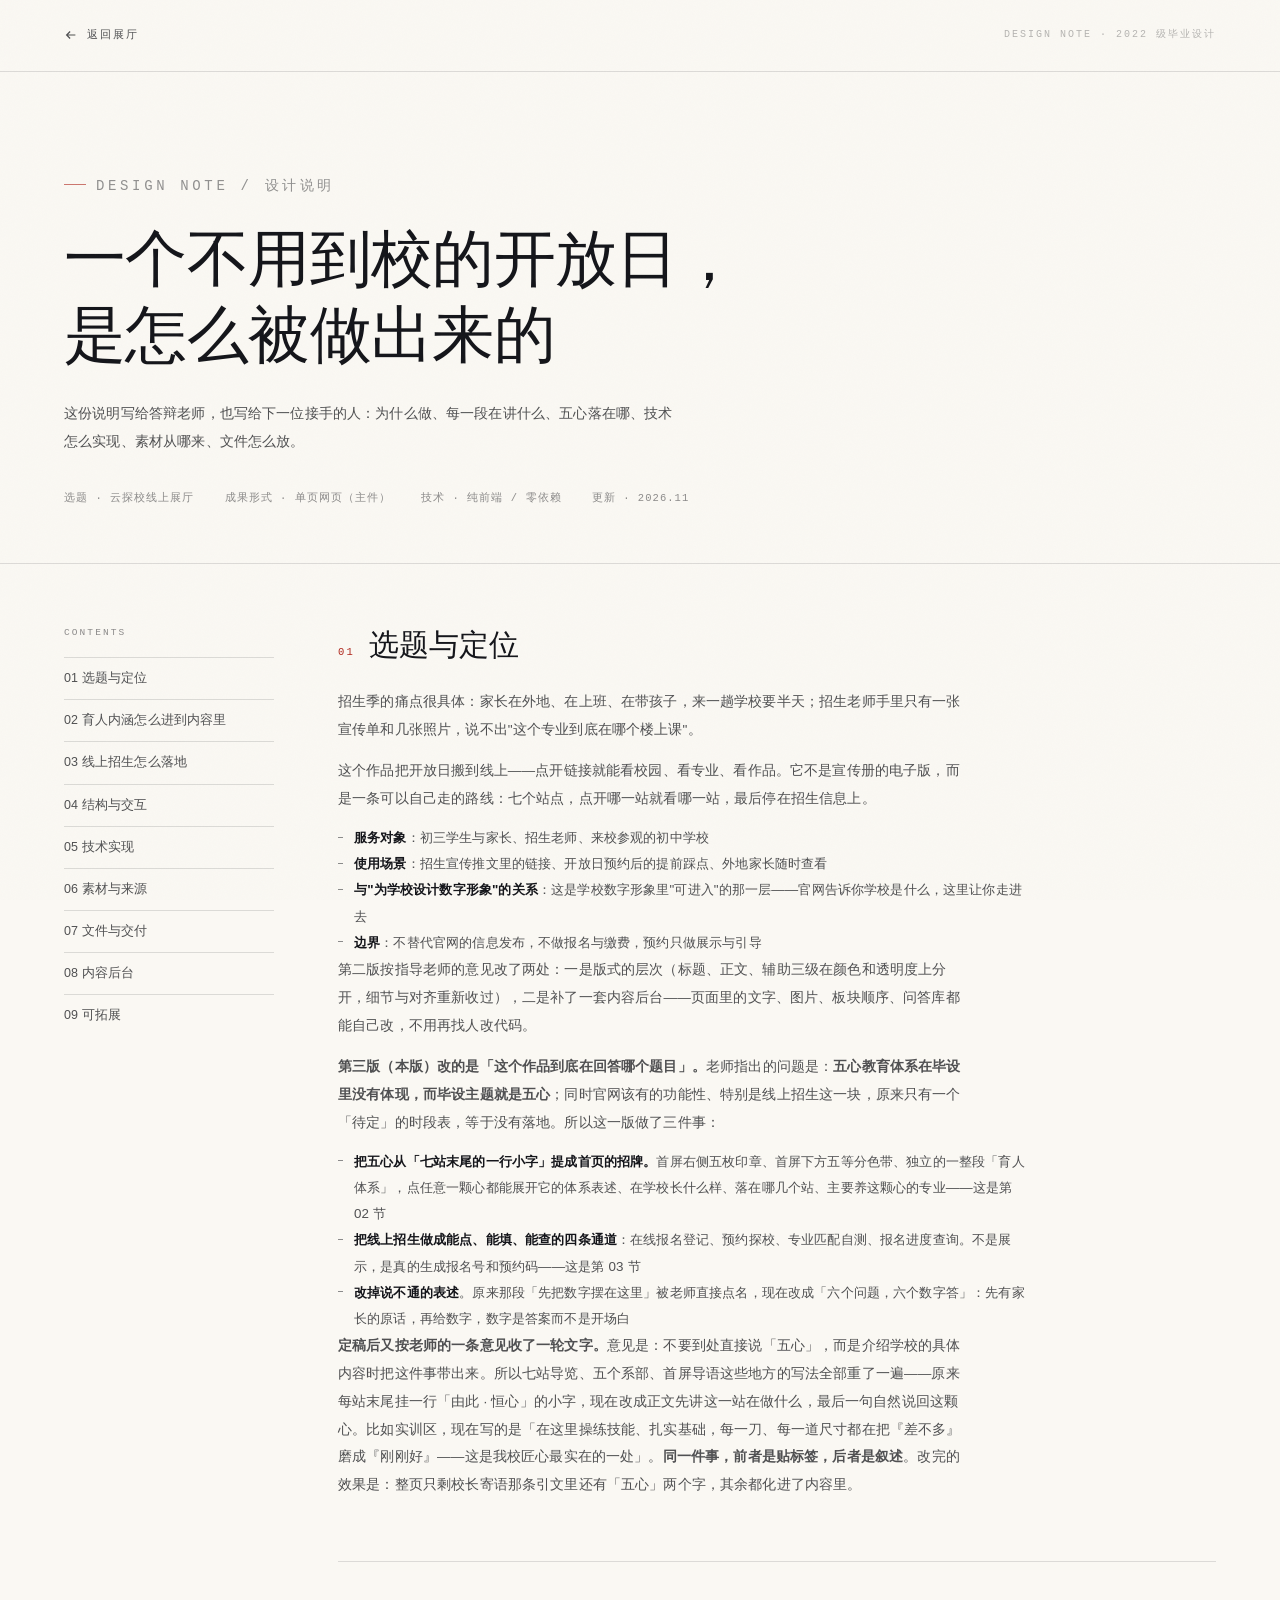
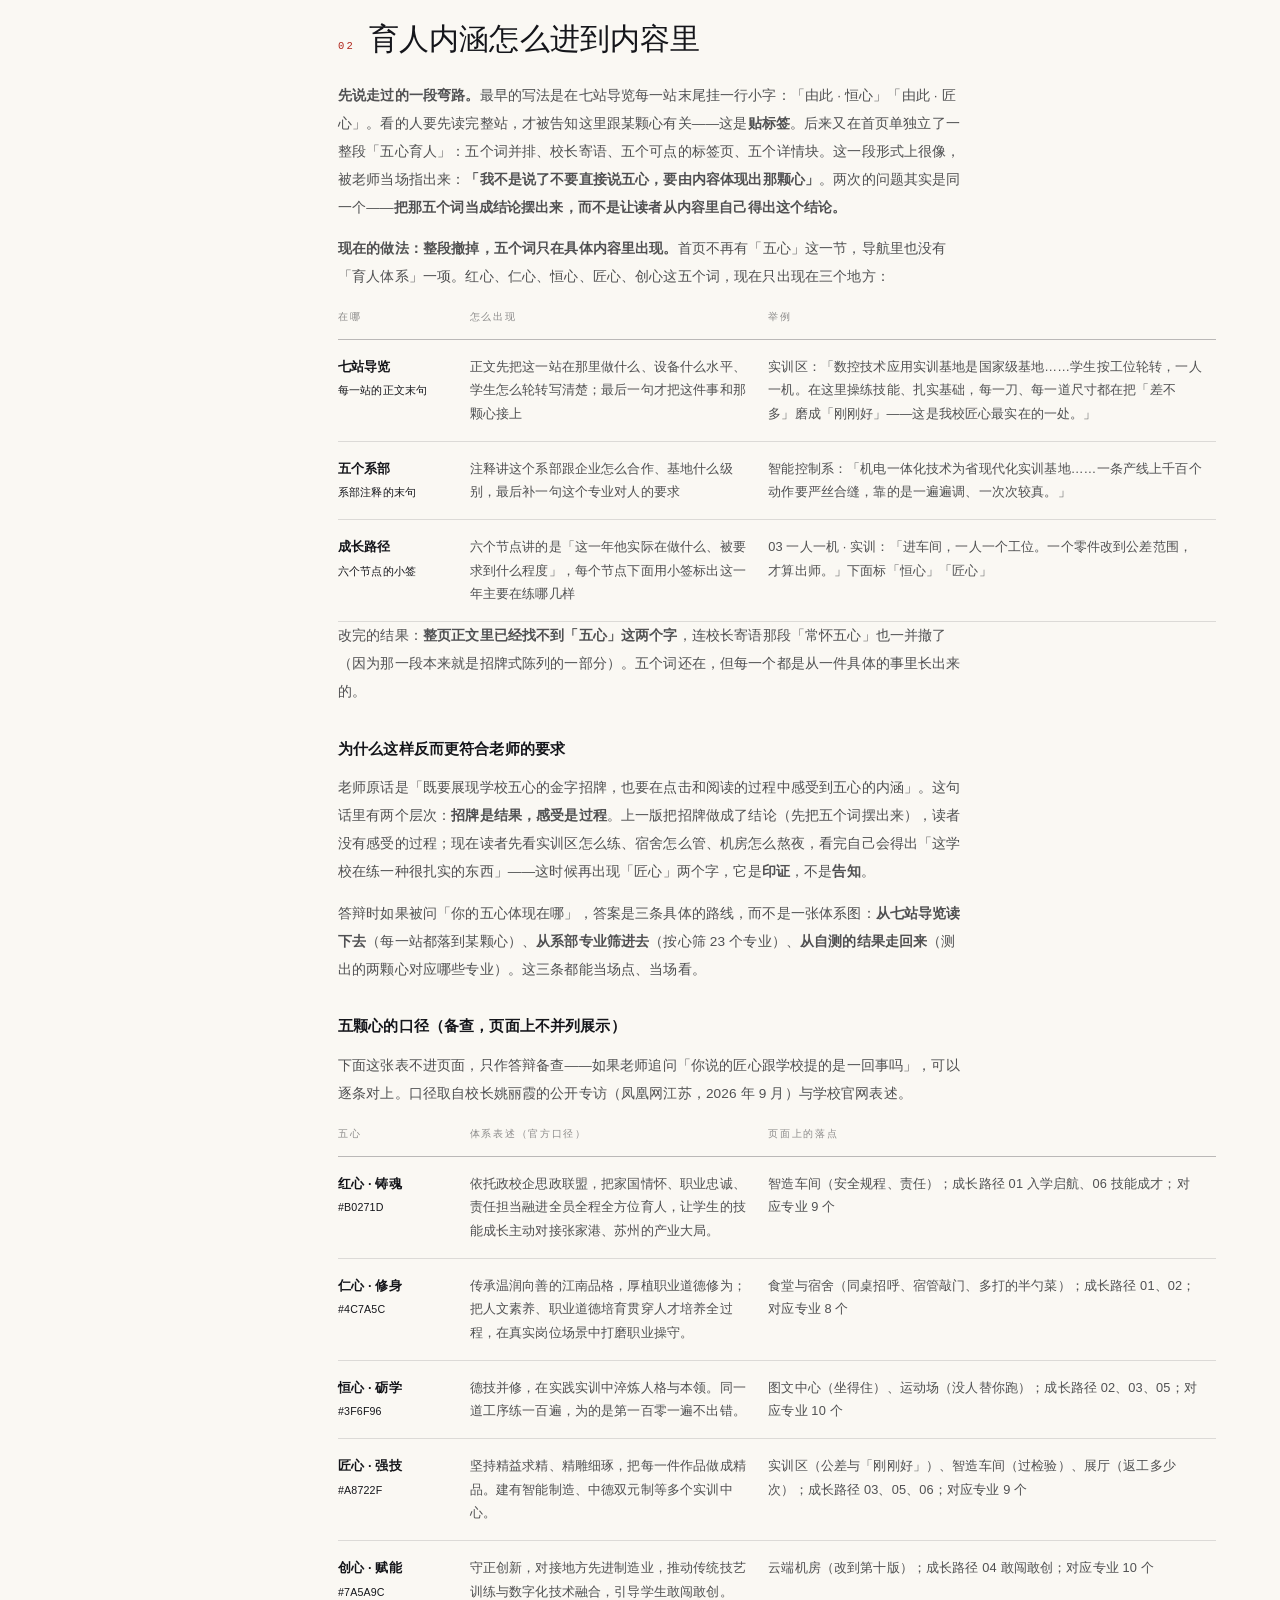
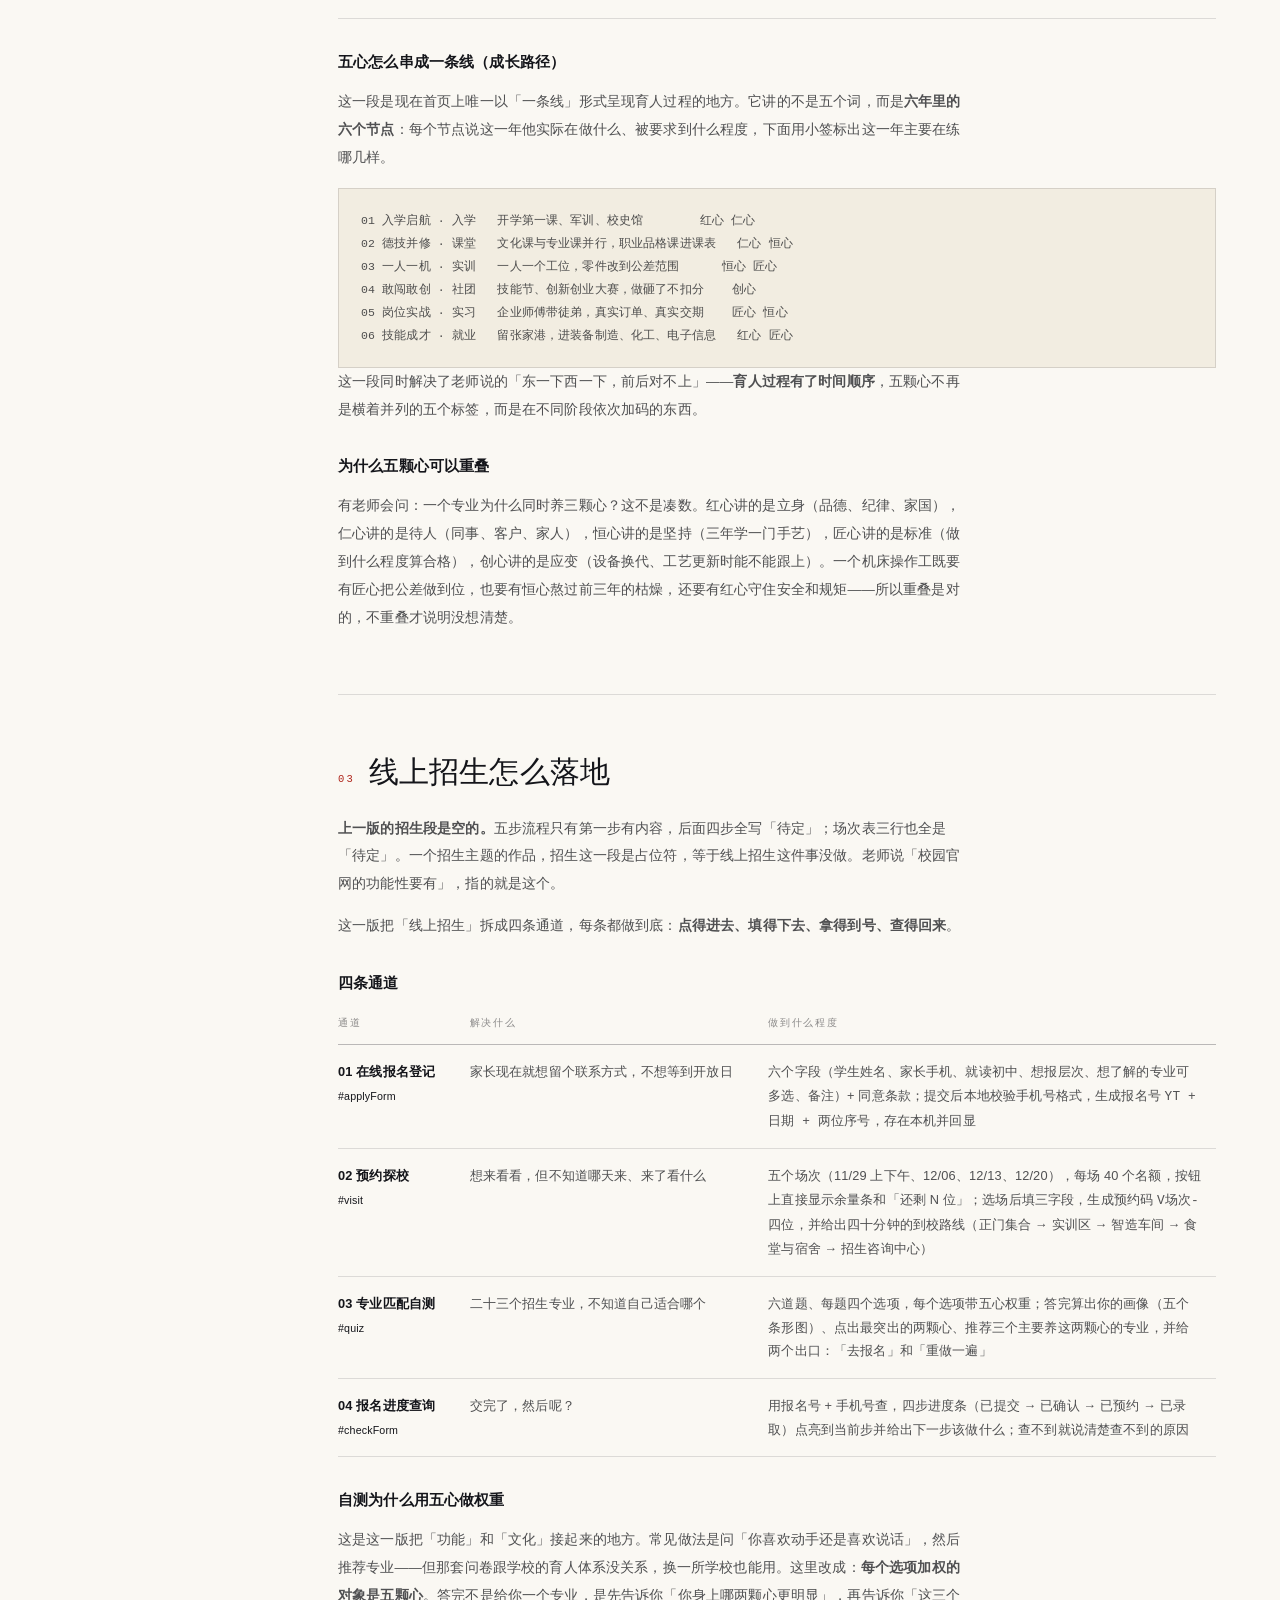
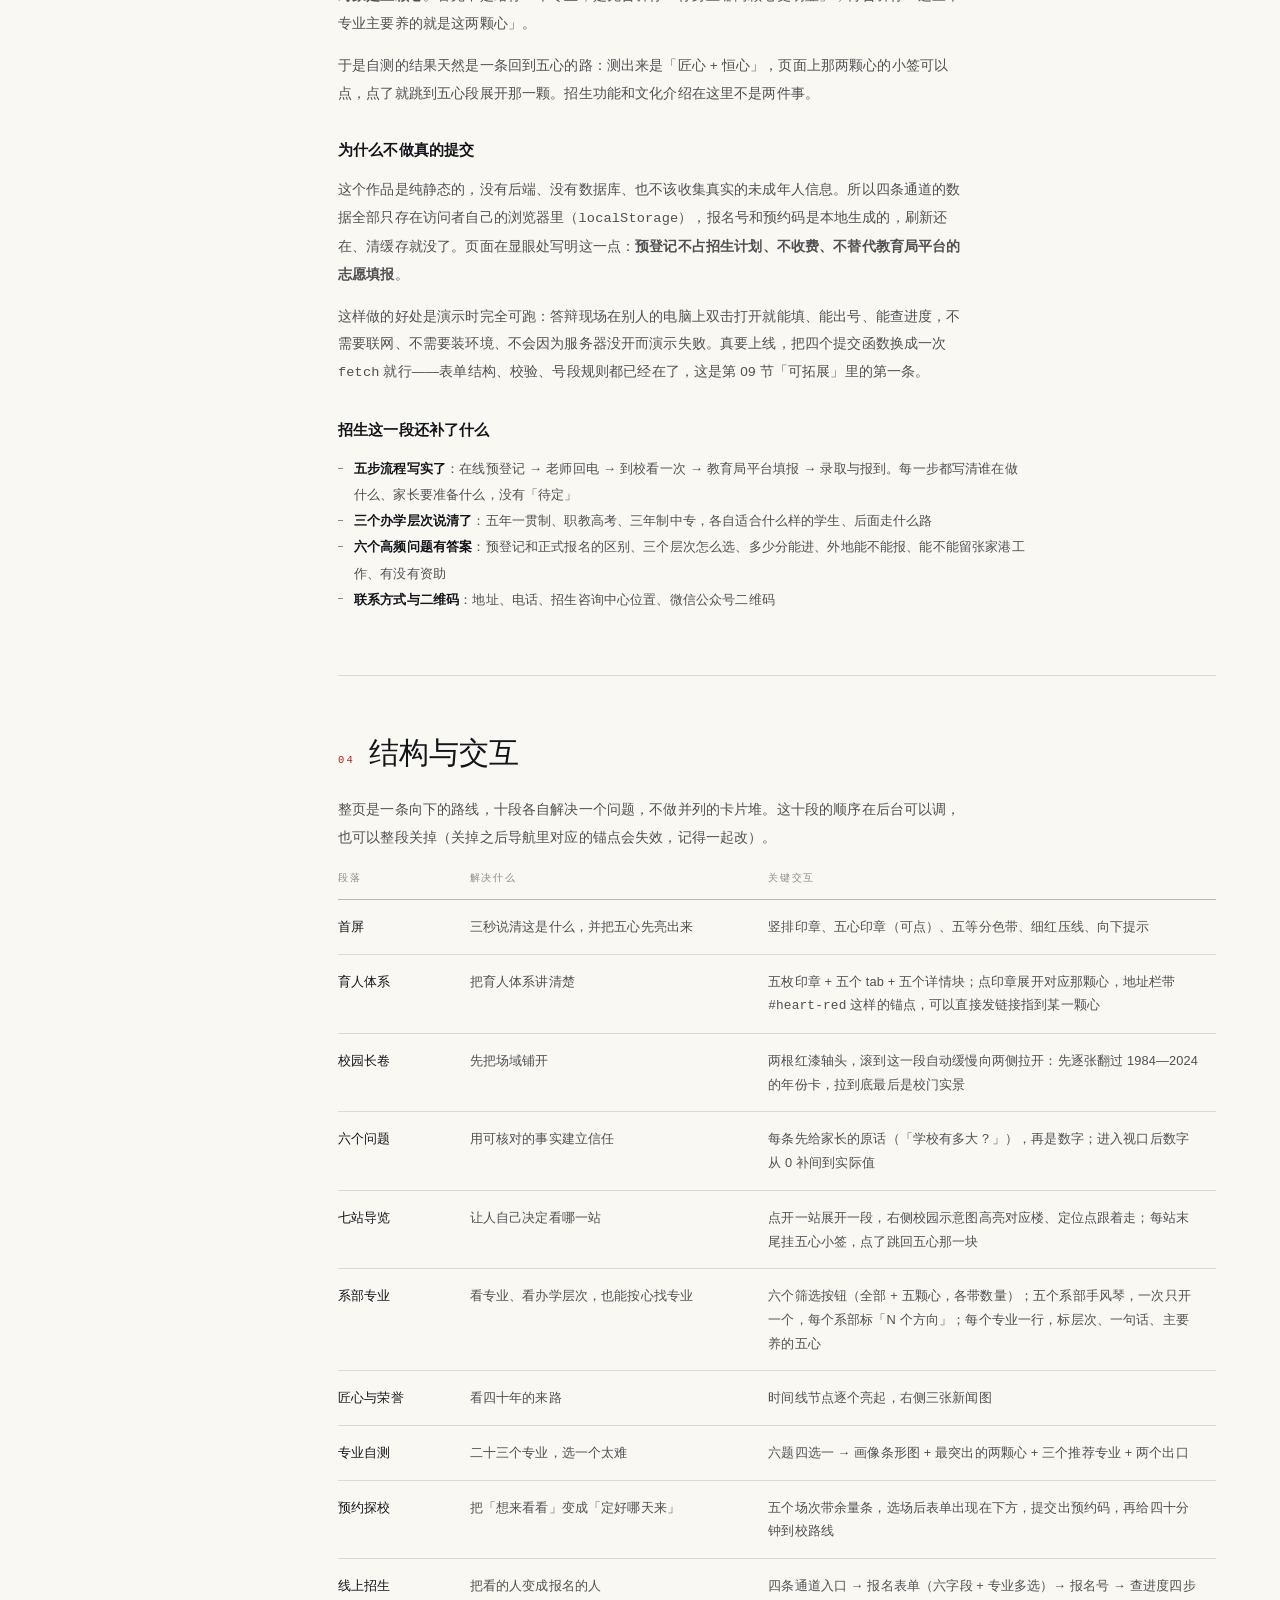
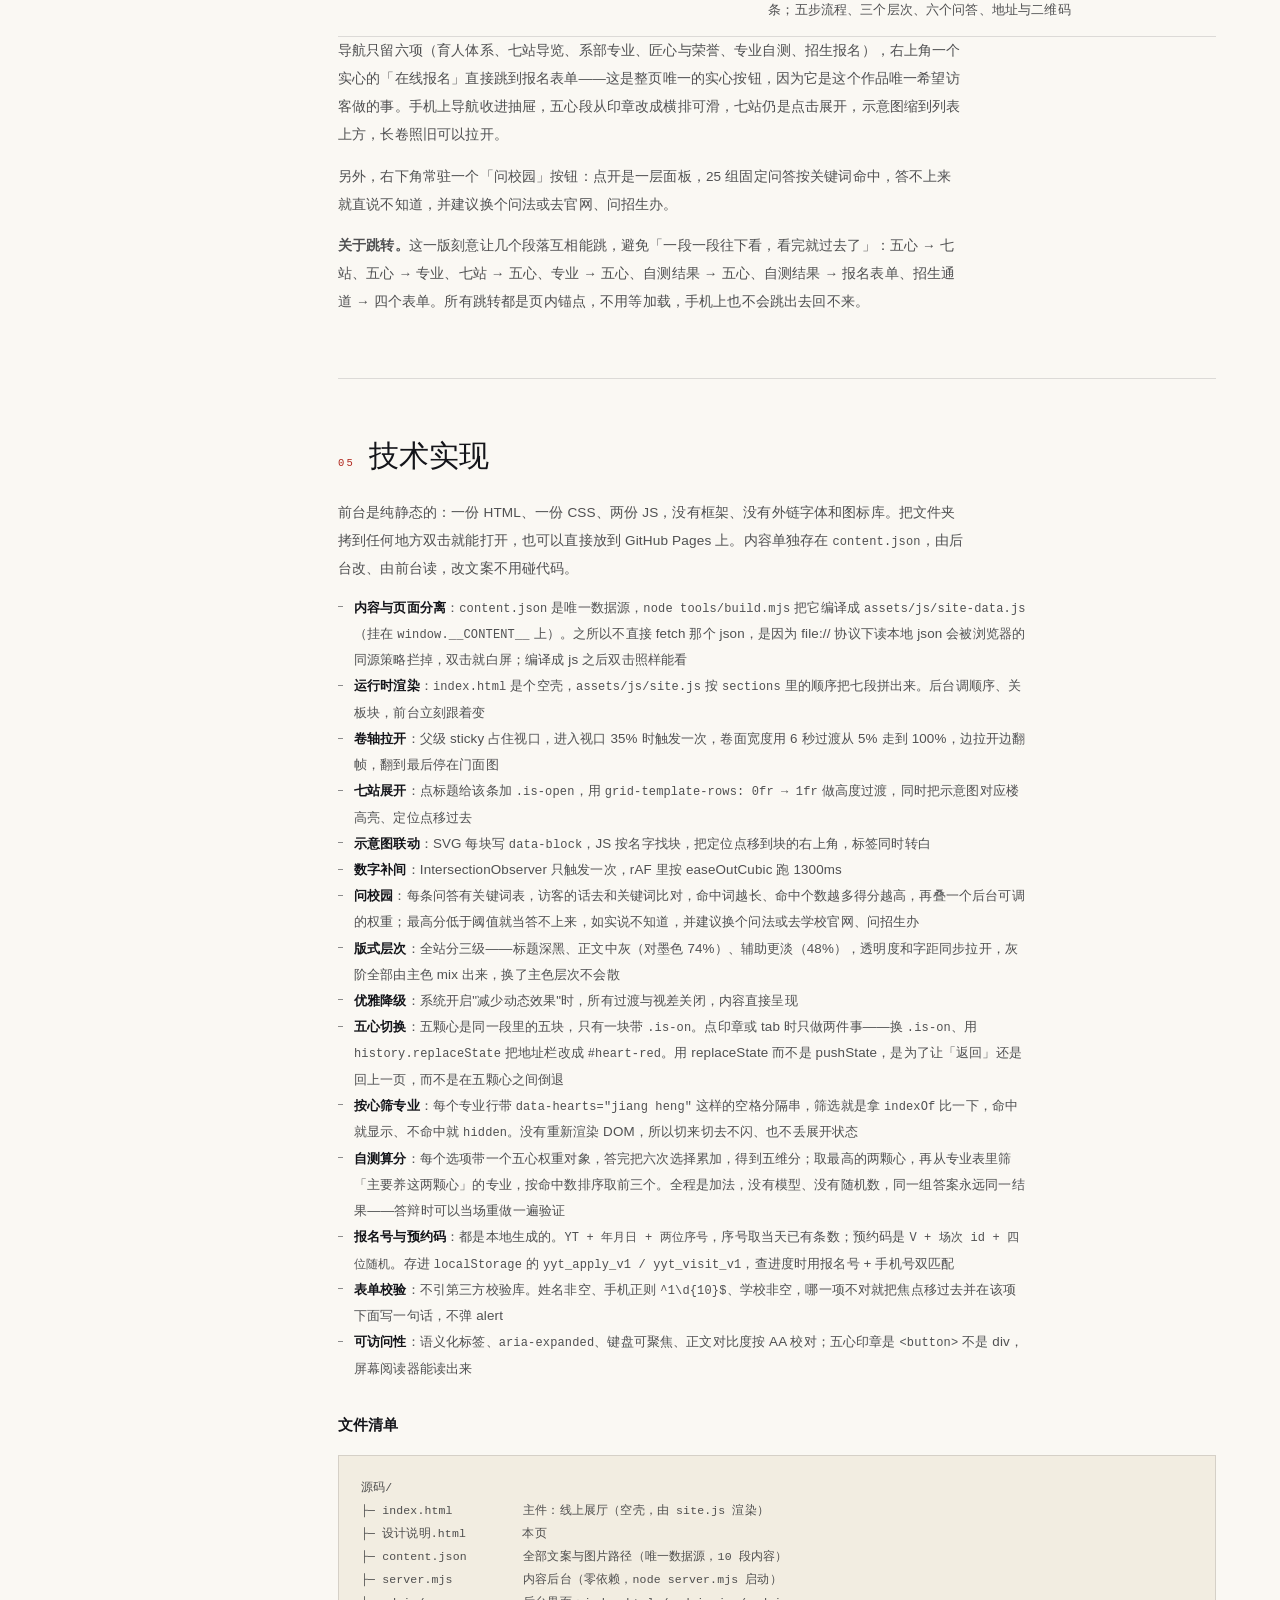
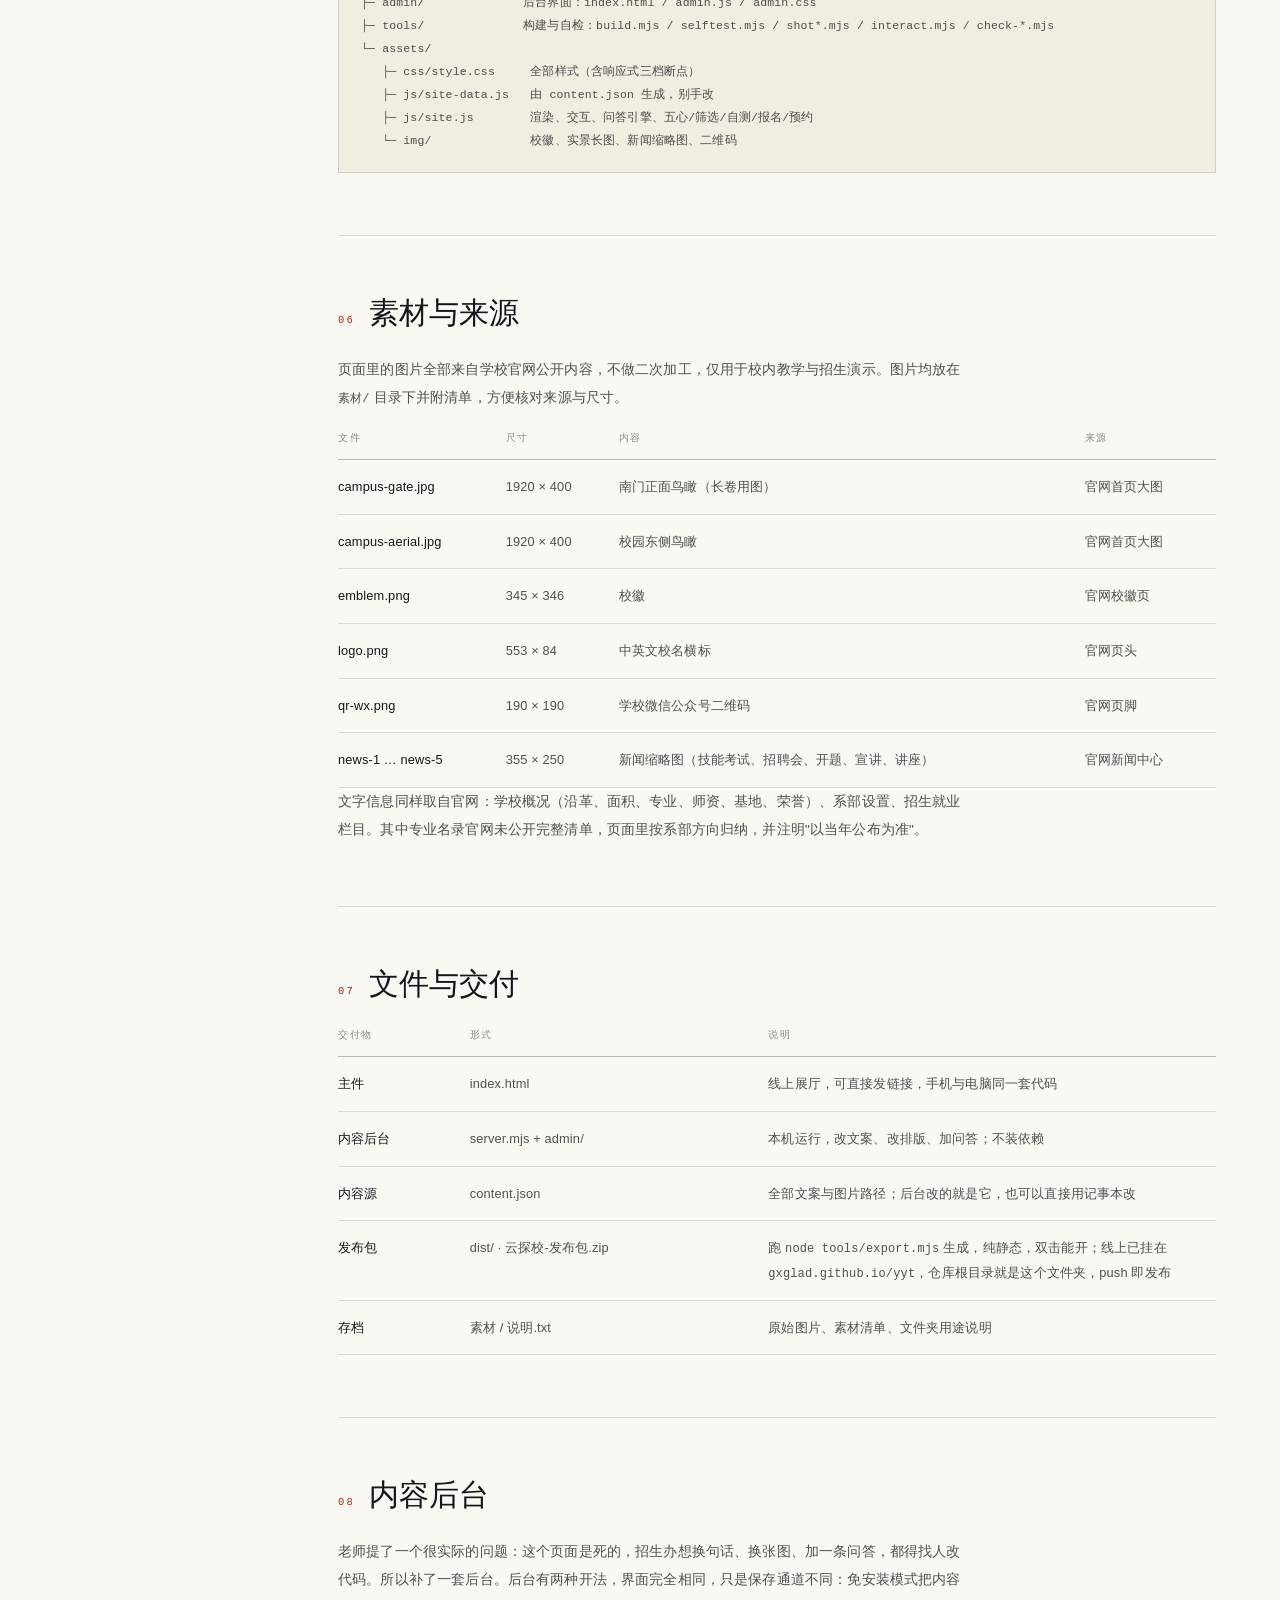
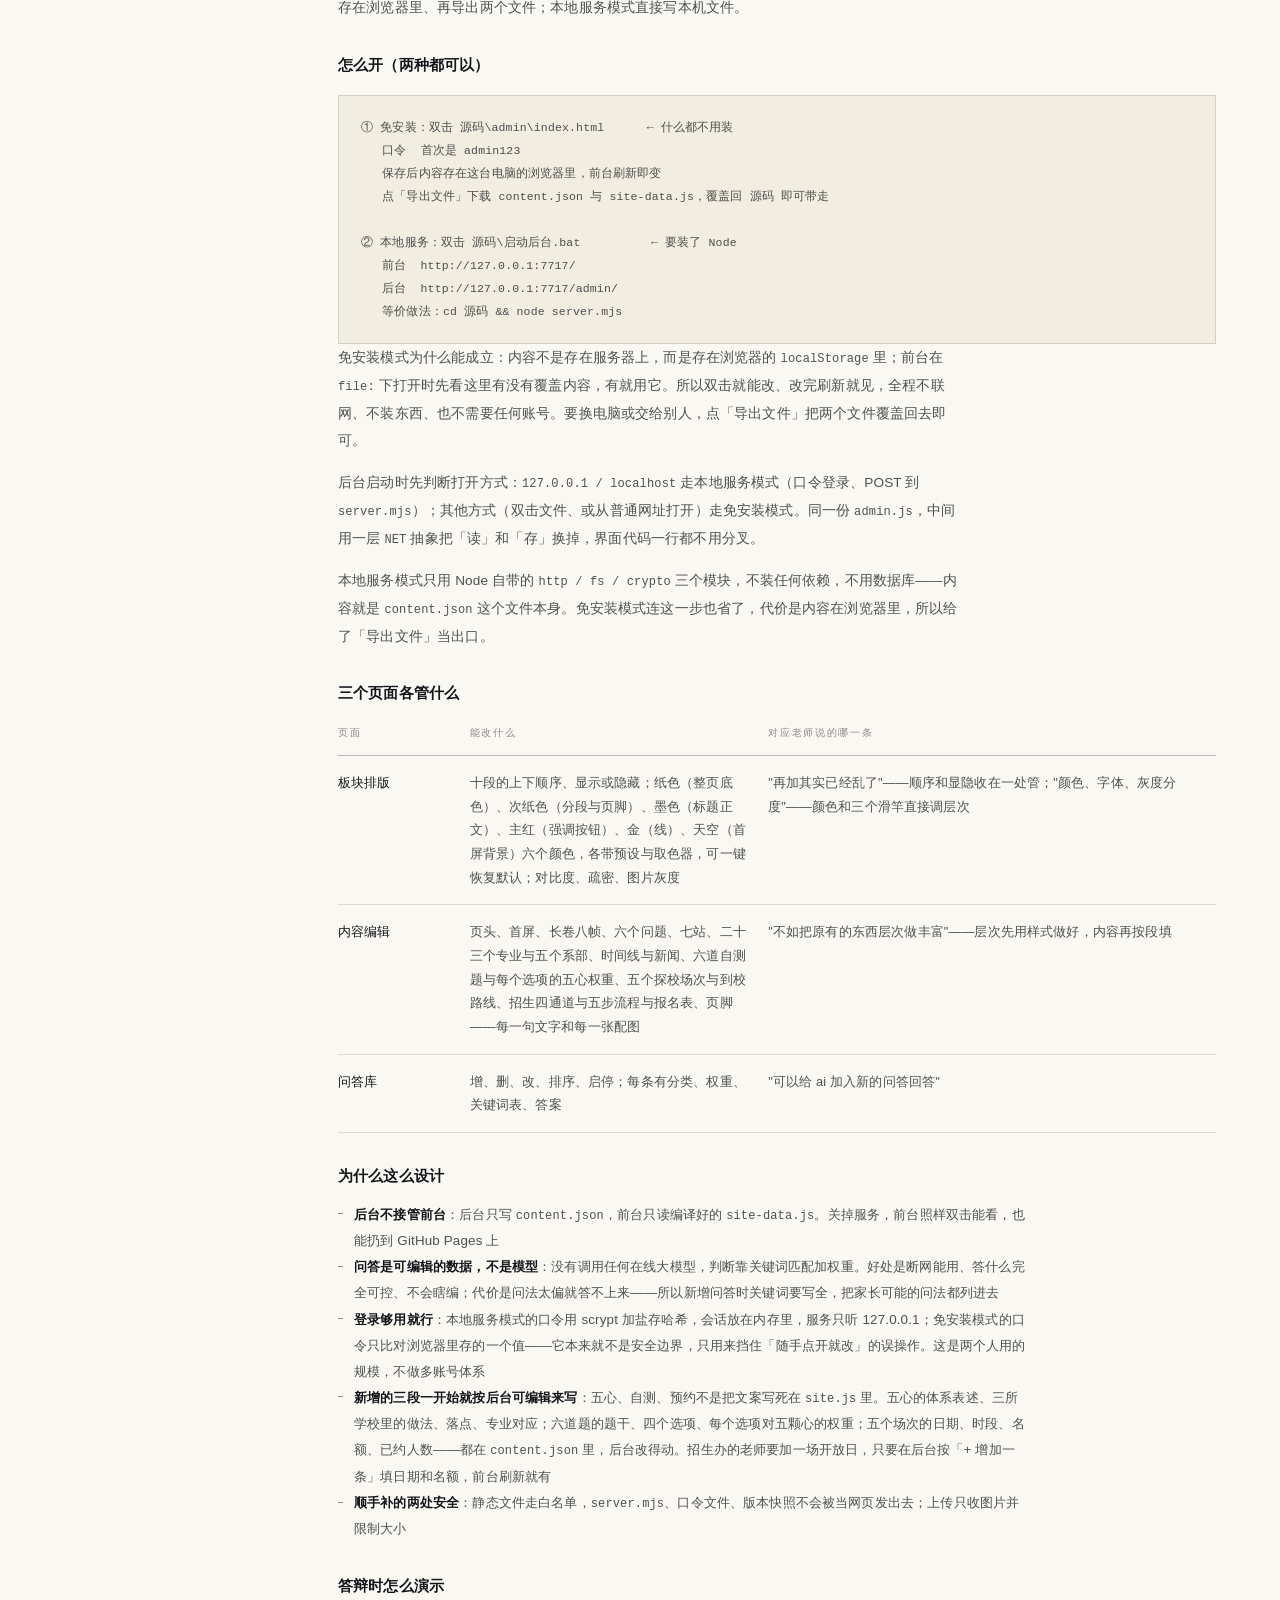
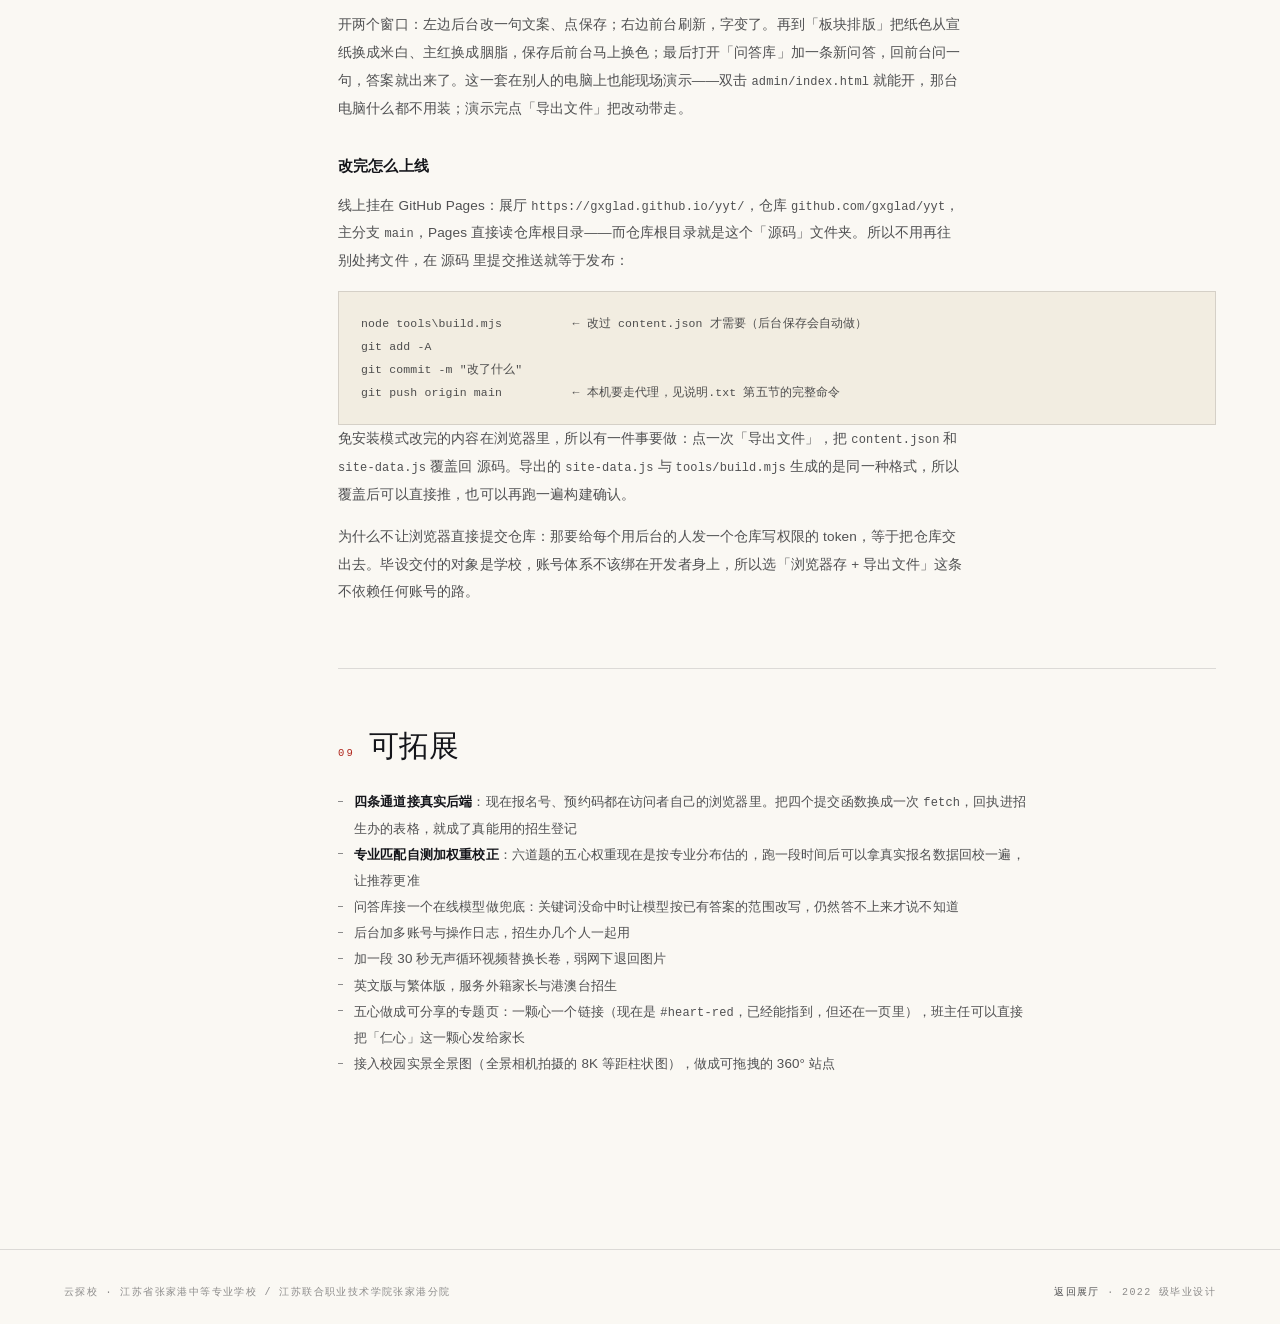
==== 设计说明.html @ 298431a3 "撤掉首页「五心」整段陈列：不再把五个词当结论摆出来，改为在七站导览、五个系部、成长路径的正文里由具体内容带出；成长路径独立成段；后台相应改为「成长路径」+「心性标注」两张卡片" ====
<!DOCTYPE html>
<html lang="zh-CN">
<head>
<meta charset="UTF-8">
<meta name="viewport" content="width=device-width, initial-scale=1, viewport-fit=cover">
<title>设计说明 · 云探校</title>
<meta name="description" content="云探校线上展厅的设计说明：选题定位、育人内涵怎么落进内容、交互与技术实现、素材来源与文件结构。">
<meta name="theme-color" content="#FAF8F3">
<link rel="icon" href="assets/img/emblem.png">
<link rel="stylesheet" href="assets/css/style.css">
</head>
<body class="doc">

<div class="doc__bar">
  <a class="doc__back" href="index.html">
    <svg viewBox="0 0 16 16" fill="none" stroke="currentColor" stroke-width="1.4"><path d="M13 8H3M7 4L3 8l4 4"/></svg>
    返回展厅
  </a>
  <span class="doc__tag">DESIGN NOTE · 2022 级毕业设计</span>
</div>

<header class="doc__hd">
  <p class="kicker">Design Note / 设计说明</p>
  <h1>一个不用到校的开放日，<br>是怎么被做出来的</h1>
  <p>这份说明写给答辩老师，也写给下一位接手的人：为什么做、每一段在讲什么、五心落在哪、技术怎么实现、素材从哪来、文件怎么放。</p>
  <div class="doc__meta">
    <span>选题 · 云探校线上展厅</span>
    <span>成果形式 · 单页网页（主件）</span>
    <span>技术 · 纯前端 / 零依赖</span>
    <span>更新 · 2026.11</span>
  </div>
</header>

<div class="doc__wrap">
  <aside class="doc__toc">
    <p>CONTENTS</p>
    <a href="#s1">01 选题与定位</a>
    <a href="#s2">02 育人内涵怎么进到内容里</a>
    <a href="#s3">03 线上招生怎么落地</a>
    <a href="#s4">04 结构与交互</a>
    <a href="#s5">05 技术实现</a>
    <a href="#s6">06 素材与来源</a>
    <a href="#s7">07 文件与交付</a>
    <a href="#s8">08 内容后台</a>
    <a href="#s9">09 可拓展</a>
  </aside>

  <div class="doc__body">

    <section class="doc__sec" id="s1">
      <h2><i>01</i>选题与定位</h2>
      <p>招生季的痛点很具体：家长在外地、在上班、在带孩子，来一趟学校要半天；招生老师手里只有一张宣传单和几张照片，说不出"这个专业到底在哪个楼上课"。</p>
      <p>这个作品把开放日搬到线上——点开链接就能看校园、看专业、看作品。它不是宣传册的电子版，而是一条可以自己走的路线：七个站点，点开哪一站就看哪一站，最后停在招生信息上。</p>
      <ul>
        <li><b>服务对象</b>：初三学生与家长、招生老师、来校参观的初中学校</li>
        <li><b>使用场景</b>：招生宣传推文里的链接、开放日预约后的提前踩点、外地家长随时查看</li>
        <li><b>与"为学校设计数字形象"的关系</b>：这是学校数字形象里"可进入"的那一层——官网告诉你学校是什么，这里让你走进去</li>
        <li><b>边界</b>：不替代官网的信息发布，不做报名与缴费，预约只做展示与引导</li>
      </ul>
      <p>第二版按指导老师的意见改了两处：一是版式的层次（标题、正文、辅助三级在颜色和透明度上分开，细节与对齐重新收过），二是补了一套内容后台——页面里的文字、图片、板块顺序、问答库都能自己改，不用再找人改代码。</p>
      <p><b>第三版（本版）改的是「这个作品到底在回答哪个题目」。</b>老师指出的问题是：<b>五心教育体系在毕设里没有体现，而毕设主题就是五心</b>；同时官网该有的功能性、特别是线上招生这一块，原来只有一个「待定」的时段表，等于没有落地。所以这一版做了三件事：</p>
      <ul>
        <li><b>把五心从「七站末尾的一行小字」提成首页的招牌。</b>首屏右侧五枚印章、首屏下方五等分色带、独立的一整段「育人体系」，点任意一颗心都能展开它的体系表述、在学校长什么样、落在哪几个站、主要养这颗心的专业——这是第 02 节</li>
        <li><b>把线上招生做成能点、能填、能查的四条通道</b>：在线报名登记、预约探校、专业匹配自测、报名进度查询。不是展示，是真的生成报名号和预约码——这是第 03 节</li>
        <li><b>改掉说不通的表述</b>。原来那段「先把数字摆在这里」被老师直接点名，现在改成「六个问题，六个数字答」：先有家长的原话，再给数字，数字是答案而不是开场白</li>
      </ul>
      <p><b>定稿后又按老师的一条意见收了一轮文字。</b>意见是：不要到处直接说「五心」，而是介绍学校的具体内容时把这件事带出来。所以七站导览、五个系部、首屏导语这些地方的写法全部重了一遍——原来每站末尾挂一行「由此 · 恒心」的小字，现在改成正文先讲这一站在做什么，最后一句自然说回这颗心。比如实训区，现在写的是「在这里操练技能、扎实基础，每一刀、每一道尺寸都在把『差不多』磨成『刚刚好』——这是我校匠心最实在的一处」。<b>同一件事，前者是贴标签，后者是叙述</b>。改完的效果是：整页只剩校长寄语那条引文里还有「五心」两个字，其余都化进了内容里。</p>
    </section>

    <section class="doc__sec" id="s2">
      <h2><i>02</i>育人内涵怎么进到内容里</h2>
      <p><b>先说走过的一段弯路。</b>最早的写法是在七站导览每一站末尾挂一行小字：「由此 · 恒心」「由此 · 匠心」。看的人要先读完整站，才被告知这里跟某颗心有关——这是<b>贴标签</b>。后来又在首页单独立了一整段「五心育人」：五个词并排、校长寄语、五个可点的标签页、五个详情块。这一段形式上很像，被老师当场指出来：<b>「我不是说了不要直接说五心，要由内容体现出那颗心」</b>。两次的问题其实是同一个——<b>把那五个词当成结论摆出来，而不是让读者从内容里自己得出这个结论。</b></p>
      <p><b>现在的做法：整段撤掉，五个词只在具体内容里出现。</b>首页不再有「五心」这一节，导航里也没有「育人体系」一项。红心、仁心、恒心、匠心、创心这五个词，现在只出现在三个地方：</p>
      <table class="doc__tb doc__tb--3">
        <thead><tr><th>在哪</th><th>怎么出现</th><th>举例</th></tr></thead>
        <tbody>
          <tr>
            <td><b>七站导览</b><br><small>每一站的正文末句</small></td>
            <td>正文先把这一站在那里做什么、设备什么水平、学生怎么轮转写清楚；最后一句才把这件事和那颗心接上</td>
            <td>实训区：「数控技术应用实训基地是国家级基地……学生按工位轮转，一人一机。在这里操练技能、扎实基础，每一刀、每一道尺寸都在把「差不多」磨成「刚刚好」——这是我校匠心最实在的一处。」</td>
          </tr>
          <tr>
            <td><b>五个系部</b><br><small>系部注释的末句</small></td>
            <td>注释讲这个系部跟企业怎么合作、基地什么级别，最后补一句这个专业对人的要求</td>
            <td>智能控制系：「机电一体化技术为省现代化实训基地……一条产线上千百个动作要严丝合缝，靠的是一遍遍调、一次次较真。」</td>
          </tr>
          <tr>
            <td><b>成长路径</b><br><small>六个节点的小签</small></td>
            <td>六个节点讲的是「这一年他实际在做什么、被要求到什么程度」，每个节点下面用小签标出这一年主要在练哪几样</td>
            <td>03 一人一机 · 实训：「进车间，一人一个工位。一个零件改到公差范围，才算出师。」下面标「恒心」「匠心」</td>
          </tr>
        </tbody>
      </table>
      <p>改完的结果：<b>整页正文里已经找不到「五心」这两个字</b>，连校长寄语那段「常怀五心」也一并撤了（因为那一段本来就是招牌式陈列的一部分）。五个词还在，但每一个都是从一件具体的事里长出来的。</p>

      <h3>为什么这样反而更符合老师的要求</h3>
      <p>老师原话是「既要展现学校五心的金字招牌，也要在点击和阅读的过程中感受到五心的内涵」。这句话里有两个层次：<b>招牌是结果，感受是过程</b>。上一版把招牌做成了结论（先把五个词摆出来），读者没有感受的过程；现在读者先看实训区怎么练、宿舍怎么管、机房怎么熬夜，看完自己会得出「这学校在练一种很扎实的东西」——这时候再出现「匠心」两个字，它是<b>印证</b>，不是<b>告知</b>。</p>
      <p>答辩时如果被问「你的五心体现在哪」，答案是三条具体的路线，而不是一张体系图：<b>从七站导览读下去</b>（每一站都落到某颗心）、<b>从系部专业筛进去</b>（按心筛 23 个专业）、<b>从自测的结果走回来</b>（测出的两颗心对应哪些专业）。这三条都能当场点、当场看。</p>

      <h3>五颗心的口径（备查，页面上不并列展示）</h3>
      <p>下面这张表不进页面，只作答辩备查——如果老师追问「你说的匠心跟学校提的是一回事吗」，可以逐条对上。口径取自校长姚丽霞的公开专访（凤凰网江苏，2026 年 9 月）与学校官网表述。</p>
      <table class="doc__tb doc__tb--3">
        <thead><tr><th>五心</th><th>体系表述（官方口径）</th><th>页面上的落点</th></tr></thead>
        <tbody>
          <tr>
            <td><b>红心 · 铸魂</b><br><small>#B0271D</small></td>
            <td>依托政校企思政联盟，把家国情怀、职业忠诚、责任担当融进全员全程全方位育人，让学生的技能成长主动对接张家港、苏州的产业大局。</td>
            <td>智造车间（安全规程、责任）；成长路径 01 入学启航、06 技能成才；对应专业 9 个</td>
          </tr>
          <tr>
            <td><b>仁心 · 修身</b><br><small>#4C7A5C</small></td>
            <td>传承温润向善的江南品格，厚植职业道德修为；把人文素养、职业道德培育贯穿人才培养全过程，在真实岗位场景中打磨职业操守。</td>
            <td>食堂与宿舍（同桌招呼、宿管敲门、多打的半勺菜）；成长路径 01、02；对应专业 8 个</td>
          </tr>
          <tr>
            <td><b>恒心 · 砺学</b><br><small>#3F6F96</small></td>
            <td>德技并修，在实践实训中淬炼人格与本领。同一道工序练一百遍，为的是第一百零一遍不出错。</td>
            <td>图文中心（坐得住）、运动场（没人替你跑）；成长路径 02、03、05；对应专业 10 个</td>
          </tr>
          <tr>
            <td><b>匠心 · 强技</b><br><small>#A8722F</small></td>
            <td>坚持精益求精、精雕细琢，把每一件作品做成精品。建有智能制造、中德双元制等多个实训中心。</td>
            <td>实训区（公差与「刚刚好」）、智造车间（过检验）、展厅（返工多少次）；成长路径 03、05、06；对应专业 9 个</td>
          </tr>
          <tr>
            <td><b>创心 · 赋能</b><br><small>#7A5A9C</small></td>
            <td>守正创新，对接地方先进制造业，推动传统技艺训练与数字化技术融合，引导学生敢闯敢创。</td>
            <td>云端机房（改到第十版）；成长路径 04 敢闯敢创；对应专业 10 个</td>
          </tr>
        </tbody>
      </table>

      <h3>五心怎么串成一条线（成长路径）</h3>
      <p>这一段是现在首页上唯一以「一条线」形式呈现育人过程的地方。它讲的不是五个词，而是<b>六年里的六个节点</b>：每个节点说这一年他实际在做什么、被要求到什么程度，下面用小签标出这一年主要在练哪几样。</p>
      <div class="doc__code">01 入学启航 · 入学   开学第一课、军训、校史馆        红心 仁心
02 德技并修 · 课堂   文化课与专业课并行，职业品格课进课表   仁心 恒心
03 一人一机 · 实训   一人一个工位，零件改到公差范围      恒心 匠心
04 敢闯敢创 · 社团   技能节、创新创业大赛，做砸了不扣分    创心
05 岗位实战 · 实习   企业师傅带徒弟，真实订单、真实交期    匠心 恒心
06 技能成才 · 就业   留张家港，进装备制造、化工、电子信息   红心 匠心</div>
      <p>这一段同时解决了老师说的「东一下西一下，前后对不上」——<b>育人过程有了时间顺序</b>，五颗心不再是横着并列的五个标签，而是在不同阶段依次加码的东西。</p>

      <h3>为什么五颗心可以重叠</h3>
      <p>有老师会问：一个专业为什么同时养三颗心？这不是凑数。红心讲的是立身（品德、纪律、家国），仁心讲的是待人（同事、客户、家人），恒心讲的是坚持（三年学一门手艺），匠心讲的是标准（做到什么程度算合格），创心讲的是应变（设备换代、工艺更新时能不能跟上）。一个机床操作工既要有匠心把公差做到位，也要有恒心熬过前三年的枯燥，还要有红心守住安全和规矩——所以重叠是对的，不重叠才说明没想清楚。</p>
    </section>

    <section class="doc__sec" id="s3">
      <h2><i>03</i>线上招生怎么落地</h2>
      <p><b>上一版的招生段是空的。</b>五步流程只有第一步有内容，后面四步全写「待定」；场次表三行也全是「待定」。一个招生主题的作品，招生这一段是占位符，等于线上招生这件事没做。老师说「校园官网的功能性要有」，指的就是这个。</p>
      <p>这一版把「线上招生」拆成四条通道，每条都做到底：<b>点得进去、填得下去、拿得到号、查得回来</b>。</p>

      <h3>四条通道</h3>
      <table class="doc__tb doc__tb--3">
        <thead><tr><th>通道</th><th>解决什么</th><th>做到什么程度</th></tr></thead>
        <tbody>
          <tr>
            <td><b>01 在线报名登记</b><br><small>#applyForm</small></td>
            <td>家长现在就想留个联系方式，不想等到开放日</td>
            <td>六个字段（学生姓名、家长手机、就读初中、想报层次、想了解的专业可多选、备注）+ 同意条款；提交后本地校验手机号格式，生成报名号 <code>YT + 日期 + 两位序号</code>，存在本机并回显</td>
          </tr>
          <tr>
            <td><b>02 预约探校</b><br><small>#visit</small></td>
            <td>想来看看，但不知道哪天来、来了看什么</td>
            <td>五个场次（11/29 上下午、12/06、12/13、12/20），每场 40 个名额，按钮上直接显示余量条和「还剩 N 位」；选场后填三字段，生成预约码 <code>V场次-四位</code>，并给出四十分钟的到校路线（正门集合 → 实训区 → 智造车间 → 食堂与宿舍 → 招生咨询中心）</td>
          </tr>
          <tr>
            <td><b>03 专业匹配自测</b><br><small>#quiz</small></td>
            <td>二十三个招生专业，不知道自己适合哪个</td>
            <td>六道题、每题四个选项，每个选项带五心权重；答完算出你的画像（五个条形图）、点出最突出的两颗心、推荐三个主要养这两颗心的专业，并给两个出口：「去报名」和「重做一遍」</td>
          </tr>
          <tr>
            <td><b>04 报名进度查询</b><br><small>#checkForm</small></td>
            <td>交完了，然后呢？</td>
            <td>用报名号 + 手机号查，四步进度条（已提交 → 已确认 → 已预约 → 已录取）点亮到当前步并给出下一步该做什么；查不到就说清楚查不到的原因</td>
          </tr>
        </tbody>
      </table>

      <h3>自测为什么用五心做权重</h3>
      <p>这是这一版把「功能」和「文化」接起来的地方。常见做法是问「你喜欢动手还是喜欢说话」，然后推荐专业——但那套问卷跟学校的育人体系没关系，换一所学校也能用。这里改成：<b>每个选项加权的对象是五颗心</b>。答完不是给你一个专业，是先告诉你「你身上哪两颗心更明显」，再告诉你「这三个专业主要养的就是这两颗心」。</p>
      <p>于是自测的结果天然是一条回到五心的路：测出来是「匠心 + 恒心」，页面上那两颗心的小签可以点，点了就跳到五心段展开那一颗。招生功能和文化介绍在这里不是两件事。</p>

      <h3>为什么不做真的提交</h3>
      <p>这个作品是纯静态的，没有后端、没有数据库、也不该收集真实的未成年人信息。所以四条通道的数据全部只存在访问者自己的浏览器里（<code>localStorage</code>），报名号和预约码是本地生成的，刷新还在、清缓存就没了。页面在显眼处写明这一点：<b>预登记不占招生计划、不收费、不替代教育局平台的志愿填报</b>。</p>
      <p>这样做的好处是演示时完全可跑：答辩现场在别人的电脑上双击打开就能填、能出号、能查进度，不需要联网、不需要装环境、不会因为服务器没开而演示失败。真要上线，把四个提交函数换成一次 <code>fetch</code> 就行——表单结构、校验、号段规则都已经在了，这是第 09 节「可拓展」里的第一条。</p>

      <h3>招生这一段还补了什么</h3>
      <ul>
        <li><b>五步流程写实了</b>：在线预登记 → 老师回电 → 到校看一次 → 教育局平台填报 → 录取与报到。每一步都写清谁在做什么、家长要准备什么，没有「待定」</li>
        <li><b>三个办学层次说清了</b>：五年一贯制、职教高考、三年制中专，各自适合什么样的学生、后面走什么路</li>
        <li><b>六个高频问题有答案</b>：预登记和正式报名的区别、三个层次怎么选、多少分能进、外地能不能报、能不能留张家港工作、有没有资助</li>
        <li><b>联系方式与二维码</b>：地址、电话、招生咨询中心位置、微信公众号二维码</li>
      </ul>
    </section>

    <section class="doc__sec" id="s4">
      <h2><i>04</i>结构与交互</h2>
      <p>整页是一条向下的路线，十段各自解决一个问题，不做并列的卡片堆。这十段的顺序在后台可以调，也可以整段关掉（关掉之后导航里对应的锚点会失效，记得一起改）。</p>
      <table class="doc__tb doc__tb--3">
        <thead>
          <tr><th>段落</th><th>解决什么</th><th>关键交互</th></tr>
        </thead>
        <tbody>
          <tr><td>首屏</td><td>三秒说清这是什么，并把五心先亮出来</td><td>竖排印章、五心印章（可点）、五等分色带、细红压线、向下提示</td></tr>
          <tr><td>育人体系</td><td>把育人体系讲清楚</td><td>五枚印章 + 五个 tab + 五个详情块；点印章展开对应那颗心，地址栏带 <code>#heart-red</code> 这样的锚点，可以直接发链接指到某一颗心</td></tr>
          <tr><td>校园长卷</td><td>先把场域铺开</td><td>两根红漆轴头，滚到这一段自动缓慢向两侧拉开：先逐张翻过 1984—2024 的年份卡，拉到底最后是校门实景</td></tr>
          <tr><td>六个问题</td><td>用可核对的事实建立信任</td><td>每条先给家长的原话（「学校有多大？」），再是数字；进入视口后数字从 0 补间到实际值</td></tr>
          <tr><td>七站导览</td><td>让人自己决定看哪一站</td><td>点开一站展开一段，右侧校园示意图高亮对应楼、定位点跟着走；每站末尾挂五心小签，点了跳回五心那一块</td></tr>
          <tr><td>系部专业</td><td>看专业、看办学层次，也能按心找专业</td><td>六个筛选按钮（全部 + 五颗心，各带数量）；五个系部手风琴，一次只开一个，每个系部标「N 个方向」；每个专业一行，标层次、一句话、主要养的五心</td></tr>
          <tr><td>匠心与荣誉</td><td>看四十年的来路</td><td>时间线节点逐个亮起，右侧三张新闻图</td></tr>
          <tr><td>专业自测</td><td>二十三个专业，选一个太难</td><td>六题四选一 → 画像条形图 + 最突出的两颗心 + 三个推荐专业 + 两个出口</td></tr>
          <tr><td>预约探校</td><td>把「想来看看」变成「定好哪天来」</td><td>五个场次带余量条，选场后表单出现在下方，提交出预约码，再给四十分钟到校路线</td></tr>
          <tr><td>线上招生</td><td>把看的人变成报名的人</td><td>四条通道入口 → 报名表单（六字段 + 专业多选）→ 报名号 → 查进度四步条；五步流程、三个层次、六个问答、地址与二维码</td></tr>
        </tbody>
      </table>
      <p>导航只留六项（育人体系、七站导览、系部专业、匠心与荣誉、专业自测、招生报名），右上角一个实心的「在线报名」直接跳到报名表单——这是整页唯一的实心按钮，因为它是这个作品唯一希望访客做的事。手机上导航收进抽屉，五心段从印章改成横排可滑，七站仍是点击展开，示意图缩到列表上方，长卷照旧可以拉开。</p>
      <p>另外，右下角常驻一个「问校园」按钮：点开是一层面板，25 组固定问答按关键词命中，答不上来就直说不知道，并建议换个问法或去官网、问招生办。</p>
      <p><b>关于跳转。</b>这一版刻意让几个段落互相能跳，避免「一段一段往下看，看完就过去了」：五心 → 七站、五心 → 专业、七站 → 五心、专业 → 五心、自测结果 → 五心、自测结果 → 报名表单、招生通道 → 四个表单。所有跳转都是页内锚点，不用等加载，手机上也不会跳出去回不来。</p>
    </section>

    <section class="doc__sec" id="s5">
      <h2><i>05</i>技术实现</h2>
      <p>前台是纯静态的：一份 HTML、一份 CSS、两份 JS，没有框架、没有外链字体和图标库。把文件夹拷到任何地方双击就能打开，也可以直接放到 GitHub Pages 上。内容单独存在 <span style="font-family:var(--mono);font-size:12px">content.json</span>，由后台改、由前台读，改文案不用碰代码。</p>
      <ul>
        <li><b>内容与页面分离</b>：<span style="font-family:var(--mono);font-size:12px">content.json</span> 是唯一数据源，<span style="font-family:var(--mono);font-size:12px">node tools/build.mjs</span> 把它编译成 <span style="font-family:var(--mono);font-size:12px">assets/js/site-data.js</span>（挂在 <span style="font-family:var(--mono);font-size:12px">window.__CONTENT__</span> 上）。之所以不直接 fetch 那个 json，是因为 file:// 协议下读本地 json 会被浏览器的同源策略拦掉，双击就白屏；编译成 js 之后双击照样能看</li>
        <li><b>运行时渲染</b>：<span style="font-family:var(--mono);font-size:12px">index.html</span> 是个空壳，<span style="font-family:var(--mono);font-size:12px">assets/js/site.js</span> 按 <span style="font-family:var(--mono);font-size:12px">sections</span> 里的顺序把七段拼出来。后台调顺序、关板块，前台立刻跟着变</li>
        <li><b>卷轴拉开</b>：父级 sticky 占住视口，进入视口 35% 时触发一次，卷面宽度用 6 秒过渡从 5% 走到 100%，边拉开边翻帧，翻到最后停在门面图</li>
        <li><b>七站展开</b>：点标题给该条加 <span style="font-family:var(--mono);font-size:12px">.is-open</span>，用 <span style="font-family:var(--mono);font-size:12px">grid-template-rows: 0fr → 1fr</span> 做高度过渡，同时把示意图对应楼高亮、定位点移过去</li>
        <li><b>示意图联动</b>：SVG 每块写 <span style="font-family:var(--mono);font-size:12px">data-block</span>，JS 按名字找块，把定位点移到块的右上角，标签同时转白</li>
        <li><b>数字补间</b>：IntersectionObserver 只触发一次，rAF 里按 easeOutCubic 跑 1300ms</li>
        <li><b>问校园</b>：每条问答有关键词表，访客的话去和关键词比对，命中词越长、命中个数越多得分越高，再叠一个后台可调的权重；最高分低于阈值就当答不上来，如实说不知道，并建议换个问法或去学校官网、问招生办</li>
        <li><b>版式层次</b>：全站分三级——标题深黑、正文中灰（对墨色 74%）、辅助更淡（48%），透明度和字距同步拉开，灰阶全部由主色 mix 出来，换了主色层次不会散</li>
        <li><b>优雅降级</b>：系统开启"减少动态效果"时，所有过渡与视差关闭，内容直接呈现</li>
        <li><b>五心切换</b>：五颗心是同一段里的五块，只有一块带 <span style="font-family:var(--mono);font-size:12px">.is-on</span>。点印章或 tab 时只做两件事——换 <span style="font-family:var(--mono);font-size:12px">.is-on</span>、用 <span style="font-family:var(--mono);font-size:12px">history.replaceState</span> 把地址栏改成 <span style="font-family:var(--mono);font-size:12px">#heart-red</span>。用 replaceState 而不是 pushState，是为了让「返回」还是回上一页，而不是在五颗心之间倒退</li>
        <li><b>按心筛专业</b>：每个专业行带 <span style="font-family:var(--mono);font-size:12px">data-hearts="jiang heng"</span> 这样的空格分隔串，筛选就是拿 <span style="font-family:var(--mono);font-size:12px">indexOf</span> 比一下，命中就显示、不命中就 <span style="font-family:var(--mono);font-size:12px">hidden</span>。没有重新渲染 DOM，所以切来切去不闪、也不丢展开状态</li>
        <li><b>自测算分</b>：每个选项带一个五心权重对象，答完把六次选择累加，得到五维分；取最高的两颗心，再从专业表里筛「主要养这两颗心」的专业，按命中数排序取前三个。全程是加法，没有模型、没有随机数，同一组答案永远同一结果——答辩时可以当场重做一遍验证</li>
        <li><b>报名号与预约码</b>：都是本地生成的。<span style="font-family:var(--mono);font-size:12px">YT + 年月日 + 两位序号</span>，序号取当天已有条数；预约码是 <span style="font-family:var(--mono);font-size:12px">V + 场次 id + 四位随机</span>。存进 <span style="font-family:var(--mono);font-size:12px">localStorage</span> 的 <span style="font-family:var(--mono);font-size:12px">yyt_apply_v1 / yyt_visit_v1</span>，查进度时用报名号 + 手机号双匹配</li>
        <li><b>表单校验</b>：不引第三方校验库。姓名非空、手机正则 <span style="font-family:var(--mono);font-size:12px">^1\d{10}$</span>、学校非空，哪一项不对就把焦点移过去并在该项下面写一句话，不弹 alert</li>
        <li><b>可访问性</b>：语义化标签、<span style="font-family:var(--mono);font-size:12px">aria-expanded</span>、键盘可聚焦、正文对比度按 AA 校对；五心印章是 <span style="font-family:var(--mono);font-size:12px">&lt;button&gt;</span> 不是 div，屏幕阅读器能读出来</li>
      </ul>
      <h3>文件清单</h3>
      <div class="doc__code">源码/
├─ index.html          主件：线上展厅（空壳，由 site.js 渲染）
├─ 设计说明.html        本页
├─ content.json        全部文案与图片路径（唯一数据源，10 段内容）
├─ server.mjs          内容后台（零依赖，node server.mjs 启动）
├─ admin/              后台界面：index.html / admin.js / admin.css
├─ tools/              构建与自检：build.mjs / selftest.mjs / shot*.mjs / interact.mjs / check-*.mjs
└─ assets/
   ├─ css/style.css     全部样式（含响应式三档断点）
   ├─ js/site-data.js   由 content.json 生成，别手改
   ├─ js/site.js        渲染、交互、问答引擎、五心/筛选/自测/报名/预约
   └─ img/              校徽、实景长图、新闻缩略图、二维码</div>
    </section>

    <section class="doc__sec" id="s6">
      <h2><i>06</i>素材与来源</h2>
      <p>页面里的图片全部来自学校官网公开内容，不做二次加工，仅用于校内教学与招生演示。图片均放在 <span style="font-family:var(--mono);font-size:12px">素材/</span> 目录下并附清单，方便核对来源与尺寸。</p>
      <table class="doc__tb">
        <thead>
          <tr><th>文件</th><th>尺寸</th><th>内容</th><th>来源</th></tr>
        </thead>
        <tbody>
          <tr><td>campus-gate.jpg</td><td>1920 × 400</td><td>南门正面鸟瞰（长卷用图）</td><td>官网首页大图</td></tr>
          <tr><td>campus-aerial.jpg</td><td>1920 × 400</td><td>校园东侧鸟瞰</td><td>官网首页大图</td></tr>
          <tr><td>emblem.png</td><td>345 × 346</td><td>校徽</td><td>官网校徽页</td></tr>
          <tr><td>logo.png</td><td>553 × 84</td><td>中英文校名横标</td><td>官网页头</td></tr>
          <tr><td>qr-wx.png</td><td>190 × 190</td><td>学校微信公众号二维码</td><td>官网页脚</td></tr>
          <tr><td>news-1 … news-5</td><td>355 × 250</td><td>新闻缩略图（技能考试、招聘会、开题、宣讲、讲座）</td><td>官网新闻中心</td></tr>
        </tbody>
      </table>
      <p>文字信息同样取自官网：学校概况（沿革、面积、专业、师资、基地、荣誉）、系部设置、招生就业栏目。其中专业名录官网未公开完整清单，页面里按系部方向归纳，并注明"以当年公布为准"。</p>
    </section>

    <section class="doc__sec" id="s7">
      <h2><i>07</i>文件与交付</h2>
      <table class="doc__tb doc__tb--3">
        <thead>
          <tr><th>交付物</th><th>形式</th><th>说明</th></tr>
        </thead>
        <tbody>
          <tr><td>主件</td><td>index.html</td><td>线上展厅，可直接发链接，手机与电脑同一套代码</td></tr>
          <tr><td>内容后台</td><td>server.mjs + admin/</td><td>本机运行，改文案、改排版、加问答；不装依赖</td></tr>
          <tr><td>内容源</td><td>content.json</td><td>全部文案与图片路径；后台改的就是它，也可以直接用记事本改</td></tr>
          <tr><td>发布包</td><td>dist/ · 云探校-发布包.zip</td><td>跑 <span style="font-family:var(--mono);font-size:12px">node tools/export.mjs</span> 生成，纯静态，双击能开；线上已挂在 <span style="font-family:var(--mono);font-size:12px">gxglad.github.io/yyt</span>，仓库根目录就是这个文件夹，push 即发布</td></tr>
          <tr><td>存档</td><td>素材 / 说明.txt</td><td>原始图片、素材清单、文件夹用途说明</td></tr>
        </tbody>
      </table>
    </section>

    <section class="doc__sec" id="s8">
      <h2><i>08</i>内容后台</h2>
      <p>老师提了一个很实际的问题：这个页面是死的，招生办想换句话、换张图、加一条问答，都得找人改代码。所以补了一套后台。后台有两种开法，界面完全相同，只是保存通道不同：免安装模式把内容存在浏览器里、再导出两个文件；本地服务模式直接写本机文件。</p>
      <h3>怎么开（两种都可以）</h3>
      <div class="doc__code">① 免安装：双击 源码\admin\index.html      ← 什么都不用装
   口令  首次是 admin123
   保存后内容存在这台电脑的浏览器里，前台刷新即变
   点「导出文件」下载 content.json 与 site-data.js，覆盖回 源码 即可带走

② 本地服务：双击 源码\启动后台.bat          ← 要装了 Node
   前台  http://127.0.0.1:7717/
   后台  http://127.0.0.1:7717/admin/
   等价做法：cd 源码 && node server.mjs</div>
      <p>免安装模式为什么能成立：内容不是存在服务器上，而是存在浏览器的 <span style="font-family:var(--mono);font-size:12px">localStorage</span> 里；前台在 <span style="font-family:var(--mono);font-size:12px">file:</span> 下打开时先看这里有没有覆盖内容，有就用它。所以双击就能改、改完刷新就见，全程不联网、不装东西、也不需要任何账号。要换电脑或交给别人，点「导出文件」把两个文件覆盖回去即可。</p>
      <p>后台启动时先判断打开方式：<span style="font-family:var(--mono);font-size:12px">127.0.0.1 / localhost</span> 走本地服务模式（口令登录、POST 到 <span style="font-family:var(--mono);font-size:12px">server.mjs</span>）；其他方式（双击文件、或从普通网址打开）走免安装模式。同一份 <span style="font-family:var(--mono);font-size:12px">admin.js</span>，中间用一层 <span style="font-family:var(--mono);font-size:12px">NET</span> 抽象把「读」和「存」换掉，界面代码一行都不用分叉。</p>
      <p>本地服务模式只用 Node 自带的 <span style="font-family:var(--mono);font-size:12px">http / fs / crypto</span> 三个模块，不装任何依赖，不用数据库——内容就是 <span style="font-family:var(--mono);font-size:12px">content.json</span> 这个文件本身。免安装模式连这一步也省了，代价是内容在浏览器里，所以给了「导出文件」当出口。</p>
      <h3>三个页面各管什么</h3>
      <table class="doc__tb doc__tb--3">
        <thead>
          <tr><th>页面</th><th>能改什么</th><th>对应老师说的哪一条</th></tr>
        </thead>
        <tbody>
          <tr><td>板块排版</td><td>十段的上下顺序、显示或隐藏；纸色（整页底色）、次纸色（分段与页脚）、墨色（标题正文）、主红（强调按钮）、金（线）、天空（首屏背景）六个颜色，各带预设与取色器，可一键恢复默认；对比度、疏密、图片灰度</td><td>"再加其实已经乱了"——顺序和显隐收在一处管；"颜色、字体、灰度分度"——颜色和三个滑竿直接调层次</td></tr>
          <tr><td>内容编辑</td><td>页头、首屏、长卷八帧、六个问题、七站、二十三个专业与五个系部、时间线与新闻、六道自测题与每个选项的五心权重、五个探校场次与到校路线、招生四通道与五步流程与报名表、页脚——每一句文字和每一张配图</td><td>"不如把原有的东西层次做丰富"——层次先用样式做好，内容再按段填</td></tr>
          <tr><td>问答库</td><td>增、删、改、排序、启停；每条有分类、权重、关键词表、答案</td><td>"可以给 ai 加入新的问答回答"</td></tr>
        </tbody>
      </table>
      <h3>为什么这么设计</h3>
      <ul>
        <li><b>后台不接管前台</b>：后台只写 <span style="font-family:var(--mono);font-size:12px">content.json</span>，前台只读编译好的 <span style="font-family:var(--mono);font-size:12px">site-data.js</span>。关掉服务，前台照样双击能看，也能扔到 GitHub Pages 上</li>
        <li><b>问答是可编辑的数据，不是模型</b>：没有调用任何在线大模型，判断靠关键词匹配加权重。好处是断网能用、答什么完全可控、不会瞎编；代价是问法太偏就答不上来——所以新增问答时关键词要写全，把家长可能的问法都列进去</li>
        <li><b>登录够用就行</b>：本地服务模式的口令用 scrypt 加盐存哈希，会话放在内存里，服务只听 127.0.0.1；免安装模式的口令只比对浏览器里存的一个值——它本来就不是安全边界，只用来挡住「随手点开就改」的误操作。这是两个人用的规模，不做多账号体系</li>
        <li><b>新增的三段一开始就按后台可编辑来写</b>：五心、自测、预约不是把文案写死在 <span style="font-family:var(--mono);font-size:12px">site.js</span> 里。五心的体系表述、三所学校里的做法、落点、专业对应；六道题的题干、四个选项、每个选项对五颗心的权重；五个场次的日期、时段、名额、已约人数——都在 <span style="font-family:var(--mono);font-size:12px">content.json</span> 里，后台改得动。招生办的老师要加一场开放日，只要在后台按「+ 增加一条」填日期和名额，前台刷新就有</li>
        <li><b>顺手补的两处安全</b>：静态文件走白名单，<span style="font-family:var(--mono);font-size:12px">server.mjs</span>、口令文件、版本快照不会被当网页发出去；上传只收图片并限制大小</li>
      </ul>
      <h3>答辩时怎么演示</h3>
      <p>开两个窗口：左边后台改一句文案、点保存；右边前台刷新，字变了。再到「板块排版」把纸色从宣纸换成米白、主红换成胭脂，保存后前台马上换色；最后打开「问答库」加一条新问答，回前台问一句，答案就出来了。这一套在别人的电脑上也能现场演示——双击 <span style="font-family:var(--mono);font-size:12px">admin/index.html</span> 就能开，那台电脑什么都不用装；演示完点「导出文件」把改动带走。</p>
      <h3>改完怎么上线</h3>
      <p>线上挂在 GitHub Pages：展厅 <span style="font-family:var(--mono);font-size:12px">https://gxglad.github.io/yyt/</span>，仓库 <span style="font-family:var(--mono);font-size:12px">github.com/gxglad/yyt</span>，主分支 <span style="font-family:var(--mono);font-size:12px">main</span>，Pages 直接读仓库根目录——而仓库根目录就是这个「源码」文件夹。所以不用再往别处拷文件，在 源码 里提交推送就等于发布：</p>
      <div class="doc__code">node tools\build.mjs          ← 改过 content.json 才需要（后台保存会自动做）
git add -A
git commit -m "改了什么"
git push origin main          ← 本机要走代理，见说明.txt 第五节的完整命令</div>
      <p>免安装模式改完的内容在浏览器里，所以有一件事要做：点一次「导出文件」，把 <span style="font-family:var(--mono);font-size:12px">content.json</span> 和 <span style="font-family:var(--mono);font-size:12px">site-data.js</span> 覆盖回 源码。导出的 <span style="font-family:var(--mono);font-size:12px">site-data.js</span> 与 <span style="font-family:var(--mono);font-size:12px">tools/build.mjs</span> 生成的是同一种格式，所以覆盖后可以直接推，也可以再跑一遍构建确认。</p>
      <p>为什么不让浏览器直接提交仓库：那要给每个用后台的人发一个仓库写权限的 token，等于把仓库交出去。毕设交付的对象是学校，账号体系不该绑在开发者身上，所以选「浏览器存 + 导出文件」这条不依赖任何账号的路。</p>
    </section>

    <section class="doc__sec" id="s9">
      <h2><i>09</i>可拓展</h2>
      <ul>
        <li><b>四条通道接真实后端</b>：现在报名号、预约码都在访问者自己的浏览器里。把四个提交函数换成一次 <span style="font-family:var(--mono);font-size:12px">fetch</span>，回执进招生办的表格，就成了真能用的招生登记</li>
        <li><b>专业匹配自测加权重校正</b>：六道题的五心权重现在是按专业分布估的，跑一段时间后可以拿真实报名数据回校一遍，让推荐更准</li>
        <li>问答库接一个在线模型做兜底：关键词没命中时让模型按已有答案的范围改写，仍然答不上来才说不知道</li>
        <li>后台加多账号与操作日志，招生办几个人一起用</li>
        <li>加一段 30 秒无声循环视频替换长卷，弱网下退回图片</li>
        <li>英文版与繁体版，服务外籍家长与港澳台招生</li>
        <li>五心做成可分享的专题页：一颗心一个链接（现在是 <span style="font-family:var(--mono);font-size:12px">#heart-red</span>，已经能指到，但还在一页里），班主任可以直接把「仁心」这一颗心发给家长</li>
        <li>接入校园实景全景图（全景相机拍摄的 8K 等距柱状图），做成可拖拽的 360° 站点</li>
      </ul>
    </section>

  </div>
</div>

<footer class="doc__ft">
  <span>云探校 · 江苏省张家港中等专业学校 / 江苏联合职业技术学院张家港分院</span>
  <span><a href="index.html">返回展厅</a> · 2022 级毕业设计</span>
</footer>

</body>
</html>
---- assets/css/style.css ----
:root{
  --paper:      #FAF8F3;
  --paper-2:    #F2EDE1;
  --paper-3:    #E9E2D1;
  --ink:        #14151A;
  --ink-2:      #4C4D55;
  --ink-3:      #8A8B92;
  --line:       rgba(20,21,26,.14);
  --line-2:     rgba(20,21,26,.30);
  --red:        #B0271D;
  --red-2:      #8E1A12;
  --gold:       #B08A4E;
  --sky:        #BBD7EC;

  /* 由主色派生的可调背景（后台换色时跟着走） */
  --paper-soft: color-mix(in srgb, var(--paper) 66%, transparent);
  --paper-veil: color-mix(in srgb, var(--paper) 88%, transparent);
  --paper-solid: color-mix(in srgb, var(--paper) 97%, transparent);
  --band:       color-mix(in srgb, var(--paper-2) 62%, transparent);

  --serif: "Noto Serif SC","Source Han Serif SC","Songti SC","STSong","SimSun",serif;
  --sans: -apple-system,BlinkMacSystemFont,"PingFang SC","Hiragino Sans GB","Microsoft YaHei",sans-serif;
  --mono: "SF Mono","JetBrains Mono","Roboto Mono",ui-monospace,Menlo,Consolas,monospace;

  --pad: clamp(20px, 5vw, 88px);
  --nav-h: 72px;
  --max: 1320px;

  /* 层次系统：老师说的"标题和正文要分颜色、透明度"
     L1 标题 / L2 正文 / L3 辅助 —— 三档在字号、字重、颜色、透明度上都拉开 */
  --t1-size: clamp(32px, 4.6vw, 62px);
  --t1-weight: 500;
  --t1-ink: var(--ink);
  --t1-track: -.018em;

  --t2-size: 14.5px;
  --t2-weight: 400;
  --t2-ink: var(--ink-2);
  --t2-track: .012em;

  --t3-size: 11.5px;
  --t3-weight: 400;
  --t3-ink: var(--ink-3);
  --t3-track: .06em;

  /* 灰度与透明度分度（老师提的"灰度分度"） */
  --a1: 1;      /* 主信息不透明 */
  --a2: .82;    /* 次信息 */
  --a3: .62;    /* 辅助信息 */

  /* 后台可调 */
  --contrast: 1;
  --density: 1;
  --img-gray: .12;
}

*,*::before,*::after{ box-sizing:border-box; }
html{ -webkit-text-size-adjust:100%; scroll-behavior:smooth; background:var(--paper); }
body{
  margin:0;
  background:transparent;
  color:var(--ink);
  font-family:var(--sans);
  font-size:15px;
  line-height:1.85;
  letter-spacing:.01em;
  -webkit-font-smoothing:antialiased;
  text-rendering:optimizeLegibility;
  overflow-x:hidden;
}

.sky{
  position:fixed; inset:0;
  z-index:-1;
  pointer-events:none;
  overflow:hidden;
  background:
    linear-gradient(180deg,
      var(--sky) 0%,
      color-mix(in srgb, var(--sky) 76%, #fff) 22%,
      color-mix(in srgb, var(--sky) 46%, #fff) 48%,
      color-mix(in srgb, var(--paper) 72%, var(--sky)) 74%,
      var(--paper) 100%);
}
.sky::after{
  content:"";
  position:absolute; left:0; right:0; bottom:0; height:30%;
  background:linear-gradient(180deg, color-mix(in srgb, var(--paper) 0%, transparent) 0%, color-mix(in srgb, var(--paper) 90%, transparent) 82%);
}
.sky__c{
  position:absolute;
  display:block;
  width:58vw; height:24vw;
  margin-left:-29vw;
  background-repeat:no-repeat;
  background-size:100% 100%;
  background-image:url("data:image/svg+xml,%3Csvg xmlns='http://www.w3.org/2000/svg' viewBox='0 0 320 130'%3E%3Cg fill='%23ffffff'%3E%3Cellipse cx='78' cy='86' rx='62' ry='32'/%3E%3Cellipse cx='148' cy='64' rx='62' ry='44'/%3E%3Cellipse cx='222' cy='82' rx='58' ry='32'/%3E%3Cellipse cx='156' cy='98' rx='104' ry='24'/%3E%3C/g%3E%3C/svg%3E");
  filter:blur(7px);
  will-change:transform;
  animation:skyDrift linear infinite;
}
.sky__c--1{ top:4vh;  animation-duration:150s; animation-delay:-10s;  opacity:.92; --s:1.15; }
.sky__c--2{ top:16vh; animation-duration:210s; animation-delay:-80s;  opacity:.8;  --s:.85; }
.sky__c--3{ top:30vh; animation-duration:190s; animation-delay:-140s; opacity:.7;  --s:1.3; }
.sky__c--4{ top:-3vh; animation-duration:260s; animation-delay:-200s; opacity:.66; --s:.7; }
.sky__c--5{ top:40vh; animation-duration:230s; animation-delay:-45s;  opacity:.55; --s:1.6; }
@keyframes skyDrift{
  from{ transform:translateX(-32vw) scale(var(--s,1)); }
  to  { transform:translateX(132vw) scale(var(--s,1)); }
}
body::after{  content:"";
  position:fixed; inset:0;
  pointer-events:none;
  z-index:9999;
  opacity:.022;
  background-image:url("data:image/svg+xml,%3Csvg xmlns='http://www.w3.org/2000/svg' width='180' height='180'%3E%3Cfilter id='n'%3E%3CfeTurbulence type='fractalNoise' baseFrequency='.78' numOctaves='3'/%3E%3C/filter%3E%3Crect width='180' height='180' filter='url(%23n)'/%3E%3C/svg%3E");
}
img{ max-width:100%; display:block; }
a{ color:inherit; text-decoration:none; }
p{ margin:0; }
h1,h2,h3,h4,h5{ margin:0; font-weight:500; }
ul,ol,dl,dd{ margin:0; padding:0; list-style:none; }
button{ font:inherit; color:inherit; background:none; border:0; padding:0; cursor:pointer; }
::selection{ background:var(--red); color:#fff; }

.wrap{ width:100%; max-width:var(--max); margin-inline:auto; padding-inline:var(--pad); }

.kicker{
  font-family:var(--mono);
  font-size:10.5px;
  letter-spacing:.26em;
  text-transform:uppercase;
  color:var(--ink-3);
}
.kicker::before{
  content:"";
  display:inline-block;
  width:22px; height:1px;
  background:var(--red);
  vertical-align:middle;
  margin-right:10px;
  transform:translateY(-2px);
}

.btn{
  display:inline-flex; align-items:center; gap:10px;
  height:46px; padding:0 22px;
  font-size:13px; letter-spacing:.06em;
  border:1px solid var(--ink);
  transition:.35s ease;
  white-space:nowrap;
}
.btn svg{ width:14px; height:14px; flex:none; }
.btn--solid{ background:var(--ink); color:var(--paper); }
.btn--solid:hover{ background:var(--red); border-color:var(--red); }
.btn--ghost{ color:var(--ink); }
.btn--ghost:hover{ background:var(--ink); color:var(--paper); }

.nav{
  position:fixed; inset:0 0 auto 0; z-index:120;
  height:var(--nav-h);
  display:flex; align-items:center;
  transition:background .4s ease, border-color .4s ease, backdrop-filter .4s;
  border-bottom:1px solid transparent;
}
.nav.is-stuck{
  background:var(--paper-veil);
  backdrop-filter:blur(14px) saturate(140%);
  -webkit-backdrop-filter:blur(14px) saturate(140%);
  border-bottom-color:var(--line);
}
.nav__inner{
  width:100%; max-width:var(--max); margin-inline:auto;
  padding-inline:var(--pad);
  display:flex; align-items:center; gap:clamp(16px,3vw,44px);
}
.brand{ display:flex; align-items:center; gap:11px; flex:none; }
.brand img{ width:26px; height:26px; object-fit:contain; }
.brand__txt{ display:flex; flex-direction:column; line-height:1.2; }
.brand__cn{ font-family:var(--serif); font-size:15px; letter-spacing:.16em; }
.brand__en{
  font-family:var(--mono); font-size:8.5px;
  letter-spacing:.2em; text-transform:uppercase; color:var(--ink-3);
  margin-top:3px;
}
.nav__links{ display:flex; align-items:center; gap:clamp(14px,2.2vw,30px); margin-left:auto; }
.nav__links a{
  font-size:12.5px; color:var(--ink-2);
  position:relative; padding:4px 0;
  white-space:nowrap;
}
.nav__links a::after{
  content:""; position:absolute; left:0; bottom:0;
  width:100%; height:1px; background:var(--ink);
  transform:scaleX(0); transform-origin:left;
  transition:transform .45s cubic-bezier(.22,.61,.36,1);
}
.nav__links a:hover{ color:var(--ink); }
.nav__links a:hover::after{ transform:scaleX(1); }
.nav__cta{
  display:inline-flex; align-items:center; gap:8px;
  font-size:12.5px; letter-spacing:.04em;
  border:1px solid var(--line-2);
  padding:9px 16px; flex:none; white-space:nowrap;
  transition:.35s ease;
}
.nav__cta svg{ width:14px; height:14px; flex:none; }
.nav__cta:hover{ border-color:var(--ink); background:var(--ink); color:var(--paper); }
.nav__burger{ display:none; margin-left:auto; }

.drawer{
  position:fixed; inset:0; z-index:200;
  background:var(--paper-solid);
  backdrop-filter:blur(6px);
  padding:24px var(--pad);
  display:flex; flex-direction:column;
  transform:translateY(-100%);
  transition:transform .55s cubic-bezier(.22,.61,.36,1);
}
.drawer.is-open{ transform:none; }
.drawer__hd{
  display:flex; align-items:center; justify-content:space-between;
  font-family:var(--mono); font-size:11px; letter-spacing:.24em;
  color:var(--ink-3); padding-bottom:20px; border-bottom:1px solid var(--line);
}
.drawer__hd svg{ width:20px; height:20px; }
.drawer__nav{ display:flex; flex-direction:column; margin-top:26px; }
.drawer__nav a{
  font-family:var(--serif); font-size:26px; letter-spacing:.06em;
  padding:17px 0; border-bottom:1px solid var(--line);
  display:flex; align-items:center; justify-content:space-between;
}
.drawer__nav a::after{
  content:"→"; font-family:var(--sans); font-size:14px; color:var(--ink-3);
}
.drawer__ft{
  margin-top:auto; font-size:12px; color:var(--ink-3); line-height:1.9;
}

.hero{
  position:relative;
  min-height:92vh;
  padding-top:calc(var(--nav-h) + 46px);
  padding-bottom:34px;
  display:flex; flex-direction:column;
  overflow:hidden;
}
.hero__bg{ display:none; }
.hero__veil{ display:none; }
.hero__grid{
  display:none;
  position:absolute; inset:0;
  pointer-events:none;
  opacity:.5;
  background-image:
    linear-gradient(90deg, var(--line) 0 1px, transparent 1px);
  background-size:25% 100%;
  mask-image:linear-gradient(180deg, transparent, #000 22%, #000 72%, transparent);
  -webkit-mask-image:linear-gradient(180deg, transparent, #000 22%, #000 72%, transparent);
}
.hero__inner{ position:relative; z-index:2; flex:1; display:flex; flex-direction:column; }
.hero__seal{
  position:absolute; right:var(--pad); top:38%; z-index:2;
  border:1.5px solid var(--red);
  padding:15px 10px;
  opacity:.92;
}
.hero__seal span{
  writing-mode:vertical-rl;
  font-family:var(--serif);
  font-size:17px; line-height:1;
  letter-spacing:.36em;
  color:var(--red);
}
.hero__tag{
  font-family:var(--mono); font-size:10.5px;
  letter-spacing:.16em; text-transform:uppercase; color:var(--ink-3);
  display:flex; flex-wrap:wrap; align-items:center; gap:10px;
}
.hero__tag b{ color:var(--red); font-weight:500; }
.hero__dot{
  width:3px; height:3px; border-radius:50%;
  background:var(--line-2); display:inline-block;
}
.hero__title{
  font-family:var(--serif);
  font-size:clamp(64px, 13vw, 176px);
  line-height:.9;
  letter-spacing:-.03em;
  margin:clamp(28px,5vh,60px) 0 0;
  font-weight:400;
}
.hero__title > span{ position:relative; display:inline-block; }
.hero__title > span::after{
  content:"";
  position:absolute; left:4%; right:4%; bottom:-.02em;
  height:.022em;
  background:var(--red);
  opacity:.9;
  transform:skewY(-.7deg);
}
.hero__row{
  margin-top:auto;
  padding-top:clamp(28px,6vh,64px);
  display:flex; align-items:flex-end; justify-content:space-between;
  gap:clamp(24px,6vw,80px);
}
.hero__sub{
  font-family:var(--serif); font-size:clamp(17px,2vw,22px);
  letter-spacing:.12em; margin-bottom:14px;
}
.hero__lead{ max-width:38em; color:var(--ink-2); font-size:14.5px; line-height:1.95; }
.hero__acts{ display:flex; gap:12px; flex:none; }
.hero__meta{
  position:relative; z-index:2;
  margin-top:clamp(30px,5vh,58px);
  display:grid; grid-template-columns:repeat(4,1fr);
  border-top:1px solid var(--line);
}
.hero__meta > div{ padding:16px 20px 0 0; }
.hero__meta > div + div{ padding-left:20px; border-left:1px solid var(--line); }
.hero__meta dt{
  font-family:var(--mono); font-size:9.5px;
  letter-spacing:.24em; text-transform:uppercase; color:var(--ink-3);
}
.hero__meta dd{ font-size:13px; margin-top:7px; color:var(--ink); }
.hero__scroll{
  position:absolute; right:var(--pad); bottom:34px;
  display:flex; align-items:center; gap:10px;
  font-family:var(--mono); font-size:9.5px;
  letter-spacing:.3em; color:var(--ink-3);
  writing-mode:vertical-rl;
}
.hero__scroll i{
  display:block; width:1px; height:54px;
  background:linear-gradient(180deg, var(--line-2), transparent);
  position:relative; overflow:hidden;
}
.hero__scroll i::after{
  content:""; position:absolute; inset:0;
  background:var(--red);
  animation:drip 2.6s cubic-bezier(.7,0,.3,1) infinite;
}
@keyframes drip{
  0%{ transform:translateY(-100%); }
  60%,100%{ transform:translateY(100%); }
}

.unroll{
  position:relative;
  height:150vh;
  background:transparent;
}
.unroll__sticky{
  position:sticky; top:0;
  height:100vh;
  display:flex; flex-direction:column; justify-content:center;
  padding-top:var(--nav-h);
  overflow:hidden;
}
.unroll__head{
  position:relative; z-index:6;
  width:100%; max-width:var(--max); margin:0 auto;
  padding:0 var(--pad) clamp(16px,2.6vh,34px);
}
.unroll__head h2{
  font-family:var(--serif); font-weight:400;
  font-size:clamp(38px, 6.6vw, 96px);
  line-height:1.02; letter-spacing:-.035em;
}
.unroll__head h2 em{ font-style:normal; color:var(--red); }
.unroll__head::before{  content:"";
  position:absolute; left:var(--pad); bottom:0;
  height:2px; width:calc(100% - var(--pad) * 2);
  background:color-mix(in srgb, var(--red) 13%, transparent);
}
.unroll.is-open .unroll__head::after{ width:calc(100% - var(--pad) * 2); }
.unroll__head::after{  content:"";
  position:absolute; left:var(--pad); bottom:0;
  height:2px; width:calc(var(--p,0) * (100% - var(--pad) * 2));
  background:var(--red);
  transform:skewY(-.6deg);
  opacity:.92;
}

.unroll__stage{
  position:relative;
  width:100vw; margin-left:calc(50% - 50vw);
  height:clamp(300px, 56vh, 620px);
  display:flex; align-items:center; justify-content:center;
  z-index:2;
}
.unroll__band{
  position:relative;
  height:100%; width:5%;
  max-width:100vw;
  will-change:width;
  transition:width 6s cubic-bezier(.25,.7,.3,1);
}
.unroll__frame{  position:absolute; inset:0;
  overflow:hidden;
  background:var(--ink);
}
.unroll.is-open .unroll__frame::after{ opacity:0; }
.unroll__frame::after{  content:"";
  position:absolute; inset:0; z-index:4;
  background:color-mix(in srgb, var(--ink) 66%, transparent);
  opacity:.66;
  transition:opacity 4s ease;
  pointer-events:none;
}

.unroll__img{
  position:absolute; top:0; bottom:0;
  left:50%; width:100vw;
  transform:translateX(-50%) scale(calc(var(--zoom,1.28) * var(--k,1)));
  background-position:center 55%;
  background-size:cover;
  background-repeat:no-repeat;
  opacity:0;
  transition:opacity .34s cubic-bezier(.22,.7,.3,1);
  will-change:transform, opacity;
}
.unroll__img.is-on{ opacity:1; }
.unroll__img::after{
  content:""; position:absolute; inset:0;
  background:
    linear-gradient(180deg, color-mix(in srgb, var(--ink) 28%, transparent), transparent 22%, transparent 74%, color-mix(in srgb, var(--ink) 42%, transparent)),
    linear-gradient(90deg, color-mix(in srgb, var(--ink) 22%, transparent), transparent 10%, transparent 90%, color-mix(in srgb, var(--ink) 22%, transparent));
}

.unroll__card{
  position:absolute; inset:0;
  display:grid; place-items:center;
  background:radial-gradient(130% 96% at 50% 0%, color-mix(in srgb, var(--paper) 92%, #fff), var(--paper-3) 82%);
  opacity:0;
  transition:opacity .34s cubic-bezier(.22,.7,.3,1);
}
.unroll__card.is-on{ opacity:1; }
.unroll__cin{ width:min(880px, 86vw); text-align:center; }
.unroll__yr{
  display:block; font-family:var(--serif);
  font-size:clamp(56px, 9.2vw, 130px);
  line-height:.84; letter-spacing:-.05em;
  color:var(--red);
}
.unroll__ev{
  font-family:var(--serif); font-size:clamp(17px, 2.2vw, 28px);
  line-height:1.5; margin-top:clamp(10px, 2.2vh, 22px);
}
.unroll__tx{
  position:relative; margin:clamp(12px, 2vh, 20px) auto 0;
  max-width:24em; font-size:clamp(12px, 1.05vw, 13.5px);
  line-height:2; color:var(--ink-2);
  padding-top:clamp(12px, 2vh, 18px);
}
.unroll__tx::before{
  content:""; position:absolute; top:0; left:50%;
  width:34px; height:1px; background:var(--gold);
  transform:translateX(-50%);
}

.roller{
  position:absolute; top:-4%; bottom:-4%;
  width:22px; z-index:5;
  background:linear-gradient(90deg,
    color-mix(in srgb, var(--red) 46%, #000) 0%,
    color-mix(in srgb, var(--red) 78%, #000) 22%,
    var(--red) 46%,
    color-mix(in srgb, var(--red) 62%, #fff) 56%,
    color-mix(in srgb, var(--red) 78%, #000) 80%,
    color-mix(in srgb, var(--red) 46%, #000) 100%);
  box-shadow:
    0 22px 50px color-mix(in srgb, var(--ink) 34%, transparent),
    0 0 0 1px color-mix(in srgb, var(--paper) 50%, transparent),
    inset 0 0 0 1px rgba(255,255,255,.26);
  border-radius:3px;
}
.roller::before,.roller::after{
  content:""; position:absolute; left:-7px; right:-7px; height:13px;
  background:linear-gradient(180deg,
    color-mix(in srgb, var(--gold) 62%, #fff),
    var(--gold) 42%,
    color-mix(in srgb, var(--gold) 62%, #000));
  border-radius:2px;
  box-shadow:0 2px 8px color-mix(in srgb, var(--ink) 22%, transparent);
}
.roller::before{ top:-8px; }
.roller::after{ bottom:-8px; }
.roller--l{ left:0; }
.roller--r{ right:0; }

.unroll__foot{
  position:relative; z-index:6;
  max-width:var(--max); width:100%; margin:0 auto;
  padding:clamp(16px,2.8vh,30px) var(--pad) 0;
  display:flex; align-items:flex-end; justify-content:space-between; gap:24px;
}
.unroll__cap{
  font-family:var(--serif);
  font-size:clamp(17px,2.1vw,28px);
  line-height:1.3; letter-spacing:.01em;
  transition:opacity .45s ease;
}
.unroll__mark{
  font-family:var(--mono); font-size:9.5px;
  letter-spacing:.2em; color:var(--ink-3); flex:none;
}

.sec{ position:relative; padding:clamp(72px,11vh,140px) 0; }
.sec--paper{ background:var(--band); }
.sec__head{
  display:grid; grid-template-columns:minmax(0,1.15fr) minmax(0,.85fr);
  gap:clamp(24px,5vw,72px);
  align-items:end;
  padding-bottom:clamp(30px,5vh,54px);
  border-bottom:1px solid var(--line);
  margin-bottom:clamp(34px,6vh,62px);
}
.sec__h{
  font-family:var(--serif);
  font-size:clamp(32px, 4.6vw, 62px);
  line-height:1.16; letter-spacing:-.015em;
  margin-top:16px; font-weight:400;
}
.sec__lead{ color:var(--ink-2); font-size:14.5px; line-height:1.95; max-width:34em; }

.stats{
  display:grid;
  grid-template-columns:repeat(4,minmax(0,1fr));
}
.stat{
  padding:26px 22px 30px 0;
  border-bottom:1px solid var(--line);
  border-top:1px solid var(--line);
  margin-top:-1px;
}
.stat:not(:nth-child(4n+1)){ padding-left:24px; border-left:1px solid var(--line); }
.stat__n{
  font-family:var(--serif);
  font-size:clamp(38px,4.4vw,58px);
  line-height:1;
  letter-spacing:-.03em;
  display:flex; align-items:baseline; gap:6px;
}
.stat__n i{
  font-style:normal; font-family:var(--sans);
  font-size:12px; letter-spacing:.06em; color:var(--red);
}
.stat__t{ margin-top:14px; font-size:13.5px; letter-spacing:.02em; }
.stat__d{ margin-top:8px; font-size:12px; color:var(--ink-3); line-height:1.75; }

.walk{ padding:clamp(64px,10vh,132px) 0 clamp(56px,9vh,110px); }
.walk__grid{
  display:grid;
  grid-template-columns:minmax(0,1.32fr) minmax(0,.68fr);
  gap:clamp(28px,5vw,80px);
  align-items:start;
}

.walk__list{ border-top:1px solid var(--line-2); }
.walk__it{ border-bottom:1px solid var(--line); }
.walk__hd{
  width:100%;
  display:grid;
  grid-template-columns:58px minmax(0,1fr) auto 16px;
  gap:clamp(10px,1.6vw,24px);
  align-items:center;
  text-align:left;
  padding:clamp(20px,2.6vh,32px) 0;
}
.walk__no{
  font-family:var(--mono); font-size:10.5px;
  letter-spacing:.22em; color:var(--ink-3);
  transition:color .35s ease;
}
.walk__nm{
  font-family:var(--serif); font-weight:400;
  font-size:clamp(24px,3.1vw,42px);
  line-height:1.1; letter-spacing:-.015em;
  transition:color .35s ease, transform .55s cubic-bezier(.22,.61,.36,1);
}
.walk__hd:hover .walk__nm{ color:var(--red); transform:translateX(4px); }
.walk__en{
  font-family:var(--mono); font-size:9.5px;
  letter-spacing:.24em; color:var(--ink-3);
  justify-self:end; white-space:nowrap;
  transition:color .35s ease;
}
.walk__it.is-open .walk__nm,
.walk__it.is-open .walk__no,
.walk__it.is-open .walk__en{ color:var(--red); }

.walk__ic{ position:relative; width:12px; height:12px; justify-self:end; }
.walk__ic::before,.walk__ic::after{
  content:""; position:absolute; background:var(--ink-2);
  transition:transform .5s cubic-bezier(.22,.61,.36,1), background .3s;
}
.walk__ic::before{ left:0; right:0; top:5.5px; height:1px; }
.walk__ic::after{ top:0; bottom:0; left:5.5px; width:1px; }
.walk__it.is-open .walk__ic::after{ transform:scaleY(0); }
.walk__it.is-open .walk__ic::before{ background:var(--red); }

.walk__bd{
  display:grid; grid-template-rows:0fr;
  transition:grid-template-rows .6s cubic-bezier(.4,0,.2,1);
}
.walk__it.is-open .walk__bd{ grid-template-rows:1fr; }
.walk__in{ overflow:hidden; }
.walk__body{
  padding:0 0 clamp(24px,3.4vh,38px) clamp(0px,5.6vw,82px);
  max-width:42em;
}
.walk__desc{ color:var(--ink-2); font-size:13.4px; line-height:2.05; }
.walk__tags{ display:flex; flex-wrap:wrap; gap:8px; margin-top:18px; }
.walk__tags li{
  font-size:11.5px; color:var(--ink-2);
  border:1px solid var(--line-2);
  padding:5px 11px; letter-spacing:.02em;
}
.walk__heart{
  margin-top:16px; padding-top:14px;
  border-top:1px solid var(--line);
  font-size:13px; line-height:1.95; color:var(--ink-2);
}
.walk__hs{ display:flex; gap:7px; flex-wrap:wrap; margin-top:10px; }
.walk__hs .hchip{ font-size:11px; padding:3px 9px; }

.walk__side{ position:sticky; top:calc(var(--nav-h) + 42px); }
.walk__num{
  display:flex; align-items:baseline; gap:12px;
  margin-bottom:clamp(14px,2.2vh,24px);
  padding-bottom:12px; border-bottom:1px solid var(--line);
}
.walk__num span{
  font-family:var(--mono); font-size:10.5px;
  letter-spacing:.2em; color:var(--red);
}
.walk__num b{
  font-family:var(--serif); font-weight:400;
  font-size:clamp(17px,1.9vw,24px); letter-spacing:.02em;
}

.plan{ width:100%; }
.plan svg{ width:100%; height:auto; display:block; overflow:visible; }
.plan__frame{ fill:none; stroke:var(--line); stroke-width:.8; }
.plan__road{ fill:none; stroke:var(--line); stroke-width:.8; stroke-dasharray:3 4; }
.plan__b{
  fill:color-mix(in srgb, var(--ink) 4%, transparent);
  stroke:color-mix(in srgb, var(--ink) 20%, transparent);
  stroke-width:.9;
  transition:fill .5s ease, stroke .5s ease;
}
.plan__l{
  font-family:var(--sans); font-size:9px;
  fill:var(--ink-2); letter-spacing:.02em;
  transition:fill .5s ease;
  text-anchor:middle;
}
.plan__b.is-on{ fill:var(--red); stroke:var(--red); }
.plan__b.is-on + .plan__l{ fill:#fff; }
.plan__dot{
  fill:var(--paper); stroke:var(--red); stroke-width:1.4;
  transition:cx .6s cubic-bezier(.22,.61,.36,1), cy .6s cubic-bezier(.22,.61,.36,1);
}
.plan__hint{
  font-family:var(--mono); font-size:9px;
  letter-spacing:.2em; color:var(--ink-3);
  text-align:right; margin-top:12px;
}

.majors__top{
  display:flex; flex-wrap:wrap; gap:10px 34px;
  margin-bottom:26px;
  font-size:12.5px; color:var(--ink-2);
}
.majors__top b{ font-family:var(--serif); font-size:15px; margin:0 2px; color:var(--red); }
.majors__list{ border-top:1px solid var(--line); }
.dept{ border-bottom:1px solid var(--line); }
.dept__hd{
  width:100%;
  display:grid;
  grid-template-columns:52px minmax(0,.9fr) minmax(0,1.1fr) auto 22px;
  gap:clamp(10px,2vw,26px);
  align-items:center;
  padding:24px 0;
  text-align:left;
  transition:color .3s ease;
}
.dept__hd:hover .dept__nm{ color:var(--red); }
.dept__no{
  font-family:var(--mono); font-size:10.5px;
  letter-spacing:.2em; color:var(--ink-3);
}
.dept__nm{
  font-family:var(--serif); font-size:clamp(18px,2.2vw,25px);
  letter-spacing:.03em; transition:color .3s ease;
}
.dept__sm{ font-size:12.2px; color:var(--ink-3); line-height:1.7; }
.dept__ic{ position:relative; width:13px; height:13px; justify-self:end; }
.dept__ic::before,.dept__ic::after{
  content:""; position:absolute; background:var(--ink);
  transition:transform .45s cubic-bezier(.22,.61,.36,1), background .3s;
}
.dept__ic::before{ left:0; right:0; top:6px; height:1px; }
.dept__ic::after{ top:0; bottom:0; left:6px; width:1px; }
.dept.is-open .dept__ic::after{ transform:scaleY(0); }
.dept.is-open .dept__ic::before{ background:var(--red); }
.dept__bd{
  display:grid; grid-template-rows:0fr;
  transition:grid-template-rows .55s cubic-bezier(.4,0,.2,1);
}
.dept.is-open .dept__bd{ grid-template-rows:1fr; }
.dept__in{ overflow:hidden; }
.dept__in > div{ padding:0 0 30px clamp(0px,4vw,66px); }
.chips{ display:flex; flex-wrap:wrap; gap:8px; }
.chips li{
  font-size:12.2px; color:var(--ink-2);
  border:1px solid var(--line-2);
  padding:6px 13px;
}
.dept__note{
  margin-top:16px; font-size:12.2px;
  color:var(--ink-3); line-height:1.85; max-width:48em;
}
.levels{
  display:grid; grid-template-columns:repeat(3,minmax(0,1fr));
  gap:0; margin-top:clamp(34px,5vh,54px);
  border-top:1px solid var(--line);
}
.level{
  padding:22px 22px 4px 0;
  border-bottom:1px solid var(--line);
}
.level + .level{ padding-left:22px; border-left:1px solid var(--line); }
.level b{
  display:block; font-family:var(--serif);
  font-size:16px; font-weight:500; margin-bottom:9px;
}
.level span{ font-size:12px; color:var(--ink-3); line-height:1.8; display:block; }

.craft{
  display:grid;
  grid-template-columns:minmax(0,1.05fr) minmax(0,.95fr);
  gap:clamp(34px,6vw,84px);
}
.craft__big{
  display:grid; grid-template-columns:repeat(3,1fr);
  border-top:1px solid var(--line);
  border-bottom:1px solid var(--line);
  padding:22px 0 26px;
}
.craft__big > div + div{ border-left:1px solid var(--line); padding-left:20px; }
.craft__big b{
  font-family:var(--serif); font-weight:400;
  font-size:clamp(30px,3.4vw,46px); line-height:1;
  display:flex; align-items:baseline; gap:4px;
}
.craft__big i{
  font-style:normal; font-size:12px; font-family:var(--sans);
  color:var(--red); letter-spacing:.04em;
}
.craft__big span{
  display:block; margin-top:12px;
  font-size:11.5px; color:var(--ink-3); letter-spacing:.04em;
}
.tl{ margin-top:clamp(26px,4vh,42px); }
.tl li{
  position:relative;
  padding:0 0 20px 26px;
  border-left:1px solid var(--line);
  opacity:.42;
  transition:opacity .6s ease;
}
.tl li:last-child{ border-left-color:transparent; padding-bottom:0; }
.tl li.is-on{ opacity:1; }
.tl li::before{
  content:""; position:absolute; left:-4px; top:9px;
  width:7px; height:7px;
  background:var(--paper); border:1px solid var(--ink-2);
  transform:rotate(45deg);
  transition:background .5s ease, border-color .5s ease;
}
.tl li.is-on::before{ background:var(--red); border-color:var(--red); }
.tl b{
  font-family:var(--mono); font-size:11px;
  letter-spacing:.14em; display:block;
  margin-bottom:3px; color:var(--ink);
}
.tl p{ font-size:12.8px; color:var(--ink-2); line-height:1.8; }
.intl{
  display:flex; flex-wrap:wrap; gap:7px;
  margin-top:clamp(26px,4vh,40px);
  padding-top:20px; border-top:1px solid var(--line);
}
.intl li{
  font-size:11.5px; color:var(--ink-2);
  padding:5px 10px; border:1px solid var(--line);
}
.news{
  display:grid; grid-template-columns:1fr; gap:18px;
}
.news figure{ margin:0; }
.news img{
  width:100%; aspect-ratio:16/10; object-fit:cover;
  filter:grayscale(.12) contrast(1.02);
  transition:filter .5s ease;
}
.news figure:hover img{ filter:none; }
.news figcaption{
  margin-top:9px; font-size:11.5px; color:var(--ink-3);
  line-height:1.7; letter-spacing:.01em;
}

.admit{
  display:grid;
  grid-template-columns:minmax(0,1.05fr) minmax(0,.95fr);
  gap:clamp(34px,6vw,84px);
}
.flow li{
  display:grid; grid-template-columns:52px 1fr;
  gap:18px; padding:20px 0;
  border-bottom:1px solid var(--line);
}
.flow li:first-child{ border-top:1px solid var(--line); }
.flow b{
  font-family:var(--mono); font-size:11px;
  letter-spacing:.16em; color:var(--red);
  padding-top:3px;
}
.flow h4{
  font-family:var(--serif); font-size:17px;
  letter-spacing:.04em; font-weight:500; margin-bottom:7px;
}
.flow p{ font-size:12.8px; color:var(--ink-2); line-height:1.85; }
.slot{ border:1px solid var(--line); padding:24px 24px 20px; }
.slot h4{
  font-family:var(--serif); font-size:16px; font-weight:500;
  letter-spacing:.06em; margin-bottom:16px;
}
.slot table{ width:100%; border-collapse:collapse; }
.slot th,.slot td{
  text-align:left; vertical-align:top;
  padding:11px 0; border-top:1px solid var(--line);
  font-size:12.2px; line-height:1.8;
}
.slot th{
  width:76px; font-weight:400;
  font-family:var(--mono); font-size:10px;
  letter-spacing:.14em; color:var(--ink-3);
  padding-right:14px;
}
.slot td{ color:var(--ink-2); }
.slot__note{
  margin-top:14px; font-size:11px; color:var(--ink-3); line-height:1.75;
}
.contact{
  display:flex; gap:20px; align-items:flex-start;
  margin-top:22px; padding-top:22px; border-top:1px solid var(--line);
}
.contact img{
  width:80px; height:80px; object-fit:contain; flex:none;
  filter:grayscale(1) contrast(1.15);
  opacity:.85;
}
.contact dl{ display:grid; grid-template-columns:auto 1fr; gap:2px 14px; align-content:start; }
.contact dt{
  font-family:var(--mono); font-size:9px;
  letter-spacing:.18em; color:var(--ink-3);
  padding-top:4px;
}
.contact dd{ font-size:12.2px; color:var(--ink-2); line-height:1.7; }

.kit{
  display:grid; grid-template-columns:repeat(3,minmax(0,1fr));
  border-top:1px solid var(--line);
  border-left:1px solid var(--line);
}
.kit__c{
  padding:26px 26px 30px;
  border-right:1px solid var(--line);
  border-bottom:1px solid var(--line);
  display:flex; flex-direction:column;
}
.kit__n{
  font-family:var(--mono); font-size:9.5px;
  letter-spacing:.22em; color:var(--red);
}
.kit__c h4{
  font-family:var(--serif); font-size:19px;
  letter-spacing:.04em; font-weight:500;
  margin:14px 0 10px;
}
.kit__c > p{ font-size:12.5px; color:var(--ink-2); line-height:1.85; }
.kit__c ul{ margin-top:16px; padding-top:14px; border-top:1px solid var(--line); }
.kit__c li{
  font-size:11.8px; color:var(--ink-3); line-height:1.9;
  position:relative; padding-left:14px;
}
.kit__c li::before{
  content:""; position:absolute; left:0; top:.82em;
  width:5px; height:1px; background:var(--line-2);
}

.foot{ background:color-mix(in srgb, var(--paper-2) 48%, transparent); border-top:1px solid var(--line); padding:clamp(48px,7vh,76px) 0 26px; }
.foot__top{
  display:grid; grid-template-columns:minmax(0,1.6fr) repeat(3,minmax(0,.6fr));
  gap:clamp(24px,4vw,56px);
  padding-bottom:clamp(30px,5vh,48px);
  border-bottom:1px solid var(--line);
}
.foot__brand{ display:flex; gap:16px; align-items:flex-start; }
.foot__brand img{ width:40px; height:40px; object-fit:contain; flex:none; }
.foot__brand b{
  font-family:var(--serif); font-weight:500;
  font-size:14px; line-height:1.7; letter-spacing:.02em;
}
.foot__brand span{
  display:block; margin-top:9px; font-size:11.5px;
  color:var(--ink-3); line-height:1.8;
}
.foot h5{
  font-family:var(--mono); font-size:9.5px;
  letter-spacing:.22em; color:var(--ink-3);
  text-transform:uppercase; margin-bottom:14px;
}
.foot li{ margin-bottom:9px; }
.foot li a{ font-size:12.5px; color:var(--ink-2); transition:color .3s; }
.foot li a:hover{ color:var(--red); }
.foot__bot{
  display:flex; justify-content:space-between; gap:24px;
  padding-top:18px; font-size:11px; color:var(--ink-3); line-height:1.8;
}

.reveal{
  opacity:0; transform:translateY(22px);
  transition:opacity .9s cubic-bezier(.22,.61,.36,1), transform .9s cubic-bezier(.22,.61,.36,1);
}
.reveal.is-in{ opacity:1; transform:none; }
.reveal[data-d="1"]{ transition-delay:.1s; }
.reveal[data-d="2"]{ transition-delay:.2s; }
.reveal[data-d="3"]{ transition-delay:.3s; }
.reveal[data-d="4"]{ transition-delay:.4s; }

/* =====================================================================
   版式层次与对齐（对应评审意见：标题/正文要分颜色、透明度、灰度、
   字号、字重；细节与对齐要能细看；不靠多加内容，而把原有层次做丰富）
   三档：L1 标题 / L2 正文 / L3 辅助
   ===================================================================== */

/* --- 二级灰：从主色 ink 派生，跟随后台换色 --- */
:root{
  --ink-2:#4C4D55;
  --ink-3:#8A8B92;
  --ink-2: color-mix(in srgb, var(--ink) calc(74% * var(--contrast)), transparent);
  --ink-3: color-mix(in srgb, var(--ink) calc(48% * var(--contrast)), transparent);
  --line:  color-mix(in srgb, var(--ink) calc(13% * var(--contrast)), transparent);
  --line-2:color-mix(in srgb, var(--ink) calc(28% * var(--contrast)), transparent);
  /* 深红与浅纸也从主色派生，换色后各处不会残留旧色 */
  --red-2: color-mix(in srgb, var(--red) 78%, #000);
  --red-3: color-mix(in srgb, var(--red) 18%, transparent);
  --paper-3: color-mix(in srgb, var(--paper) 88%, var(--ink) 12%);
  --paper-soft: color-mix(in srgb, var(--paper) 66%, transparent);
  --paper-veil: color-mix(in srgb, var(--paper) 88%, transparent);
  --paper-solid: color-mix(in srgb, var(--paper) 97%, transparent);
  --band: color-mix(in srgb, var(--paper-2) 62%, transparent);
}

/* --- L1 标题：深、重、紧 --- */
.sec__h{
  font-size:var(--t1-size);
  font-weight:var(--t1-weight);
  color:var(--t1-ink);
  letter-spacing:var(--t1-track);
  line-height:1.14;
}
.sec__h em{ font-style:normal; color:var(--red); }

/* --- L2 正文：中灰、松行距、限宽 --- */
.sec__lead{
  font-size:var(--t2-size);
  color:var(--t2-ink);
  line-height:1.95;
  letter-spacing:var(--t2-track);
  max-width:32em;
  align-self:end;
  padding-bottom:4px;
}

/* --- L3 辅助：小、淡、宽字距 --- */
.kicker,
.walk__en,
.walk__no,
.unroll__mark,
.plan__hint,
.dept__no,
.hero__meta dt,
.doc__tag,
.slot th,
.contact dt,
.foot h5,
.stat__d,
.dept__note,
.slot__note,
.news figcaption,
.level span,
.tl p,
.intl li,
.majors__top{
  color:var(--t3-ink);
  opacity:var(--a3);
}

/* --- 分段的垂直节奏：density 缩放 --- */
.sec{ padding:calc(clamp(72px,11vh,140px) * var(--density)) 0; }
.walk{ padding:calc(clamp(64px,10vh,132px) * var(--density)) 0 calc(clamp(56px,9vh,110px) * var(--density)); }

/* --- 图片灰度：img-gray 统一控制 --- */
.news img{ filter:grayscale(var(--img-gray)) contrast(1.02); }
.news figure:hover img{ filter:grayscale(0) contrast(1.02); }
.contact img{ filter:grayscale(calc(var(--img-gray) * 4)) contrast(1.15); }

/* --- 对齐：所有分段标题与正文贴同一条左线，右侧留白相同 --- */
.sec__head{
  grid-template-columns:minmax(0,1.18fr) minmax(0,.82fr);
  gap:clamp(26px,5vw,64px);
  align-items:end;
}
.sec__head > .reveal:first-child{ min-width:0; }

/* 数字区标题：数字与单位、标签、注释三层分开 */
.stat__t{ font-size:13.5px; color:var(--ink); letter-spacing:.02em; }
.stat__d{ font-size:11.5px; color:var(--ink-3); line-height:1.7; }
.stat__n{ color:var(--ink); }
.stat__n i{ color:var(--red); opacity:.92; }

/* 七站：站点名 L1、英文与序号 L3、正文 L2 */
.walk__nm{ color:var(--ink); }
.walk__desc{ font-size:13.4px; color:var(--ink-2); line-height:2.05; }

/* 系部：系名 L1、方向说明 L2、注释 L3 */
.dept__nm{ color:var(--ink); }
.dept__sm{ color:var(--ink-2); }
.chips li{ color:var(--ink-2); border-color:var(--line); }
.dept__note{ color:var(--ink-3); }

/* 匠心：大数字、时间线、新闻三层 */
.tl b{ color:var(--ink); }
.tl p{ color:var(--ink-2); opacity:1; }
.tl li{ opacity:.5; }
.tl li.is-on{ opacity:1; }
.craft__big b{ color:var(--ink); }
.craft__big i{ color:var(--red); }
.craft__big span{ color:var(--ink-3); }

/* 匠心左列：右列三张新闻图比时间线高，把时间线在纵向上均分撑开，
   国际合作贴到底，左右两列底边对齐，不留一块空白 */
.craft > .reveal:first-child{
  display:flex; flex-direction:column;
}
.craft > .reveal:first-child .tl{
  flex:1 1 auto;
  display:flex; flex-direction:column;
  justify-content:space-between;
}
.craft > .reveal:first-child .intl{
  margin-top:clamp(26px,4vh,40px);
}
.craft > .reveal + .reveal .news{
  height:100%;
  align-content:space-between;
}

/* 招生：流程步骤三层 */
.flow h4{ color:var(--ink); }
.flow p{ color:var(--ink-2); }
.flow b{ color:var(--red); }
.slot td{ color:var(--ink-2); }
.slot th{ color:var(--ink-3); }
.contact dd{ color:var(--ink-2); }

/* 页脚 */
.foot__brand b{ color:var(--ink); }
.foot li a{ color:var(--ink-2); }
.foot__bot{ color:var(--ink-3); }

/* 长卷：年份 L1、事件 L1、说明 L2 */
.unroll__head h2{ color:var(--ink); }
.unroll__head h2 em{ color:var(--red); }
.unroll__ev{ color:var(--ink); }
.unroll__tx{ color:var(--ink-2); }
.unroll__cap{ color:var(--ink); }

/* 首屏：标题、副题、正文、注释四层 */
.hero__title{ color:var(--ink); }
.hero__sub{ color:var(--ink); }
.hero__lead{ color:var(--ink-2); }
.hero__meta dd{ color:var(--ink); }
.hero__tag{ color:var(--ink-3); }

/* 细分隔线更淡，避免"细看全是线" */
.tl li{ border-left-color:var(--line); }
.walk__it,.dept,.stat,.level,.flow li,.intl{ border-color:var(--line); }

@media (max-width:1180px){
  .nav__links{ display:none; }
  .nav__burger{ display:block; margin-left:0; }
  .nav__cta{ margin-left:auto; }
  .stats{ grid-template-columns:repeat(2,minmax(0,1fr)); }
  .stat:nth-child(odd){ padding-left:0; border-left:0; }
  .stat:nth-child(even){ padding-left:24px; border-left:1px solid var(--line); }
  .stat:nth-child(4n+1){ border-left:0; }
  .kit{ grid-template-columns:1fr; border-left:0; }
  .kit__c{ border-left:1px solid var(--line); }
}
@media (max-width:980px){
  .sec__head{ grid-template-columns:1fr; gap:18px; align-items:start; }
  .craft,.admit{ grid-template-columns:1fr; }
  .walk__grid{ grid-template-columns:1fr; }
  .walk__side{
    position:static; order:-1;
    display:flex; align-items:center; gap:clamp(18px,4vw,40px);
    margin-bottom:26px; padding-bottom:22px;
    border-bottom:1px solid var(--line);
  }
  .walk__num{ margin:0; padding:0; border:0; flex:none; flex-direction:column; align-items:flex-start; gap:4px; }
  .plan{ width:min(190px,46vw); flex:none; }
  .plan__hint{ display:none; }
  .levels{ grid-template-columns:repeat(2,minmax(0,1fr)); }
  .level:nth-child(odd){ padding-left:0; border-left:0; }
  .foot__top{ grid-template-columns:1fr 1fr; }
  .foot__brand{ grid-column:1/-1; }
}

@media (max-width:760px){
  :root{ --nav-h:62px; }
  body{ font-size:14px; }
  .hero{ min-height:88vh; padding-top:calc(var(--nav-h) + 28px); }
  .hero__grid{ background-size:50% 100%; opacity:.35; }
  .hero__title{ font-size:clamp(56px,17vw,96px); }
  .hero__row{ flex-direction:column; align-items:flex-start; gap:24px; }
  .hero__acts{ width:100%; }
  .hero__acts .btn{ flex:1; justify-content:center; }
  .hero__meta{ grid-template-columns:1fr 1fr; }
  .hero__meta > div{ padding:14px 14px 0 0; }
  .hero__meta > div:nth-child(2n){ padding-left:14px; border-left:1px solid var(--line); }
  .hero__meta > div:nth-child(2n+1){ border-left:0; }
  .hero__scroll{ display:none; }
  .hero__seal{ display:none; }

  .unroll{ height:130vh; }
  .unroll__head h2{ font-size:clamp(32px,9.6vw,50px); }
  .unroll__stage{ height:clamp(230px,40vh,330px); }
  .unroll__yr{ font-size:clamp(46px, 15vw, 72px); }
  .unroll__tx{ font-size:12px; line-height:1.95; }
  .unroll__foot{ flex-direction:column; gap:10px; align-items:flex-start; }
  .unroll__mark{ letter-spacing:.14em; }

  .sec{ padding:64px 0; }
  .stats{ grid-template-columns:1fr; }
  .stat,.stat:nth-child(even){ padding-left:0; border-left:0; }

  .walk__hd{ grid-template-columns:38px minmax(0,1fr) 14px; row-gap:6px; }
  .walk__en{ display:none; }
  .walk__body{ padding-left:0; }

  .dept__hd{ grid-template-columns:34px 1fr 22px; row-gap:4px; }
  .dept__sm{ grid-column:2/3; }
  .dept__n{ display:none; }
  .dept__in > div{ padding-left:0; }

  .levels{ grid-template-columns:1fr; }
  .level,.level:nth-child(even){ padding-left:0; border-left:0; }

  .craft__big{ grid-template-columns:1fr 1fr 1fr; }
  .craft__big > div + div{ padding-left:12px; }

  .flow li{ grid-template-columns:36px 1fr; gap:12px; }
  .contact{ flex-direction:column; }

  .foot__top{ grid-template-columns:1fr; }
  .foot__bot{ flex-direction:column; gap:8px; }
}

@media (prefers-reduced-motion:reduce){
  *{ animation-duration:.001ms !important; transition-duration:.001ms !important; }
  html{ scroll-behavior:auto; }
  .reveal{ opacity:1; transform:none; }
}

.doc{ background:var(--paper); }
.doc__bar{
  position:fixed; inset:0 0 auto; z-index:60;
  height:var(--nav-h);
  display:flex; align-items:center; justify-content:space-between;
  padding:0 var(--pad);
  background:var(--paper-veil);
  backdrop-filter:blur(14px);
  border-bottom:1px solid var(--line);
}
.doc__back{
  display:inline-flex; align-items:center; gap:9px;
  font-family:var(--mono); font-size:10.5px; letter-spacing:.18em;
  color:var(--ink-2); text-decoration:none;
}
.doc__back svg{ width:14px; height:14px; flex:none; }
.doc__back:hover{ color:var(--red); }
.doc__tag{ font-family:var(--mono); font-size:10px; letter-spacing:.2em; color:var(--ink-3); }

.doc__hd{ padding:calc(var(--nav-h) + 74px) var(--pad) 54px; border-bottom:1px solid var(--line); }
.doc__hd .kicker{ margin-bottom:22px; }
.doc__hd h1{
  font-family:var(--serif); font-weight:500;
  font-size:clamp(34px,5vw,62px); line-height:1.22; letter-spacing:-.01em;
  max-width:16em;
}
.doc__hd p{ margin-top:26px; max-width:44em; font-size:14px; line-height:2; color:var(--ink-2); }
.doc__meta{ margin-top:34px; display:flex; flex-wrap:wrap; gap:10px 30px; font-family:var(--mono); font-size:10.5px; letter-spacing:.1em; color:var(--ink-3); }

.doc__wrap{
  display:grid;
  grid-template-columns:210px minmax(0,1fr);
  gap:clamp(28px,5vw,80px);
  padding:0 var(--pad) 110px;
  max-width:var(--max); margin-inline:auto;
  align-items:start;
}

.doc__toc{ position:sticky; top:calc(var(--nav-h) + 40px); padding-top:60px; }
.doc__toc p{ font-family:var(--mono); font-size:9.5px; letter-spacing:.22em; color:var(--ink-3); margin-bottom:16px; }
.doc__toc a{
  display:block; padding:9px 0;
  font-size:12.5px; color:var(--ink-2); text-decoration:none;
  border-top:1px solid var(--line);
}
.doc__toc a:hover{ color:var(--red); }

.doc__body{ padding-top:60px; min-width:0; }
.doc__sec{ padding:0 0 62px; }
.doc__sec + .doc__sec{ border-top:1px solid var(--line); padding-top:56px; }
.doc__sec h2{
  font-family:var(--serif); font-weight:500;
  font-size:clamp(22px,2.4vw,30px); line-height:1.4; margin-bottom:22px;
  display:flex; align-items:baseline; gap:14px;
}
.doc__sec h2 i{
  font-style:normal; font-family:var(--mono);
  font-size:10.5px; letter-spacing:.2em; color:var(--red);
}
.doc__sec h3{ font-size:14.5px; font-weight:600; margin:30px 0 12px; letter-spacing:.01em; }
.doc__sec p{ font-size:13.6px; line-height:2.05; color:var(--ink-2); max-width:46em; }
.doc__sec p + p{ margin-top:14px; }
.doc__sec ul{ margin:12px 0 0; padding:0; list-style:none; max-width:46em; }
.doc__sec li{
  font-size:13.4px; line-height:1.95; color:var(--ink-2);
  padding-left:16px; position:relative;
}
.doc__sec li::before{
  content:""; position:absolute; left:0; top:.86em;
  width:5px; height:1px; background:var(--ink-3);
}
.doc__sec li b{ color:var(--ink); font-weight:600; }

.doc__tb{ width:100%; border-collapse:collapse; margin-top:18px; font-size:12.8px; }
.doc__tb th{
  text-align:left; font-weight:500; font-family:var(--mono);
  font-size:9.5px; letter-spacing:.18em; color:var(--ink-3);
  padding:0 14px 12px 0; border-bottom:1px solid var(--line-2);
  white-space:nowrap;
}
.doc__tb td{
  padding:15px 14px 15px 0; border-bottom:1px solid var(--line);
  vertical-align:top; line-height:1.85; color:var(--ink-2);
}
.doc__tb td:first-child{ color:var(--ink); white-space:nowrap; }
.doc__tb em{ font-style:normal; font-family:var(--mono); font-size:10px; letter-spacing:.1em; color:var(--red); }
/* 三列表格：第一列窄、后两列按 16/34/50 分，避免自动布局把中间列挤成一条 */
.doc__tb--3{ table-layout:fixed; }
.doc__tb--3 th:nth-child(1), .doc__tb--3 td:nth-child(1){ width:16%; }
.doc__tb--3 th:nth-child(2), .doc__tb--3 td:nth-child(2){ width:34%; }
.doc__tb--3 th:nth-child(3), .doc__tb--3 td:nth-child(3){ width:50%; }
/* 四列表格：素材来源用 */
.doc__tb--4{ table-layout:fixed; }
.doc__tb--4 th:nth-child(1), .doc__tb--4 td:nth-child(1){ width:20%; }
.doc__tb--4 th:nth-child(2), .doc__tb--4 td:nth-child(2){ width:14%; }
.doc__tb--4 th:nth-child(3), .doc__tb--4 td:nth-child(3){ width:38%; }
.doc__tb--4 th:nth-child(4), .doc__tb--4 td:nth-child(4){ width:28%; }
/* 三列表格：第一列窄、后两列均分，避免自动布局把中间列挤成一条 */
.doc__tb--3{ table-layout:fixed; }
.doc__tb--3 th:nth-child(1), .doc__tb--3 td:nth-child(1){ width:15%; }
.doc__tb--3 th:nth-child(2), .doc__tb--3 td:nth-child(2){ width:34%; }
.doc__tb--3 th:nth-child(3), .doc__tb--3 td:nth-child(3){ width:51%; }

.doc__code{
  margin-top:16px; padding:20px 22px;
  background:var(--paper-2); border:1px solid var(--line);
  font-family:var(--mono); font-size:11.5px; line-height:2;
  color:var(--ink-2); white-space:pre; overflow-x:auto;
}
.doc__ft{
  border-top:1px solid var(--line);
  padding:34px var(--pad);
  display:flex; flex-wrap:wrap; gap:14px; justify-content:space-between;
  font-family:var(--mono); font-size:10px; letter-spacing:.14em; color:var(--ink-3);
}
.doc__ft a{ color:var(--ink-2); text-decoration:none; }
.doc__ft a:hover{ color:var(--red); }

@media (max-width:980px){
  .doc__wrap{ grid-template-columns:1fr; }
  .doc__toc{ position:static; padding-top:40px; }
  .doc__toc a{ display:inline-block; margin-right:18px; border:0; padding:6px 0; }
  .doc__body{ padding-top:10px; }
  .doc__tb{ display:block; overflow-x:auto; white-space:nowrap; }
}
@media (max-width:760px){
  .doc__hd{ padding-top:calc(var(--nav-h) + 48px); }
  .doc__tb th, .doc__tb td{ padding-right:10px; }
}

.ask{
  position:fixed; right:26px; bottom:26px; z-index:80;
  display:inline-flex; align-items:center; gap:10px;
  padding:8px 18px 8px 8px;
  border:1px solid var(--line-2); border-radius:999px;
  background:color-mix(in srgb, var(--paper) 90%, transparent);
  -webkit-backdrop-filter:blur(10px); backdrop-filter:blur(10px);
  box-shadow:0 10px 28px color-mix(in srgb, var(--ink) 12%, transparent), 0 1px 0 color-mix(in srgb, #fff 90%, transparent) inset;
  color:var(--ink); font:inherit; cursor:pointer;
  transition:transform .35s cubic-bezier(.2,.7,.3,1), box-shadow .35s;
}
.ask:hover{ transform:translateY(-2px); box-shadow:0 18px 38px color-mix(in srgb, var(--ink) 16%, transparent), 0 1px 0 color-mix(in srgb, #fff 90%, transparent) inset; }
.ask__seal{
  width:32px; height:32px; flex:none; border-radius:50%;
  background:var(--red); color:#fff;
  display:grid; place-items:center;
  font-family:var(--serif); font-size:16px; line-height:1;
  letter-spacing:0;
  box-shadow:0 2px 6px color-mix(in srgb, var(--red) 35%, transparent);
}
.ask__tx{ text-align:left; line-height:1.25; }
.ask__tx b{ display:block; font-family:var(--serif); font-weight:600; font-size:13.5px; letter-spacing:.06em; }
.ask__tx span{ display:block; font-size:10px; color:var(--ink-3); letter-spacing:.14em; margin-top:3px; }

.askbox{ position:fixed; inset:0; z-index:300; display:none; }
.askbox.is-open{ display:grid; place-items:center; }
.askbox__veil{
  position:absolute; inset:0; background:rgba(150,180,210,.22);
  -webkit-backdrop-filter:blur(6px) saturate(1.1); backdrop-filter:blur(6px) saturate(1.1);
  opacity:0; transition:opacity .4s;
}
.askbox.is-in .askbox__veil{ opacity:1; }
.askbox__panel{
  position:relative;
  width:min(880px,calc(100% - 48px)); height:min(640px,calc(100% - 64px));
  display:flex; flex-direction:column;
  background:linear-gradient(180deg,
    color-mix(in srgb, var(--paper) 92%, transparent) 0%,
    color-mix(in srgb, var(--paper-2) 74%, transparent) 46%,
    color-mix(in srgb, var(--paper) 88%, transparent) 100%);
  -webkit-backdrop-filter:blur(22px) saturate(1.2); backdrop-filter:blur(22px) saturate(1.2);
  border:1px solid color-mix(in srgb, #fff 75%, transparent); border-top:2px solid var(--red);
  box-shadow:0 40px 90px color-mix(in srgb, var(--ink) 20%, transparent), 0 1px 0 color-mix(in srgb, #fff 80%, transparent) inset;
  opacity:0; transform:translateY(18px) scale(.985);
  transition:opacity .4s, transform .45s cubic-bezier(.2,.7,.3,1);
  overflow:hidden;
}
.askbox.is-in .askbox__panel{ opacity:1; transform:none; }

.askbox__hd{
  display:flex; align-items:center; justify-content:space-between; gap:16px;
  padding:18px 22px; border-bottom:1px solid var(--line);
}
.askbox__ttl b{
  display:block; font-family:var(--serif); font-size:19px; letter-spacing:.12em; font-weight:600;
}
.askbox__ttl span{
  display:block; margin-top:5px; font-size:11.5px; color:var(--ink-3); letter-spacing:.02em;
}
.askbox__x{
  flex:none; padding:7px 14px; border:1px solid var(--line-2); border-radius:999px;
  background:transparent; color:var(--ink-2); font:inherit; font-size:12px;
  letter-spacing:.08em; cursor:pointer; transition:all .25s;
}
.askbox__x:hover{ background:var(--ink); border-color:var(--ink); color:#fff; }

body.is-asking .nav, body.is-asking .ask{ opacity:0; pointer-events:none; }
.nav, .ask{ transition:opacity .3s; }
.askbox__acts{ display:flex; align-items:center; gap:8px; flex:none; }
.askbox__x--plain{ color:var(--ink-3); border-color:var(--line); }
.askbox__x--plain:hover{ background:transparent; border-color:var(--red); color:var(--red); }
.askbox__log{
  flex:1; overflow-y:auto; padding:22px 22px 6px;
  display:flex; flex-direction:column; justify-content:flex-start; gap:13px;
  scrollbar-width:thin;
}
.askbox__log > :first-child{ margin-top:auto; }
.msg{ display:flex; gap:10px; max-width:86%; }
.msg--me{ align-self:flex-end; flex-direction:row-reverse; }
.msg__av{
  width:26px; height:26px; flex:none; border-radius:50%;
  display:grid; place-items:center; font-family:var(--serif); font-size:12px;
  background:var(--red); color:#fff; margin-top:2px;
}
.msg--me .msg__av{ background:var(--ink); }
.msg__b{
  padding:12px 15px; font-size:13.5px; line-height:1.85; color:var(--ink-2);
  background:color-mix(in srgb, var(--paper) 86%, transparent); border:1px solid var(--line); border-radius:2px;
  -webkit-backdrop-filter:blur(4px); backdrop-filter:blur(4px);
}
.msg--me .msg__b{ background:color-mix(in srgb, var(--paper) 92%, transparent); border-color:color-mix(in srgb, var(--red) 26%, transparent); color:var(--ink); box-shadow:0 1px 0 color-mix(in srgb, var(--red) 8%, transparent) inset; }
.msg__b b{ color:var(--ink); font-weight:600; }
.msg__dots{ display:inline-flex; gap:4px; padding:4px 0; }
.msg__dots i{
  width:5px; height:5px; border-radius:50%; background:var(--ink-3);
  animation:askDot 1.1s infinite ease-in-out;
}
.msg__dots i:nth-child(2){ animation-delay:.15s; }
.msg__dots i:nth-child(3){ animation-delay:.3s; }
@keyframes askDot{ 0%,60%,100%{ opacity:.25; transform:translateY(0);} 30%{ opacity:1; transform:translateY(-2px);} }

.askbox__chips{
  display:flex; gap:8px; flex-wrap:wrap;
  padding:10px 22px 12px;
}
.chip{
  padding:7px 13px; border:1px solid var(--line-2); border-radius:999px;
  background:color-mix(in srgb, var(--paper) 62%, transparent); color:var(--ink-2); font:inherit; font-size:12px;
  cursor:pointer; transition:all .22s; white-space:nowrap;
}
.chip:hover{ border-color:var(--red); color:var(--red); }

.askbox__form{
  display:flex; gap:10px; padding:14px 22px 20px;
  border-top:1px solid var(--line);
}
.askbox__form input{
  flex:1; height:42px; padding:0 15px;
  border:1px solid var(--line-2); background:color-mix(in srgb, var(--paper) 82%, transparent); color:var(--ink);
  font:inherit; font-size:13.5px; outline:none; transition:border-color .25s;
}
.askbox__form input:focus{ border-color:var(--red); }
.askbox__form button{
  flex:none; height:42px; padding:0 20px; border:none;
  background:var(--red); color:#fff; font:inherit; font-size:13px;
  letter-spacing:.1em; cursor:pointer; transition:background .25s;
}
.askbox__form button:hover{ background:var(--red-2); }

@media (max-width:760px){
  .ask{ right:16px; bottom:16px; padding:7px 14px 7px 7px; gap:8px; }
  .ask__tx span{ display:none; }
  .askbox__panel{
    width:100%; height:100%; border:none;
  }
  .askbox__hd{ padding:14px 16px; }
  .askbox__log{ padding:16px 16px 4px; }
  .msg{ max-width:92%; }
  .askbox__chips{ padding:8px 16px; overflow-x:auto; flex-wrap:nowrap; }
  .askbox__form{ padding:10px 16px 16px; }
}

/* __NEW_STYLES__ */
/* 数字区：第一行不再重复画横线（上面 sec__head 已经有分隔线） */
.stats > .stat:nth-child(-n+4){ border-top:0; margin-top:0; }
/* 六条数字改成三列后，第一行只有三条 */
.stats--fit > .stat:nth-child(-n+3){ border-top:0; margin-top:0; }


/* 数字不是 4 的整数倍时改成 3 列，避免尾行留空 */
.stats--fit{ grid-template-columns:repeat(3,minmax(0,1fr)); }
.stats--fit .stat:not(:nth-child(3n+1)){ padding-left:24px; border-left:1px solid var(--line); }
.stats--fit .stat:nth-child(3n+1){ padding-left:0; border-left:0; }
@media (max-width:980px){
  .stats--fit{ grid-template-columns:repeat(2,minmax(0,1fr)); }
  .stats--fit .stat:nth-child(odd){ padding-left:0; border-left:0; }
  .stats--fit .stat:nth-child(even){ padding-left:24px; border-left:1px solid var(--line); }
}
@media (max-width:760px){
  .stats--fit{ grid-template-columns:1fr; }
  .stats--fit .stat,.stats--fit .stat:nth-child(even){ padding-left:0; border-left:0; }
}

/* ============================================================
   五心育人 / 专业自测 / 预约探校 / 线上招生
   2026.11-c 新增。沿用原有纸色、朱砂、衬线标题的语言。
   ============================================================ */

.sec--path{
  background:linear-gradient(180deg,var(--paper) 0%,var(--band) 26%,var(--band) 74%,var(--paper) 100%);
  padding-top:clamp(56px,9vh,104px);
}
.pathhead{
  display:grid; grid-template-columns:minmax(0,.9fr) minmax(0,1.1fr);
  gap:clamp(18px,4vw,64px); align-items:end; margin-bottom:clamp(30px,5vh,54px);
}
.pathhead h3{
  font-family:var(--serif); font-weight:700; letter-spacing:-.02em;
  font-size:clamp(28px,4.2vw,54px); line-height:1.14;
}
.pathhead h3 em{ font-style:normal; color:var(--red); }
.pathhead > p{ font-size:12.8px; color:var(--ink-2); line-height:1.95; }
.ppath{
  display:grid; grid-template-columns:repeat(6,minmax(0,1fr));
  list-style:none; border-top:1px solid var(--line);
}
.pstep{
  position:relative; padding:24px 16px 0 0;
  border-right:1px solid var(--line);
}
.pstep:last-child{ border-right:0; padding-right:0; }
.pstep::before{
  content:""; position:absolute; top:-3.5px; left:0;
  width:7px; height:7px; border-radius:50%; background:var(--red);
}
.pstep__top{ display:flex; align-items:baseline; gap:8px; }
.pstep__top span{ font-family:var(--mono); font-size:9px; letter-spacing:.16em; color:var(--red); }
.pstep__top b{
  font-family:var(--sans); font-size:10px; font-weight:500;
  letter-spacing:.12em; color:var(--ink-3);
}
.pstep h4{
  font-family:var(--serif); font-size:clamp(15px,1.5vw,19px);
  font-weight:700; margin:10px 0 8px; letter-spacing:-.01em;
}
.pstep p{ font-size:12px; color:var(--ink-2); line-height:1.9; padding-right:12px; }
.pstep__hs{ display:flex; flex-wrap:wrap; gap:5px; margin-top:14px; }
.pstep__hs .hchip{ height:22px; padding:0 8px; font-size:10px; }

.stat__q{
  display:flex; align-items:center; gap:8px;
  font-size:12.5px; letter-spacing:.04em; color:var(--red);
  margin-bottom:14px;
}
.stat__q::before{
  content:""; flex:0 0 auto;
  width:14px; height:1px; background:currentColor; opacity:.65;
}

/* ---------- 系部 / 专业筛选 ---------- */
.mfilter{
  display:flex; flex-wrap:wrap; gap:8px;
  margin-bottom:clamp(24px,4vh,36px);
}
.fbtn{
  display:inline-flex; align-items:center; gap:6px;
  height:34px; padding:0 13px;
  border:1px solid var(--line-2); background:none;
  font:inherit; font-size:12px; letter-spacing:.05em;
  color:var(--ink-2); cursor:pointer; transition:.3s ease;
}
.fbtn em{ width:5px; height:5px; border-radius:50%; background:var(--hc,var(--ink-3)); }
.fbtn i{
  font-style:normal; font-family:var(--mono);
  font-size:9.5px; color:var(--ink-3);
}
.fbtn:hover{ border-color:var(--ink-2); }
.fbtn.is-on{ background:var(--ink); border-color:var(--ink); color:var(--paper); }
.fbtn.is-on i{ color:color-mix(in srgb,var(--paper) 70%,transparent); }
.dept__n{
  font-family:var(--mono); font-size:9.5px;
  letter-spacing:.14em; color:var(--ink-3);
  justify-self:end; white-space:nowrap; padding-right:6px;
}
.mrows{ margin-top:18px; border-top:1px solid var(--line); }
.mrow{ padding:16px 0; border-bottom:1px solid var(--line); }
.mrow.is-hit{ background:color-mix(in srgb,var(--paper-2) 70%,transparent); }
.mrow__hd{ display:flex; align-items:baseline; gap:10px; }
.mrow__hd b{ font-family:var(--serif); font-size:15.5px; font-weight:500; letter-spacing:.03em; }
.mrow__hd span{
  font-size:10px; letter-spacing:.1em; color:var(--ink-3);
  border:1px solid var(--line); padding:1px 6px;
}
.mrow > p{ margin-top:6px; font-size:12.4px; color:var(--ink-2); line-height:1.85; }
.mrow__hs{ display:flex; flex-wrap:wrap; gap:5px; margin-top:11px; }
.mrow__hs .hchip{ height:22px; padding:0 8px; font-size:10px; }
.mempty{
  padding:26px 0; font-size:12.5px; color:var(--ink-3);
  border-bottom:1px solid var(--line);
}

/* ---------- 表单通用 ---------- */
.fd{ display:block; margin-bottom:14px; }
.fd > span{
  display:block; font-family:var(--mono);
  font-size:9px; letter-spacing:.18em; color:var(--ink-3);
  margin-bottom:7px;
}
.fd input,.fd select,.fd textarea{
  width:100%; padding:11px 12px;
  border:1px solid var(--line-2); background:var(--paper);
  font:inherit; font-size:13px; color:var(--ink);
  border-radius:0; -webkit-appearance:none; appearance:none;
  transition:border-color .25s ease,background .25s ease;
}
.fd select{
  background-image:url("data:image/svg+xml,%3Csvg xmlns='http://www.w3.org/2000/svg' viewBox='0 0 12 12'%3E%3Cpath d='M2 4.5 6 8.5 10 4.5' fill='none' stroke='%238A8B92' stroke-width='1.2'/%3E%3C/svg%3E");
  background-repeat:no-repeat; background-position:right 12px center; background-size:11px;
  padding-right:32px;
}
.fd textarea{ resize:vertical; line-height:1.8; }
.fd input:focus,.fd select:focus,.fd textarea:focus{
  outline:none; border-color:var(--red); background:#fff;
}
.fd input.is-bad,.fd select.is-bad{ border-color:var(--red); background:color-mix(in srgb,var(--red) 4%,var(--paper)); }
.fd--slot b{ font-size:13px; font-weight:400; color:var(--ink); line-height:1.7; }
.fd--slot b.is-set{ color:var(--red); }

/* ---------- 专业自测 ---------- */
.qz{ max-width:64em; }
.qz__meter{
  display:flex; align-items:center; gap:14px;
  margin-bottom:26px;
}
.qz__meter span{ font-family:var(--mono); font-size:9.5px; letter-spacing:.2em; color:var(--ink-3); }
.qz__bar{ position:relative; flex:1; height:2px; background:var(--line); }
.qz__bar i{
  position:absolute; inset:0 auto 0 0; background:var(--red);
  transition:width .45s cubic-bezier(.22,1,.36,1);
}
.qz__q{ font-family:var(--serif); font-size:clamp(19px,2.4vw,27px); line-height:1.6; letter-spacing:.01em; }
.qz__opts{ display:grid; gap:9px; margin-top:22px; }
.qo{
  display:grid; grid-template-columns:26px 1fr; gap:14px;
  align-items:start; text-align:left;
  padding:15px 18px; border:1px solid var(--line-2);
  background:none; font:inherit; font-size:13.5px; line-height:1.75;
  color:var(--ink); cursor:pointer; transition:.3s ease;
}
.qo em{
  font-style:normal; font-family:var(--mono);
  font-size:9.5px; letter-spacing:.1em;
  color:var(--ink-3); padding-top:4px;
}
.qo:hover{ border-color:var(--ink); background:color-mix(in srgb,var(--paper-2) 60%,transparent); }
.qo.is-pick{ border-color:var(--red); background:color-mix(in srgb,var(--red) 5%,transparent); }
.qo.is-pick em{ color:var(--red); }
.qz__back{
  margin-top:18px; font-size:12px; color:var(--ink-3);
  background:none; border:0; font-family:inherit;
  cursor:pointer; padding:0; text-decoration:underline;
}
.qz__back:hover{ color:var(--ink); }

.qz__res{ border-top:1px solid var(--line-2); padding-top:clamp(22px,3vh,32px); }
.qz__res h3{
  font-family:var(--serif); font-size:clamp(23px,3vw,34px);
  font-weight:400; letter-spacing:-.01em; line-height:1.4;
}
.qz__res h3 em{ font-style:normal; color:var(--red); }
.qz__res > p{ margin-top:12px; font-size:13px; color:var(--ink-2); line-height:1.95; max-width:40em; }
.qz__bars{ display:grid; gap:11px; margin:clamp(24px,4vh,36px) 0; max-width:40em; }
.qz__bar-row{ display:grid; grid-template-columns:66px 1fr 34px; gap:12px; align-items:center; }
.qz__bar-row b{ font-family:var(--serif); font-size:14px; font-weight:400; letter-spacing:.08em; }
.qz__bar-row .qz__bar i{ background:var(--hc); }
.qz__bar-row span{
  font-family:var(--mono); font-size:10px;
  color:var(--ink-3); text-align:right;
}
.qz__majs{ display:grid; gap:1px; background:var(--line); border:1px solid var(--line); }
.qz__maj{
  display:grid; grid-template-columns:1fr auto; gap:6px 16px;
  padding:16px 18px; background:var(--paper);
  text-align:left; border:0; font:inherit; cursor:pointer;
  transition:background .3s ease;
}
.qz__maj:hover{ background:var(--band); }
.qz__maj b{ font-family:var(--serif); font-size:16px; font-weight:500; letter-spacing:.03em; }
.qz__maj span{ font-size:11px; color:var(--ink-3); letter-spacing:.06em; }
.qz__maj p{ grid-column:1/-1; font-size:12.4px; color:var(--ink-2); line-height:1.8; }
.qz__act{ display:flex; flex-wrap:wrap; gap:11px; margin-top:clamp(22px,3vh,30px); }

/* ---------- 预约探校 ---------- */
.visit{
  display:grid; grid-template-columns:minmax(0,1.25fr) minmax(0,.75fr);
  gap:clamp(28px,5vw,72px); align-items:start;
}
.blk__h{
  font-family:var(--mono); font-weight:400;
  font-size:9.5px; letter-spacing:.22em; color:var(--ink-3);
  margin-bottom:14px;
}
.slots{
  display:grid; grid-template-columns:repeat(auto-fill,minmax(178px,1fr));
  gap:10px; margin-bottom:clamp(30px,5vh,46px);
}
.slot{
  display:flex; flex-direction:column; align-items:flex-start; gap:9px;
  padding:16px 16px 14px; text-align:left;
  border:1px solid var(--line-2); background:none;
  font:inherit; cursor:pointer; transition:.3s ease;
}
.slot:hover{ border-color:var(--ink); background:color-mix(in srgb,var(--paper-2) 60%,transparent); }
.slot.is-pick{ border-color:var(--red); background:color-mix(in srgb,var(--red) 5%,transparent); }
.slot.is-pick .slot__d{ color:var(--red); }
.slot.is-full{ opacity:.42; cursor:not-allowed; }
.slot__d{ font-family:var(--serif); font-size:16px; letter-spacing:.04em; }
.slot__d i{ font-style:normal; font-size:10.5px; color:var(--ink-3); margin-left:6px; letter-spacing:.1em; }
.slot__t{ font-family:var(--mono); font-size:11px; letter-spacing:.08em; color:var(--ink-2); }
.slot__bar{ display:block; width:100%; height:2px; background:var(--line); margin:2px 0 1px; }
.slot__bar i{ display:block; height:2px; background:var(--red); }
.slot__l{ font-size:10.5px; color:var(--ink-3); letter-spacing:.06em; }

.route{ border-top:1px solid var(--line); margin-bottom:clamp(24px,4vh,34px); }
.rt{
  display:grid; grid-template-columns:30px 1fr auto;
  gap:14px; align-items:start;
  padding:13px 0; border-bottom:1px solid var(--line);
}
.rt__no{ font-family:var(--mono); font-size:9.5px; letter-spacing:.14em; color:var(--red); padding-top:4px; }
.rt b{ font-family:var(--serif); font-size:14.5px; font-weight:500; letter-spacing:.04em; }
.rt p{ margin-top:5px; font-size:12.2px; color:var(--ink-2); line-height:1.85; }
.rt__m{ font-family:var(--mono); font-size:9.5px; letter-spacing:.1em; color:var(--ink-3); padding-top:4px; }
.tips{ display:grid; gap:7px; }
.tips li{
  position:relative; padding-left:15px;
  font-size:12px; color:var(--ink-2); line-height:1.85;
}
.tips li::before{
  content:""; position:absolute; left:0; top:.72em;
  width:4px; height:4px; border-radius:50%; background:var(--red);
}

.vform,.aform,.cform{
  border:1px solid var(--line-2); padding:clamp(20px,2.6vw,30px);
  background:var(--paper-solid);
}
.vform h4,.aform h4,.cform h4{
  font-family:var(--serif); font-size:19px; font-weight:500;
  letter-spacing:.06em; margin-bottom:8px;
}
.vform__sub,.aform__sub{
  font-size:11.5px; color:var(--ink-3); line-height:1.8;
  margin-bottom:20px; padding-bottom:16px; border-bottom:1px solid var(--line);
}
.vform__btn,.aform__btn{ width:100%; justify-content:center; margin-top:8px; }
.vform__note,.aform__note{
  margin-top:12px; font-size:10.5px; color:var(--ink-3); line-height:1.8;
}
.vform__ok,.aform__ok{
  margin-top:16px; padding:16px 18px;
  border:1px solid var(--red); background:color-mix(in srgb,var(--red) 4%,transparent);
  font-size:12.5px; line-height:1.85; color:var(--ink);
}
.vform__ok b,.aform__ok b{
  display:block; font-family:var(--mono);
  font-size:15px; letter-spacing:.12em; color:var(--red);
  margin:6px 0;
}
.place{
  margin-top:18px; padding-top:16px; border-top:1px solid var(--line);
  display:grid; gap:5px;
}
.place b{ font-family:var(--mono); font-weight:400; font-size:9px; letter-spacing:.2em; color:var(--ink-3); }
.place span{ font-size:12.2px; color:var(--ink-2); line-height:1.75; }

/* ---------- 线上招生 ---------- */
.sec--admit{ background:var(--band); }
.chns{
  display:grid; grid-template-columns:repeat(4,minmax(0,1fr));
  gap:1px; background:var(--line-2);
  border:1px solid var(--line-2);
  margin-bottom:clamp(38px,6vh,64px);
}
.chn{
  display:flex; flex-direction:column;
  padding:clamp(18px,2.4vw,26px);
  background:var(--paper); color:inherit;
  transition:background .35s ease;
}
.chn:hover{ background:var(--paper-2); }
.chn__no{
  font-family:var(--mono); font-size:9px;
  letter-spacing:.24em; color:var(--red);
}
.chn b{
  font-family:var(--serif); font-size:17.5px;
  font-weight:500; letter-spacing:.05em; margin:13px 0 8px;
}
.chn p{ font-size:11.8px; color:var(--ink-2); line-height:1.9; flex:1; }
.chn__act{
  display:inline-flex; align-items:center; gap:7px;
  margin-top:16px; padding-top:13px;
  border-top:1px solid var(--line);
  font-size:11.5px; letter-spacing:.1em; color:var(--red);
}
.chn__act svg{ width:12px; height:12px; transition:transform .35s ease; }
.chn:hover .chn__act svg{ transform:translateX(4px); }

.aform__row{ display:grid; grid-template-columns:1fr 1fr; gap:12px; }
.picks{ display:flex; flex-wrap:wrap; gap:6px; }
.pk{
  height:29px; padding:0 10px;
  border:1px solid var(--line-2); background:none;
  font:inherit; font-size:11.5px; color:var(--ink-2);
  cursor:pointer; transition:.28s ease;
}
.pk:hover{ border-color:var(--ink-2); color:var(--ink); }
.pk.is-pick{ background:var(--ink); border-color:var(--ink); color:var(--paper); }
.cform{ margin-top:18px; }
.cform__btn{ width:100%; justify-content:center; }
.cform__miss{
  margin-top:14px; font-size:11.8px; line-height:1.85;
  color:var(--ink-2); padding:14px 16px;
  border-left:2px solid var(--gold); background:color-mix(in srgb,var(--gold) 6%,transparent);
}
.track{ margin-top:18px; padding-top:16px; border-top:1px solid var(--line); }
.track__hd{ display:flex; align-items:baseline; justify-content:space-between; gap:10px; }
.track__hd b{ font-family:var(--mono); font-size:12.5px; letter-spacing:.1em; color:var(--red); }
.track__hd span{ font-size:11px; color:var(--ink-3); letter-spacing:.08em; }
.track__steps{
  display:grid; grid-template-columns:repeat(4,minmax(0,1fr));
  gap:0; margin:18px 0 14px;
}
.track__steps li{
  position:relative; padding-top:18px; padding-right:8px;
  border-top:2px solid var(--line);
}
.track__steps li.is-on{ border-top-color:var(--red); }
.track__steps li b{
  font-size:11px; font-weight:400; letter-spacing:.06em;
  color:var(--ink-3);
}
.track__steps li.is-on b{ color:var(--ink); }
.track__steps li::before{
  content:""; position:absolute; top:-5px; left:0;
  width:8px; height:8px; border-radius:50%;
  background:var(--paper); border:1px solid var(--line-2);
}
.track__steps li.is-on::before{ background:var(--red); border-color:var(--red); }
.track__d{ font-size:12px; color:var(--ink-2); line-height:1.85; }

.lv{
  display:grid; gap:4px; padding:20px 22px 16px 0;
  border-bottom:1px solid var(--line);
}
.lv b{ font-family:var(--serif); font-size:14.5px; font-weight:500; letter-spacing:.04em; }
.lv span{ font-size:11.8px; color:var(--ink-2); line-height:1.85; }
.lv + .lv{ padding-left:22px; border-left:1px solid var(--line); }

/* ---------- 悬浮提示 ---------- */
.toast{
  position:fixed; left:50%; bottom:28px; z-index:90;
  transform:translate(-50%,14px);
  padding:12px 20px; max-width:min(88vw,420px);
  background:var(--ink); color:var(--paper);
  font-size:12.5px; line-height:1.7; letter-spacing:.02em;
  opacity:0; pointer-events:none;
  transition:opacity .35s ease,transform .35s cubic-bezier(.22,1,.36,1);
}
.toast.is-on{ opacity:1; transform:translate(-50%,0); }

@media (max-width:1180px){
  .chns{ grid-template-columns:repeat(2,minmax(0,1fr)); }
  .ppath{ grid-template-columns:repeat(3,minmax(0,1fr)); }
  .pstep:nth-child(3n){ border-right:0; padding-right:0; }
  .pstep:nth-child(n+4){ border-top:1px solid var(--line); }
}
@media (max-width:980px){
  .visit{ grid-template-columns:1fr; }
  .pathhead{ grid-template-columns:1fr; align-items:start; }
  .qz__bar-row{ grid-template-columns:56px 1fr 30px; }
}
@media (max-width:760px){
  .ppath{ grid-template-columns:1fr 1fr; }
  .pstep:nth-child(3n){ border-right:1px solid var(--line); padding-right:16px; }
  .pstep:nth-child(2n){ border-right:0; padding-right:0; }
  .pstep:nth-child(n+3){ border-top:1px solid var(--line); }
  .chns{ grid-template-columns:1fr; }
  .aform__row{ grid-template-columns:1fr; }
  .slots{ grid-template-columns:1fr 1fr; }
  .track__steps{ grid-template-columns:repeat(2,minmax(0,1fr)); }
  .track__steps li{ padding-bottom:12px; }
  .qz__maj{ padding:14px; }
  .toast{ bottom:76px; width:calc(100vw - 32px); text-align:center; }
}
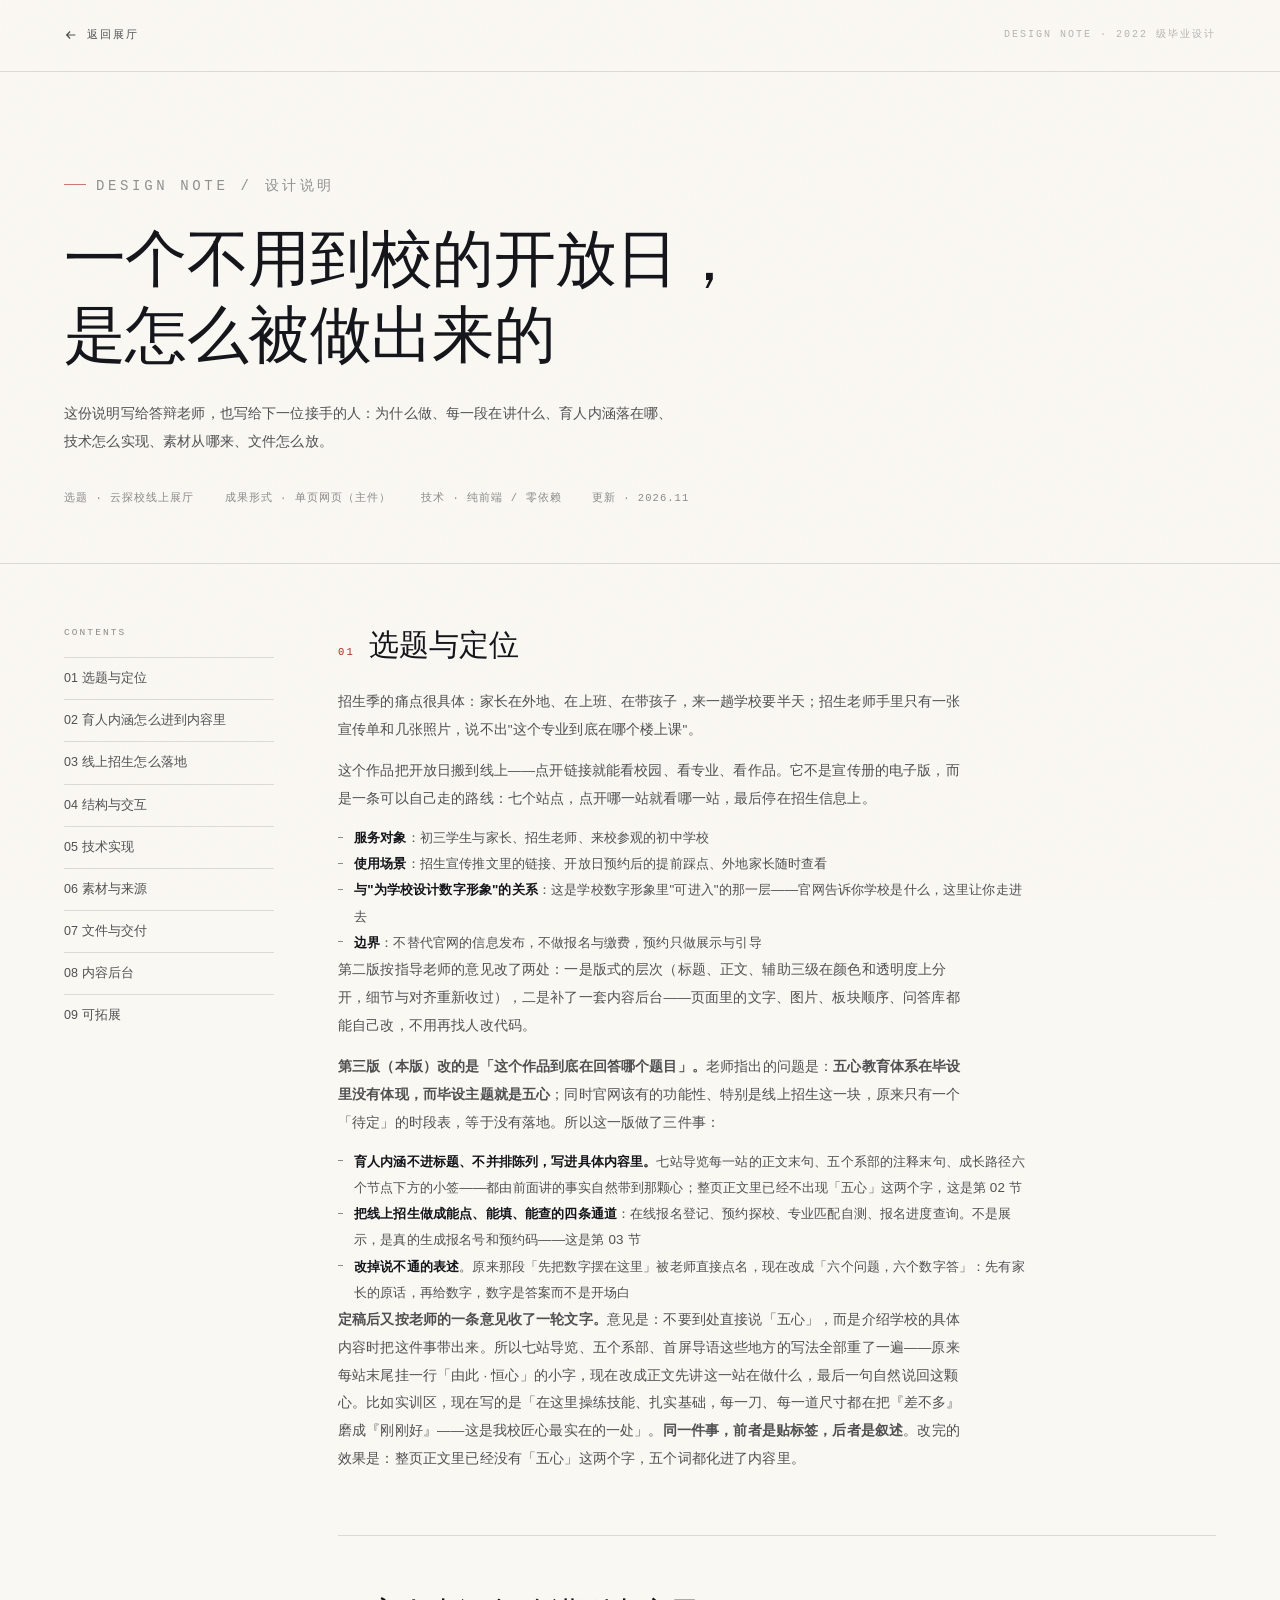
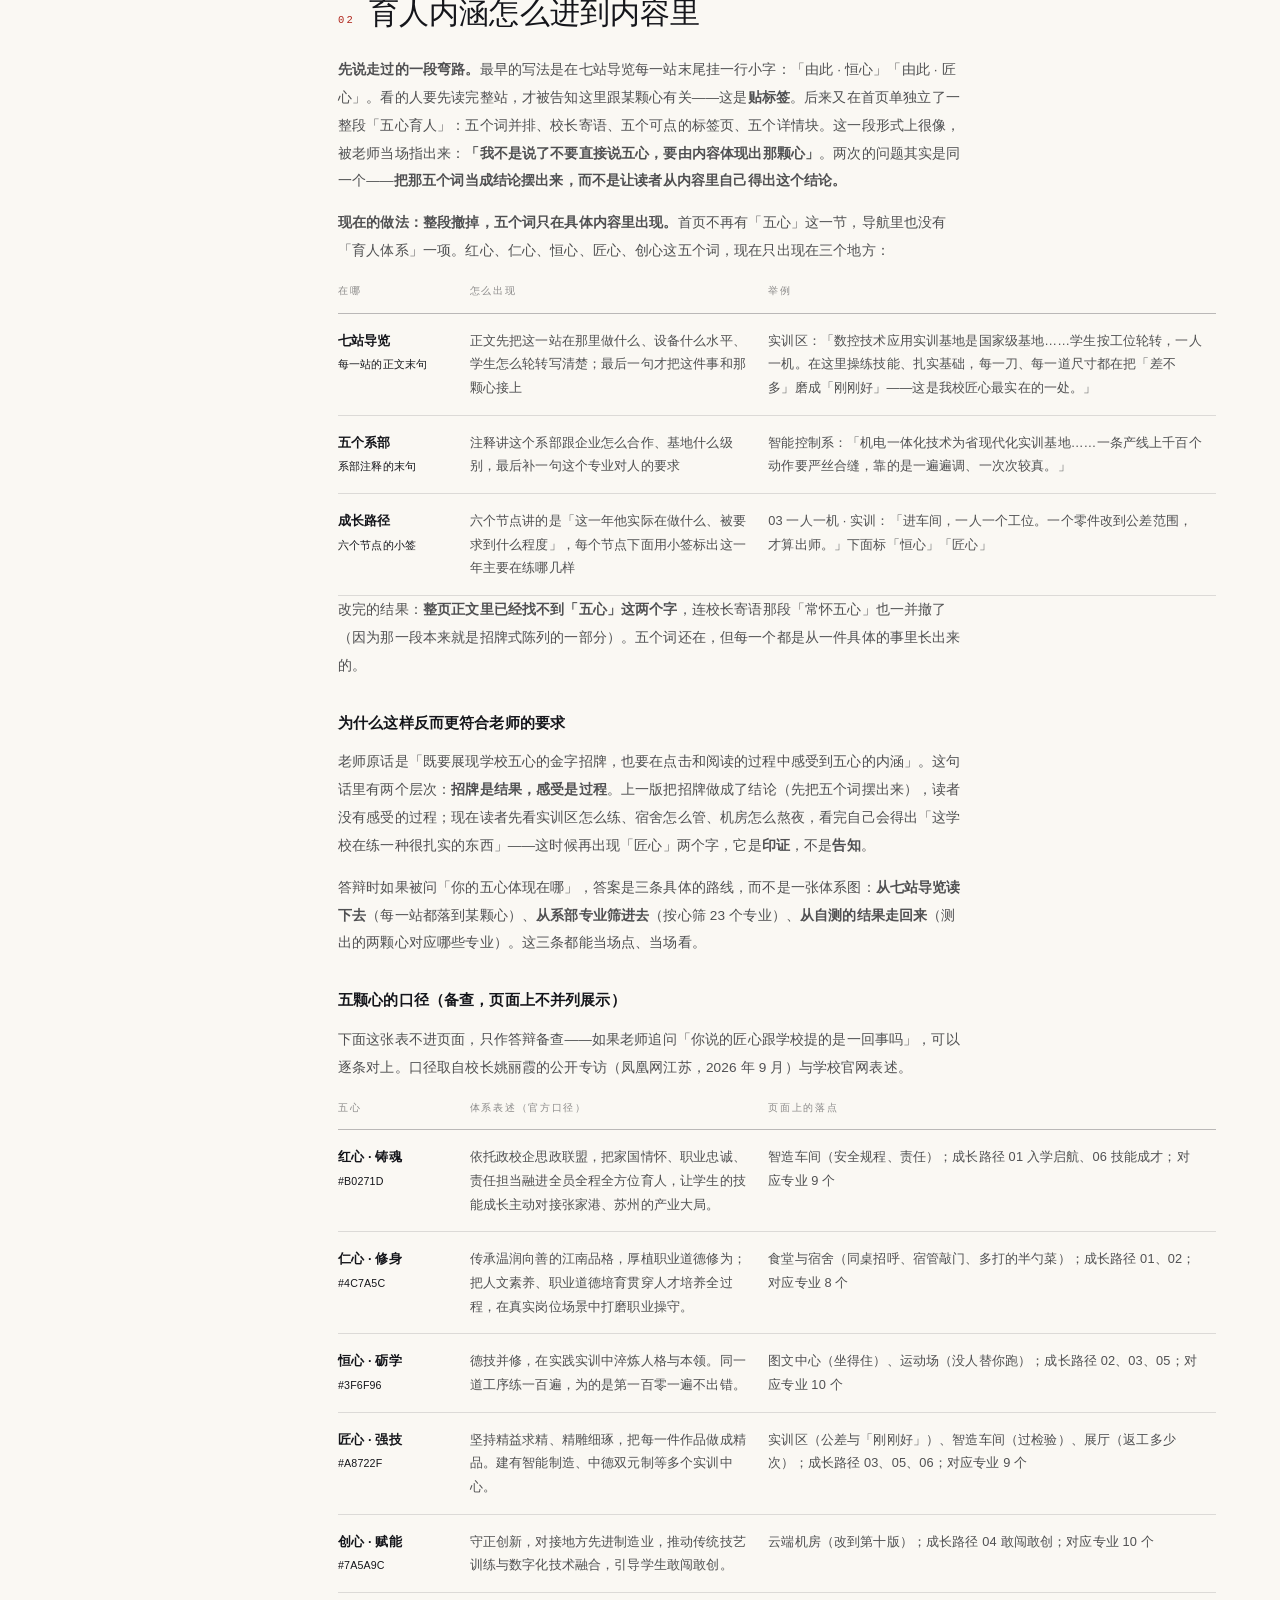
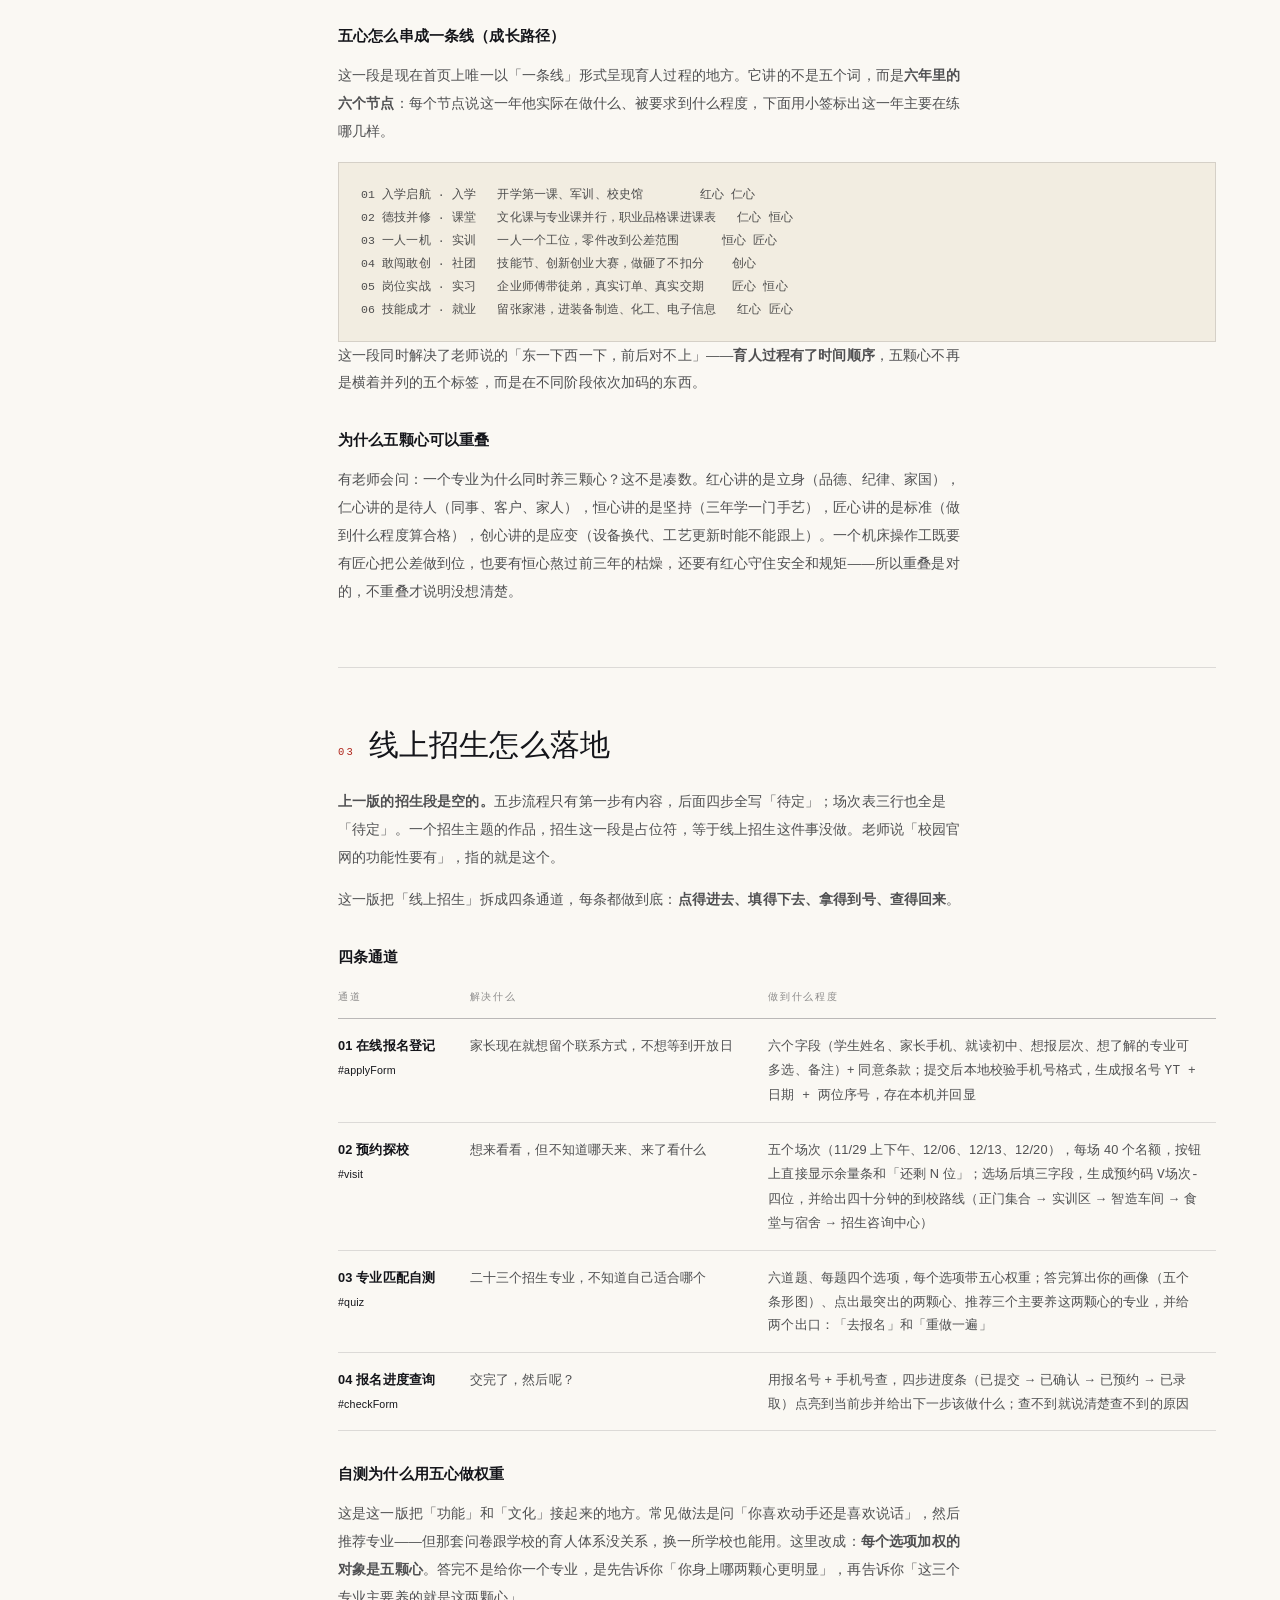
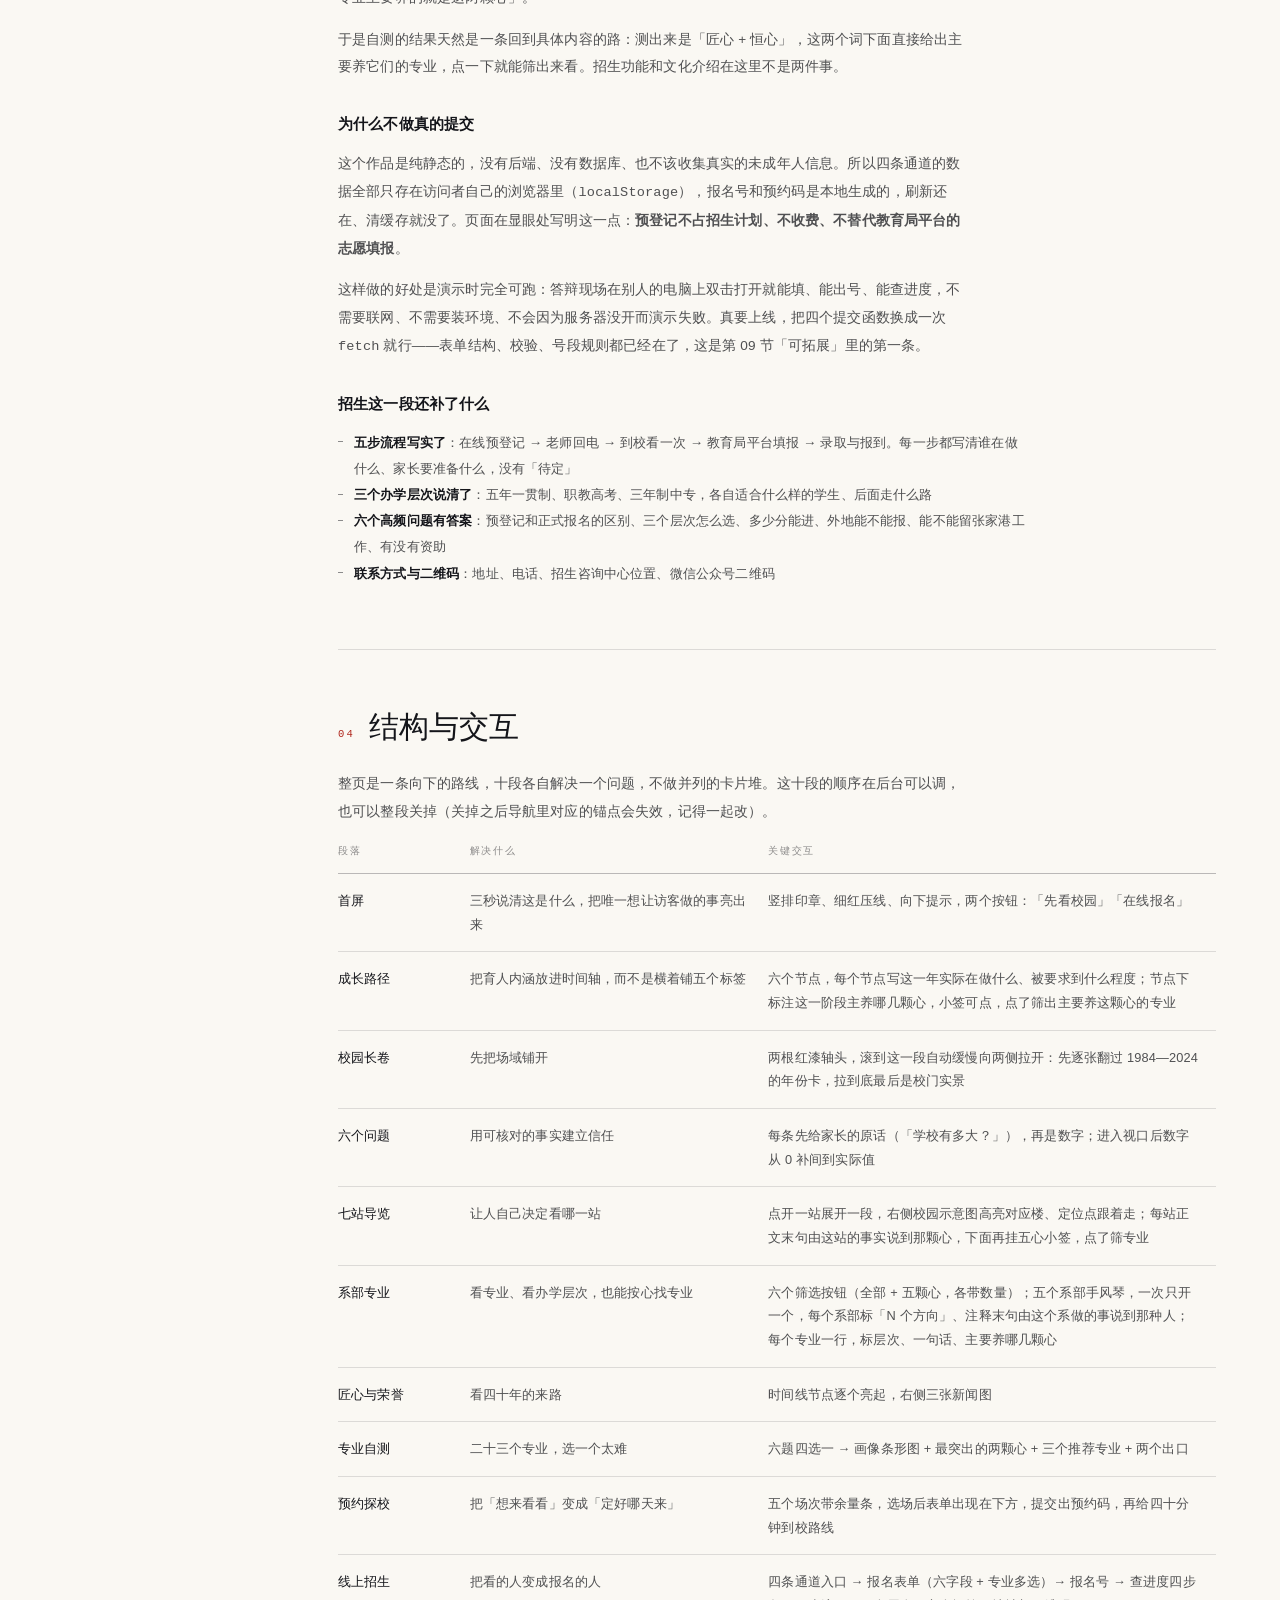
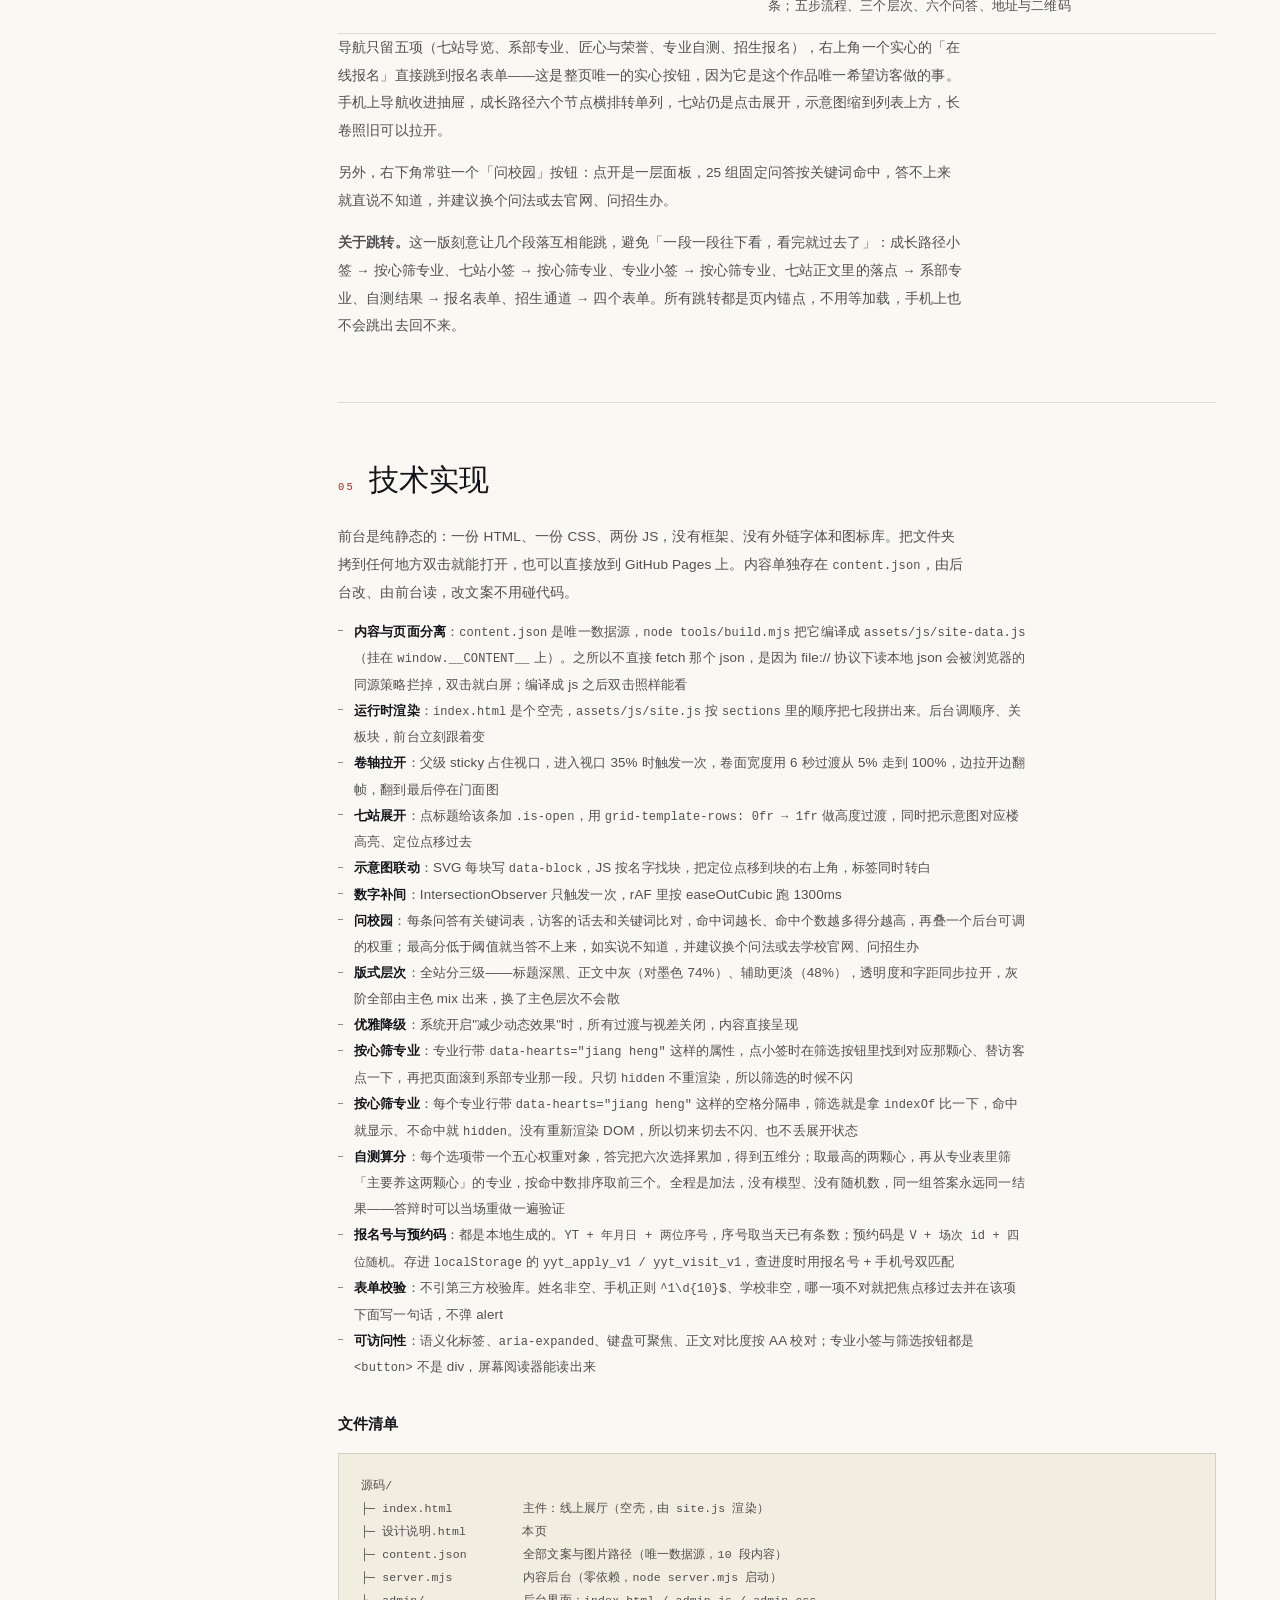
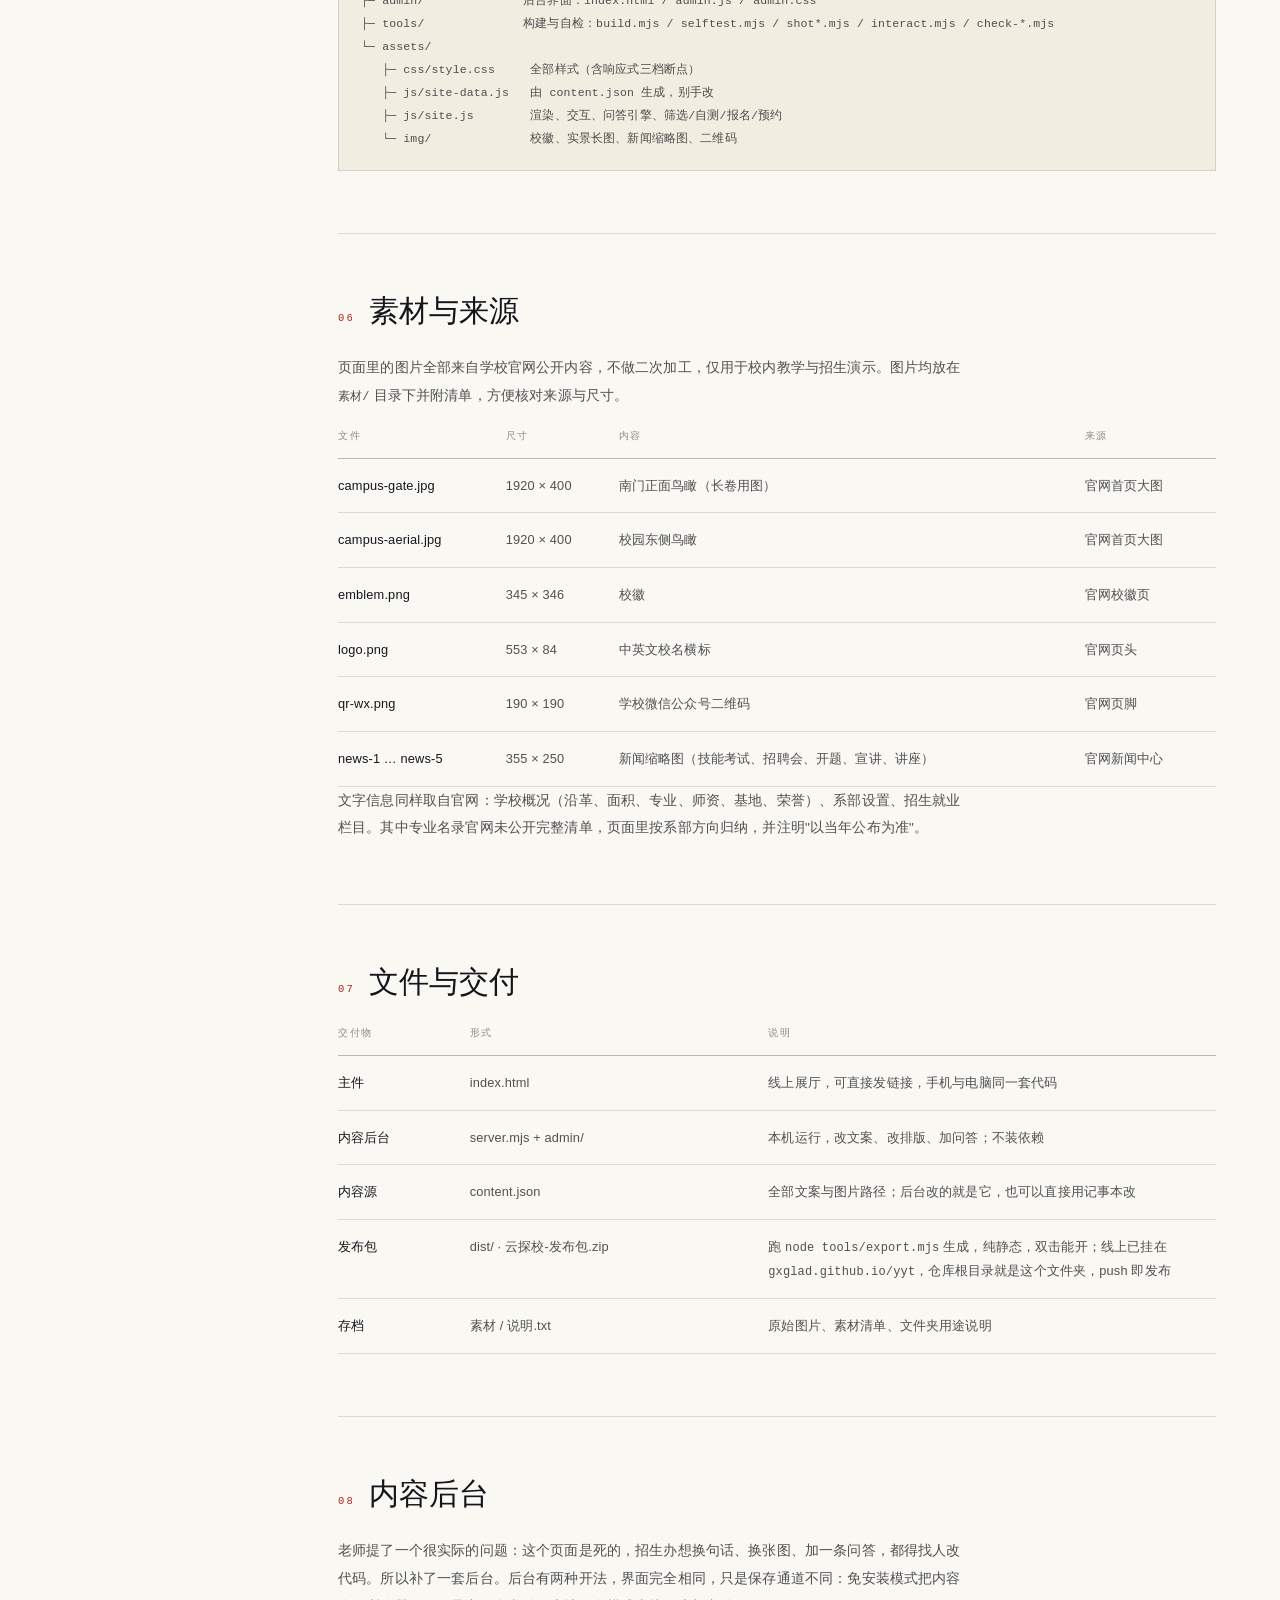
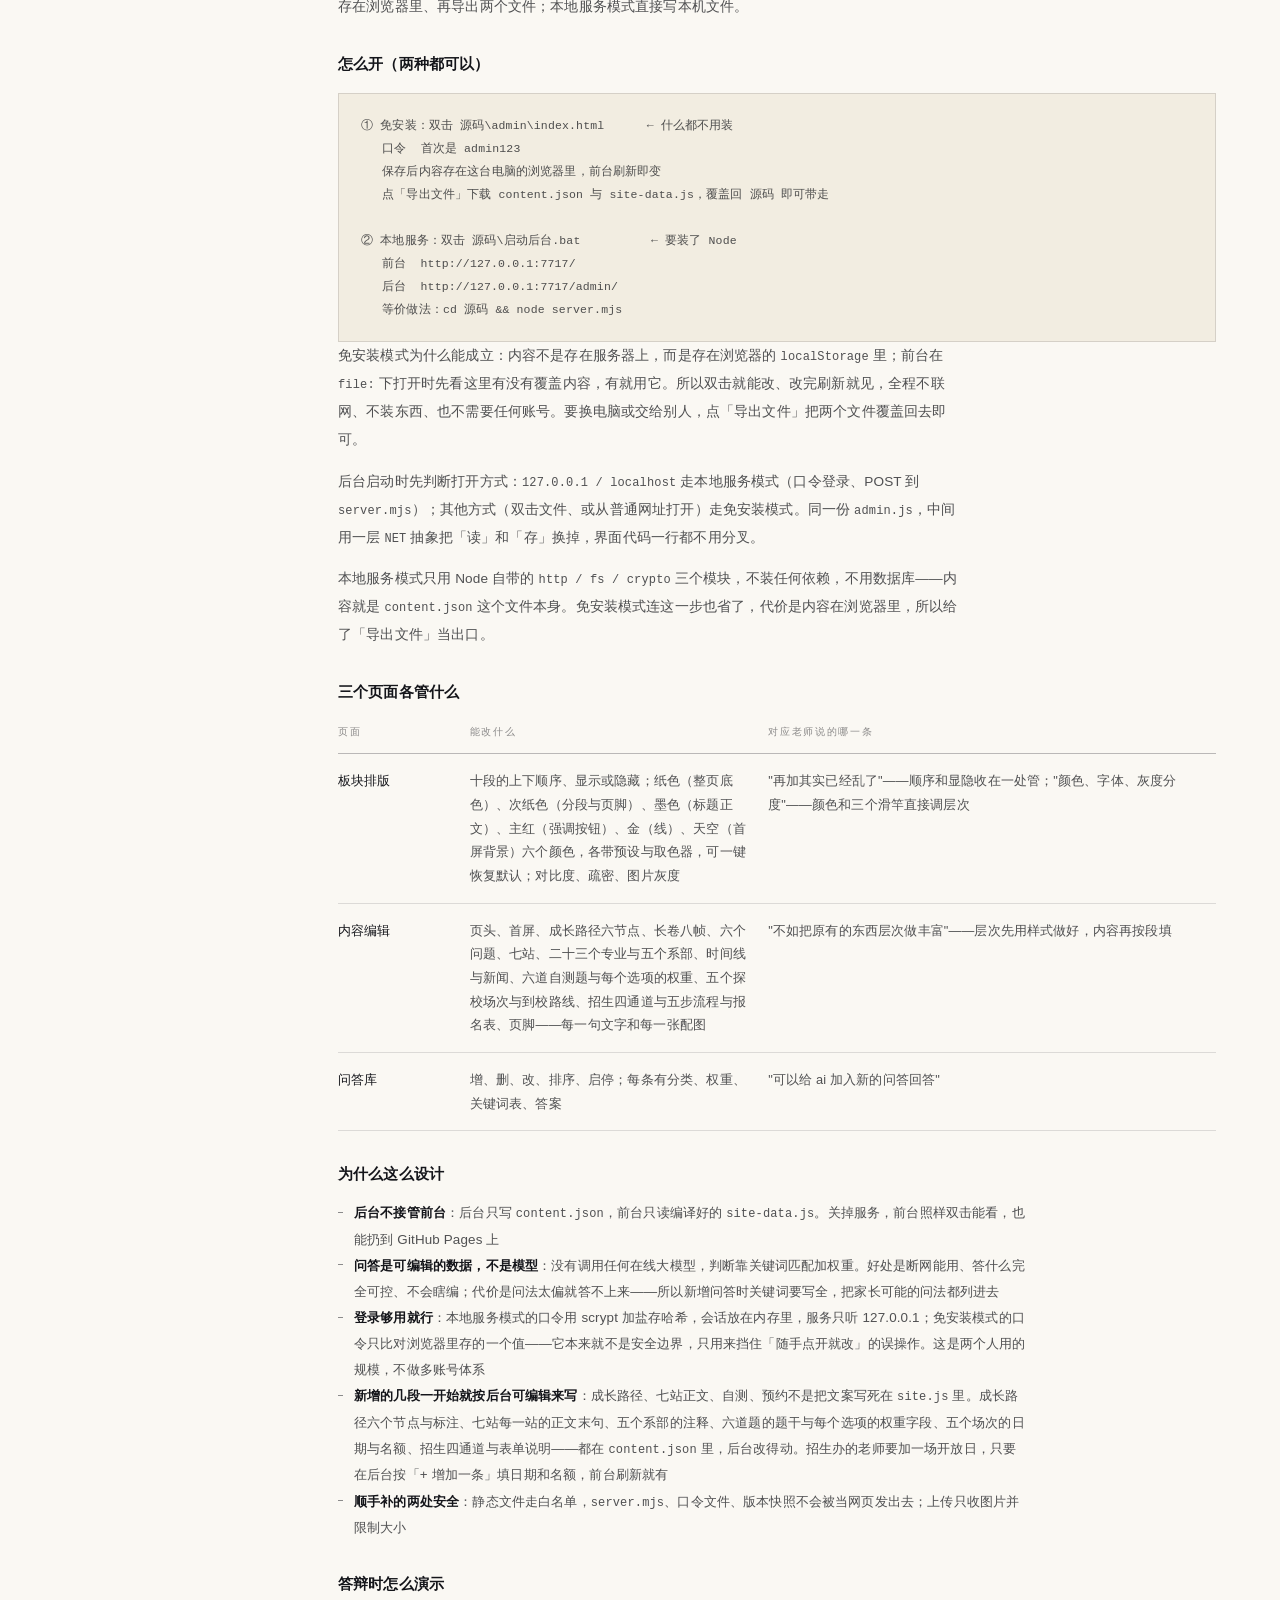
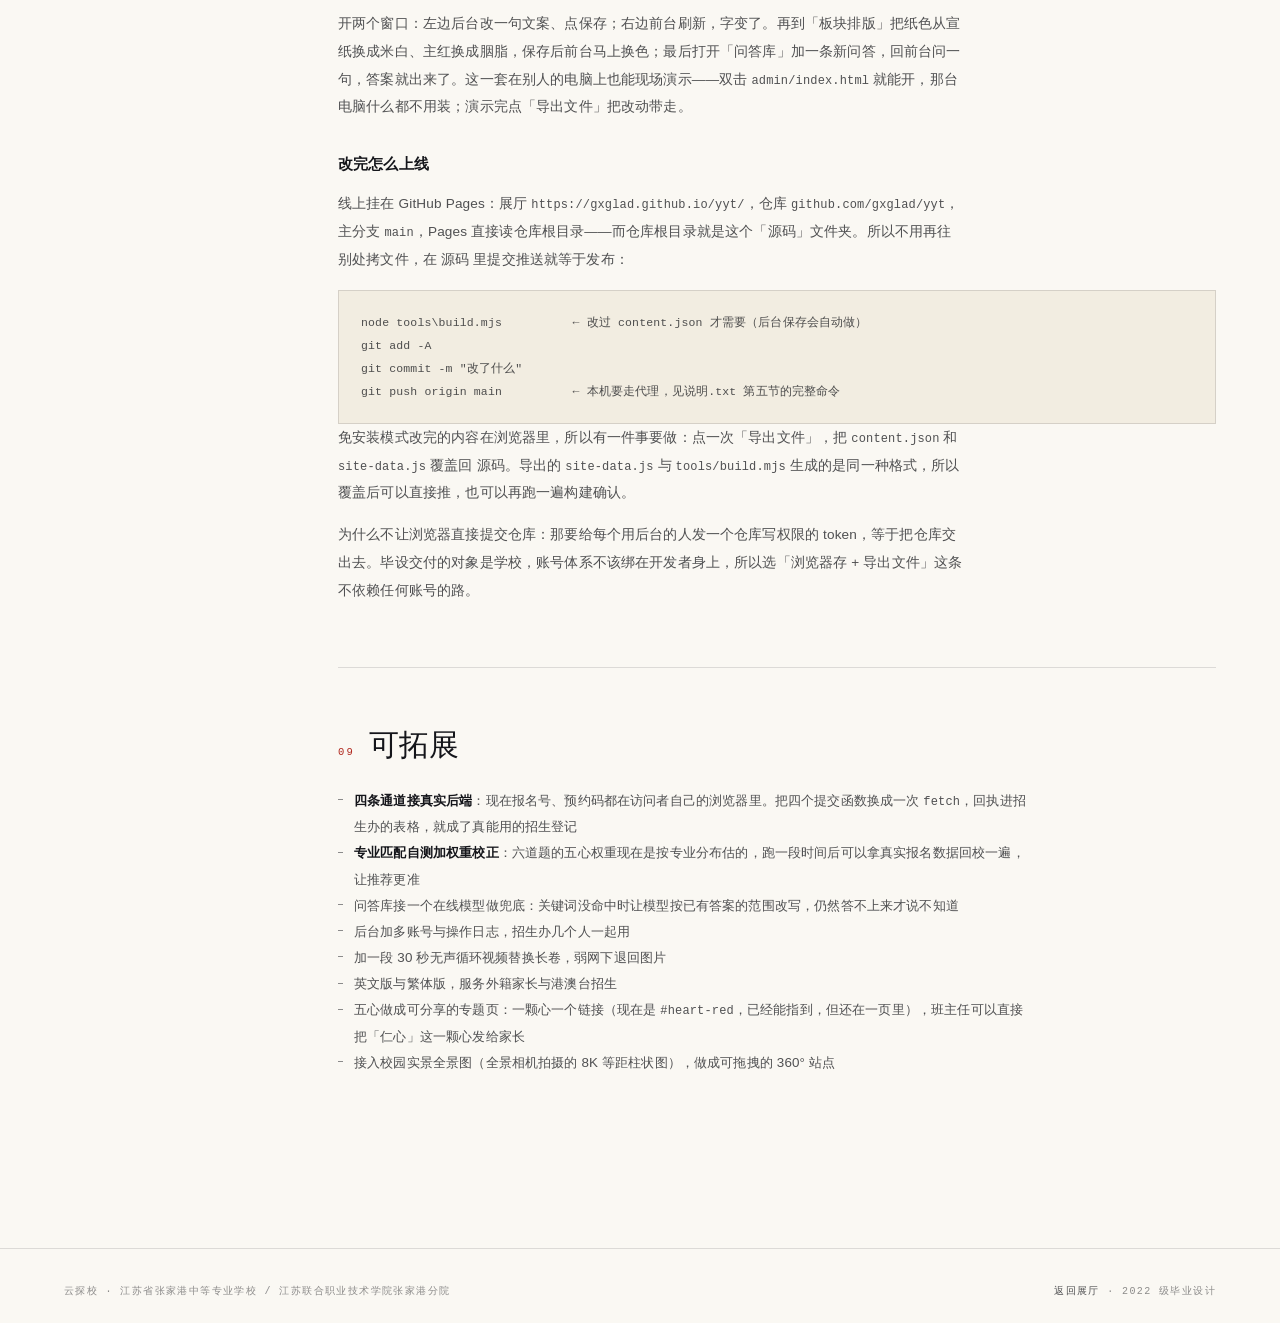
==== commit a0626773: "设计说明同步到定稿写法：结构与交互表里的「育人体系」段改为「成长路径」，导航六项改五项，跳转说明改按心筛专业" ====
--- a/设计说明.html
+++ b/设计说明.html
@@ -22,7 +22,7 @@
 <header class="doc__hd">
   <p class="kicker">Design Note / 设计说明</p>
   <h1>一个不用到校的开放日，<br>是怎么被做出来的</h1>
-  <p>这份说明写给答辩老师，也写给下一位接手的人：为什么做、每一段在讲什么、五心落在哪、技术怎么实现、素材从哪来、文件怎么放。</p>
+  <p>这份说明写给答辩老师，也写给下一位接手的人：为什么做、每一段在讲什么、育人内涵落在哪、技术怎么实现、素材从哪来、文件怎么放。</p>
   <div class="doc__meta">
     <span>选题 · 云探校线上展厅</span>
     <span>成果形式 · 单页网页（主件）</span>
@@ -60,11 +60,11 @@
       <p>第二版按指导老师的意见改了两处：一是版式的层次（标题、正文、辅助三级在颜色和透明度上分开，细节与对齐重新收过），二是补了一套内容后台——页面里的文字、图片、板块顺序、问答库都能自己改，不用再找人改代码。</p>
       <p><b>第三版（本版）改的是「这个作品到底在回答哪个题目」。</b>老师指出的问题是：<b>五心教育体系在毕设里没有体现，而毕设主题就是五心</b>；同时官网该有的功能性、特别是线上招生这一块，原来只有一个「待定」的时段表，等于没有落地。所以这一版做了三件事：</p>
       <ul>
-        <li><b>把五心从「七站末尾的一行小字」提成首页的招牌。</b>首屏右侧五枚印章、首屏下方五等分色带、独立的一整段「育人体系」，点任意一颗心都能展开它的体系表述、在学校长什么样、落在哪几个站、主要养这颗心的专业——这是第 02 节</li>
+        <li><b>育人内涵不进标题、不并排陈列，写进具体内容里。</b>七站导览每一站的正文末句、五个系部的注释末句、成长路径六个节点下方的小签——都由前面讲的事实自然带到那颗心；整页正文里已经不出现「五心」这两个字，这是第 02 节</li>
         <li><b>把线上招生做成能点、能填、能查的四条通道</b>：在线报名登记、预约探校、专业匹配自测、报名进度查询。不是展示，是真的生成报名号和预约码——这是第 03 节</li>
         <li><b>改掉说不通的表述</b>。原来那段「先把数字摆在这里」被老师直接点名，现在改成「六个问题，六个数字答」：先有家长的原话，再给数字，数字是答案而不是开场白</li>
       </ul>
-      <p><b>定稿后又按老师的一条意见收了一轮文字。</b>意见是：不要到处直接说「五心」，而是介绍学校的具体内容时把这件事带出来。所以七站导览、五个系部、首屏导语这些地方的写法全部重了一遍——原来每站末尾挂一行「由此 · 恒心」的小字，现在改成正文先讲这一站在做什么，最后一句自然说回这颗心。比如实训区，现在写的是「在这里操练技能、扎实基础，每一刀、每一道尺寸都在把『差不多』磨成『刚刚好』——这是我校匠心最实在的一处」。<b>同一件事，前者是贴标签，后者是叙述</b>。改完的效果是：整页只剩校长寄语那条引文里还有「五心」两个字，其余都化进了内容里。</p>
+      <p><b>定稿后又按老师的一条意见收了一轮文字。</b>意见是：不要到处直接说「五心」，而是介绍学校的具体内容时把这件事带出来。所以七站导览、五个系部、首屏导语这些地方的写法全部重了一遍——原来每站末尾挂一行「由此 · 恒心」的小字，现在改成正文先讲这一站在做什么，最后一句自然说回这颗心。比如实训区，现在写的是「在这里操练技能、扎实基础，每一刀、每一道尺寸都在把『差不多』磨成『刚刚好』——这是我校匠心最实在的一处」。<b>同一件事，前者是贴标签，后者是叙述</b>。改完的效果是：整页正文里已经没有「五心」这两个字，五个词都化进了内容里。</p>
     </section>
 
     <section class="doc__sec" id="s2">
@@ -178,7 +178,7 @@
 
       <h3>自测为什么用五心做权重</h3>
       <p>这是这一版把「功能」和「文化」接起来的地方。常见做法是问「你喜欢动手还是喜欢说话」，然后推荐专业——但那套问卷跟学校的育人体系没关系，换一所学校也能用。这里改成：<b>每个选项加权的对象是五颗心</b>。答完不是给你一个专业，是先告诉你「你身上哪两颗心更明显」，再告诉你「这三个专业主要养的就是这两颗心」。</p>
-      <p>于是自测的结果天然是一条回到五心的路：测出来是「匠心 + 恒心」，页面上那两颗心的小签可以点，点了就跳到五心段展开那一颗。招生功能和文化介绍在这里不是两件事。</p>
+      <p>于是自测的结果天然是一条回到具体内容的路：测出来是「匠心 + 恒心」，这两个词下面直接给出主要养它们的专业，点一下就能筛出来看。招生功能和文化介绍在这里不是两件事。</p>
 
       <h3>为什么不做真的提交</h3>
       <p>这个作品是纯静态的，没有后端、没有数据库、也不该收集真实的未成年人信息。所以四条通道的数据全部只存在访问者自己的浏览器里（<code>localStorage</code>），报名号和预约码是本地生成的，刷新还在、清缓存就没了。页面在显眼处写明这一点：<b>预登记不占招生计划、不收费、不替代教育局平台的志愿填报</b>。</p>
@@ -201,21 +201,21 @@
           <tr><th>段落</th><th>解决什么</th><th>关键交互</th></tr>
         </thead>
         <tbody>
-          <tr><td>首屏</td><td>三秒说清这是什么，并把五心先亮出来</td><td>竖排印章、五心印章（可点）、五等分色带、细红压线、向下提示</td></tr>
-          <tr><td>育人体系</td><td>把育人体系讲清楚</td><td>五枚印章 + 五个 tab + 五个详情块；点印章展开对应那颗心，地址栏带 <code>#heart-red</code> 这样的锚点，可以直接发链接指到某一颗心</td></tr>
+          <tr><td>首屏</td><td>三秒说清这是什么，把唯一想让访客做的事亮出来</td><td>竖排印章、细红压线、向下提示，两个按钮：「先看校园」「在线报名」</td></tr>
+          <tr><td>成长路径</td><td>把育人内涵放进时间轴，而不是横着铺五个标签</td><td>六个节点，每个节点写这一年实际在做什么、被要求到什么程度；节点下标注这一阶段主养哪几颗心，小签可点，点了筛出主要养这颗心的专业</td></tr>
           <tr><td>校园长卷</td><td>先把场域铺开</td><td>两根红漆轴头，滚到这一段自动缓慢向两侧拉开：先逐张翻过 1984—2024 的年份卡，拉到底最后是校门实景</td></tr>
           <tr><td>六个问题</td><td>用可核对的事实建立信任</td><td>每条先给家长的原话（「学校有多大？」），再是数字；进入视口后数字从 0 补间到实际值</td></tr>
-          <tr><td>七站导览</td><td>让人自己决定看哪一站</td><td>点开一站展开一段，右侧校园示意图高亮对应楼、定位点跟着走；每站末尾挂五心小签，点了跳回五心那一块</td></tr>
-          <tr><td>系部专业</td><td>看专业、看办学层次，也能按心找专业</td><td>六个筛选按钮（全部 + 五颗心，各带数量）；五个系部手风琴，一次只开一个，每个系部标「N 个方向」；每个专业一行，标层次、一句话、主要养的五心</td></tr>
+          <tr><td>七站导览</td><td>让人自己决定看哪一站</td><td>点开一站展开一段，右侧校园示意图高亮对应楼、定位点跟着走；每站正文末句由这站的事实说到那颗心，下面再挂五心小签，点了筛专业</td></tr>
+          <tr><td>系部专业</td><td>看专业、看办学层次，也能按心找专业</td><td>六个筛选按钮（全部 + 五颗心，各带数量）；五个系部手风琴，一次只开一个，每个系部标「N 个方向」、注释末句由这个系做的事说到那种人；每个专业一行，标层次、一句话、主要养哪几颗心</td></tr>
           <tr><td>匠心与荣誉</td><td>看四十年的来路</td><td>时间线节点逐个亮起，右侧三张新闻图</td></tr>
           <tr><td>专业自测</td><td>二十三个专业，选一个太难</td><td>六题四选一 → 画像条形图 + 最突出的两颗心 + 三个推荐专业 + 两个出口</td></tr>
           <tr><td>预约探校</td><td>把「想来看看」变成「定好哪天来」</td><td>五个场次带余量条，选场后表单出现在下方，提交出预约码，再给四十分钟到校路线</td></tr>
           <tr><td>线上招生</td><td>把看的人变成报名的人</td><td>四条通道入口 → 报名表单（六字段 + 专业多选）→ 报名号 → 查进度四步条；五步流程、三个层次、六个问答、地址与二维码</td></tr>
         </tbody>
       </table>
-      <p>导航只留六项（育人体系、七站导览、系部专业、匠心与荣誉、专业自测、招生报名），右上角一个实心的「在线报名」直接跳到报名表单——这是整页唯一的实心按钮，因为它是这个作品唯一希望访客做的事。手机上导航收进抽屉，五心段从印章改成横排可滑，七站仍是点击展开，示意图缩到列表上方，长卷照旧可以拉开。</p>
+      <p>导航只留五项（七站导览、系部专业、匠心与荣誉、专业自测、招生报名），右上角一个实心的「在线报名」直接跳到报名表单——这是整页唯一的实心按钮，因为它是这个作品唯一希望访客做的事。手机上导航收进抽屉，成长路径六个节点横排转单列，七站仍是点击展开，示意图缩到列表上方，长卷照旧可以拉开。</p>
       <p>另外，右下角常驻一个「问校园」按钮：点开是一层面板，25 组固定问答按关键词命中，答不上来就直说不知道，并建议换个问法或去官网、问招生办。</p>
-      <p><b>关于跳转。</b>这一版刻意让几个段落互相能跳，避免「一段一段往下看，看完就过去了」：五心 → 七站、五心 → 专业、七站 → 五心、专业 → 五心、自测结果 → 五心、自测结果 → 报名表单、招生通道 → 四个表单。所有跳转都是页内锚点，不用等加载，手机上也不会跳出去回不来。</p>
+      <p><b>关于跳转。</b>这一版刻意让几个段落互相能跳，避免「一段一段往下看，看完就过去了」：成长路径小签 → 按心筛专业、七站小签 → 按心筛专业、专业小签 → 按心筛专业、七站正文里的落点 → 系部专业、自测结果 → 报名表单、招生通道 → 四个表单。所有跳转都是页内锚点，不用等加载，手机上也不会跳出去回不来。</p>
     </section>
 
     <section class="doc__sec" id="s5">
@@ -231,12 +231,12 @@
         <li><b>问校园</b>：每条问答有关键词表，访客的话去和关键词比对，命中词越长、命中个数越多得分越高，再叠一个后台可调的权重；最高分低于阈值就当答不上来，如实说不知道，并建议换个问法或去学校官网、问招生办</li>
         <li><b>版式层次</b>：全站分三级——标题深黑、正文中灰（对墨色 74%）、辅助更淡（48%），透明度和字距同步拉开，灰阶全部由主色 mix 出来，换了主色层次不会散</li>
         <li><b>优雅降级</b>：系统开启"减少动态效果"时，所有过渡与视差关闭，内容直接呈现</li>
-        <li><b>五心切换</b>：五颗心是同一段里的五块，只有一块带 <span style="font-family:var(--mono);font-size:12px">.is-on</span>。点印章或 tab 时只做两件事——换 <span style="font-family:var(--mono);font-size:12px">.is-on</span>、用 <span style="font-family:var(--mono);font-size:12px">history.replaceState</span> 把地址栏改成 <span style="font-family:var(--mono);font-size:12px">#heart-red</span>。用 replaceState 而不是 pushState，是为了让「返回」还是回上一页，而不是在五颗心之间倒退</li>
+        <li><b>按心筛专业</b>：专业行带 <span style="font-family:var(--mono);font-size:12px">data-hearts="jiang heng"</span> 这样的属性，点小签时在筛选按钮里找到对应那颗心、替访客点一下，再把页面滚到系部专业那一段。只切 <span style="font-family:var(--mono);font-size:12px">hidden</span> 不重渲染，所以筛选的时候不闪</li>
         <li><b>按心筛专业</b>：每个专业行带 <span style="font-family:var(--mono);font-size:12px">data-hearts="jiang heng"</span> 这样的空格分隔串，筛选就是拿 <span style="font-family:var(--mono);font-size:12px">indexOf</span> 比一下，命中就显示、不命中就 <span style="font-family:var(--mono);font-size:12px">hidden</span>。没有重新渲染 DOM，所以切来切去不闪、也不丢展开状态</li>
         <li><b>自测算分</b>：每个选项带一个五心权重对象，答完把六次选择累加，得到五维分；取最高的两颗心，再从专业表里筛「主要养这两颗心」的专业，按命中数排序取前三个。全程是加法，没有模型、没有随机数，同一组答案永远同一结果——答辩时可以当场重做一遍验证</li>
         <li><b>报名号与预约码</b>：都是本地生成的。<span style="font-family:var(--mono);font-size:12px">YT + 年月日 + 两位序号</span>，序号取当天已有条数；预约码是 <span style="font-family:var(--mono);font-size:12px">V + 场次 id + 四位随机</span>。存进 <span style="font-family:var(--mono);font-size:12px">localStorage</span> 的 <span style="font-family:var(--mono);font-size:12px">yyt_apply_v1 / yyt_visit_v1</span>，查进度时用报名号 + 手机号双匹配</li>
         <li><b>表单校验</b>：不引第三方校验库。姓名非空、手机正则 <span style="font-family:var(--mono);font-size:12px">^1\d{10}$</span>、学校非空，哪一项不对就把焦点移过去并在该项下面写一句话，不弹 alert</li>
-        <li><b>可访问性</b>：语义化标签、<span style="font-family:var(--mono);font-size:12px">aria-expanded</span>、键盘可聚焦、正文对比度按 AA 校对；五心印章是 <span style="font-family:var(--mono);font-size:12px">&lt;button&gt;</span> 不是 div，屏幕阅读器能读出来</li>
+        <li><b>可访问性</b>：语义化标签、<span style="font-family:var(--mono);font-size:12px">aria-expanded</span>、键盘可聚焦、正文对比度按 AA 校对；专业小签与筛选按钮都是 <span style="font-family:var(--mono);font-size:12px">&lt;button&gt;</span> 不是 div，屏幕阅读器能读出来</li>
       </ul>
       <h3>文件清单</h3>
       <div class="doc__code">源码/
@@ -249,7 +249,7 @@
 └─ assets/
    ├─ css/style.css     全部样式（含响应式三档断点）
    ├─ js/site-data.js   由 content.json 生成，别手改
-   ├─ js/site.js        渲染、交互、问答引擎、五心/筛选/自测/报名/预约
+   ├─ js/site.js        渲染、交互、问答引擎、筛选/自测/报名/预约
    └─ img/              校徽、实景长图、新闻缩略图、二维码</div>
     </section>
 
@@ -311,7 +311,7 @@
         </thead>
         <tbody>
           <tr><td>板块排版</td><td>十段的上下顺序、显示或隐藏；纸色（整页底色）、次纸色（分段与页脚）、墨色（标题正文）、主红（强调按钮）、金（线）、天空（首屏背景）六个颜色，各带预设与取色器，可一键恢复默认；对比度、疏密、图片灰度</td><td>"再加其实已经乱了"——顺序和显隐收在一处管；"颜色、字体、灰度分度"——颜色和三个滑竿直接调层次</td></tr>
-          <tr><td>内容编辑</td><td>页头、首屏、长卷八帧、六个问题、七站、二十三个专业与五个系部、时间线与新闻、六道自测题与每个选项的五心权重、五个探校场次与到校路线、招生四通道与五步流程与报名表、页脚——每一句文字和每一张配图</td><td>"不如把原有的东西层次做丰富"——层次先用样式做好，内容再按段填</td></tr>
+          <tr><td>内容编辑</td><td>页头、首屏、成长路径六节点、长卷八帧、六个问题、七站、二十三个专业与五个系部、时间线与新闻、六道自测题与每个选项的权重、五个探校场次与到校路线、招生四通道与五步流程与报名表、页脚——每一句文字和每一张配图</td><td>"不如把原有的东西层次做丰富"——层次先用样式做好，内容再按段填</td></tr>
           <tr><td>问答库</td><td>增、删、改、排序、启停；每条有分类、权重、关键词表、答案</td><td>"可以给 ai 加入新的问答回答"</td></tr>
         </tbody>
       </table>
@@ -320,7 +320,7 @@
         <li><b>后台不接管前台</b>：后台只写 <span style="font-family:var(--mono);font-size:12px">content.json</span>，前台只读编译好的 <span style="font-family:var(--mono);font-size:12px">site-data.js</span>。关掉服务，前台照样双击能看，也能扔到 GitHub Pages 上</li>
         <li><b>问答是可编辑的数据，不是模型</b>：没有调用任何在线大模型，判断靠关键词匹配加权重。好处是断网能用、答什么完全可控、不会瞎编；代价是问法太偏就答不上来——所以新增问答时关键词要写全，把家长可能的问法都列进去</li>
         <li><b>登录够用就行</b>：本地服务模式的口令用 scrypt 加盐存哈希，会话放在内存里，服务只听 127.0.0.1；免安装模式的口令只比对浏览器里存的一个值——它本来就不是安全边界，只用来挡住「随手点开就改」的误操作。这是两个人用的规模，不做多账号体系</li>
-        <li><b>新增的三段一开始就按后台可编辑来写</b>：五心、自测、预约不是把文案写死在 <span style="font-family:var(--mono);font-size:12px">site.js</span> 里。五心的体系表述、三所学校里的做法、落点、专业对应；六道题的题干、四个选项、每个选项对五颗心的权重；五个场次的日期、时段、名额、已约人数——都在 <span style="font-family:var(--mono);font-size:12px">content.json</span> 里，后台改得动。招生办的老师要加一场开放日，只要在后台按「+ 增加一条」填日期和名额，前台刷新就有</li>
+        <li><b>新增的几段一开始就按后台可编辑来写</b>：成长路径、七站正文、自测、预约不是把文案写死在 <span style="font-family:var(--mono);font-size:12px">site.js</span> 里。成长路径六个节点与标注、七站每一站的正文末句、五个系部的注释、六道题的题干与每个选项的权重字段、五个场次的日期与名额、招生四通道与表单说明——都在 <span style="font-family:var(--mono);font-size:12px">content.json</span> 里，后台改得动。招生办的老师要加一场开放日，只要在后台按「+ 增加一条」填日期和名额，前台刷新就有</li>
         <li><b>顺手补的两处安全</b>：静态文件走白名单，<span style="font-family:var(--mono);font-size:12px">server.mjs</span>、口令文件、版本快照不会被当网页发出去；上传只收图片并限制大小</li>
       </ul>
       <h3>答辩时怎么演示</h3>
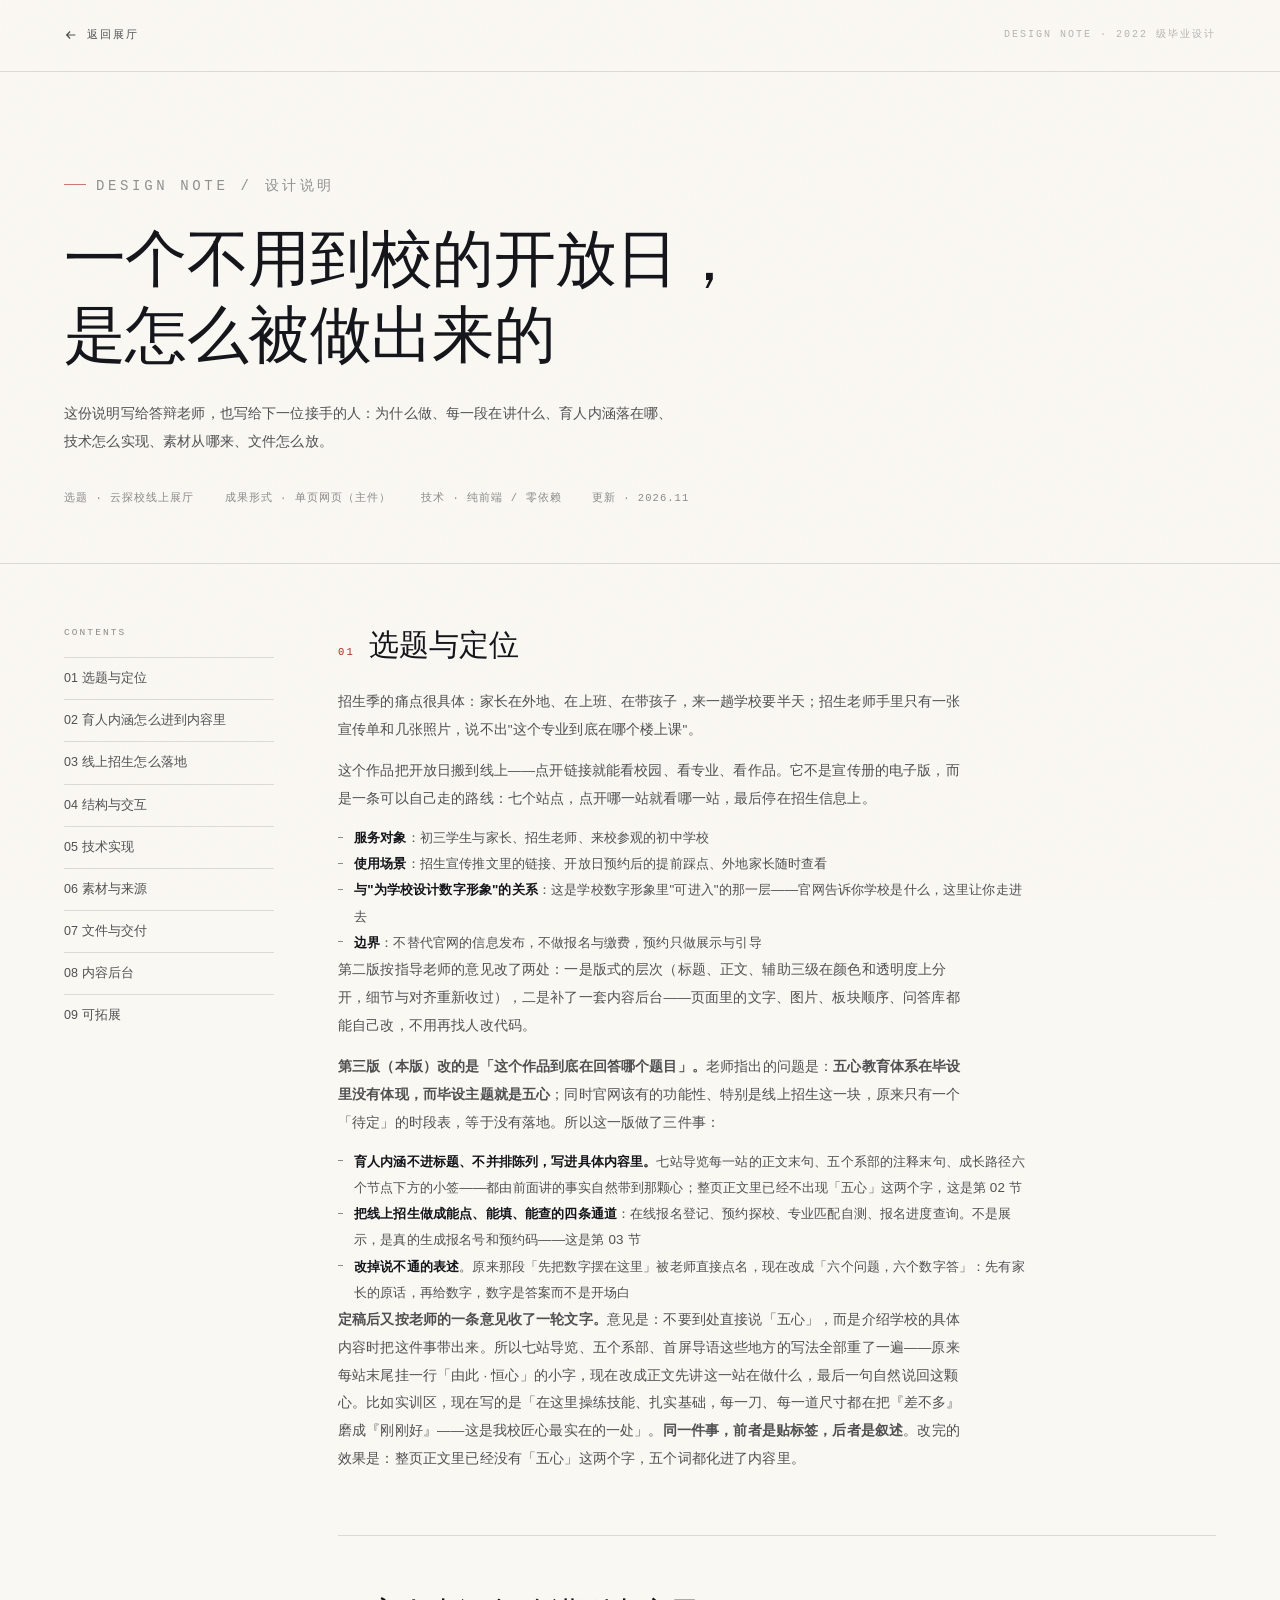
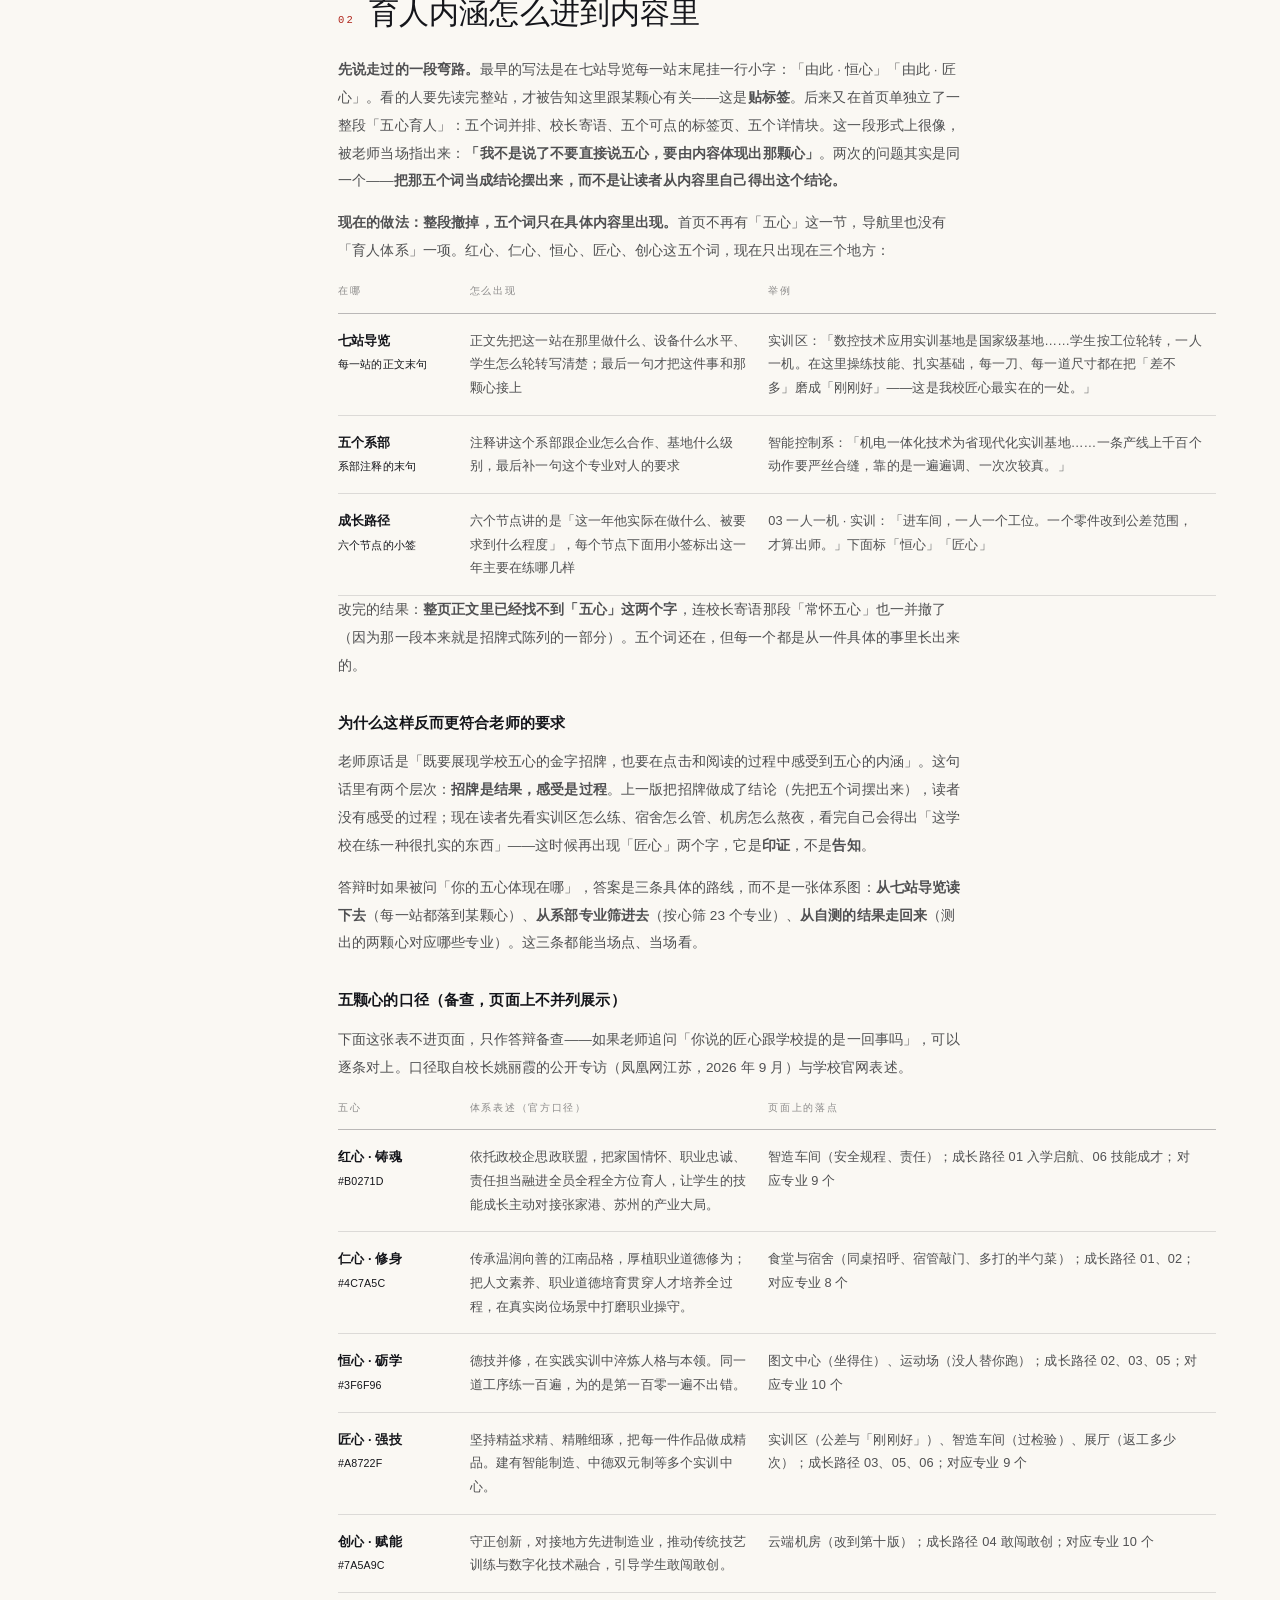
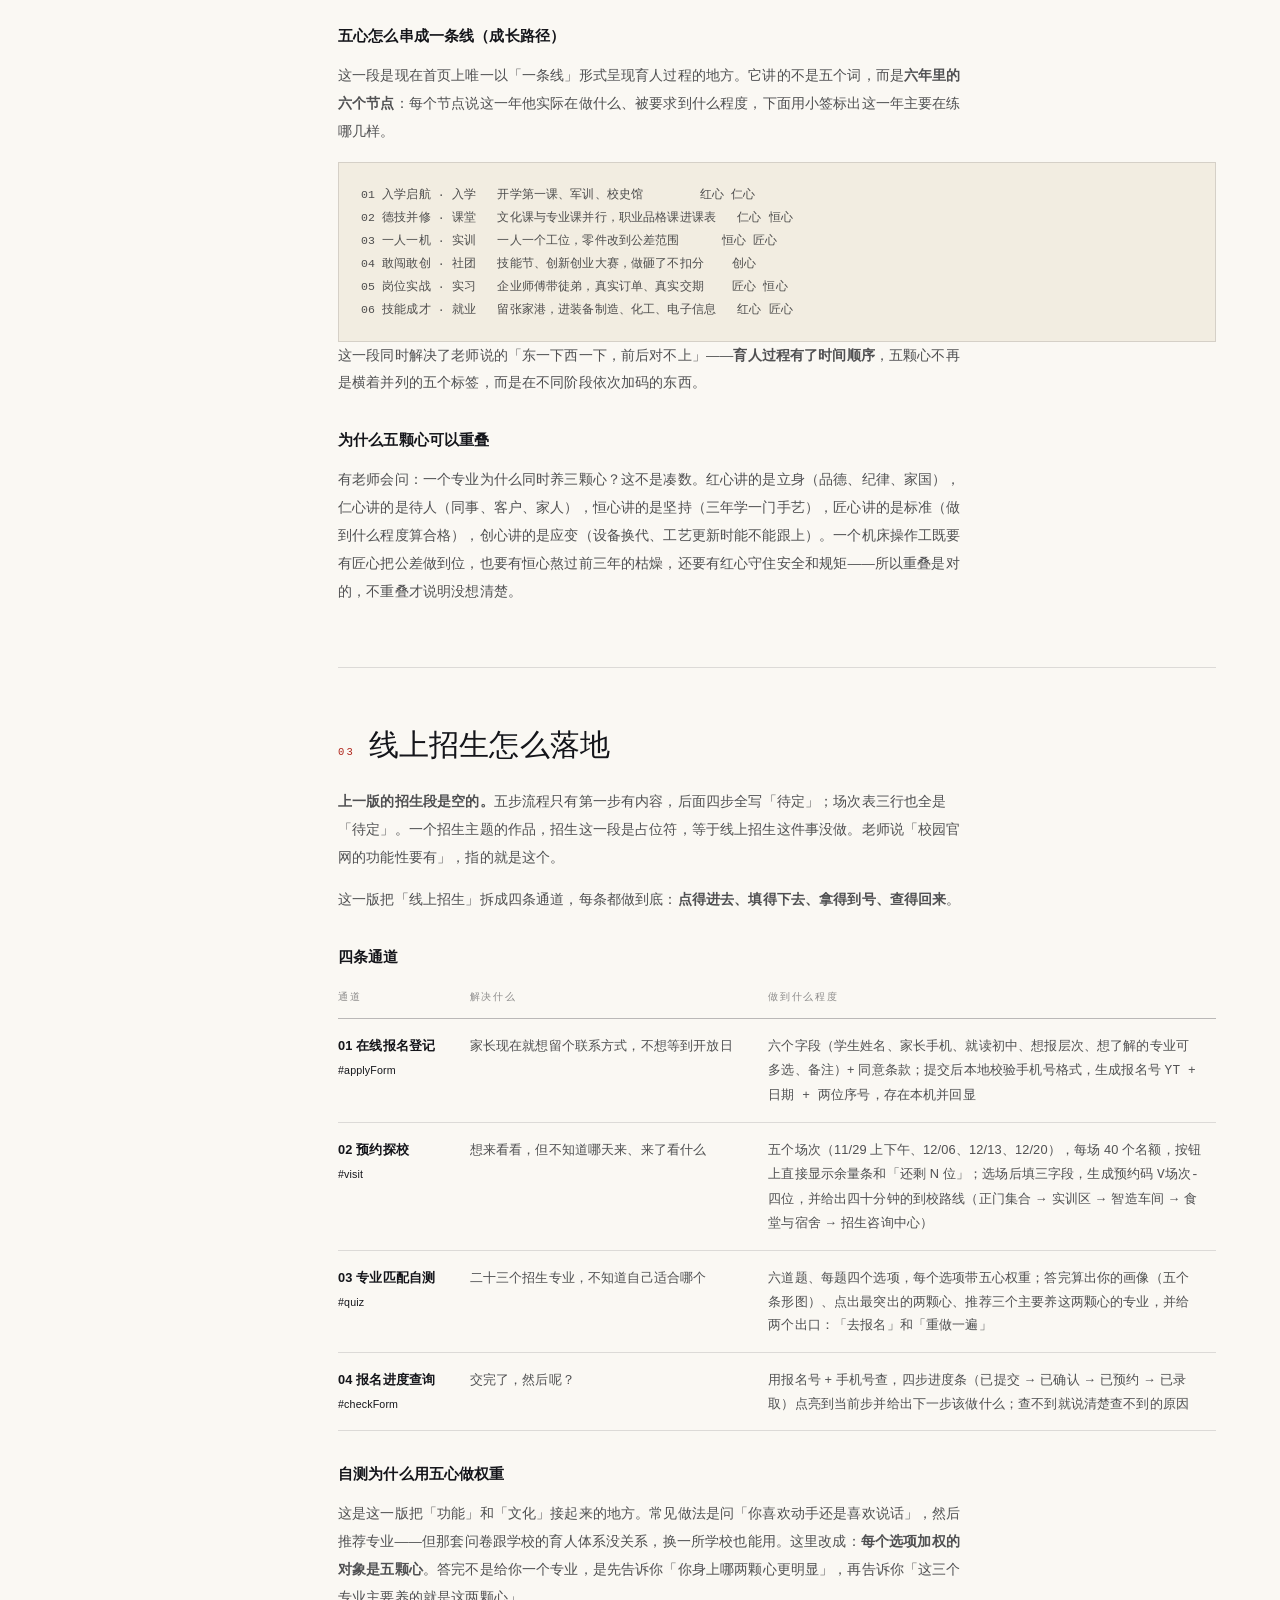
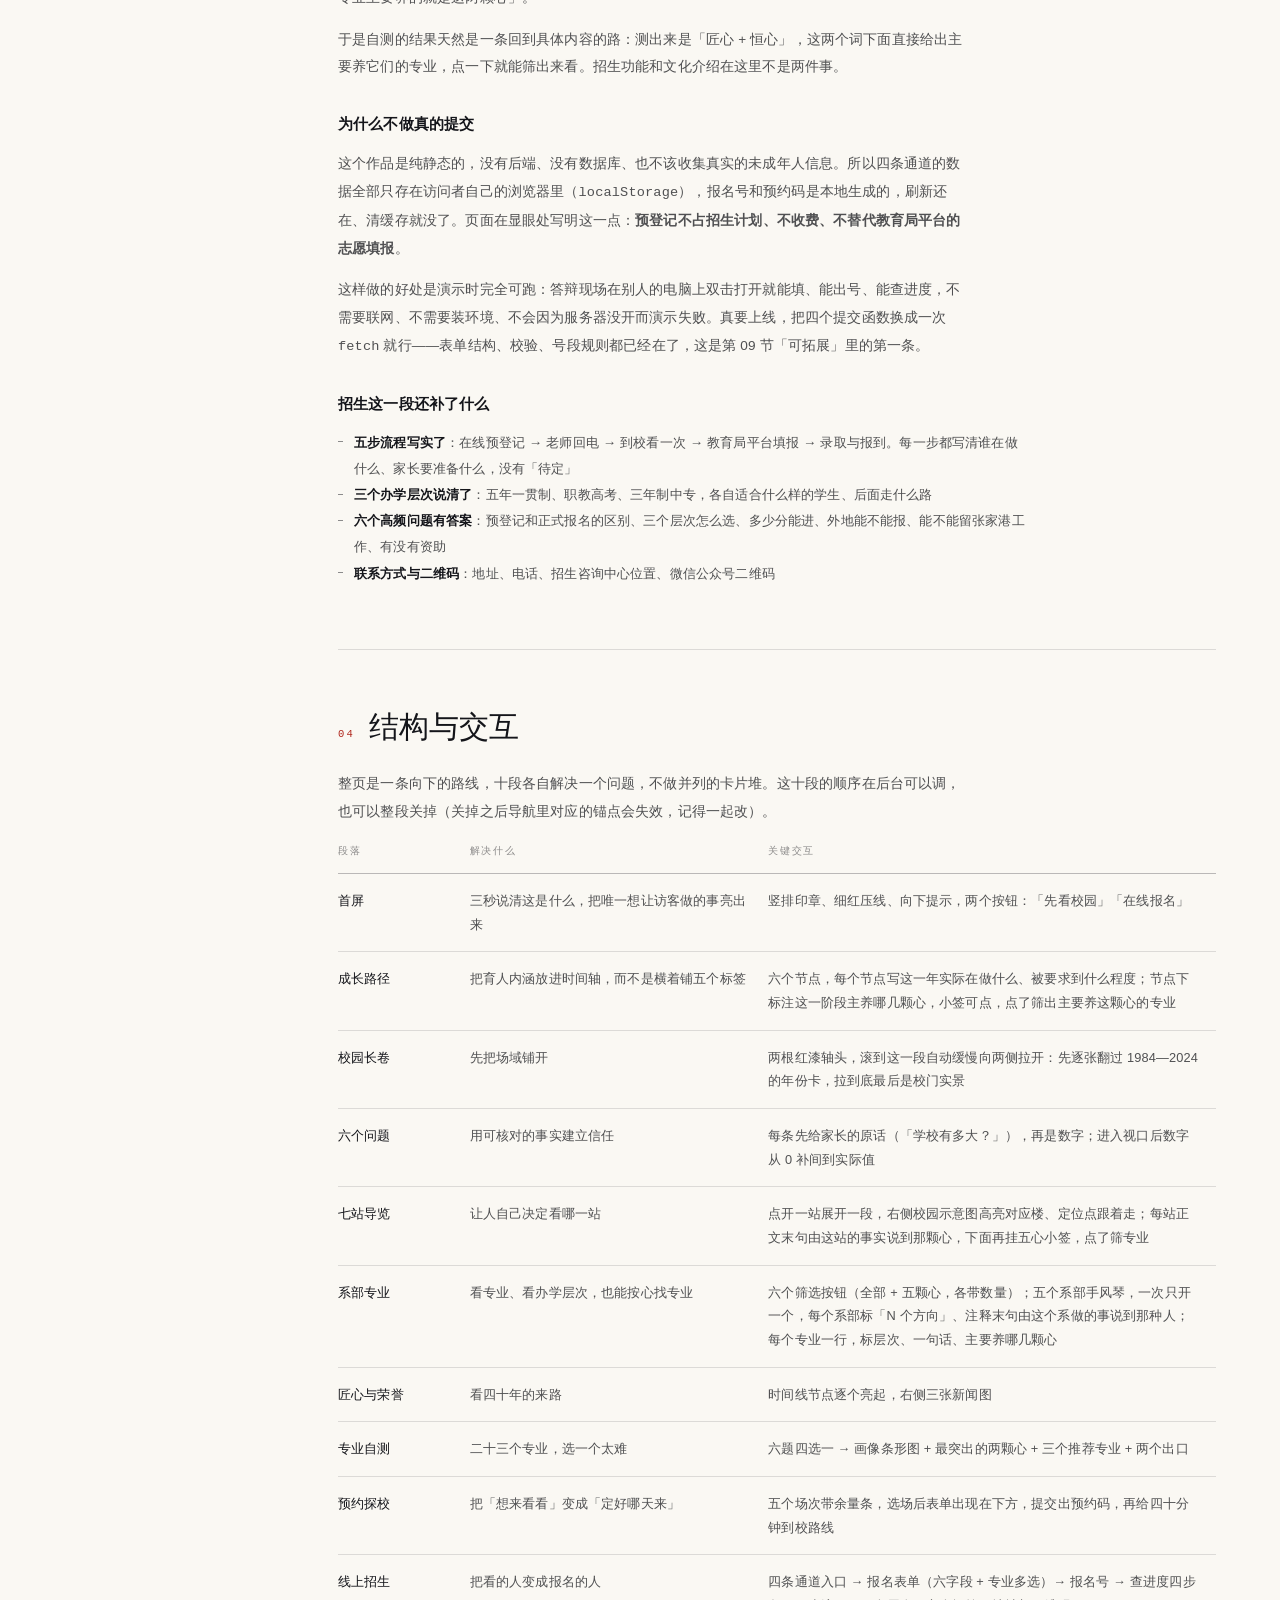
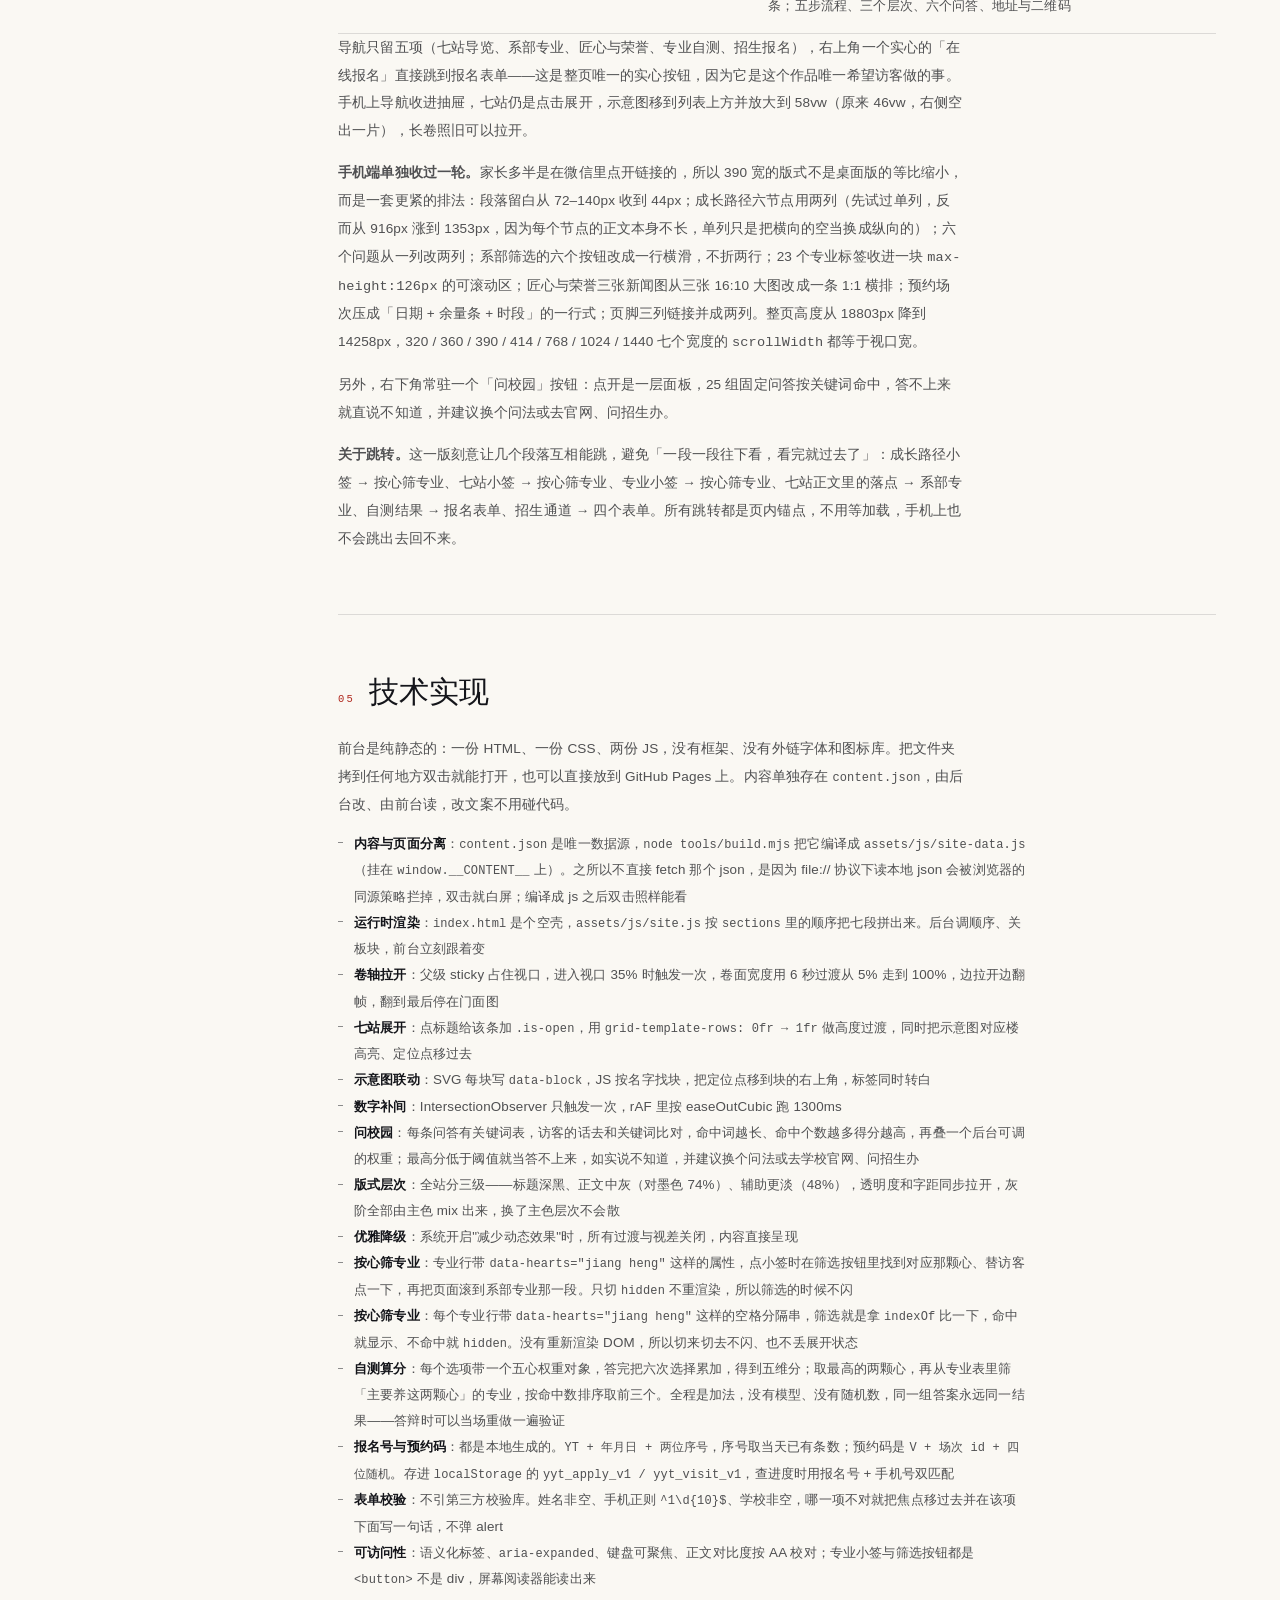
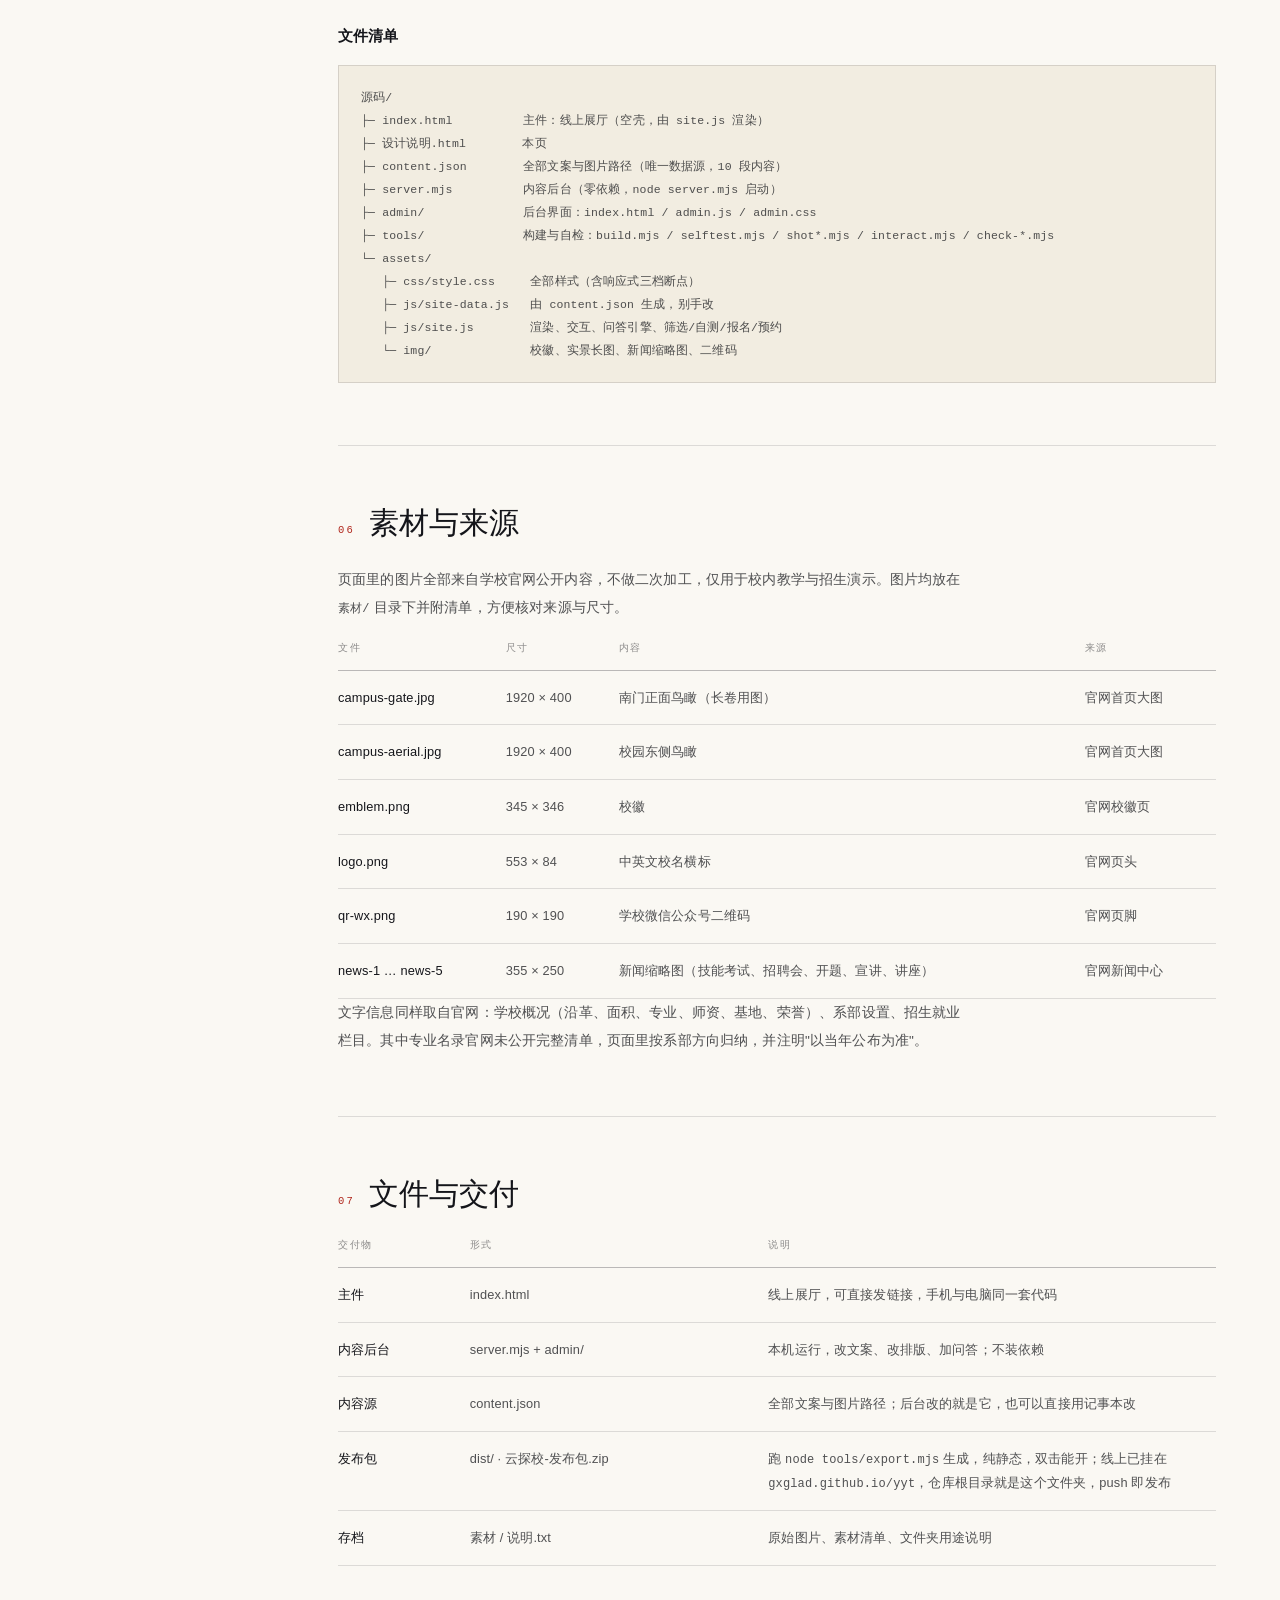
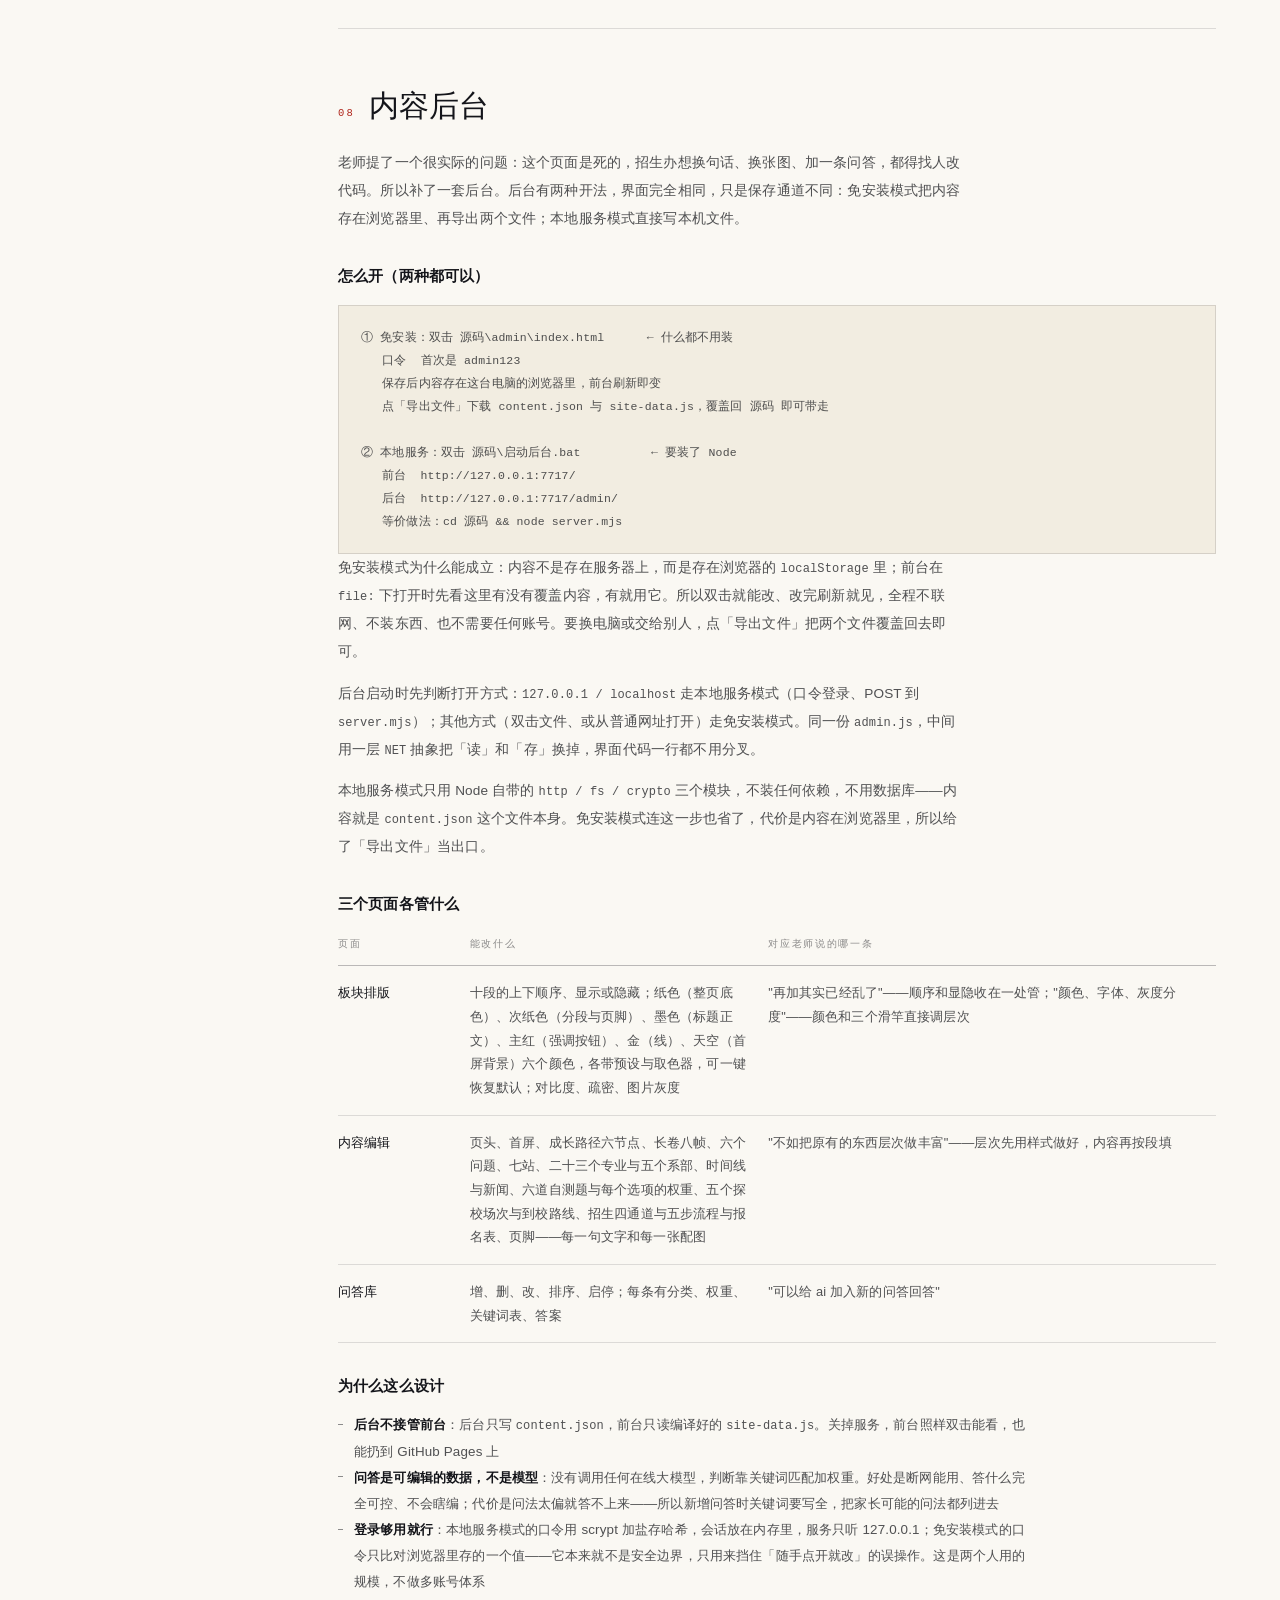
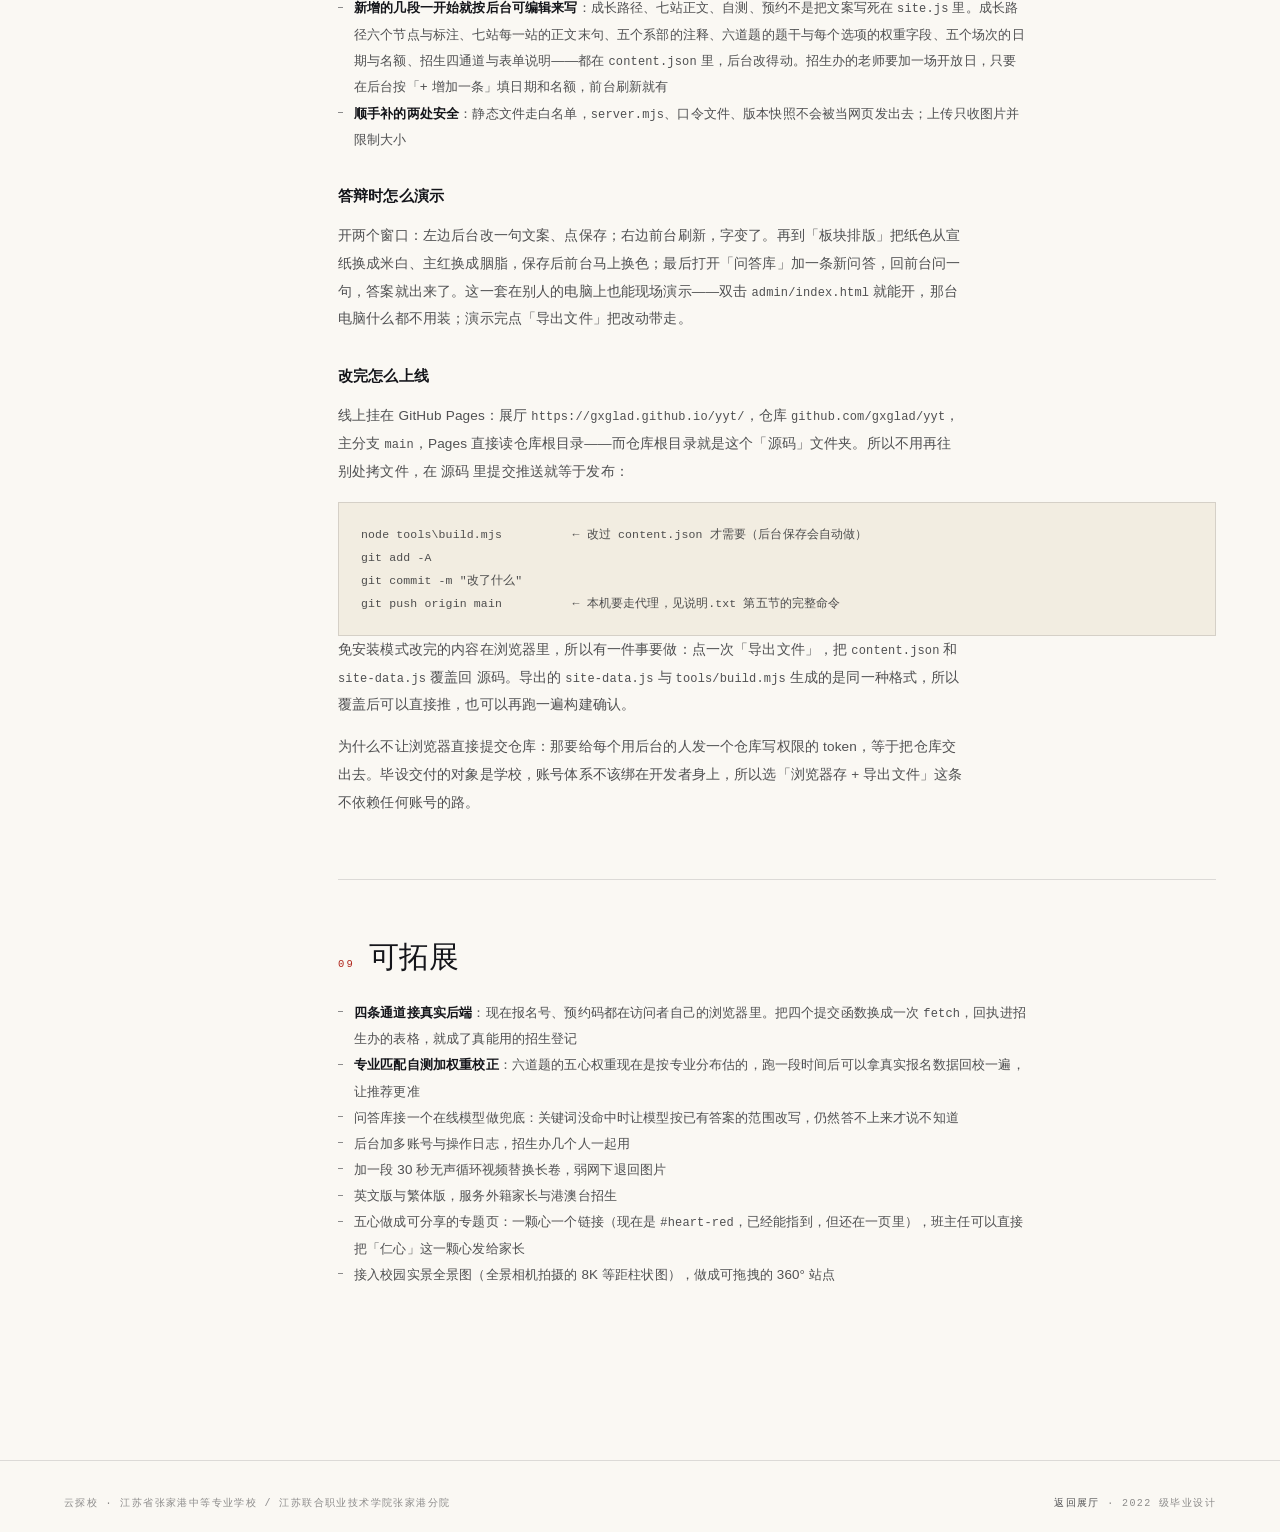
==== commit e0741e06: "设计说明补手机端收敛一节；PPT 与说明文档同步手机截图与口径" ====
--- a/设计说明.html
+++ b/设计说明.html
@@ -213,7 +213,8 @@
           <tr><td>线上招生</td><td>把看的人变成报名的人</td><td>四条通道入口 → 报名表单（六字段 + 专业多选）→ 报名号 → 查进度四步条；五步流程、三个层次、六个问答、地址与二维码</td></tr>
         </tbody>
       </table>
-      <p>导航只留五项（七站导览、系部专业、匠心与荣誉、专业自测、招生报名），右上角一个实心的「在线报名」直接跳到报名表单——这是整页唯一的实心按钮，因为它是这个作品唯一希望访客做的事。手机上导航收进抽屉，成长路径六个节点横排转单列，七站仍是点击展开，示意图缩到列表上方，长卷照旧可以拉开。</p>
+      <p>导航只留五项（七站导览、系部专业、匠心与荣誉、专业自测、招生报名），右上角一个实心的「在线报名」直接跳到报名表单——这是整页唯一的实心按钮，因为它是这个作品唯一希望访客做的事。手机上导航收进抽屉，七站仍是点击展开，示意图移到列表上方并放大到 58vw（原来 46vw，右侧空出一片），长卷照旧可以拉开。</p>
+      <p><b>手机端单独收过一轮。</b>家长多半是在微信里点开链接的，所以 390 宽的版式不是桌面版的等比缩小，而是一套更紧的排法：段落留白从 72–140px 收到 44px；成长路径六节点用两列（先试过单列，反而从 916px 涨到 1353px，因为每个节点的正文本身不长，单列只是把横向的空当换成纵向的）；六个问题从一列改两列；系部筛选的六个按钮改成一行横滑，不折两行；23 个专业标签收进一块 <code>max-height:126px</code> 的可滚动区；匠心与荣誉三张新闻图从三张 16:10 大图改成一条 1:1 横排；预约场次压成「日期 + 余量条 + 时段」的一行式；页脚三列链接并成两列。整页高度从 18803px 降到 14258px，320 / 360 / 390 / 414 / 768 / 1024 / 1440 七个宽度的 <code>scrollWidth</code> 都等于视口宽。</p>
       <p>另外，右下角常驻一个「问校园」按钮：点开是一层面板，25 组固定问答按关键词命中，答不上来就直说不知道，并建议换个问法或去官网、问招生办。</p>
       <p><b>关于跳转。</b>这一版刻意让几个段落互相能跳，避免「一段一段往下看，看完就过去了」：成长路径小签 → 按心筛专业、七站小签 → 按心筛专业、专业小签 → 按心筛专业、七站正文里的落点 → 系部专业、自测结果 → 报名表单、招生通道 → 四个表单。所有跳转都是页内锚点，不用等加载，手机上也不会跳出去回不来。</p>
     </section>
--- a/assets/css/style.css
+++ b/assets/css/style.css
@@ -1875,3 +1875,204 @@
   .qz__maj{ padding:14px; }
   .toast{ bottom:76px; width:calc(100vw - 32px); text-align:center; }
 }
+
+/* ============================================================
+   手机端收敛（2026.11-d）
+   目标：390 宽下把整页从一万八千多像素压下来，同时不牺牲可读性。
+   原则：① 段落留白统一收紧；② 每段只保留一层说明文字，删除重复的
+   引导语；③ 列表类内容改成两列或折叠，不让它一行占满整个屏幕。
+   ============================================================ */
+@media (max-width:760px){
+  /* 段落留白：桌面是 72–140px，手机上 44px 就够 */
+  .sec{ padding:44px 0; }
+  .sec__head{
+    padding-bottom:22px; margin-bottom:26px;
+    gap:12px;
+  }
+  .sec__h{ margin-top:10px; line-height:1.24; font-size:clamp(27px,8vw,34px); }
+  .sec__lead{ font-size:13.5px; line-height:1.85; }
+  .kicker{ font-size:9.5px; letter-spacing:.2em; }
+
+  /* 首屏：标题与信息条之间不再留 42px 空档 */
+  .hero{ min-height:auto; padding-top:calc(var(--nav-h) + 36px); padding-bottom:34px; }
+  .hero__title{ font-size:clamp(50px,15.5vw,76px); margin-top:20px; }
+  .hero__sub{ margin-top:10px; font-size:13px; }
+  .hero__lead{ margin-top:16px; font-size:13.5px; line-height:1.85; }
+  .hero__acts{ margin-top:24px; gap:9px; }
+  .hero__acts .btn{ height:44px; font-size:12.5px; }
+  .hero__meta{ margin-top:28px; gap:0; }
+  .hero__meta > div{ padding:12px 12px 0 0; }
+  .hero__meta > div:nth-child(2n){ padding-left:12px; }
+  .hero__meta dt{ font-size:9px; letter-spacing:.16em; }
+  .hero__meta dd{ font-size:12.5px; margin-top:4px; line-height:1.6; }
+
+  /* 成长路径：六节点从 2 列改成竖排时间轴，避免卡片宽窄不齐 */
+  .sec--path{ padding-top:44px; }
+  .pathhead{ gap:14px; margin-bottom:26px; }
+  .pathhead h3{ font-size:clamp(26px,7.6vw,32px); }
+  .pathhead > p{ font-size:12.5px; line-height:1.85; }
+  .ppath{ grid-template-columns:1fr 1fr; }
+  .pstep{ padding:14px 12px 12px 0; }
+  .pstep::before{ top:20px; }
+  .pstep p{ padding-right:0; font-size:12.2px; line-height:1.8; }
+  .pstep__hs{ margin-top:9px; }
+  .pstep__hs .hchip{ height:20px; font-size:9.5px; }
+
+  /* 长卷：手机上不占一屏半，缩到 100vh 让下一个标题能露出来 */
+  .unroll{ height:100vh; min-height:560px; }
+  .unroll__foot{ gap:6px; }
+
+  /* 六个问题：改成两列，六条从一屏半压到一屏 */
+  .stats, .stats--fit{ grid-template-columns:1fr 1fr; }
+  .stats > .stat, .stats--fit > .stat{
+    border-top:1px solid var(--line); margin-top:-1px;
+    padding:16px 12px 16px 0;
+  }
+  .stats > .stat:nth-child(-n+2), .stats--fit > .stat:nth-child(-n+2){ border-top:0; margin-top:0; }
+  .stats > .stat:nth-child(even), .stats--fit > .stat:nth-child(even){
+    padding-left:14px; padding-right:0; border-left:1px solid var(--line);
+  }
+  .stats > .stat:nth-child(odd), .stats--fit > .stat:nth-child(odd){ border-left:0; }
+  .stat{ padding:16px 12px 16px 0; }
+  .stat__q{ font-size:12px; margin-bottom:9px; }
+  .stat__n{ font-size:clamp(34px,10vw,44px); }
+  .stat__t{ margin-top:7px; font-size:13px; }
+  .stat__d{ margin-top:5px; font-size:11.5px; line-height:1.7; }
+
+  /* 七站：示意图与编号并排时不留下右侧空白，展开区也收紧 */
+  .walk{ padding:44px 0 40px; }
+  .walk__side{ gap:16px; margin-bottom:20px; padding-bottom:16px; }
+  .plan{ width:min(230px,58vw); }
+  .walk__num b{ font-size:16px; }
+  .walk__hd{ row-gap:2px; padding:14px 0; }
+  .walk__nm{ font-size:15px; }
+  .walk__body{ padding-top:12px; padding-bottom:16px; }
+  .walk__heart{ font-size:12.2px; line-height:1.8; }
+  .walk__hs{ margin-top:8px; }
+
+  /* 系部专业：筛选按钮两行变一行可横滑，系部展开区收紧 */
+  .mfilter{
+    flex-wrap:nowrap; overflow-x:auto; gap:6px;
+    margin:0 calc(var(--pad) * -1) 20px;
+    padding:0 var(--pad) 4px;
+    -webkit-overflow-scrolling:touch; scrollbar-width:none;
+  }
+  .mfilter::-webkit-scrollbar{ display:none; }
+  .fbtn{ flex:none; height:31px; padding:0 11px; font-size:11.5px; }
+  .dept__hd{ grid-template-columns:30px 1fr 18px; padding:14px 0; }
+  .dept__nm{ font-size:15.5px; }
+  .dept__sm{ font-size:11.5px; line-height:1.6; }
+  .dept__in > div{ padding-bottom:20px; }
+  .dept__in > div > .mrows{ margin-top:4px; }
+  .chips{ gap:5px; }
+  .chips li{ font-size:10.5px; padding:3px 7px; }
+  .dept__note{ font-size:11.5px; line-height:1.75; margin-top:12px; }
+  .mrow{ padding:12px 0; }
+  .mrow__hd b{ font-size:14.5px; }
+  .mrow > p{ margin-top:4px; font-size:11.8px; line-height:1.75; }
+  .mrow__hs{ margin-top:8px; }
+
+  /* 匠心与荣誉：三块大字挤成一行可读，时间线节点减重 */
+  .craft{ padding:44px 0; }
+  .craft__big > div{ padding-top:12px; }
+  .craft__big b{ font-size:24px; }
+  .craft__big span{ font-size:10.5px; line-height:1.5; }
+  .tl{ margin-top:26px; }
+  .tl li{ padding:12px 0 12px 20px; }
+  .tl b{ font-size:13.5px; }
+  .tl p{ font-size:11.8px; line-height:1.7; }
+  .intl{ gap:1px; }
+  .news{ gap:8px; }
+
+  /* 自测：题干与选项都收紧，六题一屏半内走完 */
+  .qz__q{ font-size:15.5px; line-height:1.5; }
+  .qo{ padding:11px 13px; font-size:12.5px; }
+  .qz__bar-row{ grid-template-columns:52px 1fr 26px; gap:8px; }
+  .qz__res h3{ font-size:21px; }
+  .qz__res > p{ font-size:12.2px; }
+  .qz__maj{ padding:12px; }
+  .qz__maj b{ font-size:14.5px; }
+
+  /* 预约探校：场次从 2 列改 1 列会翻倍变高，保持 2 列但压扁卡片 */
+  .blk__h{ margin-bottom:9px; }
+  .slots{ grid-template-columns:1fr 1fr; gap:7px; margin-bottom:22px; }
+  .slot{ flex-direction:row; flex-wrap:wrap; align-items:center; gap:2px 6px; padding:9px 10px 8px; }
+  .slot__d{ flex:1; font-size:13.5px; }
+  .slot__d i{ font-size:9px; margin-left:3px; }
+  .slot__t{ font-size:9.5px; flex:1 0 100%; order:3; }
+  .slot__bar{ flex:1 0 100%; order:2; margin:3px 0 0; }
+  .slot__bar i{ height:2px; }
+  .slot__l{ flex:none; order:1; font-size:9px; }
+  .route{ margin-bottom:18px; }
+  .rt{ grid-template-columns:22px 1fr; gap:10px; padding:10px 0; }
+  .rt__m{ display:none; }
+  .rt b{ font-size:13.5px; }
+  .rt p{ font-size:11.5px; line-height:1.7; }
+  .tips{ gap:5px; }
+  .tips li{ font-size:11.5px; line-height:1.7; }
+  .vform, .aform, .cform{ padding:15px; }
+  .aform__sub{ font-size:11.5px; line-height:1.7; margin-top:6px; }
+  .cform{ margin-top:14px; }
+  .fd{ margin-bottom:11px; }
+  .fd > span{ font-size:10px; letter-spacing:.14em; margin-bottom:5px; }
+  .fd input, .fd select, .fd textarea{ height:42px; font-size:13.5px; padding:0 11px; }
+  .fd textarea{ height:auto; padding:10px 11px; }
+
+  /* 线上招生：四通道 813px → 一屏内；表单与流程同步收紧 */
+  .sec--admit{ padding:44px 0; }
+  .chns{ margin-bottom:28px; }
+  .chn{ padding:14px 16px; flex-direction:row; flex-wrap:wrap; align-items:baseline; gap:0 10px; }
+  .chn__no{ width:100%; }
+  .chn b{ font-size:15.5px; margin:6px 0 0; flex:1; }
+  .chn p{ font-size:11.2px; line-height:1.7; flex:1 0 100%; margin-top:5px; }
+  .chn__act{ border-top:0; margin-top:8px; padding-top:0; flex:1 0 100%; font-size:10.5px; }
+  .flow li{ grid-template-columns:30px 1fr; gap:10px; padding:13px 0; }
+  .flow b{ font-size:11px; }
+  .flow h4{ font-size:14px; margin-top:1px; }
+  .flow p{ font-size:11.5px; line-height:1.7; margin-top:3px; }
+  .levels{ margin-top:22px; }
+  .lv{ padding:11px 0; }
+  .lv b{ font-size:13.5px; }
+  .lv span{ font-size:11.2px; line-height:1.7; }
+  .contact{ gap:12px; margin-top:22px; }
+  .contact img{ width:96px; height:96px; }
+  .contact dl{ gap:1px 10px; }
+  .contact dt{ font-size:9px; }
+  .contact dd{ font-size:11.5px; line-height:1.6; }
+  /* 23 个专业标签在手机上要占 8 行、两百多像素，改成可滚动的一块 */
+  .picks{
+    gap:5px; max-height:126px; overflow-y:auto;
+    padding:2px 6px 2px 2px; border:1px solid var(--line);
+    background:color-mix(in srgb,var(--paper) 60%,transparent);
+  }
+  .pk{ height:26px; padding:0 8px; font-size:10.5px; }
+  .track__steps li{ font-size:10px; }
+
+  /* 匠心与荣誉：三张新闻图改成一条横排小图，不再各占一张 16:10 大图 */
+  .news{ grid-template-columns:repeat(3,1fr); gap:7px; }
+  .news img{ aspect-ratio:1/1; }
+  .news figcaption{ margin-top:5px; font-size:9.5px; line-height:1.5; }
+
+  /* 页脚：品牌独占一行，三列链接并成两列 */
+  .foot{ padding-top:36px; }
+  .foot__top{
+    grid-template-columns:1fr 1fr; gap:20px 18px;
+    padding-bottom:22px;
+  }
+  .foot__brand{ grid-column:1/-1; gap:12px; }
+  .foot__brand img{ width:34px; height:34px; }
+  .foot__brand b{ font-size:13px; }
+  .foot__brand span{ margin-top:5px; font-size:11px; line-height:1.65; }
+  .foot h5{ margin-bottom:9px; font-size:9px; }
+  .foot li{ margin-bottom:5px; }
+  .foot li a{ font-size:12px; }
+  .foot__bot{ padding-top:14px; font-size:10.5px; }
+}
+
+@media (max-width:359px){
+  .foot__top{ grid-template-columns:1fr; }
+  .stats, .stats--fit{ grid-template-columns:1fr; }
+  .stats > .stat:nth-child(-n+2), .stats--fit > .stat:nth-child(-n+2){ border-top:1px solid var(--line); margin-top:-1px; }
+  .stats > .stat:nth-child(-n+1), .stats--fit > .stat:nth-child(-n+1){ border-top:0; margin-top:0; }
+  .stats > .stat, .stats--fit > .stat{ padding-left:0 !important; border-left:0 !important; }
+}
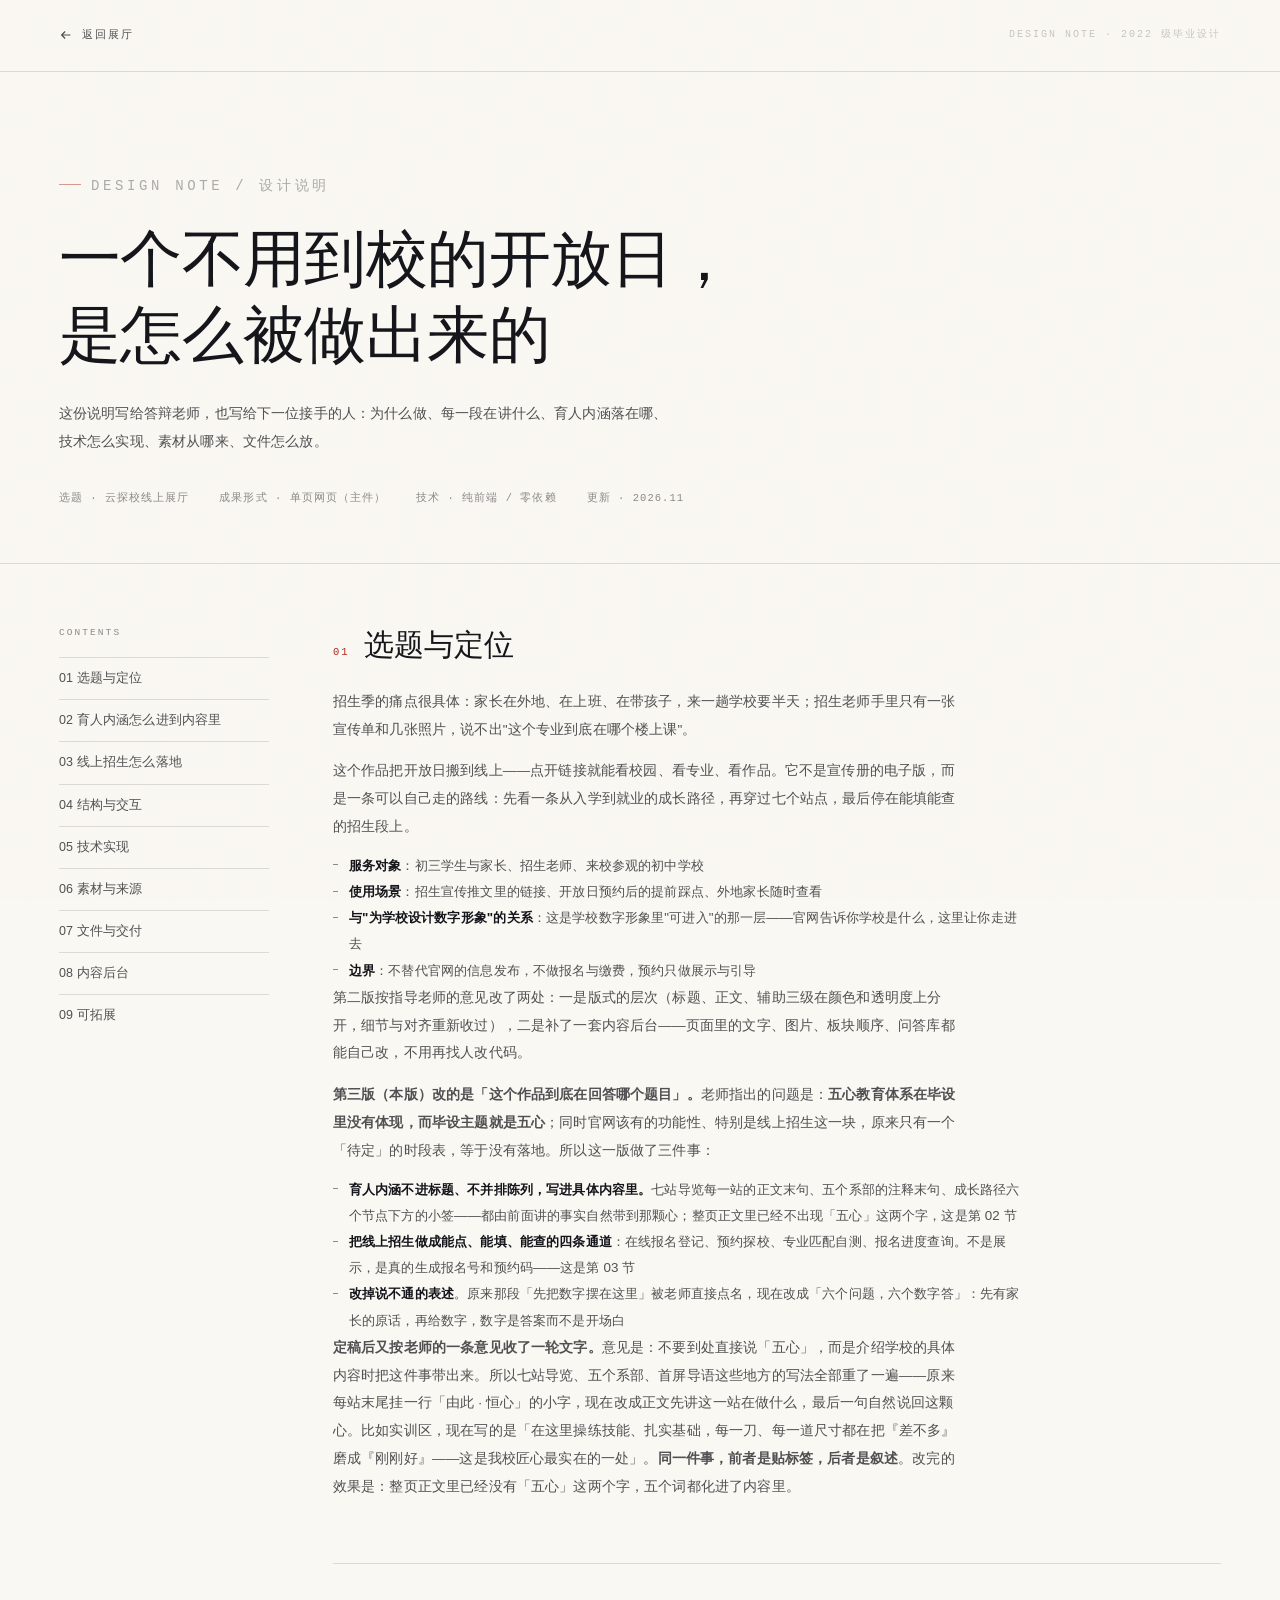
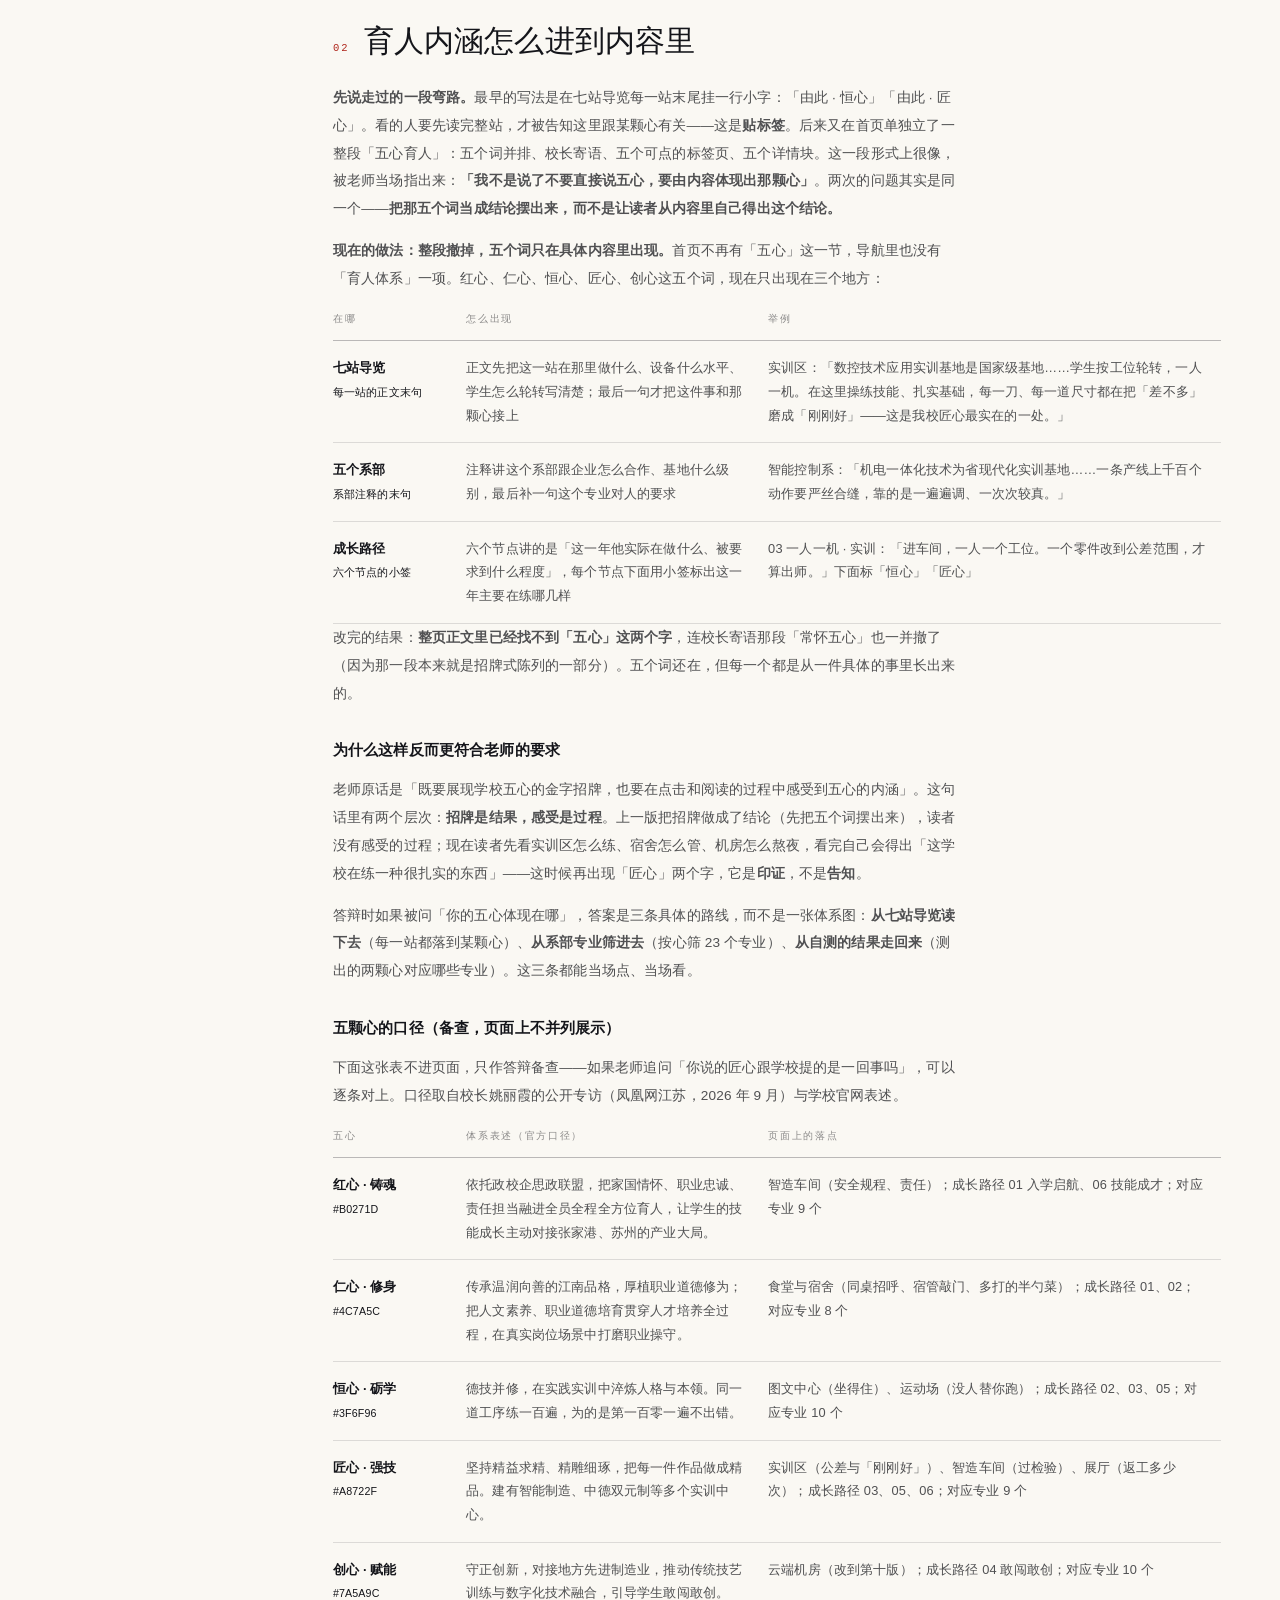
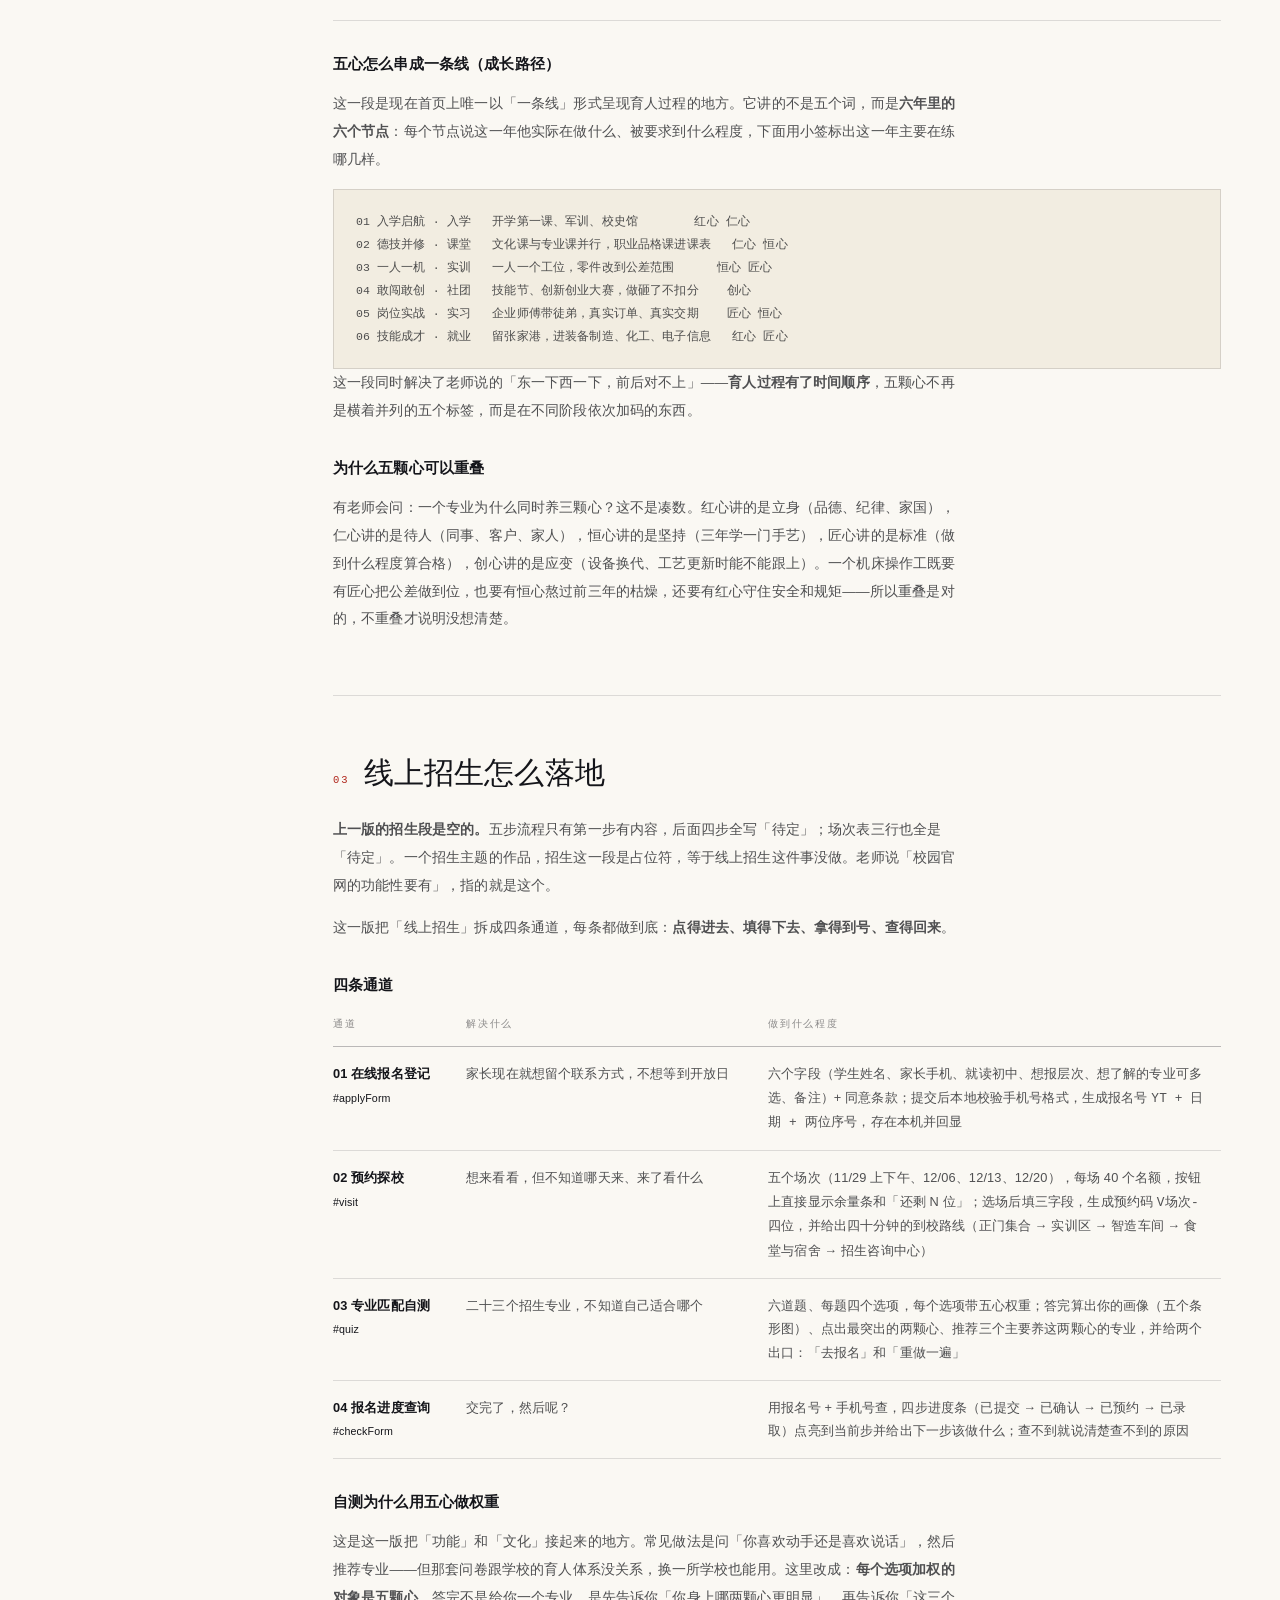
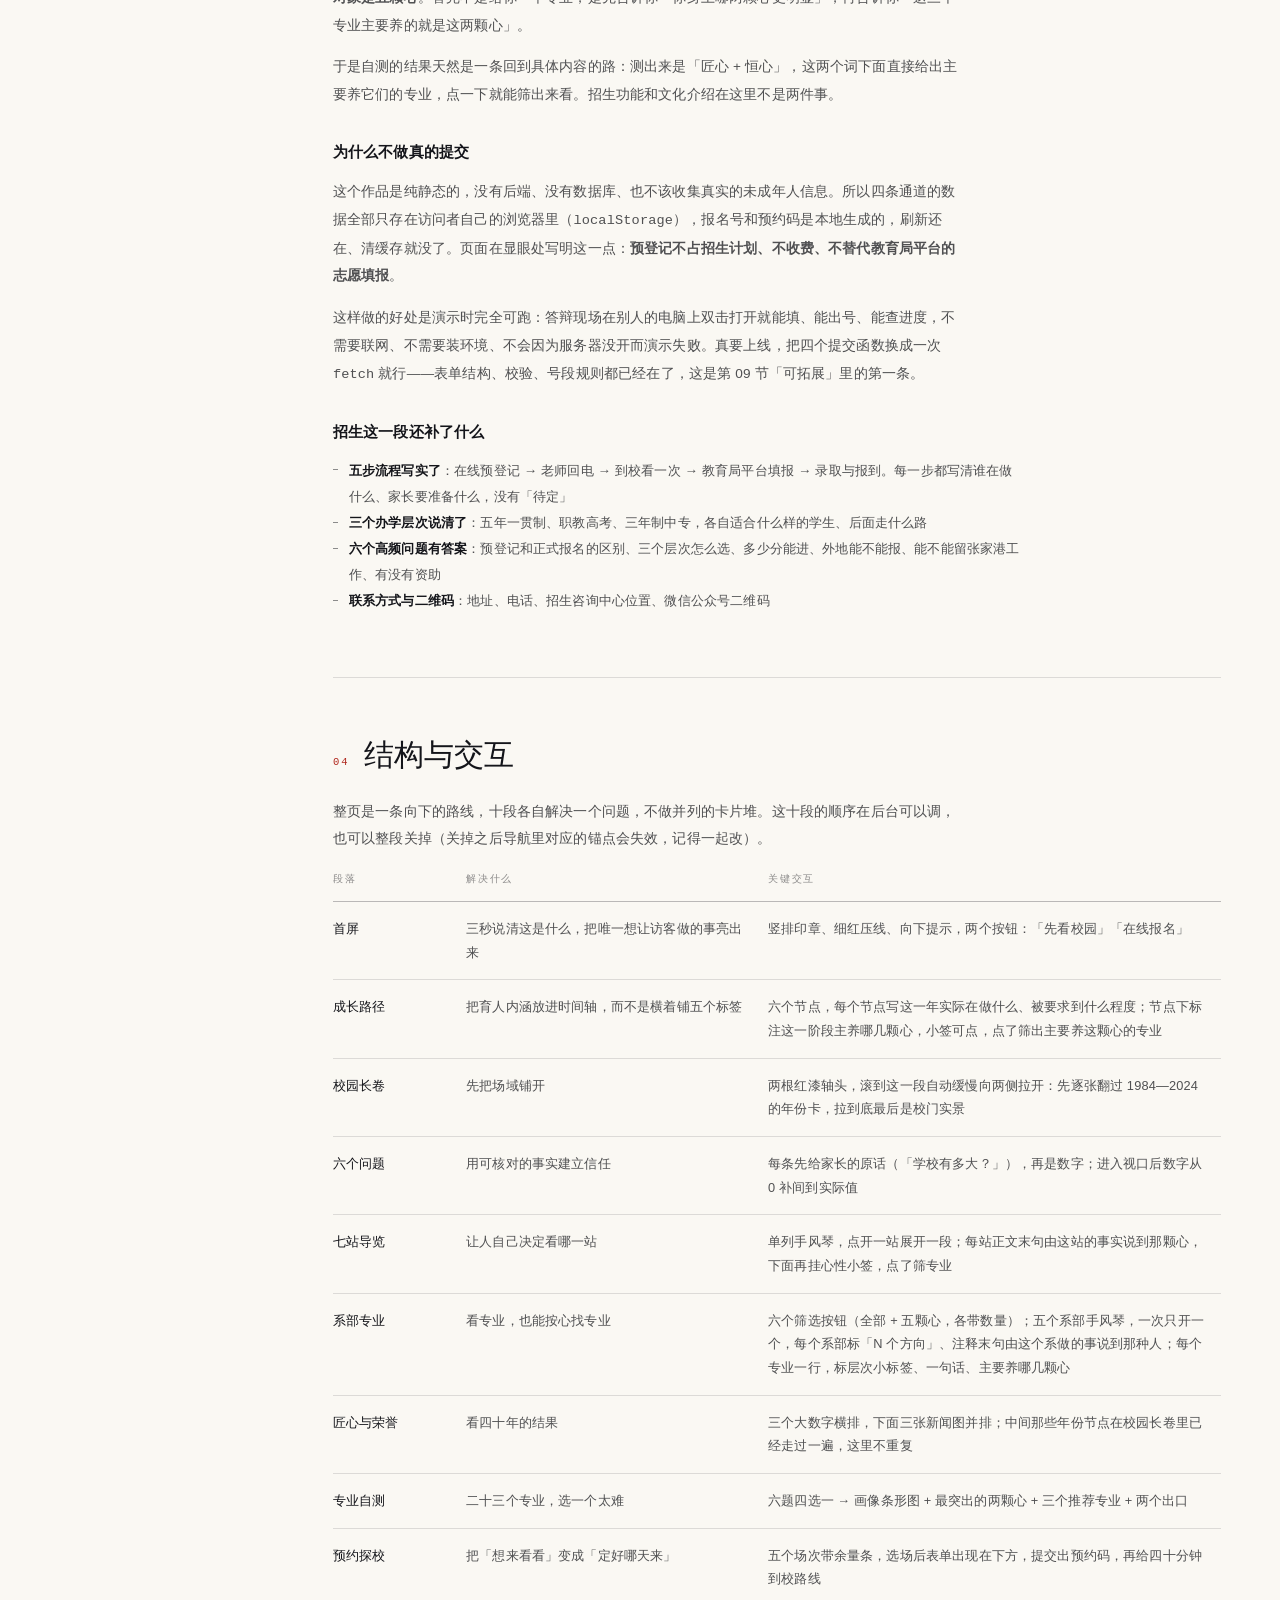
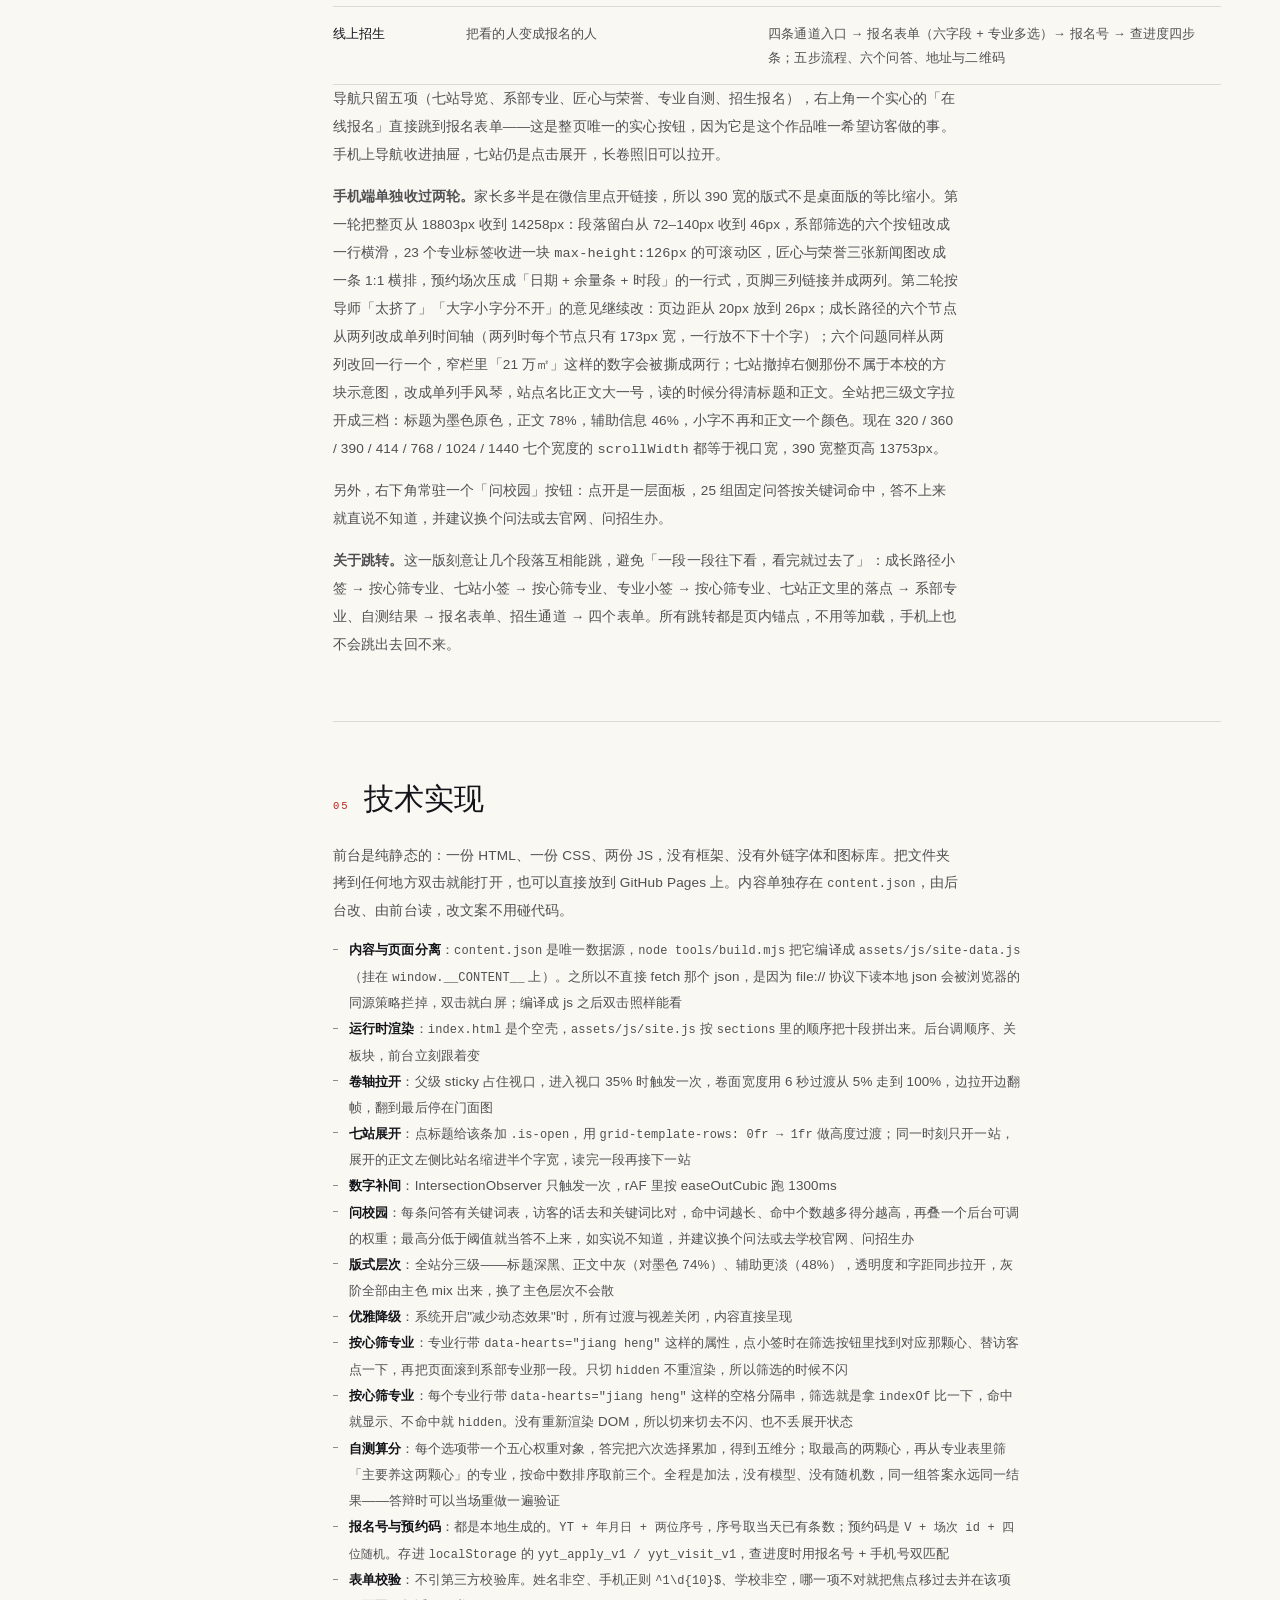
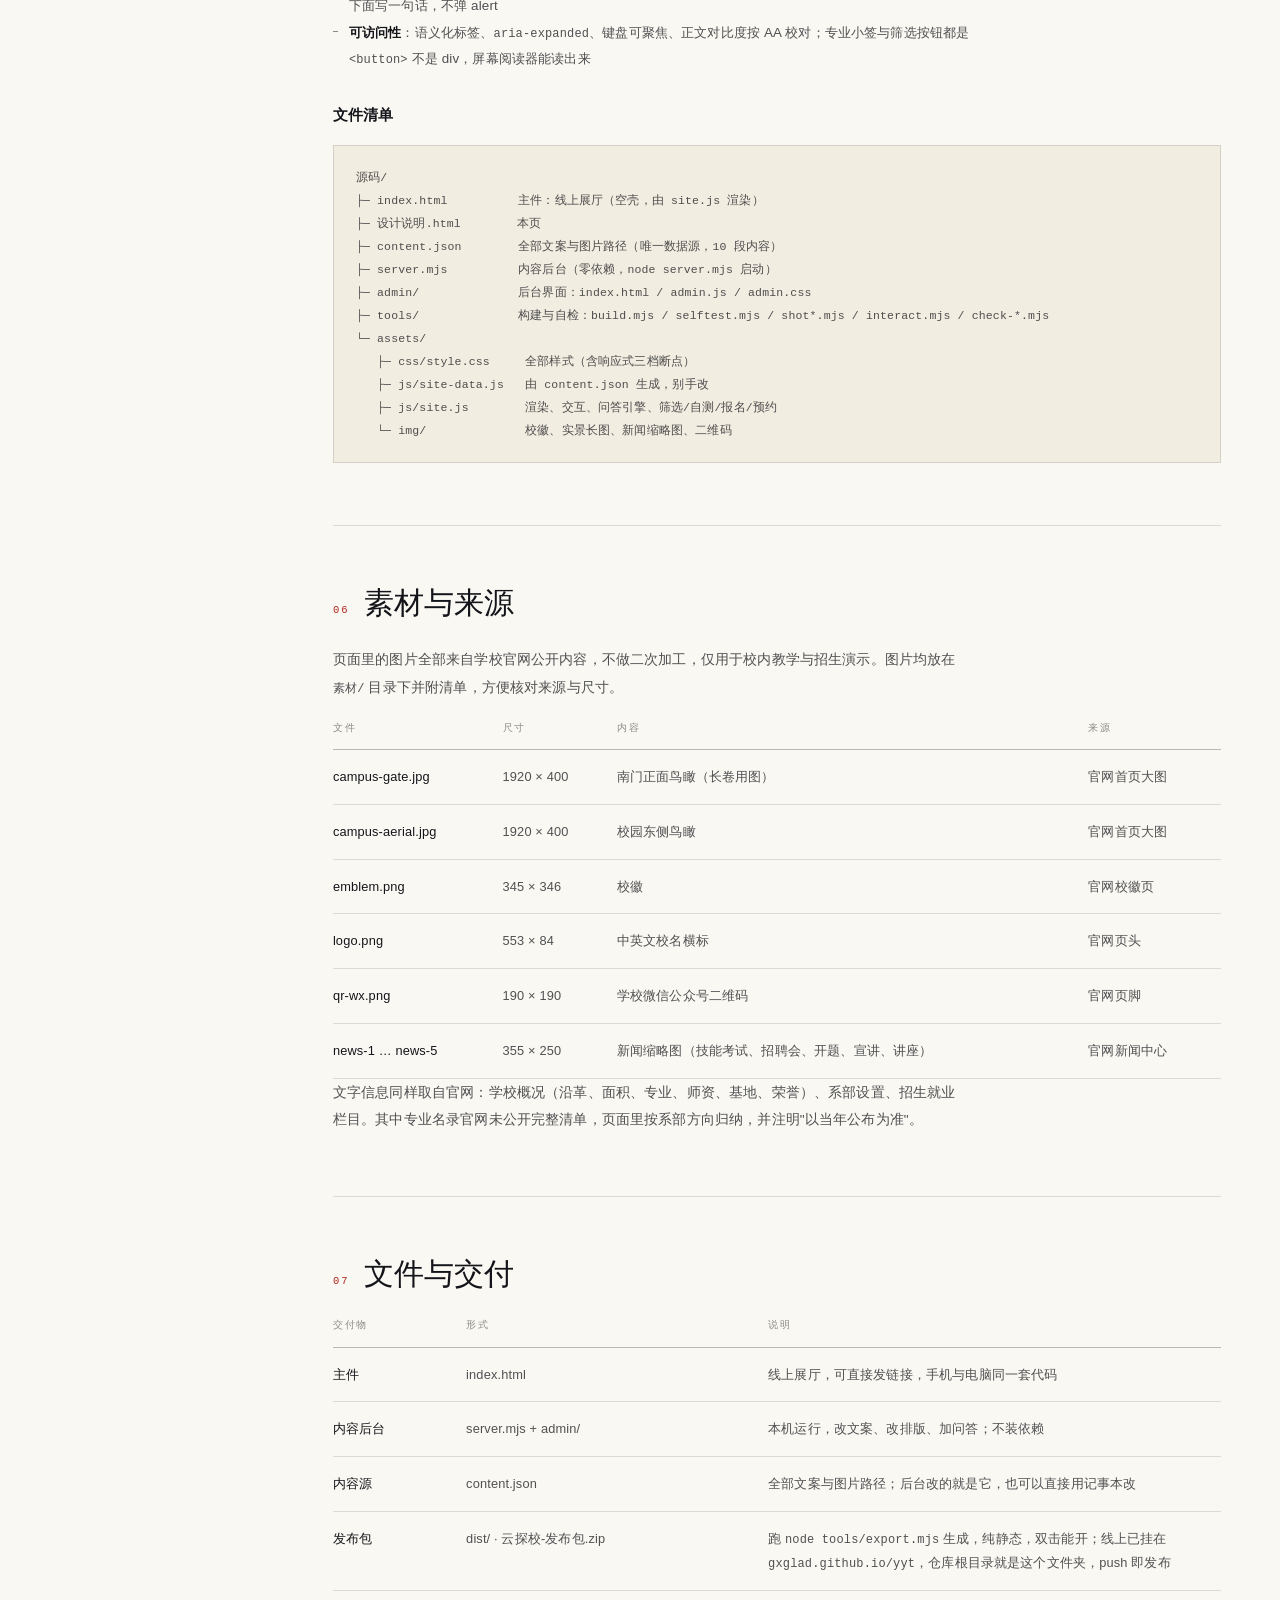
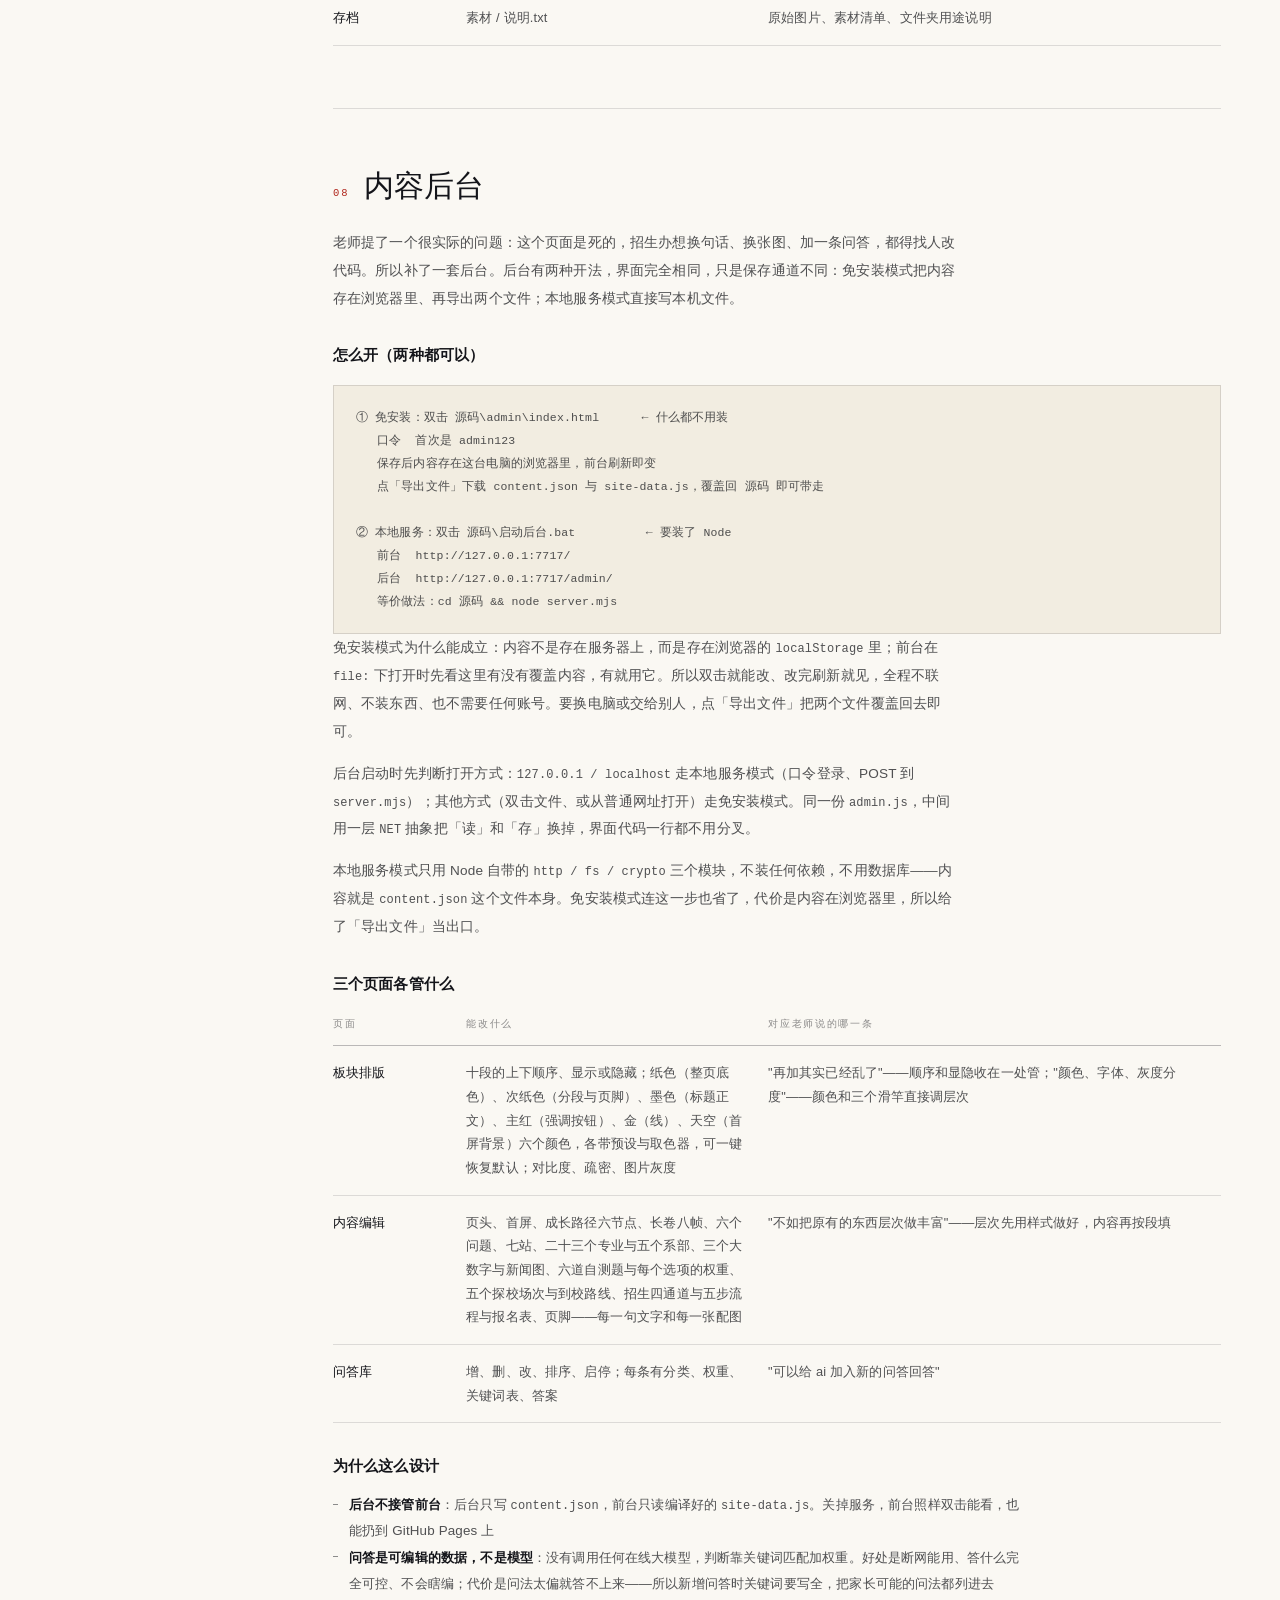
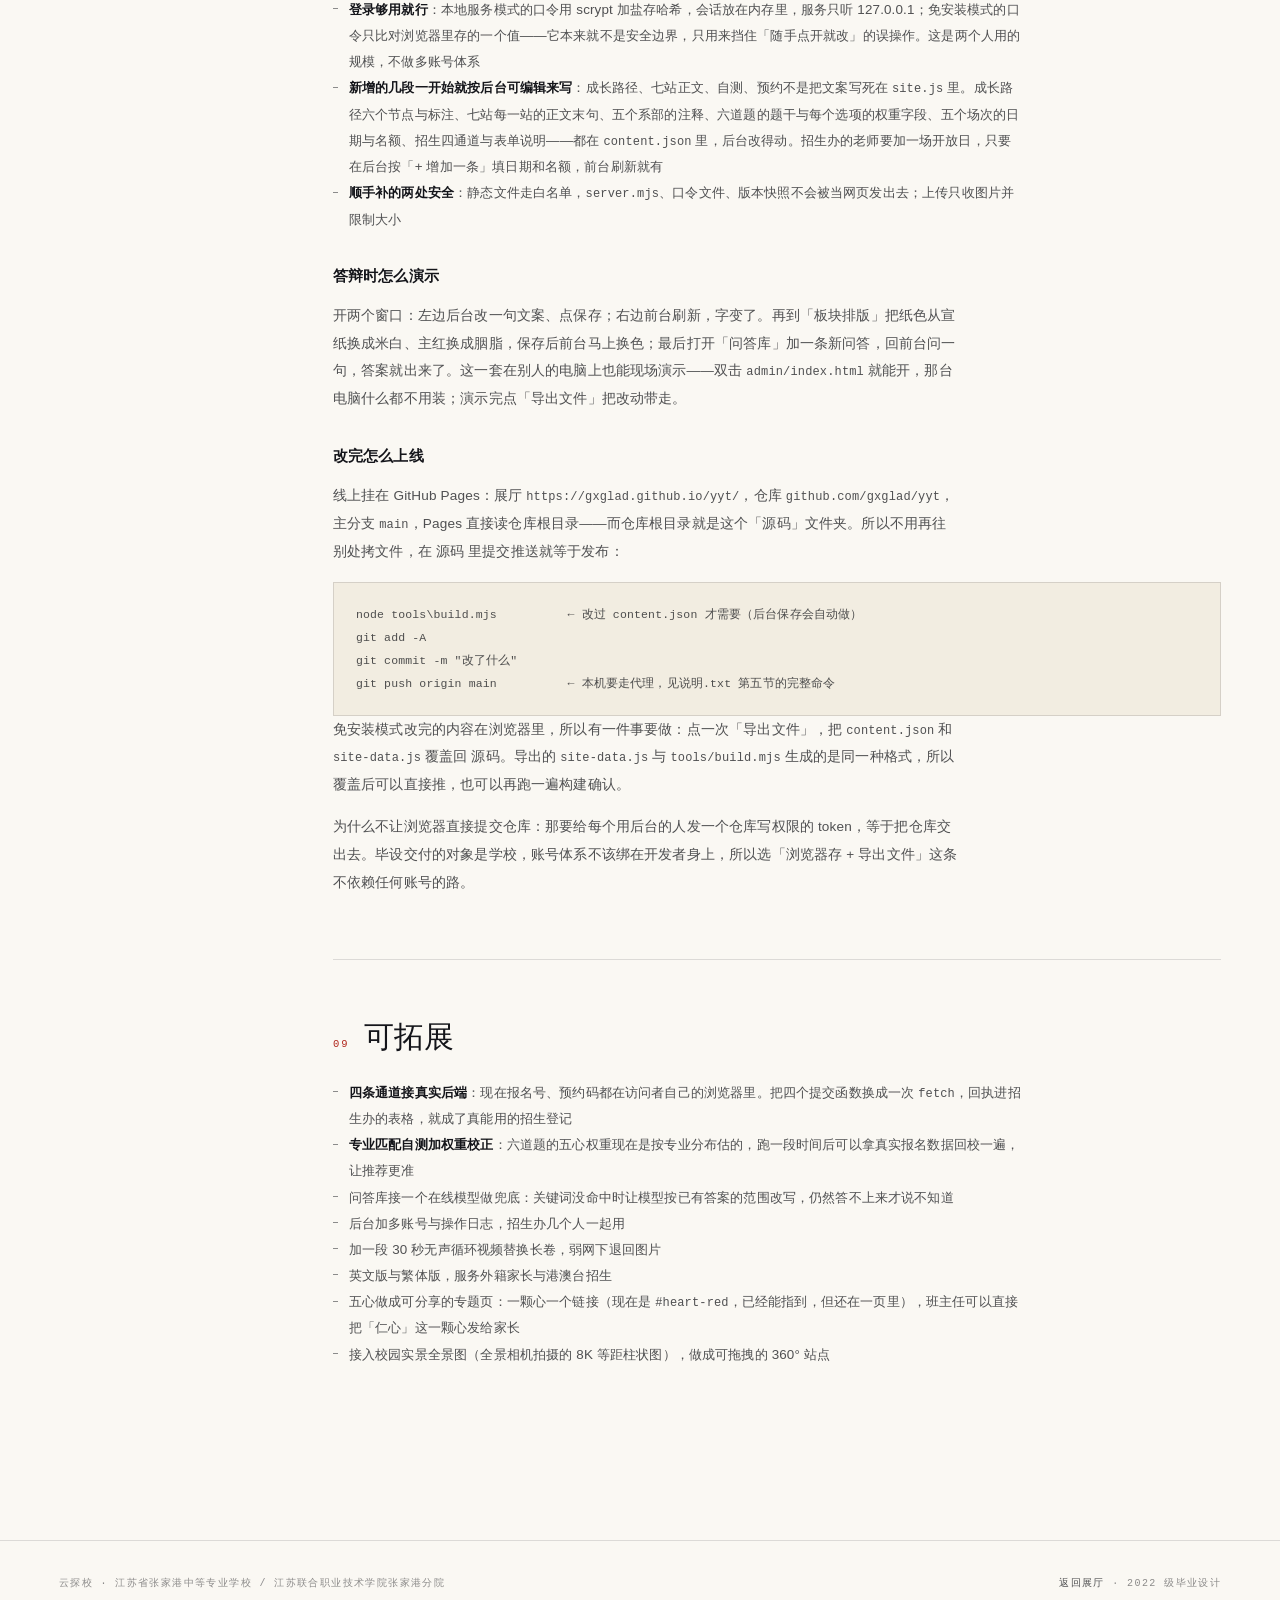
==== commit 1ad4e8f1: "设计说明、开题报告同步到减法后的结构：七站不再有示意图、匠心段不再有时间线、办学层次只在专业行上" ====
--- a/设计说明.html
+++ b/设计说明.html
@@ -50,7 +50,7 @@
     <section class="doc__sec" id="s1">
       <h2><i>01</i>选题与定位</h2>
       <p>招生季的痛点很具体：家长在外地、在上班、在带孩子，来一趟学校要半天；招生老师手里只有一张宣传单和几张照片，说不出"这个专业到底在哪个楼上课"。</p>
-      <p>这个作品把开放日搬到线上——点开链接就能看校园、看专业、看作品。它不是宣传册的电子版，而是一条可以自己走的路线：七个站点，点开哪一站就看哪一站，最后停在招生信息上。</p>
+      <p>这个作品把开放日搬到线上——点开链接就能看校园、看专业、看作品。它不是宣传册的电子版，而是一条可以自己走的路线：先看一条从入学到就业的成长路径，再穿过七个站点，最后停在能填能查的招生段上。</p>
       <ul>
         <li><b>服务对象</b>：初三学生与家长、招生老师、来校参观的初中学校</li>
         <li><b>使用场景</b>：招生宣传推文里的链接、开放日预约后的提前踩点、外地家长随时查看</li>
@@ -205,16 +205,16 @@
           <tr><td>成长路径</td><td>把育人内涵放进时间轴，而不是横着铺五个标签</td><td>六个节点，每个节点写这一年实际在做什么、被要求到什么程度；节点下标注这一阶段主养哪几颗心，小签可点，点了筛出主要养这颗心的专业</td></tr>
           <tr><td>校园长卷</td><td>先把场域铺开</td><td>两根红漆轴头，滚到这一段自动缓慢向两侧拉开：先逐张翻过 1984—2024 的年份卡，拉到底最后是校门实景</td></tr>
           <tr><td>六个问题</td><td>用可核对的事实建立信任</td><td>每条先给家长的原话（「学校有多大？」），再是数字；进入视口后数字从 0 补间到实际值</td></tr>
-          <tr><td>七站导览</td><td>让人自己决定看哪一站</td><td>点开一站展开一段，右侧校园示意图高亮对应楼、定位点跟着走；每站正文末句由这站的事实说到那颗心，下面再挂五心小签，点了筛专业</td></tr>
-          <tr><td>系部专业</td><td>看专业、看办学层次，也能按心找专业</td><td>六个筛选按钮（全部 + 五颗心，各带数量）；五个系部手风琴，一次只开一个，每个系部标「N 个方向」、注释末句由这个系做的事说到那种人；每个专业一行，标层次、一句话、主要养哪几颗心</td></tr>
-          <tr><td>匠心与荣誉</td><td>看四十年的来路</td><td>时间线节点逐个亮起，右侧三张新闻图</td></tr>
+          <tr><td>七站导览</td><td>让人自己决定看哪一站</td><td>单列手风琴，点开一站展开一段；每站正文末句由这站的事实说到那颗心，下面再挂心性小签，点了筛专业</td></tr>
+          <tr><td>系部专业</td><td>看专业，也能按心找专业</td><td>六个筛选按钮（全部 + 五颗心，各带数量）；五个系部手风琴，一次只开一个，每个系部标「N 个方向」、注释末句由这个系做的事说到那种人；每个专业一行，标层次小标签、一句话、主要养哪几颗心</td></tr>
+          <tr><td>匠心与荣誉</td><td>看四十年的结果</td><td>三个大数字横排，下面三张新闻图并排；中间那些年份节点在校园长卷里已经走过一遍，这里不重复</td></tr>
           <tr><td>专业自测</td><td>二十三个专业，选一个太难</td><td>六题四选一 → 画像条形图 + 最突出的两颗心 + 三个推荐专业 + 两个出口</td></tr>
           <tr><td>预约探校</td><td>把「想来看看」变成「定好哪天来」</td><td>五个场次带余量条，选场后表单出现在下方，提交出预约码，再给四十分钟到校路线</td></tr>
-          <tr><td>线上招生</td><td>把看的人变成报名的人</td><td>四条通道入口 → 报名表单（六字段 + 专业多选）→ 报名号 → 查进度四步条；五步流程、三个层次、六个问答、地址与二维码</td></tr>
-        </tbody>
-      </table>
-      <p>导航只留五项（七站导览、系部专业、匠心与荣誉、专业自测、招生报名），右上角一个实心的「在线报名」直接跳到报名表单——这是整页唯一的实心按钮，因为它是这个作品唯一希望访客做的事。手机上导航收进抽屉，七站仍是点击展开，示意图移到列表上方并放大到 58vw（原来 46vw，右侧空出一片），长卷照旧可以拉开。</p>
-      <p><b>手机端单独收过一轮。</b>家长多半是在微信里点开链接的，所以 390 宽的版式不是桌面版的等比缩小，而是一套更紧的排法：段落留白从 72–140px 收到 44px；成长路径六节点用两列（先试过单列，反而从 916px 涨到 1353px，因为每个节点的正文本身不长，单列只是把横向的空当换成纵向的）；六个问题从一列改两列；系部筛选的六个按钮改成一行横滑，不折两行；23 个专业标签收进一块 <code>max-height:126px</code> 的可滚动区；匠心与荣誉三张新闻图从三张 16:10 大图改成一条 1:1 横排；预约场次压成「日期 + 余量条 + 时段」的一行式；页脚三列链接并成两列。整页高度从 18803px 降到 14258px，320 / 360 / 390 / 414 / 768 / 1024 / 1440 七个宽度的 <code>scrollWidth</code> 都等于视口宽。</p>
+          <tr><td>线上招生</td><td>把看的人变成报名的人</td><td>四条通道入口 → 报名表单（六字段 + 专业多选）→ 报名号 → 查进度四步条；五步流程、六个问答、地址与二维码</td></tr>
+        </tbody>
+      </table>
+      <p>导航只留五项（七站导览、系部专业、匠心与荣誉、专业自测、招生报名），右上角一个实心的「在线报名」直接跳到报名表单——这是整页唯一的实心按钮，因为它是这个作品唯一希望访客做的事。手机上导航收进抽屉，七站仍是点击展开，长卷照旧可以拉开。</p>
+      <p><b>手机端单独收过两轮。</b>家长多半是在微信里点开链接，所以 390 宽的版式不是桌面版的等比缩小。第一轮把整页从 18803px 收到 14258px：段落留白从 72–140px 收到 46px，系部筛选的六个按钮改成一行横滑，23 个专业标签收进一块 <code>max-height:126px</code> 的可滚动区，匠心与荣誉三张新闻图改成一条 1:1 横排，预约场次压成「日期 + 余量条 + 时段」的一行式，页脚三列链接并成两列。第二轮按导师「太挤了」「大字小字分不开」的意见继续改：页边距从 20px 放到 26px；成长路径的六个节点从两列改成单列时间轴（两列时每个节点只有 173px 宽，一行放不下十个字）；六个问题同样从两列改回一行一个，窄栏里「21 万㎡」这样的数字会被撕成两行；七站撤掉右侧那份不属于本校的方块示意图，改成单列手风琴，站点名比正文大一号，读的时候分得清标题和正文。全站把三级文字拉开成三档：标题为墨色原色，正文 78%，辅助信息 46%，小字不再和正文一个颜色。现在 320 / 360 / 390 / 414 / 768 / 1024 / 1440 七个宽度的 <code>scrollWidth</code> 都等于视口宽，390 宽整页高 13753px。</p>
       <p>另外，右下角常驻一个「问校园」按钮：点开是一层面板，25 组固定问答按关键词命中，答不上来就直说不知道，并建议换个问法或去官网、问招生办。</p>
       <p><b>关于跳转。</b>这一版刻意让几个段落互相能跳，避免「一段一段往下看，看完就过去了」：成长路径小签 → 按心筛专业、七站小签 → 按心筛专业、专业小签 → 按心筛专业、七站正文里的落点 → 系部专业、自测结果 → 报名表单、招生通道 → 四个表单。所有跳转都是页内锚点，不用等加载，手机上也不会跳出去回不来。</p>
     </section>
@@ -224,10 +224,9 @@
       <p>前台是纯静态的：一份 HTML、一份 CSS、两份 JS，没有框架、没有外链字体和图标库。把文件夹拷到任何地方双击就能打开，也可以直接放到 GitHub Pages 上。内容单独存在 <span style="font-family:var(--mono);font-size:12px">content.json</span>，由后台改、由前台读，改文案不用碰代码。</p>
       <ul>
         <li><b>内容与页面分离</b>：<span style="font-family:var(--mono);font-size:12px">content.json</span> 是唯一数据源，<span style="font-family:var(--mono);font-size:12px">node tools/build.mjs</span> 把它编译成 <span style="font-family:var(--mono);font-size:12px">assets/js/site-data.js</span>（挂在 <span style="font-family:var(--mono);font-size:12px">window.__CONTENT__</span> 上）。之所以不直接 fetch 那个 json，是因为 file:// 协议下读本地 json 会被浏览器的同源策略拦掉，双击就白屏；编译成 js 之后双击照样能看</li>
-        <li><b>运行时渲染</b>：<span style="font-family:var(--mono);font-size:12px">index.html</span> 是个空壳，<span style="font-family:var(--mono);font-size:12px">assets/js/site.js</span> 按 <span style="font-family:var(--mono);font-size:12px">sections</span> 里的顺序把七段拼出来。后台调顺序、关板块，前台立刻跟着变</li>
+        <li><b>运行时渲染</b>：<span style="font-family:var(--mono);font-size:12px">index.html</span> 是个空壳，<span style="font-family:var(--mono);font-size:12px">assets/js/site.js</span> 按 <span style="font-family:var(--mono);font-size:12px">sections</span> 里的顺序把十段拼出来。后台调顺序、关板块，前台立刻跟着变</li>
         <li><b>卷轴拉开</b>：父级 sticky 占住视口，进入视口 35% 时触发一次，卷面宽度用 6 秒过渡从 5% 走到 100%，边拉开边翻帧，翻到最后停在门面图</li>
-        <li><b>七站展开</b>：点标题给该条加 <span style="font-family:var(--mono);font-size:12px">.is-open</span>，用 <span style="font-family:var(--mono);font-size:12px">grid-template-rows: 0fr → 1fr</span> 做高度过渡，同时把示意图对应楼高亮、定位点移过去</li>
-        <li><b>示意图联动</b>：SVG 每块写 <span style="font-family:var(--mono);font-size:12px">data-block</span>，JS 按名字找块，把定位点移到块的右上角，标签同时转白</li>
+        <li><b>七站展开</b>：点标题给该条加 <span style="font-family:var(--mono);font-size:12px">.is-open</span>，用 <span style="font-family:var(--mono);font-size:12px">grid-template-rows: 0fr → 1fr</span> 做高度过渡；同一时刻只开一站，展开的正文左侧比站名缩进半个字宽，读完一段再接下一站</li>
         <li><b>数字补间</b>：IntersectionObserver 只触发一次，rAF 里按 easeOutCubic 跑 1300ms</li>
         <li><b>问校园</b>：每条问答有关键词表，访客的话去和关键词比对，命中词越长、命中个数越多得分越高，再叠一个后台可调的权重；最高分低于阈值就当答不上来，如实说不知道，并建议换个问法或去学校官网、问招生办</li>
         <li><b>版式层次</b>：全站分三级——标题深黑、正文中灰（对墨色 74%）、辅助更淡（48%），透明度和字距同步拉开，灰阶全部由主色 mix 出来，换了主色层次不会散</li>
@@ -312,7 +311,7 @@
         </thead>
         <tbody>
           <tr><td>板块排版</td><td>十段的上下顺序、显示或隐藏；纸色（整页底色）、次纸色（分段与页脚）、墨色（标题正文）、主红（强调按钮）、金（线）、天空（首屏背景）六个颜色，各带预设与取色器，可一键恢复默认；对比度、疏密、图片灰度</td><td>"再加其实已经乱了"——顺序和显隐收在一处管；"颜色、字体、灰度分度"——颜色和三个滑竿直接调层次</td></tr>
-          <tr><td>内容编辑</td><td>页头、首屏、成长路径六节点、长卷八帧、六个问题、七站、二十三个专业与五个系部、时间线与新闻、六道自测题与每个选项的权重、五个探校场次与到校路线、招生四通道与五步流程与报名表、页脚——每一句文字和每一张配图</td><td>"不如把原有的东西层次做丰富"——层次先用样式做好，内容再按段填</td></tr>
+          <tr><td>内容编辑</td><td>页头、首屏、成长路径六节点、长卷八帧、六个问题、七站、二十三个专业与五个系部、三个大数字与新闻图、六道自测题与每个选项的权重、五个探校场次与到校路线、招生四通道与五步流程与报名表、页脚——每一句文字和每一张配图</td><td>"不如把原有的东西层次做丰富"——层次先用样式做好，内容再按段填</td></tr>
           <tr><td>问答库</td><td>增、删、改、排序、启停；每条有分类、权重、关键词表、答案</td><td>"可以给 ai 加入新的问答回答"</td></tr>
         </tbody>
       </table>
--- a/assets/css/style.css
+++ b/assets/css/style.css
@@ -23,31 +23,31 @@
   --sans: -apple-system,BlinkMacSystemFont,"PingFang SC","Hiragino Sans GB","Microsoft YaHei",sans-serif;
   --mono: "SF Mono","JetBrains Mono","Roboto Mono",ui-monospace,Menlo,Consolas,monospace;
 
-  --pad: clamp(20px, 5vw, 88px);
+  --pad: clamp(22px, 4.6vw, 72px);
   --nav-h: 72px;
   --max: 1320px;
 
   /* 层次系统：老师说的"标题和正文要分颜色、透明度"
      L1 标题 / L2 正文 / L3 辅助 —— 三档在字号、字重、颜色、透明度上都拉开 */
-  --t1-size: clamp(32px, 4.6vw, 62px);
+  --t1-size: clamp(30px, 4.2vw, 56px);
   --t1-weight: 500;
   --t1-ink: var(--ink);
   --t1-track: -.018em;
 
-  --t2-size: 14.5px;
+  --t2-size: 15px;
   --t2-weight: 400;
   --t2-ink: var(--ink-2);
   --t2-track: .012em;
 
-  --t3-size: 11.5px;
+  --t3-size: 11px;
   --t3-weight: 400;
   --t3-ink: var(--ink-3);
   --t3-track: .06em;
 
   /* 灰度与透明度分度（老师提的"灰度分度"） */
   --a1: 1;      /* 主信息不透明 */
-  --a2: .82;    /* 次信息 */
-  --a3: .62;    /* 辅助信息 */
+  --a2: .78;    /* 次信息 */
+  --a3: .46;    /* 辅助信息：明显淡一档 */
 
   /* 后台可调 */
   --contrast: 1;
@@ -508,30 +508,30 @@
   letter-spacing:.2em; color:var(--ink-3); flex:none;
 }
 
-.sec{ position:relative; padding:clamp(72px,11vh,140px) 0; }
+.sec{ position:relative; padding:clamp(88px,12vh,152px) 0; }
 .sec--paper{ background:var(--band); }
 .sec__head{
   display:grid; grid-template-columns:minmax(0,1.15fr) minmax(0,.85fr);
   gap:clamp(24px,5vw,72px);
   align-items:end;
-  padding-bottom:clamp(30px,5vh,54px);
+  padding-bottom:clamp(34px,5.5vh,60px);
   border-bottom:1px solid var(--line);
-  margin-bottom:clamp(34px,6vh,62px);
+  margin-bottom:clamp(46px,7.5vh,84px);
 }
 .sec__h{
   font-family:var(--serif);
   font-size:clamp(32px, 4.6vw, 62px);
   line-height:1.16; letter-spacing:-.015em;
-  margin-top:16px; font-weight:400;
-}
-.sec__lead{ color:var(--ink-2); font-size:14.5px; line-height:1.95; max-width:34em; }
+  margin-top:20px; font-weight:400;
+}
+.sec__lead{ color:var(--ink-2); font-size:15px; line-height:2.05; max-width:32em; }
 
 .stats{
   display:grid;
   grid-template-columns:repeat(4,minmax(0,1fr));
 }
 .stat{
-  padding:26px 22px 30px 0;
+  padding:38px 26px 40px 0;
   border-bottom:1px solid var(--line);
   border-top:1px solid var(--line);
   margin-top:-1px;
@@ -539,27 +539,20 @@
 .stat:not(:nth-child(4n+1)){ padding-left:24px; border-left:1px solid var(--line); }
 .stat__n{
   font-family:var(--serif);
-  font-size:clamp(38px,4.4vw,58px);
+  font-size:clamp(42px,4.6vw,64px);
   line-height:1;
-  letter-spacing:-.03em;
+  letter-spacing:-.035em;
   display:flex; align-items:baseline; gap:6px;
 }
 .stat__n i{
   font-style:normal; font-family:var(--sans);
   font-size:12px; letter-spacing:.06em; color:var(--red);
 }
-.stat__t{ margin-top:14px; font-size:13.5px; letter-spacing:.02em; }
-.stat__d{ margin-top:8px; font-size:12px; color:var(--ink-3); line-height:1.75; }
-
-.walk{ padding:clamp(64px,10vh,132px) 0 clamp(56px,9vh,110px); }
-.walk__grid{
-  display:grid;
-  grid-template-columns:minmax(0,1.32fr) minmax(0,.68fr);
-  gap:clamp(28px,5vw,80px);
-  align-items:start;
-}
-
-.walk__list{ border-top:1px solid var(--line-2); }
+.stat__t{ margin-top:20px; font-size:14px; letter-spacing:.02em; line-height:1.7; }
+
+.walk{ padding:clamp(88px,12vh,152px) 0 clamp(72px,10vh,120px); }
+
+.walk__list{ border-top:0; }
 .walk__it{ border-bottom:1px solid var(--line); }
 .walk__hd{
   width:100%;
@@ -568,7 +561,7 @@
   gap:clamp(10px,1.6vw,24px);
   align-items:center;
   text-align:left;
-  padding:clamp(20px,2.6vh,32px) 0;
+  padding:clamp(26px,3.4vh,40px) 0;
 }
 .walk__no{
   font-family:var(--mono); font-size:10.5px;
@@ -609,66 +602,41 @@
 .walk__it.is-open .walk__bd{ grid-template-rows:1fr; }
 .walk__in{ overflow:hidden; }
 .walk__body{
-  padding:0 0 clamp(24px,3.4vh,38px) clamp(0px,5.6vw,82px);
-  max-width:42em;
-}
-.walk__desc{ color:var(--ink-2); font-size:13.4px; line-height:2.05; }
-.walk__tags{ display:flex; flex-wrap:wrap; gap:8px; margin-top:18px; }
-.walk__tags li{
-  font-size:11.5px; color:var(--ink-2);
-  border:1px solid var(--line-2);
-  padding:5px 11px; letter-spacing:.02em;
-}
+  padding:0 0 clamp(30px,4vh,46px) clamp(0px,5.6vw,82px);
+  max-width:38em;
+}
+.walk__desc{ color:var(--ink-2); font-size:14.5px; line-height:2.15; }
 .walk__heart{
-  margin-top:16px; padding-top:14px;
+  margin-top:22px; padding-top:18px;
   border-top:1px solid var(--line);
-  font-size:13px; line-height:1.95; color:var(--ink-2);
+  font-size:14px; line-height:2.05; color:var(--ink-2);
+  opacity:var(--a2);
 }
 .walk__hs{ display:flex; gap:7px; flex-wrap:wrap; margin-top:10px; }
+/* ---------- 心性小签（专业 / 站点 / 成长路径通用） ---------- */
+.hchip{
+  display:inline-flex; align-items:center; gap:6px;
+  height:26px; padding:0 10px;
+  border:1px solid color-mix(in srgb,var(--hc) 34%,transparent);
+  background:color-mix(in srgb,var(--hc) 7%,transparent);
+  font:inherit; font-size:11px; letter-spacing:.06em;
+  color:color-mix(in srgb,var(--hc) 82%,var(--ink));
+  cursor:pointer; transition:.3s ease;
+}
+.hchip i{ width:5px; height:5px; border-radius:50%; background:var(--hc); flex:none; }
+.hchip:hover{ background:var(--hc); border-color:var(--hc); color:#fff; }
+.hchip:hover i{ background:#fff; }
+.hchip[tabindex="-1"]{ cursor:default; }
+.hchip[tabindex="-1"]:hover{
+  background:color-mix(in srgb,var(--hc) 7%,transparent);
+  border-color:color-mix(in srgb,var(--hc) 34%,transparent);
+  color:color-mix(in srgb,var(--hc) 82%,var(--ink));
+}
+.hchip[tabindex="-1"]:hover i{ background:var(--hc); }
+
 .walk__hs .hchip{ font-size:11px; padding:3px 9px; }
 
-.walk__side{ position:sticky; top:calc(var(--nav-h) + 42px); }
-.walk__num{
-  display:flex; align-items:baseline; gap:12px;
-  margin-bottom:clamp(14px,2.2vh,24px);
-  padding-bottom:12px; border-bottom:1px solid var(--line);
-}
-.walk__num span{
-  font-family:var(--mono); font-size:10.5px;
-  letter-spacing:.2em; color:var(--red);
-}
-.walk__num b{
-  font-family:var(--serif); font-weight:400;
-  font-size:clamp(17px,1.9vw,24px); letter-spacing:.02em;
-}
-
-.plan{ width:100%; }
-.plan svg{ width:100%; height:auto; display:block; overflow:visible; }
-.plan__frame{ fill:none; stroke:var(--line); stroke-width:.8; }
-.plan__road{ fill:none; stroke:var(--line); stroke-width:.8; stroke-dasharray:3 4; }
-.plan__b{
-  fill:color-mix(in srgb, var(--ink) 4%, transparent);
-  stroke:color-mix(in srgb, var(--ink) 20%, transparent);
-  stroke-width:.9;
-  transition:fill .5s ease, stroke .5s ease;
-}
-.plan__l{
-  font-family:var(--sans); font-size:9px;
-  fill:var(--ink-2); letter-spacing:.02em;
-  transition:fill .5s ease;
-  text-anchor:middle;
-}
-.plan__b.is-on{ fill:var(--red); stroke:var(--red); }
-.plan__b.is-on + .plan__l{ fill:#fff; }
-.plan__dot{
-  fill:var(--paper); stroke:var(--red); stroke-width:1.4;
-  transition:cx .6s cubic-bezier(.22,.61,.36,1), cy .6s cubic-bezier(.22,.61,.36,1);
-}
-.plan__hint{
-  font-family:var(--mono); font-size:9px;
-  letter-spacing:.2em; color:var(--ink-3);
-  text-align:right; margin-top:12px;
-}
+
 
 .majors__top{
   display:flex; flex-wrap:wrap; gap:10px 34px;
@@ -724,32 +692,13 @@
   margin-top:16px; font-size:12.2px;
   color:var(--ink-3); line-height:1.85; max-width:48em;
 }
-.levels{
-  display:grid; grid-template-columns:repeat(3,minmax(0,1fr));
-  gap:0; margin-top:clamp(34px,5vh,54px);
-  border-top:1px solid var(--line);
-}
-.level{
-  padding:22px 22px 4px 0;
-  border-bottom:1px solid var(--line);
-}
-.level + .level{ padding-left:22px; border-left:1px solid var(--line); }
-.level b{
-  display:block; font-family:var(--serif);
-  font-size:16px; font-weight:500; margin-bottom:9px;
-}
-.level span{ font-size:12px; color:var(--ink-3); line-height:1.8; display:block; }
-
-.craft{
-  display:grid;
-  grid-template-columns:minmax(0,1.05fr) minmax(0,.95fr);
-  gap:clamp(34px,6vw,84px);
-}
+
 .craft__big{
   display:grid; grid-template-columns:repeat(3,1fr);
   border-top:1px solid var(--line);
   border-bottom:1px solid var(--line);
-  padding:22px 0 26px;
+  padding:34px 0 38px;
+  gap:clamp(16px,3vw,48px);
 }
 .craft__big > div + div{ border-left:1px solid var(--line); padding-left:20px; }
 .craft__big b{
@@ -765,41 +714,15 @@
   display:block; margin-top:12px;
   font-size:11.5px; color:var(--ink-3); letter-spacing:.04em;
 }
-.tl{ margin-top:clamp(26px,4vh,42px); }
-.tl li{
-  position:relative;
-  padding:0 0 20px 26px;
-  border-left:1px solid var(--line);
-  opacity:.42;
-  transition:opacity .6s ease;
-}
-.tl li:last-child{ border-left-color:transparent; padding-bottom:0; }
-.tl li.is-on{ opacity:1; }
-.tl li::before{
-  content:""; position:absolute; left:-4px; top:9px;
-  width:7px; height:7px;
-  background:var(--paper); border:1px solid var(--ink-2);
-  transform:rotate(45deg);
-  transition:background .5s ease, border-color .5s ease;
-}
-.tl li.is-on::before{ background:var(--red); border-color:var(--red); }
-.tl b{
-  font-family:var(--mono); font-size:11px;
-  letter-spacing:.14em; display:block;
-  margin-bottom:3px; color:var(--ink);
-}
-.tl p{ font-size:12.8px; color:var(--ink-2); line-height:1.8; }
-.intl{
-  display:flex; flex-wrap:wrap; gap:7px;
-  margin-top:clamp(26px,4vh,40px);
-  padding-top:20px; border-top:1px solid var(--line);
-}
-.intl li{
-  font-size:11.5px; color:var(--ink-2);
-  padding:5px 10px; border:1px solid var(--line);
-}
 .news{
-  display:grid; grid-template-columns:1fr; gap:18px;
+  display:grid; grid-template-columns:repeat(3,minmax(0,1fr));
+  gap:clamp(14px,2vw,28px);
+  margin-top:clamp(30px,4.4vh,52px);
+}
+.craft__note{
+  margin-top:clamp(20px,3vh,30px);
+  font-size:12px; color:var(--ink-3); line-height:1.8;
+  opacity:var(--a2);
 }
 .news figure{ margin:0; }
 .news img{
@@ -809,8 +732,8 @@
 }
 .news figure:hover img{ filter:none; }
 .news figcaption{
-  margin-top:9px; font-size:11.5px; color:var(--ink-3);
-  line-height:1.7; letter-spacing:.01em;
+  margin-top:13px; font-size:12px; color:var(--ink-3);
+  line-height:1.8; letter-spacing:.01em; opacity:var(--a2);
 }
 
 .admit{
@@ -993,28 +916,23 @@
 .walk__en,
 .walk__no,
 .unroll__mark,
-.plan__hint,
 .dept__no,
 .hero__meta dt,
 .doc__tag,
 .slot th,
 .contact dt,
 .foot h5,
-.stat__d,
 .dept__note,
 .slot__note,
 .news figcaption,
-.level span,
-.tl p,
-.intl li,
 .majors__top{
   color:var(--t3-ink);
   opacity:var(--a3);
 }
 
 /* --- 分段的垂直节奏：density 缩放 --- */
-.sec{ padding:calc(clamp(72px,11vh,140px) * var(--density)) 0; }
-.walk{ padding:calc(clamp(64px,10vh,132px) * var(--density)) 0 calc(clamp(56px,9vh,110px) * var(--density)); }
+.sec{ padding:calc(clamp(88px,12vh,152px) * var(--density)) 0; }
+.walk{ padding:calc(clamp(88px,12vh,152px) * var(--density)) 0 calc(clamp(72px,10vh,120px) * var(--density)); }
 
 /* --- 图片灰度：img-gray 统一控制 --- */
 .news img{ filter:grayscale(var(--img-gray)) contrast(1.02); }
@@ -1024,20 +942,19 @@
 /* --- 对齐：所有分段标题与正文贴同一条左线，右侧留白相同 --- */
 .sec__head{
   grid-template-columns:minmax(0,1.18fr) minmax(0,.82fr);
-  gap:clamp(26px,5vw,64px);
+  gap:clamp(30px,5.4vw,72px);
   align-items:end;
 }
 .sec__head > .reveal:first-child{ min-width:0; }
 
 /* 数字区标题：数字与单位、标签、注释三层分开 */
 .stat__t{ font-size:13.5px; color:var(--ink); letter-spacing:.02em; }
-.stat__d{ font-size:11.5px; color:var(--ink-3); line-height:1.7; }
 .stat__n{ color:var(--ink); }
 .stat__n i{ color:var(--red); opacity:.92; }
 
 /* 七站：站点名 L1、英文与序号 L3、正文 L2 */
 .walk__nm{ color:var(--ink); }
-.walk__desc{ font-size:13.4px; color:var(--ink-2); line-height:2.05; }
+.walk__desc{ font-size:14.5px; color:var(--ink-2); line-height:2.15; }
 
 /* 系部：系名 L1、方向说明 L2、注释 L3 */
 .dept__nm{ color:var(--ink); }
@@ -1046,31 +963,11 @@
 .dept__note{ color:var(--ink-3); }
 
 /* 匠心：大数字、时间线、新闻三层 */
-.tl b{ color:var(--ink); }
-.tl p{ color:var(--ink-2); opacity:1; }
-.tl li{ opacity:.5; }
-.tl li.is-on{ opacity:1; }
 .craft__big b{ color:var(--ink); }
 .craft__big i{ color:var(--red); }
 .craft__big span{ color:var(--ink-3); }
 
 /* 匠心左列：右列三张新闻图比时间线高，把时间线在纵向上均分撑开，
-   国际合作贴到底，左右两列底边对齐，不留一块空白 */
-.craft > .reveal:first-child{
-  display:flex; flex-direction:column;
-}
-.craft > .reveal:first-child .tl{
-  flex:1 1 auto;
-  display:flex; flex-direction:column;
-  justify-content:space-between;
-}
-.craft > .reveal:first-child .intl{
-  margin-top:clamp(26px,4vh,40px);
-}
-.craft > .reveal + .reveal .news{
-  height:100%;
-  align-content:space-between;
-}
 
 /* 招生：流程步骤三层 */
 .flow h4{ color:var(--ink); }
@@ -1100,8 +997,7 @@
 .hero__tag{ color:var(--ink-3); }
 
 /* 细分隔线更淡，避免"细看全是线" */
-.tl li{ border-left-color:var(--line); }
-.walk__it,.dept,.stat,.level,.flow li,.intl{ border-color:var(--line); }
+.walk__it,.dept,.stat,.flow li{ border-color:var(--line); }
 
 @media (max-width:1180px){
   .nav__links{ display:none; }
@@ -1117,18 +1013,6 @@
 @media (max-width:980px){
   .sec__head{ grid-template-columns:1fr; gap:18px; align-items:start; }
   .craft,.admit{ grid-template-columns:1fr; }
-  .walk__grid{ grid-template-columns:1fr; }
-  .walk__side{
-    position:static; order:-1;
-    display:flex; align-items:center; gap:clamp(18px,4vw,40px);
-    margin-bottom:26px; padding-bottom:22px;
-    border-bottom:1px solid var(--line);
-  }
-  .walk__num{ margin:0; padding:0; border:0; flex:none; flex-direction:column; align-items:flex-start; gap:4px; }
-  .plan{ width:min(190px,46vw); flex:none; }
-  .plan__hint{ display:none; }
-  .levels{ grid-template-columns:repeat(2,minmax(0,1fr)); }
-  .level:nth-child(odd){ padding-left:0; border-left:0; }
   .foot__top{ grid-template-columns:1fr 1fr; }
   .foot__brand{ grid-column:1/-1; }
 }
@@ -1170,8 +1054,6 @@
   .dept__n{ display:none; }
   .dept__in > div{ padding-left:0; }
 
-  .levels{ grid-template-columns:1fr; }
-  .level,.level:nth-child(even){ padding-left:0; border-left:0; }
 
   .craft__big{ grid-template-columns:1fr 1fr 1fr; }
   .craft__big > div + div{ padding-left:12px; }
@@ -1854,8 +1736,6 @@
 @media (max-width:1180px){
   .chns{ grid-template-columns:repeat(2,minmax(0,1fr)); }
   .ppath{ grid-template-columns:repeat(3,minmax(0,1fr)); }
-  .pstep:nth-child(3n){ border-right:0; padding-right:0; }
-  .pstep:nth-child(n+4){ border-top:1px solid var(--line); }
 }
 @media (max-width:980px){
   .visit{ grid-template-columns:1fr; }
@@ -1863,10 +1743,7 @@
   .qz__bar-row{ grid-template-columns:56px 1fr 30px; }
 }
 @media (max-width:760px){
-  .ppath{ grid-template-columns:1fr 1fr; }
-  .pstep:nth-child(3n){ border-right:1px solid var(--line); padding-right:16px; }
-  .pstep:nth-child(2n){ border-right:0; padding-right:0; }
-  .pstep:nth-child(n+3){ border-top:1px solid var(--line); }
+  .ppath{ grid-template-columns:1fr; }
   .chns{ grid-template-columns:1fr; }
   .aform__row{ grid-template-columns:1fr; }
   .slots{ grid-template-columns:1fr 1fr; }
@@ -1883,8 +1760,11 @@
    引导语；③ 列表类内容改成两列或折叠，不让它一行占满整个屏幕。
    ============================================================ */
 @media (max-width:760px){
-  /* 段落留白：桌面是 72–140px，手机上 44px 就够 */
-  .sec{ padding:44px 0; }
+  /* 页边距：桌面上是 22–72px，手机上给到 26px，字不再贴边 */
+  .wrap{ padding-inline:26px; }
+  .mfilter{ margin:0 -26px 22px; padding:0 26px 4px; }
+  /* 段落留白 */
+  .sec{ padding:46px 0; }
   .sec__head{
     padding-bottom:22px; margin-bottom:26px;
     gap:12px;
@@ -1907,48 +1787,54 @@
   .hero__meta dd{ font-size:12.5px; margin-top:4px; line-height:1.6; }
 
   /* 成长路径：六节点从 2 列改成竖排时间轴，避免卡片宽窄不齐 */
-  .sec--path{ padding-top:44px; }
+  .sec--path{ padding-top:46px; }
   .pathhead{ gap:14px; margin-bottom:26px; }
   .pathhead h3{ font-size:clamp(26px,7.6vw,32px); }
   .pathhead > p{ font-size:12.5px; line-height:1.85; }
-  .ppath{ grid-template-columns:1fr 1fr; }
-  .pstep{ padding:14px 12px 12px 0; }
-  .pstep::before{ top:20px; }
-  .pstep p{ padding-right:0; font-size:12.2px; line-height:1.8; }
-  .pstep__hs{ margin-top:9px; }
-  .pstep__hs .hchip{ height:20px; font-size:9.5px; }
+  /* 成长路径：两列会挤成窄条，改成单列竖排，每步之间留出明显间距 */
+  .ppath{
+    grid-template-columns:1fr;
+    border-top:0;
+    border-left:1px solid var(--line);
+    margin-left:3px;
+  }
+  .pstep{
+    padding:0 0 30px 24px;
+    border-right:0;
+  }
+  .pstep:last-child{ padding-bottom:0; }
+  .pstep::before{ top:8px; left:-4px; }
+  .pstep__top span{ font-size:10px; }
+  .pstep__top b{ font-size:11px; }
+  .pstep h4{ font-size:19px; margin:8px 0 10px; }
+  .pstep p{ padding-right:0; font-size:13.5px; line-height:2; }
+  .pstep__hs{ margin-top:12px; }
+  .pstep__hs .hchip{ height:22px; font-size:10.5px; }
 
   /* 长卷：手机上不占一屏半，缩到 100vh 让下一个标题能露出来 */
   .unroll{ height:100vh; min-height:560px; }
   .unroll__foot{ gap:6px; }
 
-  /* 六个问题：改成两列，六条从一屏半压到一屏 */
-  .stats, .stats--fit{ grid-template-columns:1fr 1fr; }
+  /* 六个问题：单列，每条一行问题、一个数字、一行说明，不挤在窄栏里 */
+  .stats, .stats--fit{ grid-template-columns:1fr; }
   .stats > .stat, .stats--fit > .stat{
-    border-top:1px solid var(--line); margin-top:-1px;
-    padding:16px 12px 16px 0;
+    border-top:1px solid var(--line); border-left:0; margin-top:0;
+    padding:22px 0 24px;
   }
-  .stats > .stat:nth-child(-n+2), .stats--fit > .stat:nth-child(-n+2){ border-top:0; margin-top:0; }
-  .stats > .stat:nth-child(even), .stats--fit > .stat:nth-child(even){
-    padding-left:14px; padding-right:0; border-left:1px solid var(--line);
-  }
-  .stats > .stat:nth-child(odd), .stats--fit > .stat:nth-child(odd){ border-left:0; }
-  .stat{ padding:16px 12px 16px 0; }
-  .stat__q{ font-size:12px; margin-bottom:9px; }
-  .stat__n{ font-size:clamp(34px,10vw,44px); }
-  .stat__t{ margin-top:7px; font-size:13px; }
-  .stat__d{ margin-top:5px; font-size:11.5px; line-height:1.7; }
-
-  /* 七站：示意图与编号并排时不留下右侧空白，展开区也收紧 */
-  .walk{ padding:44px 0 40px; }
-  .walk__side{ gap:16px; margin-bottom:20px; padding-bottom:16px; }
-  .plan{ width:min(230px,58vw); }
-  .walk__num b{ font-size:16px; }
-  .walk__hd{ row-gap:2px; padding:14px 0; }
-  .walk__nm{ font-size:15px; }
-  .walk__body{ padding-top:12px; padding-bottom:16px; }
-  .walk__heart{ font-size:12.2px; line-height:1.8; }
-  .walk__hs{ margin-top:8px; }
+  .stats > .stat:first-child{ border-top:0; }
+  .stat{ padding:22px 0 24px; }
+  .stat__q{ font-size:12.5px; margin-bottom:12px; }
+  .stat__n{ font-size:clamp(40px,11.5vw,50px); }
+  .stat__t{ margin-top:10px; font-size:13.5px; line-height:1.75; }
+
+  .walk{ padding:54px 0 46px; }
+  .walk__hd{ row-gap:3px; padding:20px 0; }
+  .walk__no{ font-size:9.5px; }
+  .walk__nm{ font-size:20px; }
+  .walk__body{ padding-top:16px; padding-bottom:22px; }
+  .walk__desc{ font-size:13.8px; line-height:2.05; }
+  .walk__heart{ font-size:13.2px; line-height:1.95; margin-top:20px; padding-top:16px; }
+  .walk__hs{ margin-top:9px; }
 
   /* 系部专业：筛选按钮两行变一行可横滑，系部展开区收紧 */
   .mfilter{
@@ -1973,15 +1859,10 @@
   .mrow__hs{ margin-top:8px; }
 
   /* 匠心与荣誉：三块大字挤成一行可读，时间线节点减重 */
-  .craft{ padding:44px 0; }
+  .craft{ padding:46px 0; }
   .craft__big > div{ padding-top:12px; }
   .craft__big b{ font-size:24px; }
   .craft__big span{ font-size:10.5px; line-height:1.5; }
-  .tl{ margin-top:26px; }
-  .tl li{ padding:12px 0 12px 20px; }
-  .tl b{ font-size:13.5px; }
-  .tl p{ font-size:11.8px; line-height:1.7; }
-  .intl{ gap:1px; }
   .news{ gap:8px; }
 
   /* 自测：题干与选项都收紧，六题一屏半内走完 */
@@ -2019,7 +1900,7 @@
   .fd textarea{ height:auto; padding:10px 11px; }
 
   /* 线上招生：四通道 813px → 一屏内；表单与流程同步收紧 */
-  .sec--admit{ padding:44px 0; }
+  .sec--admit{ padding:46px 0; }
   .chns{ margin-bottom:28px; }
   .chn{ padding:14px 16px; flex-direction:row; flex-wrap:wrap; align-items:baseline; gap:0 10px; }
   .chn__no{ width:100%; }
@@ -2030,7 +1911,6 @@
   .flow b{ font-size:11px; }
   .flow h4{ font-size:14px; margin-top:1px; }
   .flow p{ font-size:11.5px; line-height:1.7; margin-top:3px; }
-  .levels{ margin-top:22px; }
   .lv{ padding:11px 0; }
   .lv b{ font-size:13.5px; }
   .lv span{ font-size:11.2px; line-height:1.7; }
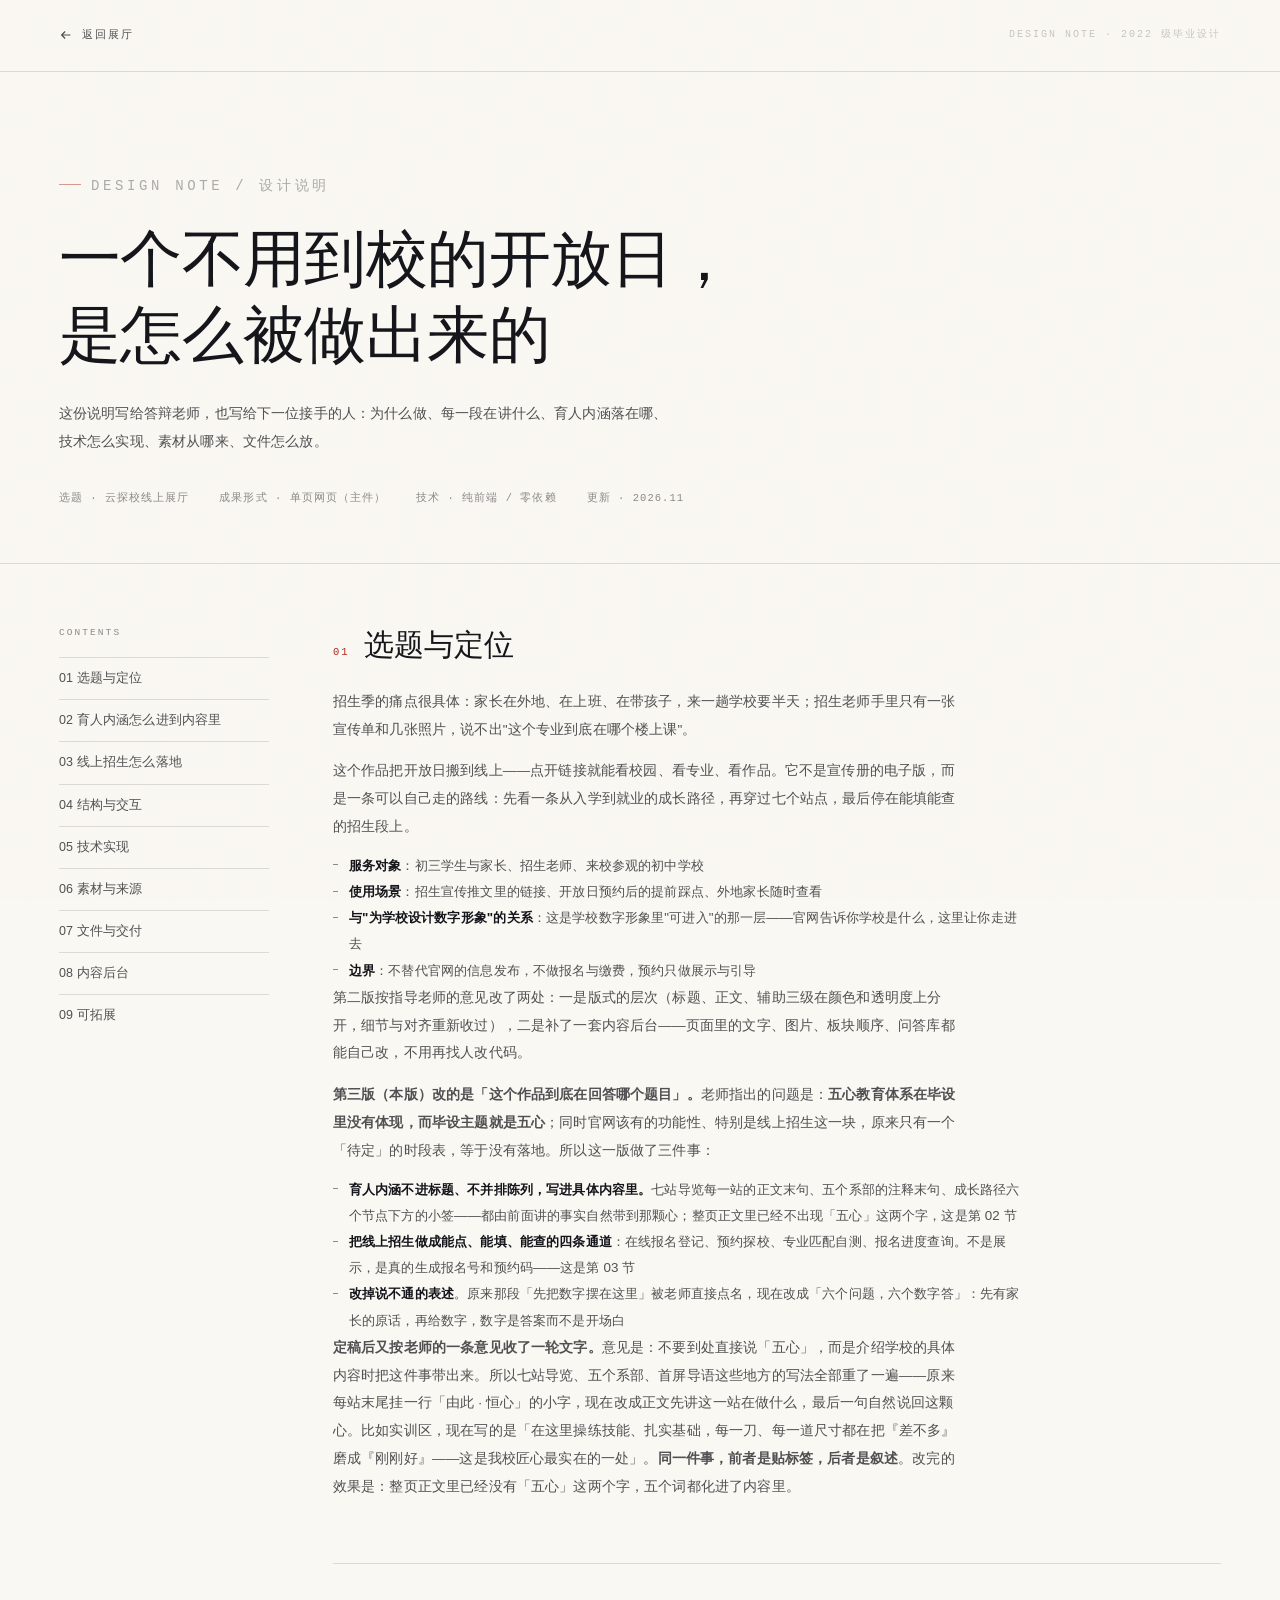
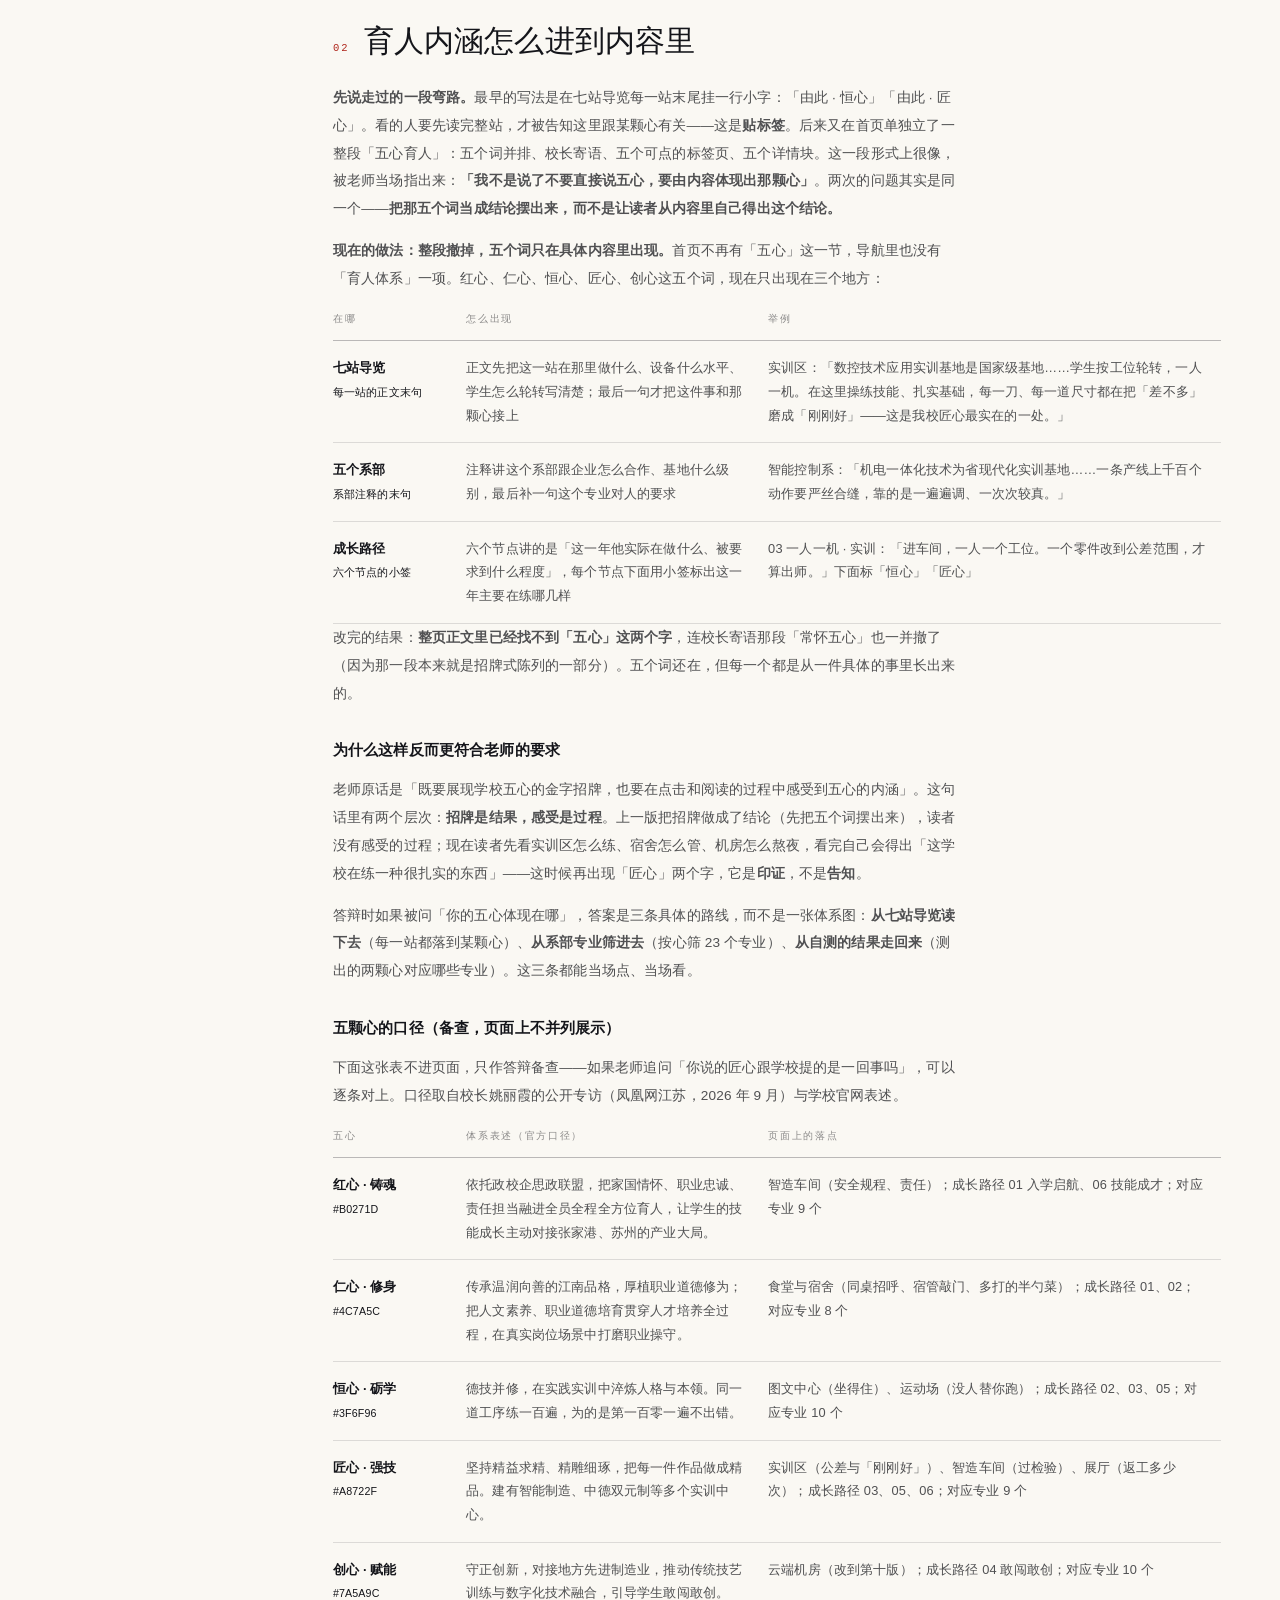
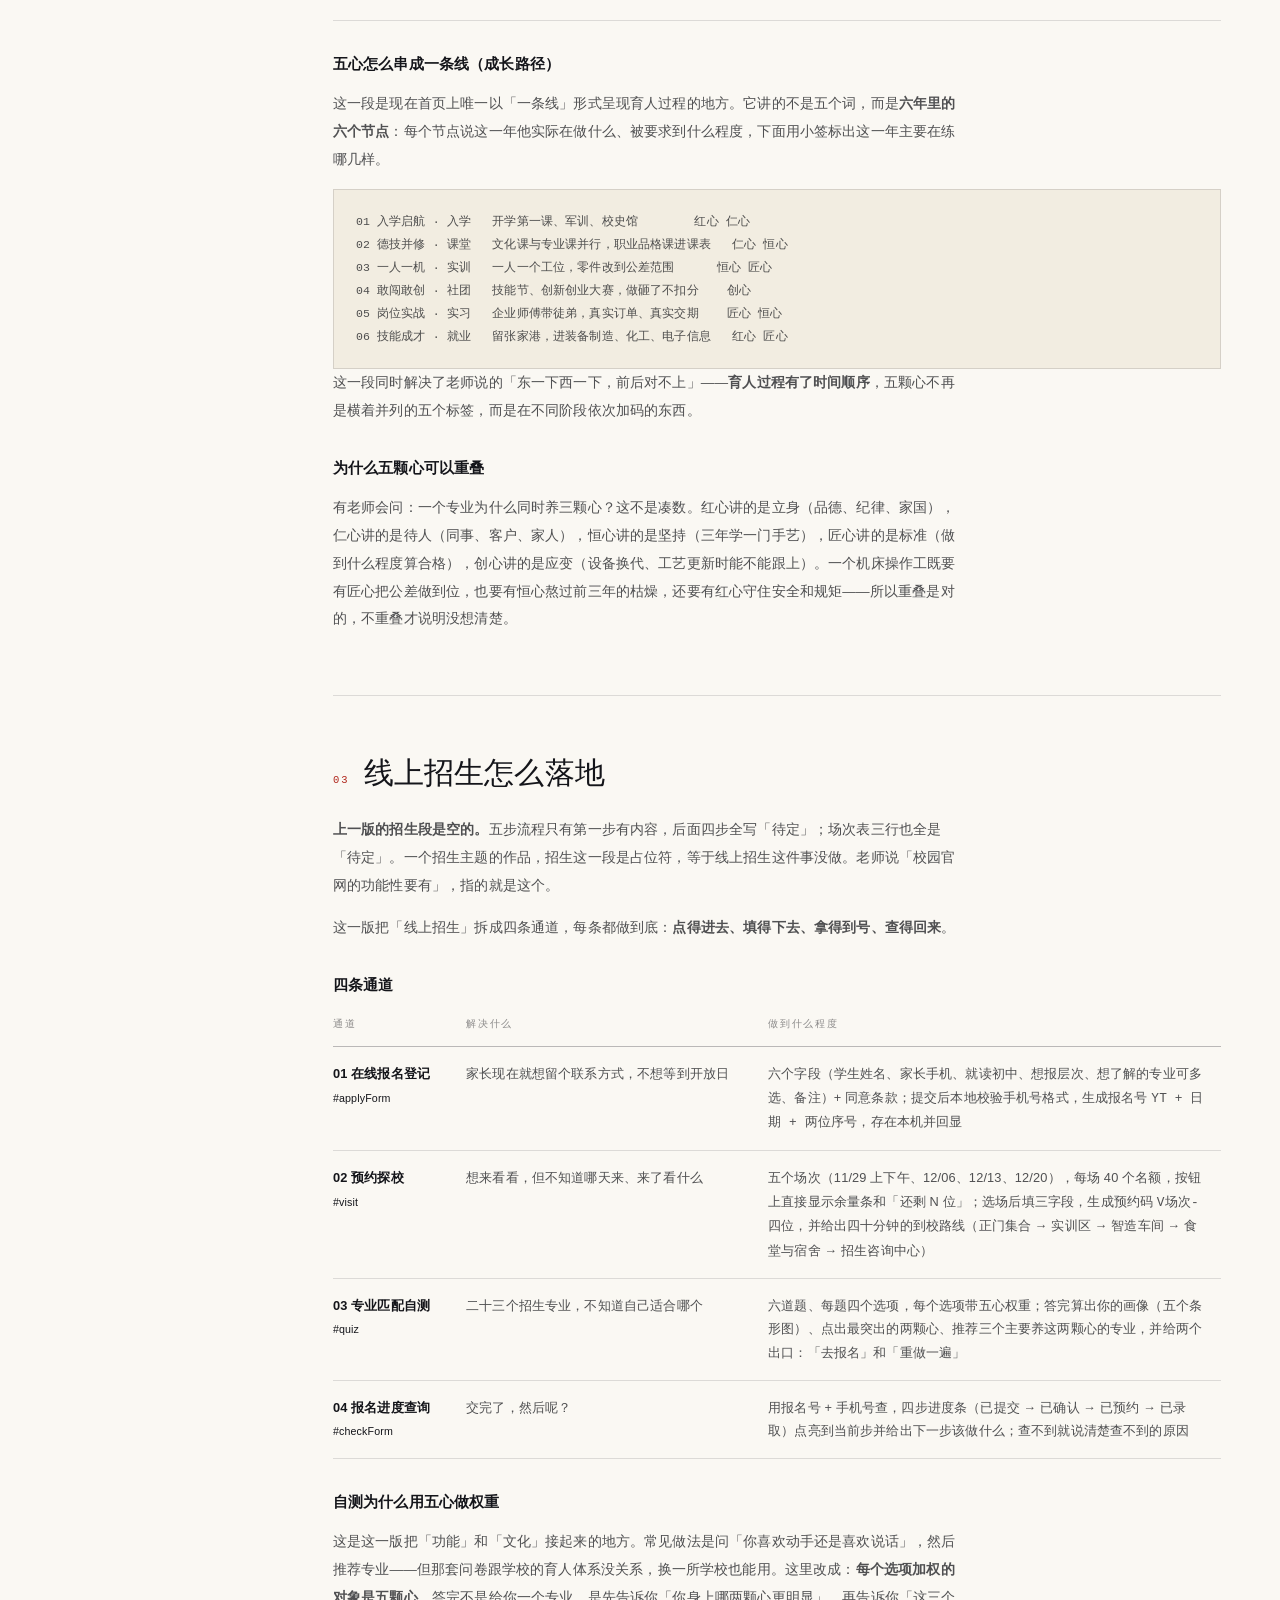
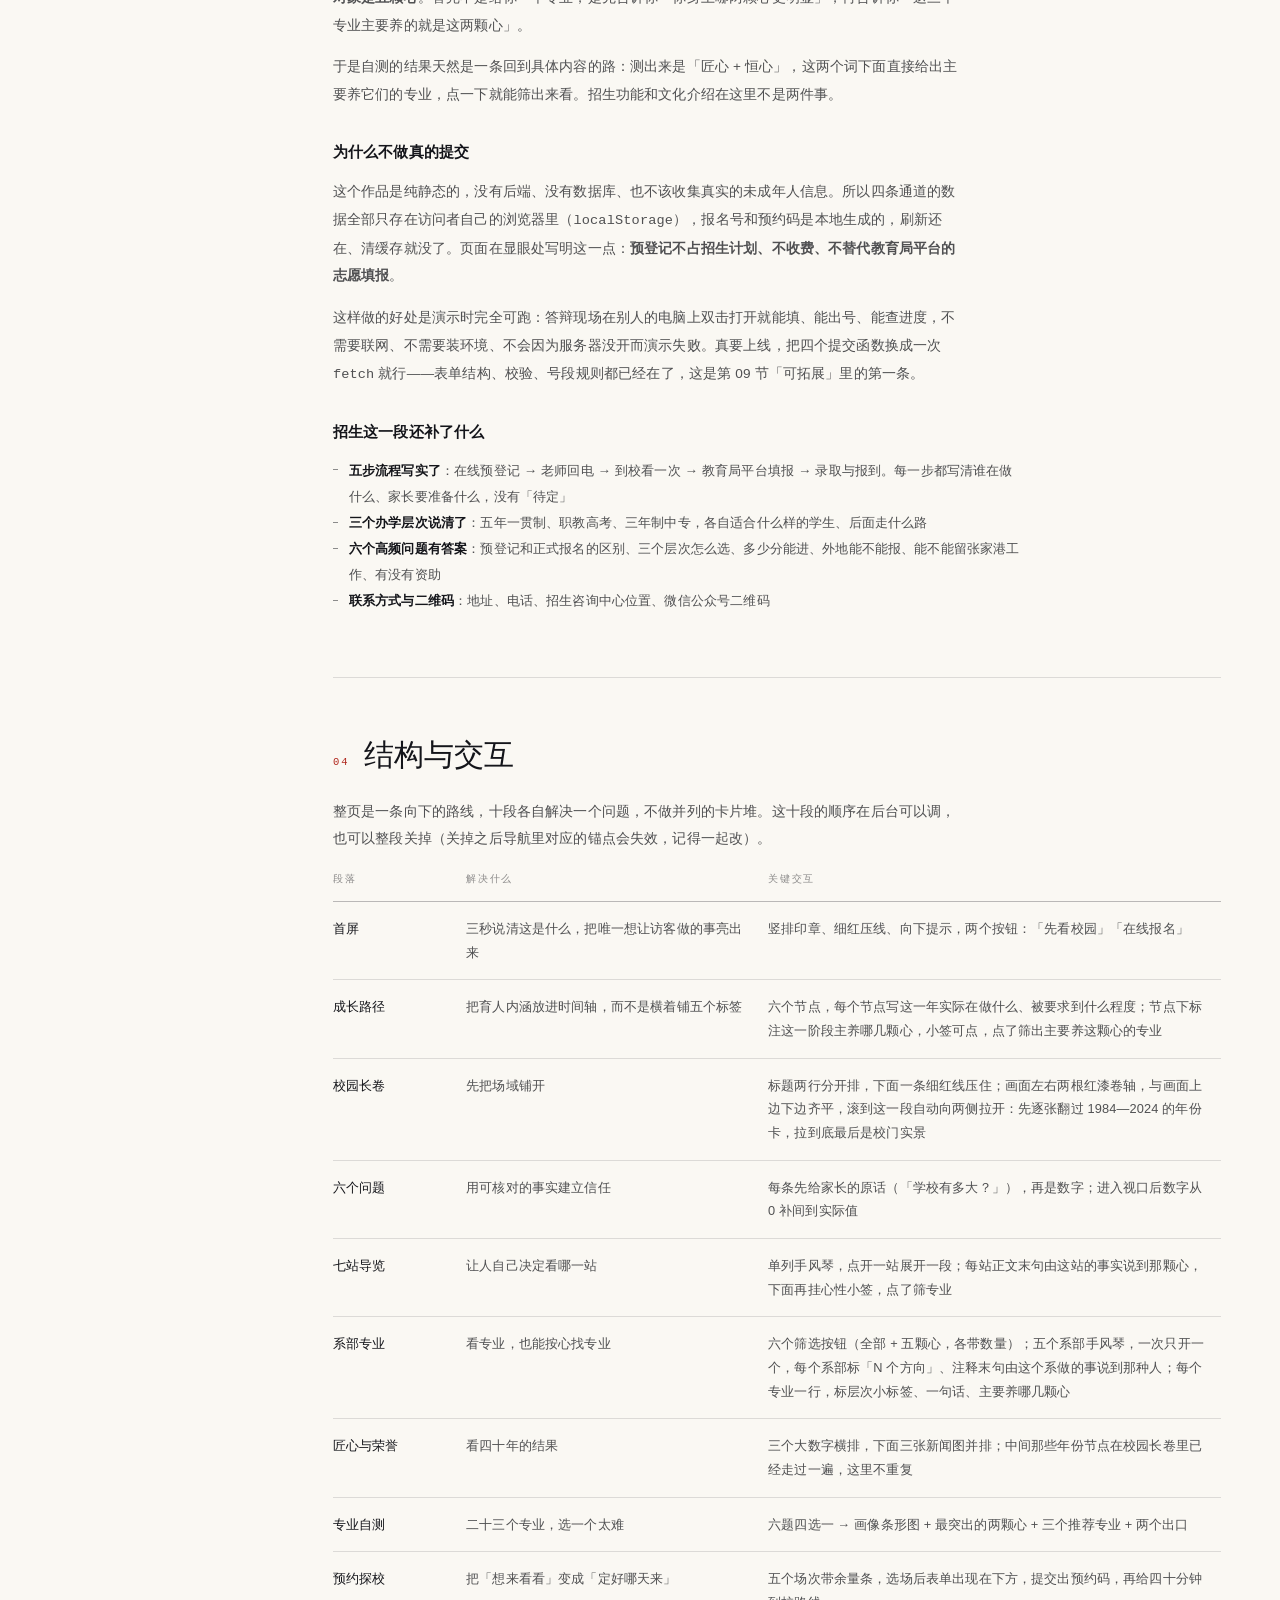
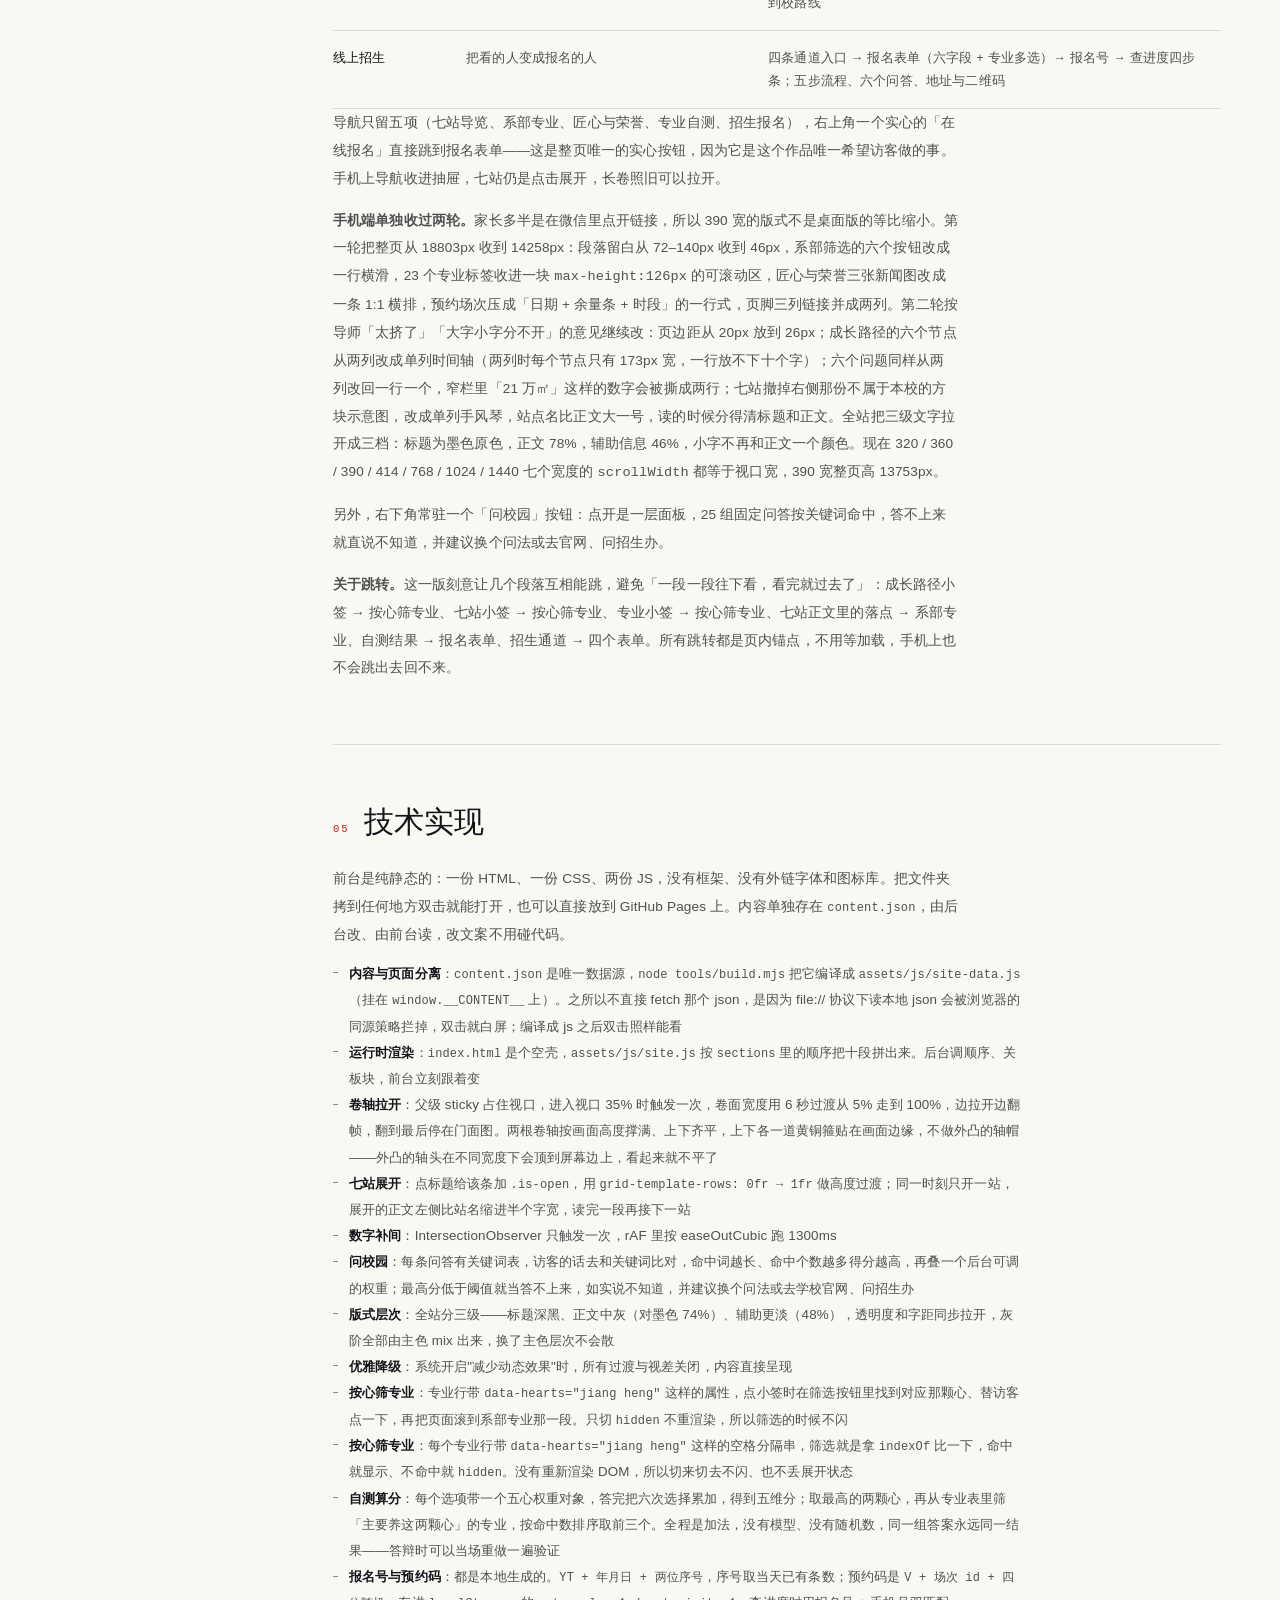
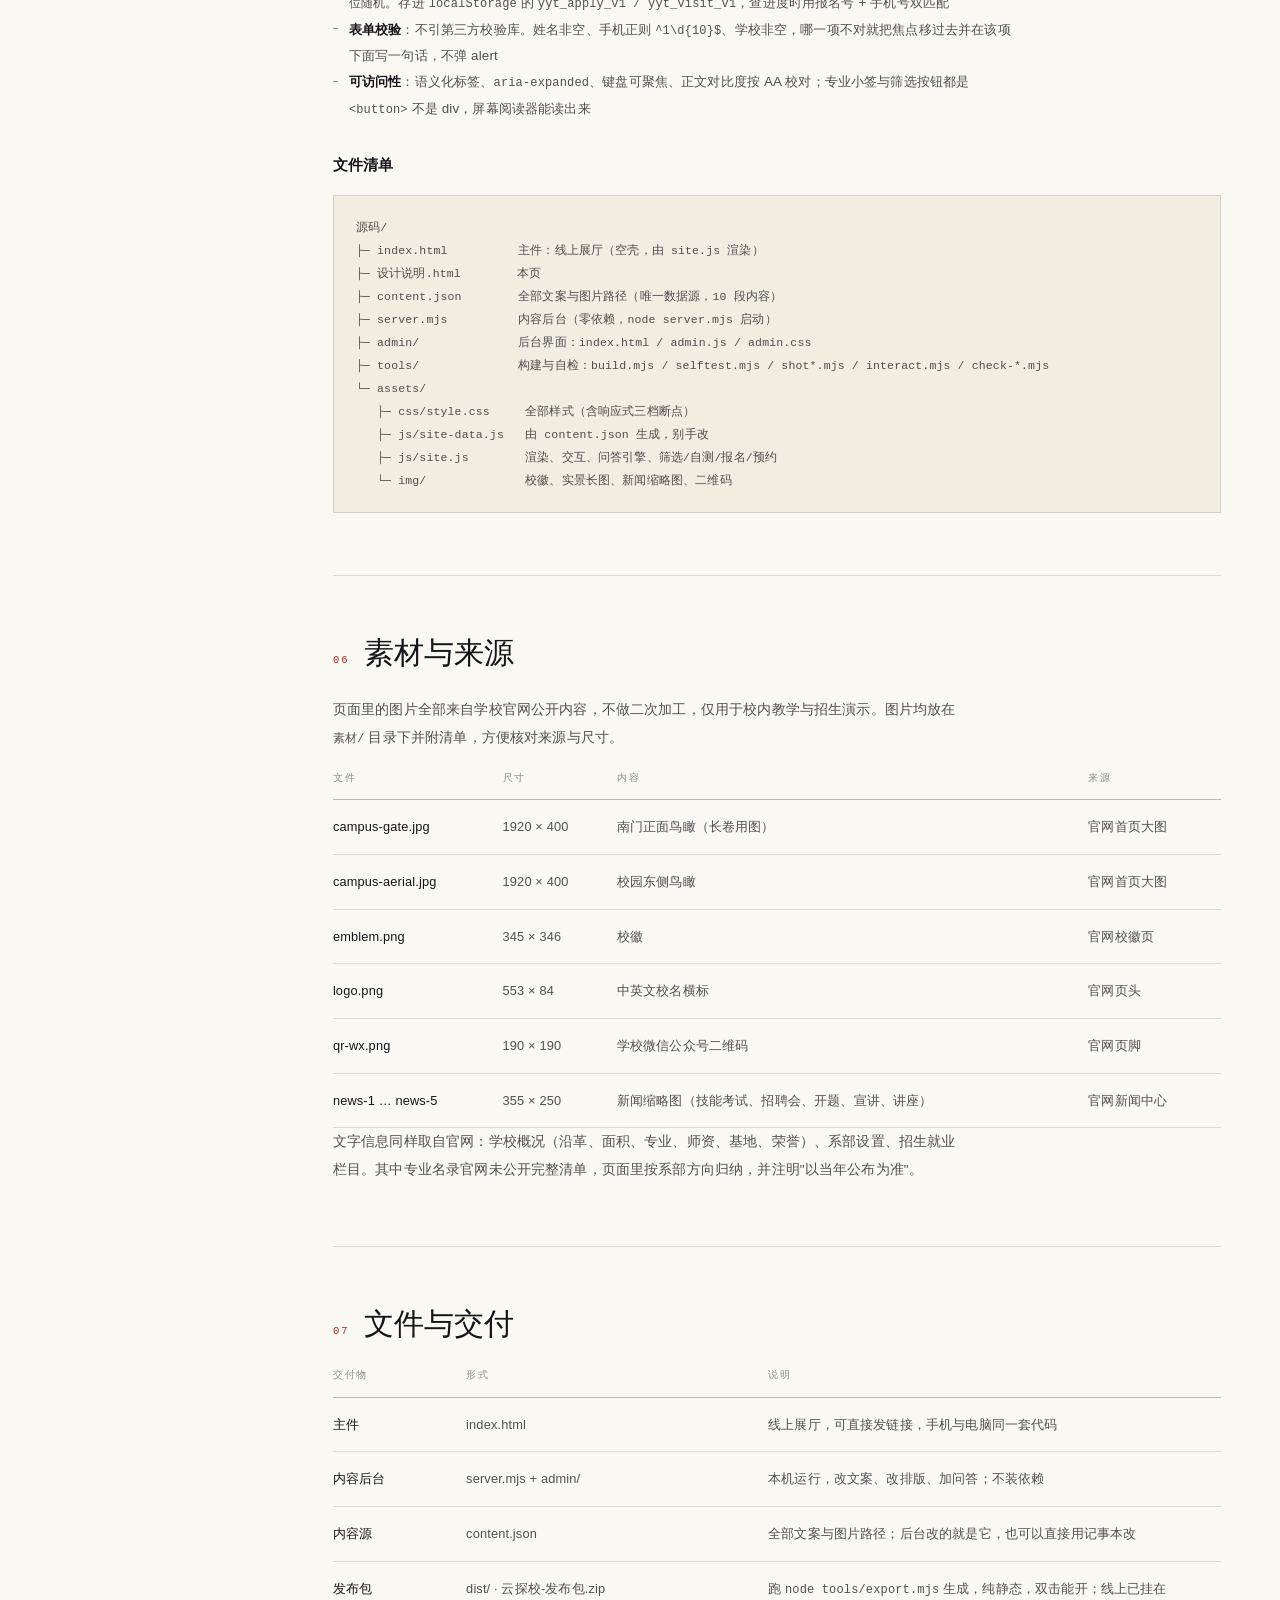
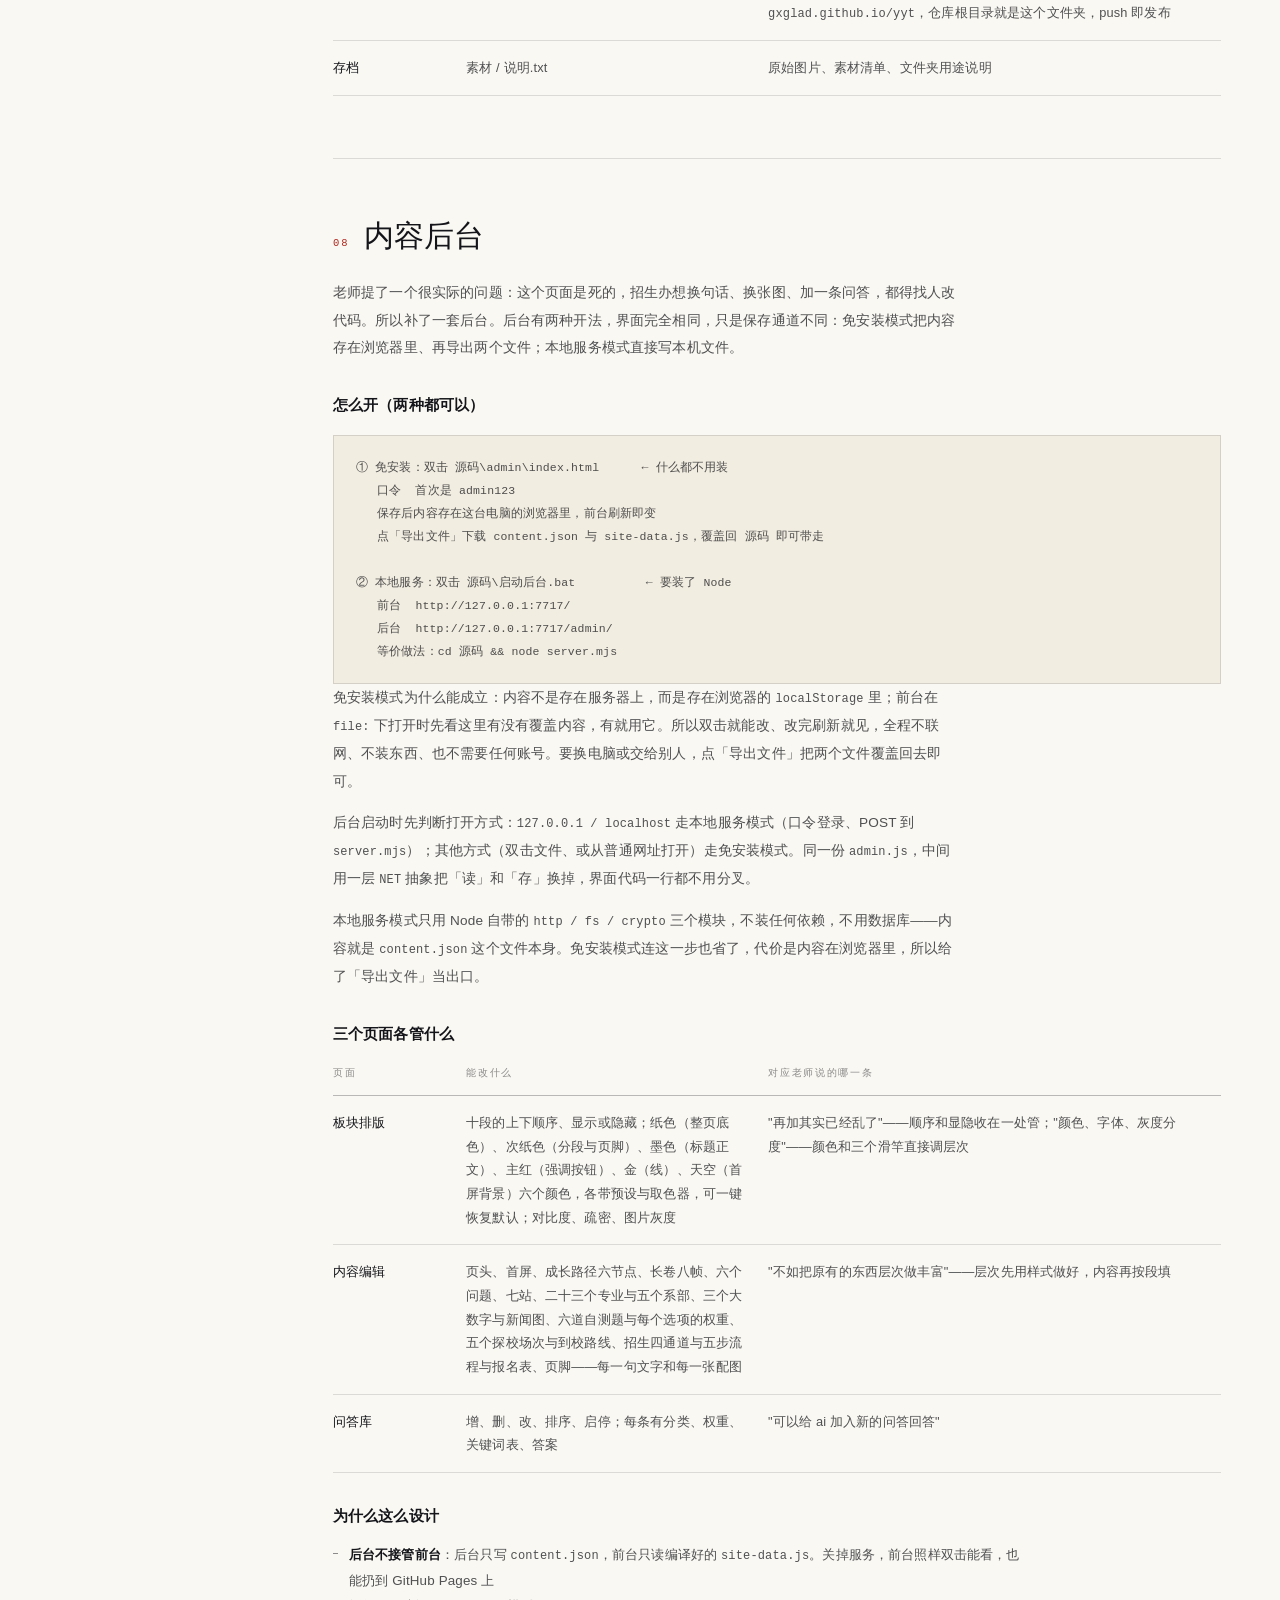
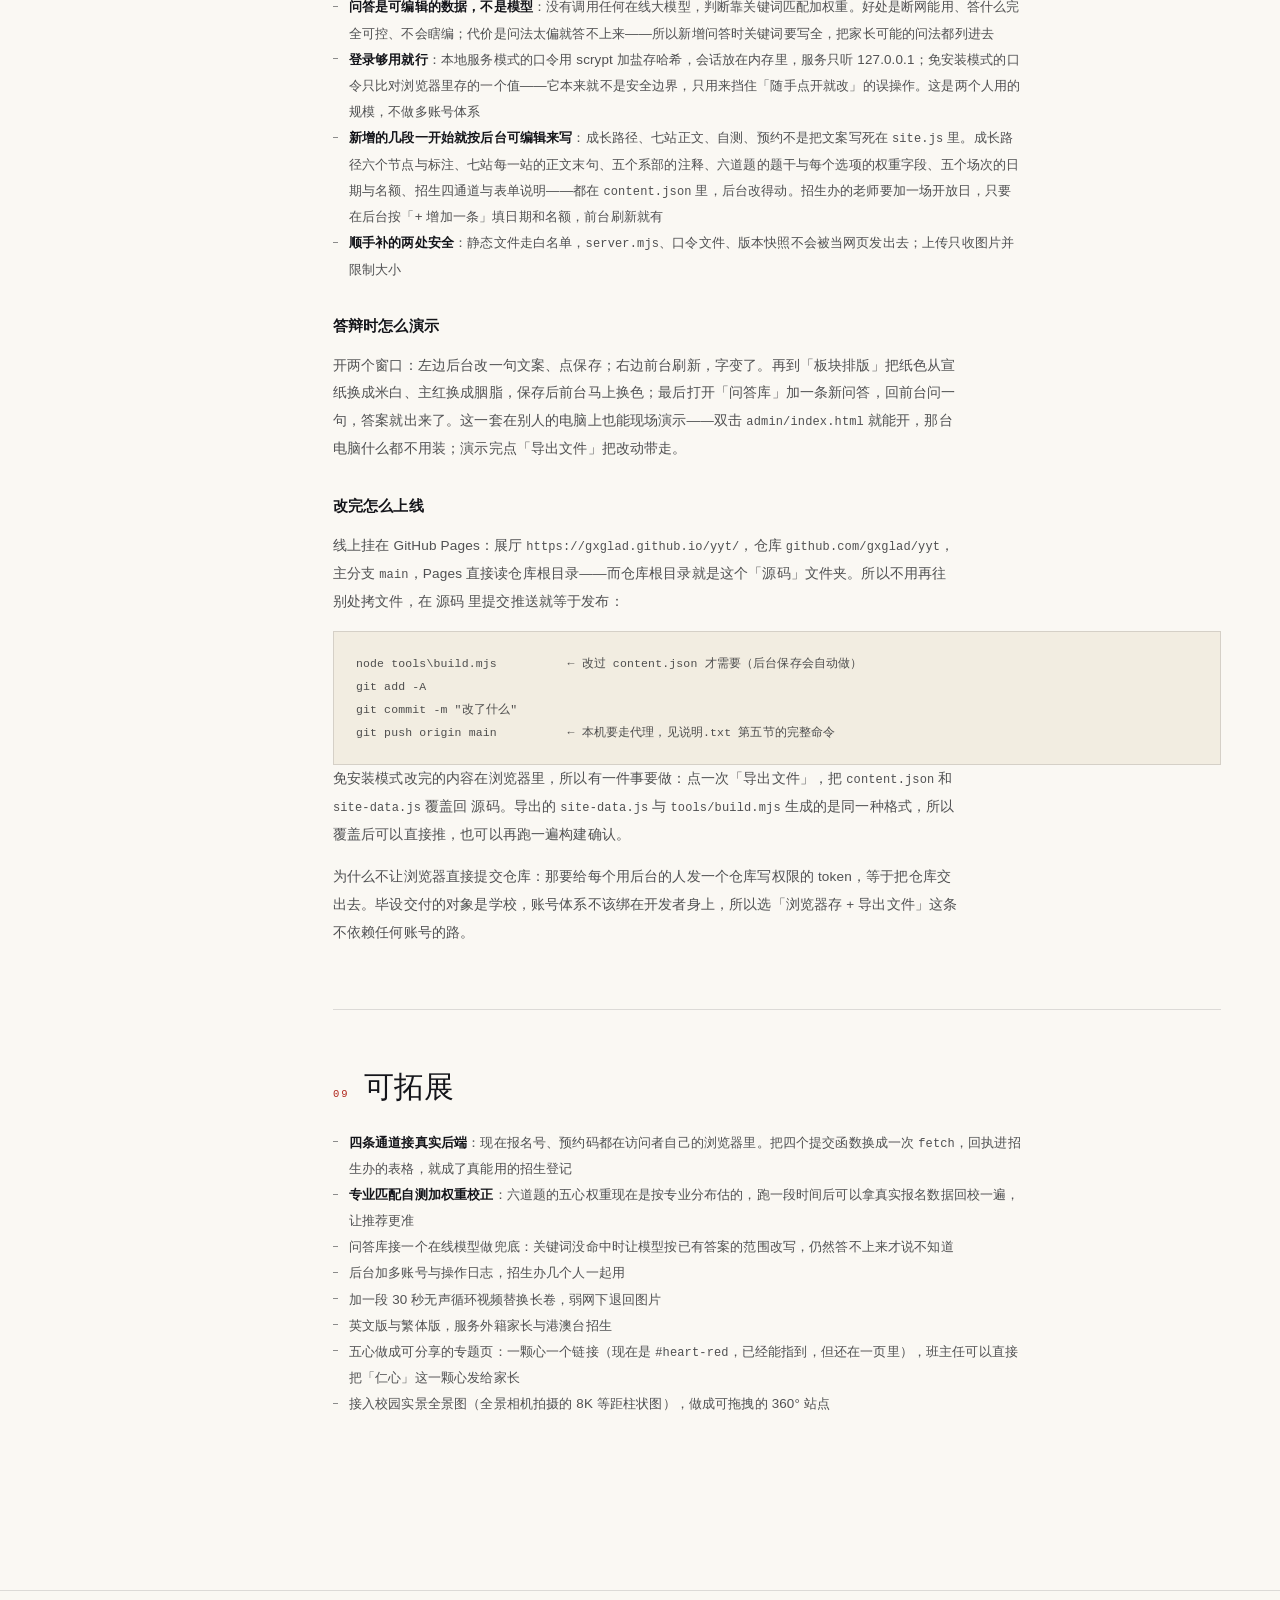
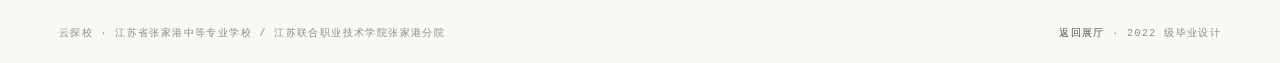
==== commit 9bfe6c80: "长卷：两行标题拉开行距、压住细红线；两根卷轴与画面上下齐平，去掉外凸轴帽；年份卡文字不再越出画面；翻帧时图注跟着换" ====
--- a/设计说明.html
+++ b/设计说明.html
@@ -203,7 +203,7 @@
         <tbody>
           <tr><td>首屏</td><td>三秒说清这是什么，把唯一想让访客做的事亮出来</td><td>竖排印章、细红压线、向下提示，两个按钮：「先看校园」「在线报名」</td></tr>
           <tr><td>成长路径</td><td>把育人内涵放进时间轴，而不是横着铺五个标签</td><td>六个节点，每个节点写这一年实际在做什么、被要求到什么程度；节点下标注这一阶段主养哪几颗心，小签可点，点了筛出主要养这颗心的专业</td></tr>
-          <tr><td>校园长卷</td><td>先把场域铺开</td><td>两根红漆轴头，滚到这一段自动缓慢向两侧拉开：先逐张翻过 1984—2024 的年份卡，拉到底最后是校门实景</td></tr>
+          <tr><td>校园长卷</td><td>先把场域铺开</td><td>标题两行分开排，下面一条细红线压住；画面左右两根红漆卷轴，与画面上边下边齐平，滚到这一段自动向两侧拉开：先逐张翻过 1984—2024 的年份卡，拉到底最后是校门实景</td></tr>
           <tr><td>六个问题</td><td>用可核对的事实建立信任</td><td>每条先给家长的原话（「学校有多大？」），再是数字；进入视口后数字从 0 补间到实际值</td></tr>
           <tr><td>七站导览</td><td>让人自己决定看哪一站</td><td>单列手风琴，点开一站展开一段；每站正文末句由这站的事实说到那颗心，下面再挂心性小签，点了筛专业</td></tr>
           <tr><td>系部专业</td><td>看专业，也能按心找专业</td><td>六个筛选按钮（全部 + 五颗心，各带数量）；五个系部手风琴，一次只开一个，每个系部标「N 个方向」、注释末句由这个系做的事说到那种人；每个专业一行，标层次小标签、一句话、主要养哪几颗心</td></tr>
@@ -225,7 +225,7 @@
       <ul>
         <li><b>内容与页面分离</b>：<span style="font-family:var(--mono);font-size:12px">content.json</span> 是唯一数据源，<span style="font-family:var(--mono);font-size:12px">node tools/build.mjs</span> 把它编译成 <span style="font-family:var(--mono);font-size:12px">assets/js/site-data.js</span>（挂在 <span style="font-family:var(--mono);font-size:12px">window.__CONTENT__</span> 上）。之所以不直接 fetch 那个 json，是因为 file:// 协议下读本地 json 会被浏览器的同源策略拦掉，双击就白屏；编译成 js 之后双击照样能看</li>
         <li><b>运行时渲染</b>：<span style="font-family:var(--mono);font-size:12px">index.html</span> 是个空壳，<span style="font-family:var(--mono);font-size:12px">assets/js/site.js</span> 按 <span style="font-family:var(--mono);font-size:12px">sections</span> 里的顺序把十段拼出来。后台调顺序、关板块，前台立刻跟着变</li>
-        <li><b>卷轴拉开</b>：父级 sticky 占住视口，进入视口 35% 时触发一次，卷面宽度用 6 秒过渡从 5% 走到 100%，边拉开边翻帧，翻到最后停在门面图</li>
+        <li><b>卷轴拉开</b>：父级 sticky 占住视口，进入视口 35% 时触发一次，卷面宽度用 6 秒过渡从 5% 走到 100%，边拉开边翻帧，翻到最后停在门面图。两根卷轴按画面高度撑满、上下齐平，上下各一道黄铜箍贴在画面边缘，不做外凸的轴帽——外凸的轴头在不同宽度下会顶到屏幕边上，看起来就不平了</li>
         <li><b>七站展开</b>：点标题给该条加 <span style="font-family:var(--mono);font-size:12px">.is-open</span>，用 <span style="font-family:var(--mono);font-size:12px">grid-template-rows: 0fr → 1fr</span> 做高度过渡；同一时刻只开一站，展开的正文左侧比站名缩进半个字宽，读完一段再接下一站</li>
         <li><b>数字补间</b>：IntersectionObserver 只触发一次，rAF 里按 easeOutCubic 跑 1300ms</li>
         <li><b>问校园</b>：每条问答有关键词表，访客的话去和关键词比对，命中词越长、命中个数越多得分越高，再叠一个后台可调的权重；最高分低于阈值就当答不上来，如实说不知道，并建议换个问法或去学校官网、问招生办</li>
--- a/assets/css/style.css
+++ b/assets/css/style.css
@@ -362,14 +362,19 @@
 .unroll__head{
   position:relative; z-index:6;
   width:100%; max-width:var(--max); margin:0 auto;
-  padding:0 var(--pad) clamp(16px,2.6vh,34px);
+  padding:0 var(--pad) clamp(22px,3.4vh,44px);
 }
 .unroll__head h2{
   font-family:var(--serif); font-weight:400;
-  font-size:clamp(38px, 6.6vw, 96px);
-  line-height:1.02; letter-spacing:-.035em;
-}
-.unroll__head h2 em{ font-style:normal; color:var(--red); }
+  font-size:clamp(32px, 5.2vw, 72px);
+  line-height:1.22; letter-spacing:-.026em;
+  text-wrap:balance;
+}
+.unroll__head h2 em{
+  font-style:normal; color:var(--red);
+  display:inline-block; margin-top:.08em;
+  font-size:.92em;
+}
 .unroll__head::before{  content:"";
   position:absolute; left:var(--pad); bottom:0;
   height:2px; width:calc(100% - var(--pad) * 2);
@@ -390,17 +395,21 @@
   height:clamp(300px, 56vh, 620px);
   display:flex; align-items:center; justify-content:center;
   z-index:2;
+  padding:clamp(10px,1.6vh,18px) clamp(18px,3.2vw,54px) 0;
 }
 .unroll__band{
   position:relative;
   height:100%; width:5%;
-  max-width:100vw;
+  max-width:100%;
   will-change:width;
   transition:width 6s cubic-bezier(.25,.7,.3,1);
 }
-.unroll__frame{  position:absolute; inset:0;
+.unroll__frame{  position:absolute; inset:0 var(--rod,26px);
   overflow:hidden;
   background:var(--ink);
+  box-shadow:
+    inset 0 0 0 1px rgba(255,255,255,.08),
+    inset 0 0 22px rgba(0,0,0,.18);
 }
 .unroll.is-open .unroll__frame::after{ opacity:0; }
 .unroll__frame::after{  content:"";
@@ -433,12 +442,13 @@
 .unroll__card{
   position:absolute; inset:0;
   display:grid; place-items:center;
+  overflow:hidden;
   background:radial-gradient(130% 96% at 50% 0%, color-mix(in srgb, var(--paper) 92%, #fff), var(--paper-3) 82%);
   opacity:0;
   transition:opacity .34s cubic-bezier(.22,.7,.3,1);
 }
 .unroll__card.is-on{ opacity:1; }
-.unroll__cin{ width:min(880px, 86vw); text-align:center; }
+.unroll__cin{ width:min(880px, 100%); padding:0 clamp(18px,3vw,48px); text-align:center; }
 .unroll__yr{
   display:block; font-family:var(--serif);
   font-size:clamp(56px, 9.2vw, 130px);
@@ -452,6 +462,7 @@
 .unroll__tx{
   position:relative; margin:clamp(12px, 2vh, 20px) auto 0;
   max-width:24em; font-size:clamp(12px, 1.05vw, 13.5px);
+  overflow-wrap:anywhere;
   line-height:2; color:var(--ink-2);
   padding-top:clamp(12px, 2vh, 18px);
 }
@@ -462,32 +473,25 @@
 }
 
 .roller{
-  position:absolute; top:-4%; bottom:-4%;
-  width:22px; z-index:5;
-  background:linear-gradient(90deg,
-    color-mix(in srgb, var(--red) 46%, #000) 0%,
-    color-mix(in srgb, var(--red) 78%, #000) 22%,
-    var(--red) 46%,
-    color-mix(in srgb, var(--red) 62%, #fff) 56%,
-    color-mix(in srgb, var(--red) 78%, #000) 80%,
-    color-mix(in srgb, var(--red) 46%, #000) 100%);
-  box-shadow:
-    0 22px 50px color-mix(in srgb, var(--ink) 34%, transparent),
-    0 0 0 1px color-mix(in srgb, var(--paper) 50%, transparent),
-    inset 0 0 0 1px rgba(255,255,255,.26);
-  border-radius:3px;
-}
+  position:absolute; top:0; bottom:0;
+  width:var(--rod,26px); z-index:5;
+  background:
+    linear-gradient(90deg,
+      color-mix(in srgb, var(--red) 82%, #000) 0%,
+      color-mix(in srgb, var(--red) 96%, #fff) 45%,
+      color-mix(in srgb, var(--red) 86%, #000) 100%);
+  box-shadow:0 2px 8px color-mix(in srgb, var(--ink) 20%, transparent);
+}
+/* 上下两道黄铜箍，与画面上下边齐平，不外凸 */
 .roller::before,.roller::after{
-  content:""; position:absolute; left:-7px; right:-7px; height:13px;
+  content:""; position:absolute; left:0; right:0; height:6px;
   background:linear-gradient(180deg,
-    color-mix(in srgb, var(--gold) 62%, #fff),
-    var(--gold) 42%,
-    color-mix(in srgb, var(--gold) 62%, #000));
-  border-radius:2px;
-  box-shadow:0 2px 8px color-mix(in srgb, var(--ink) 22%, transparent);
-}
-.roller::before{ top:-8px; }
-.roller::after{ bottom:-8px; }
+    color-mix(in srgb, var(--gold) 54%, #fff) 0%,
+    var(--gold) 52%,
+    color-mix(in srgb, var(--gold) 72%, #000) 100%);
+}
+.roller::before{ top:0; }
+.roller::after{ bottom:0; }
 .roller--l{ left:0; }
 .roller--r{ right:0; }
 
@@ -1034,7 +1038,7 @@
   .hero__seal{ display:none; }
 
   .unroll{ height:130vh; }
-  .unroll__head h2{ font-size:clamp(32px,9.6vw,50px); }
+  .unroll__head h2{ font-size:clamp(25px,7.4vw,36px); line-height:1.24; }
   .unroll__stage{ height:clamp(230px,40vh,330px); }
   .unroll__yr{ font-size:clamp(46px, 15vw, 72px); }
   .unroll__tx{ font-size:12px; line-height:1.95; }
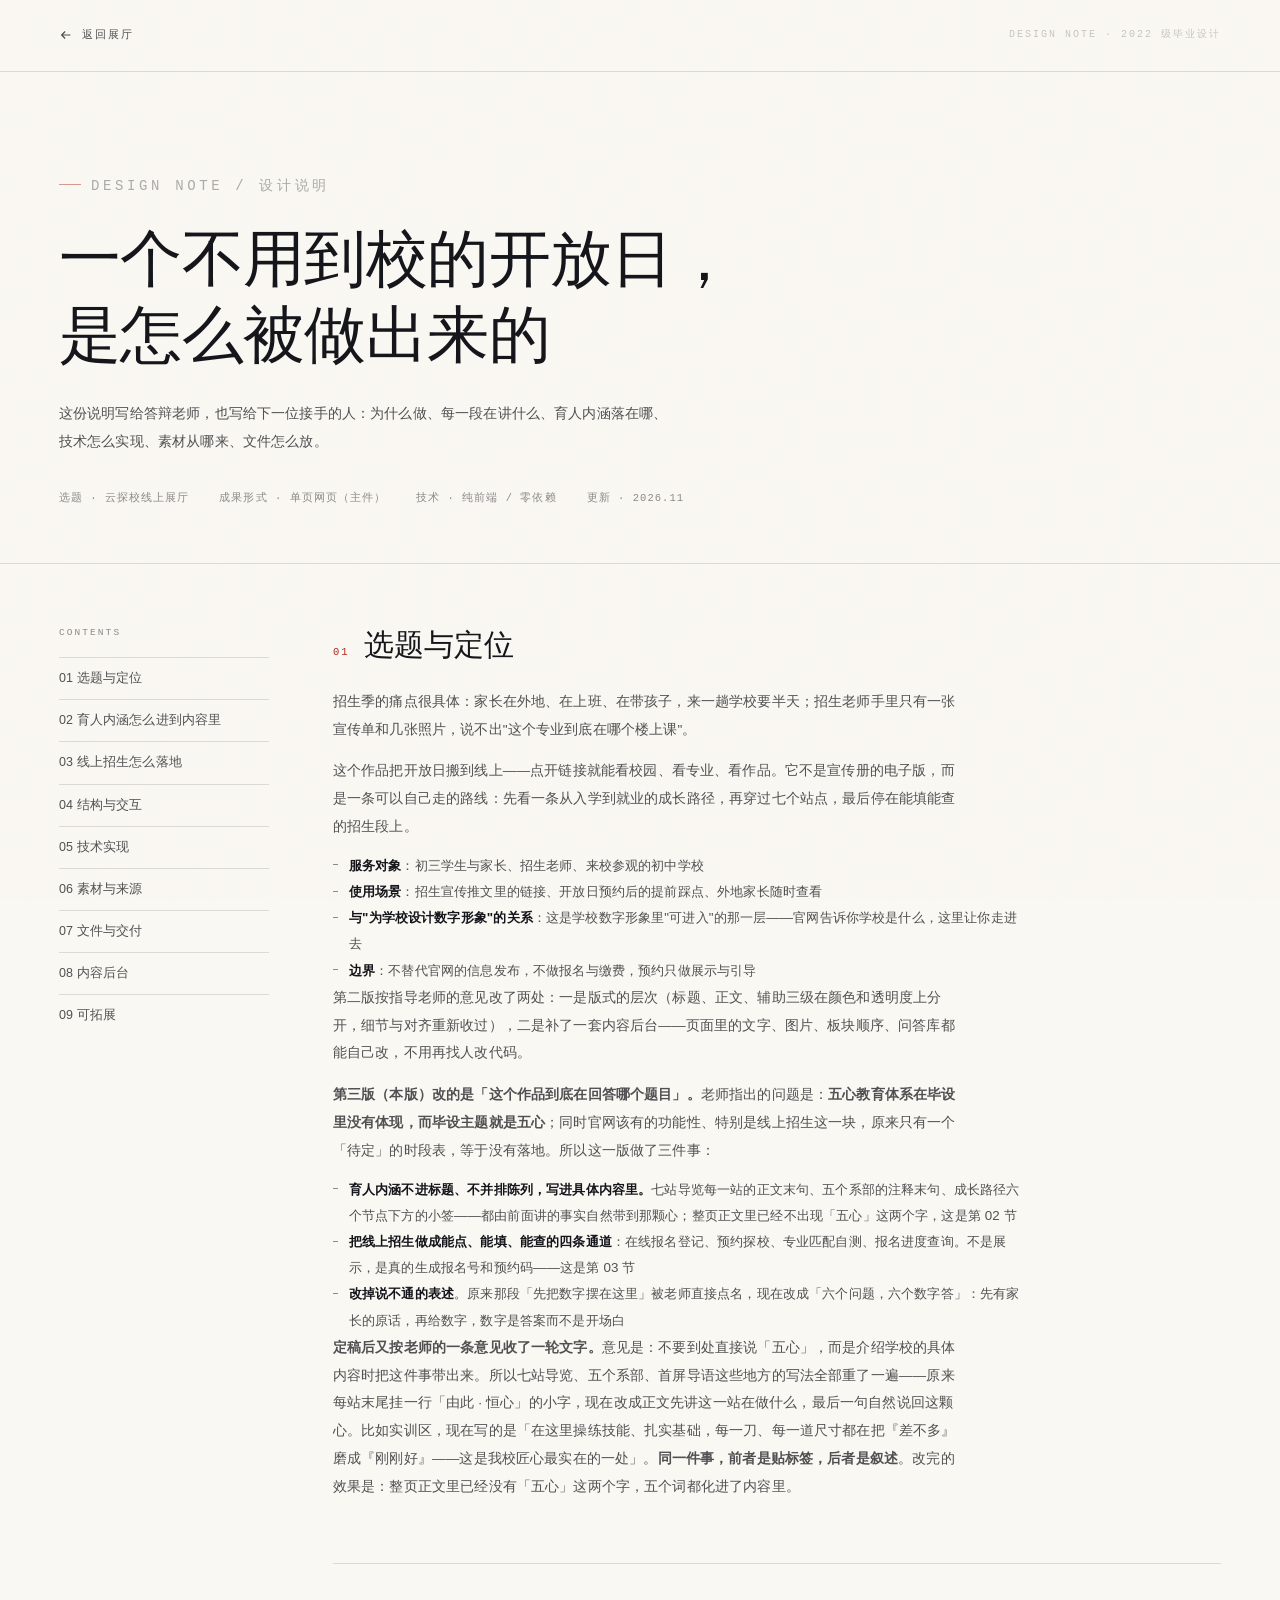
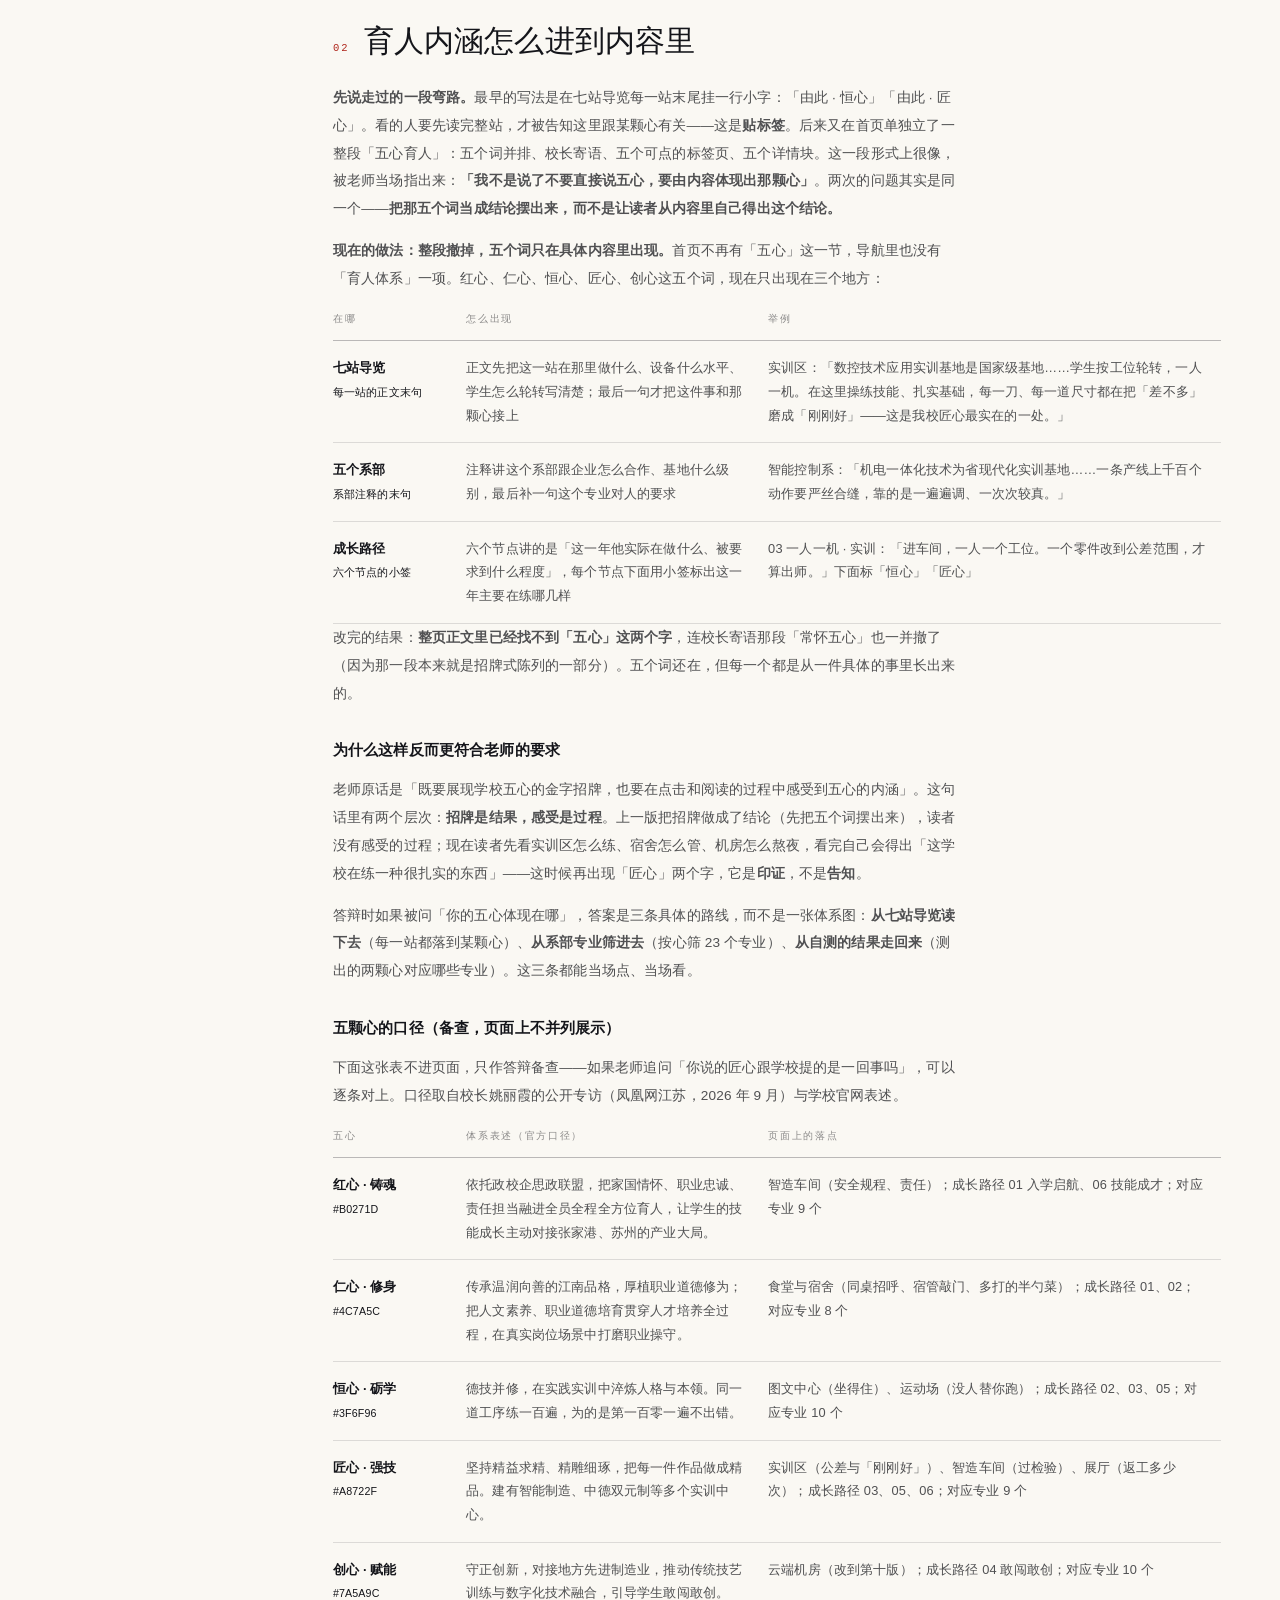
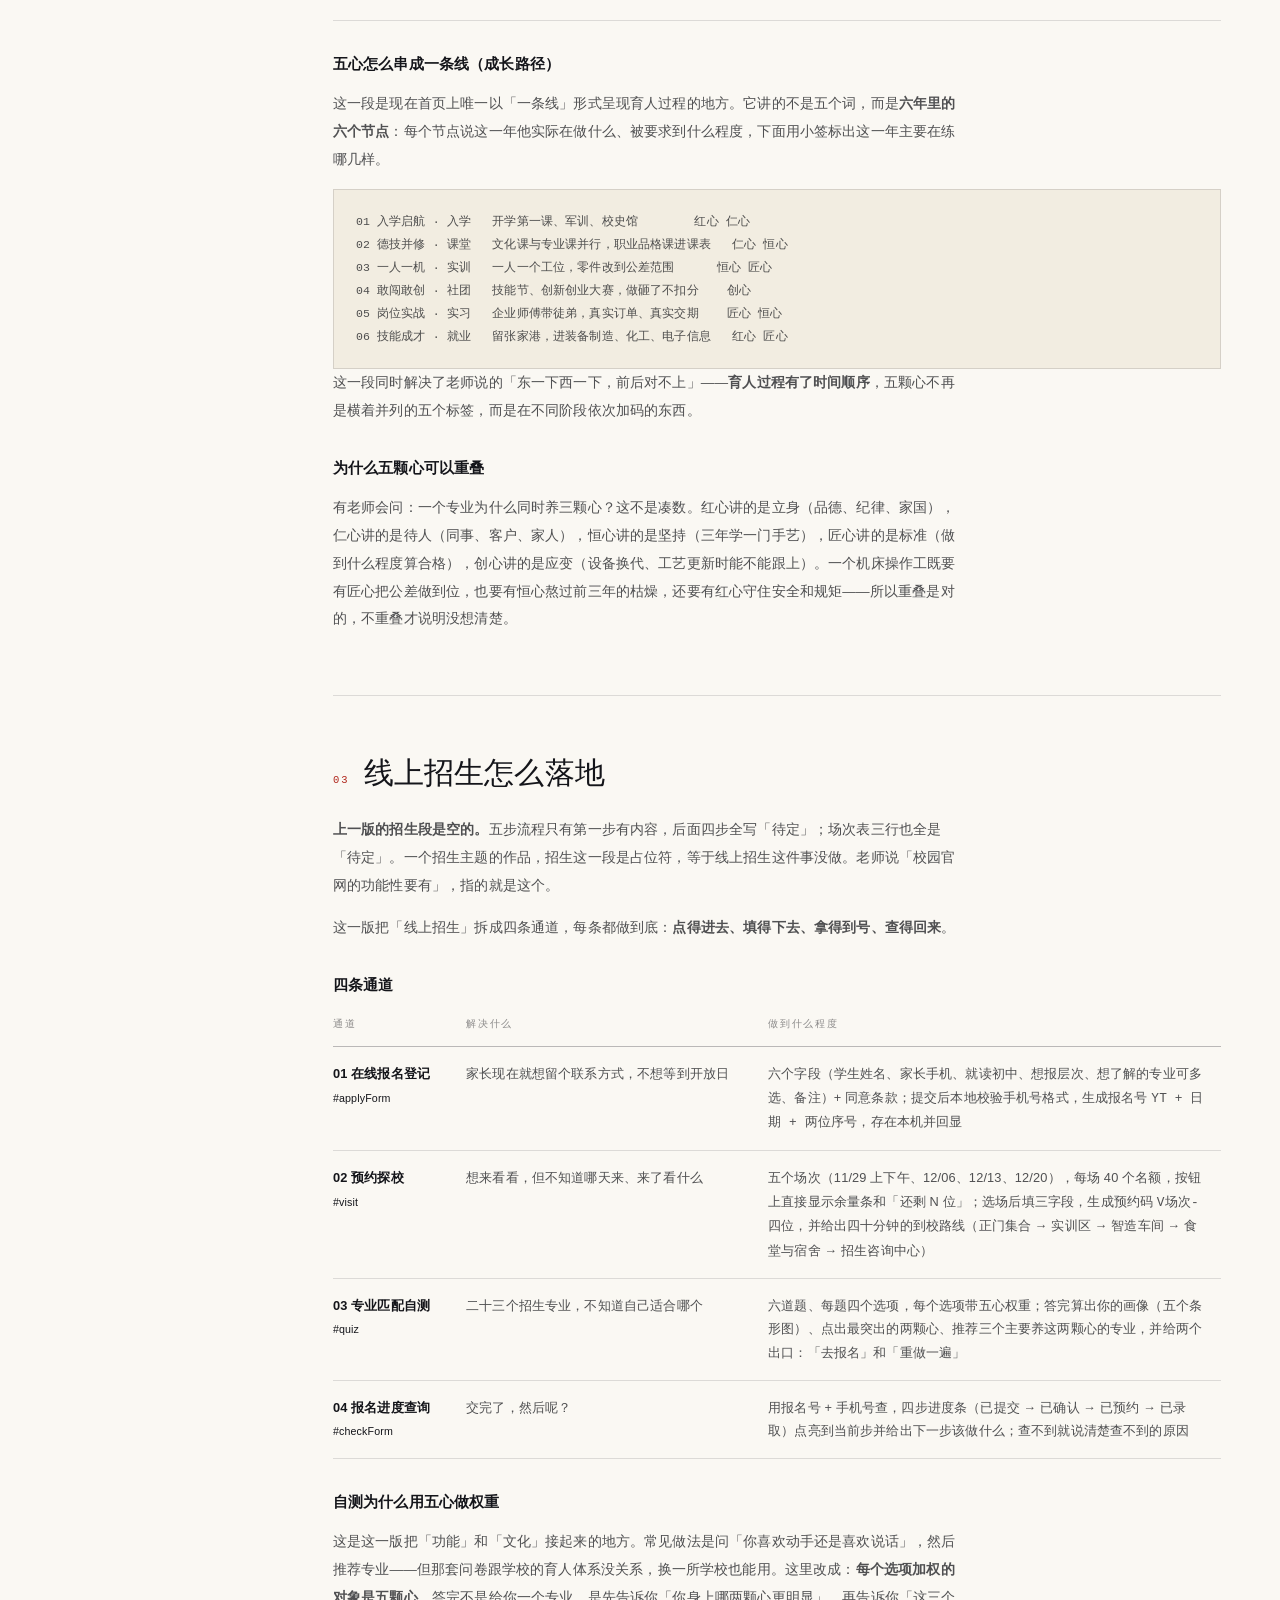
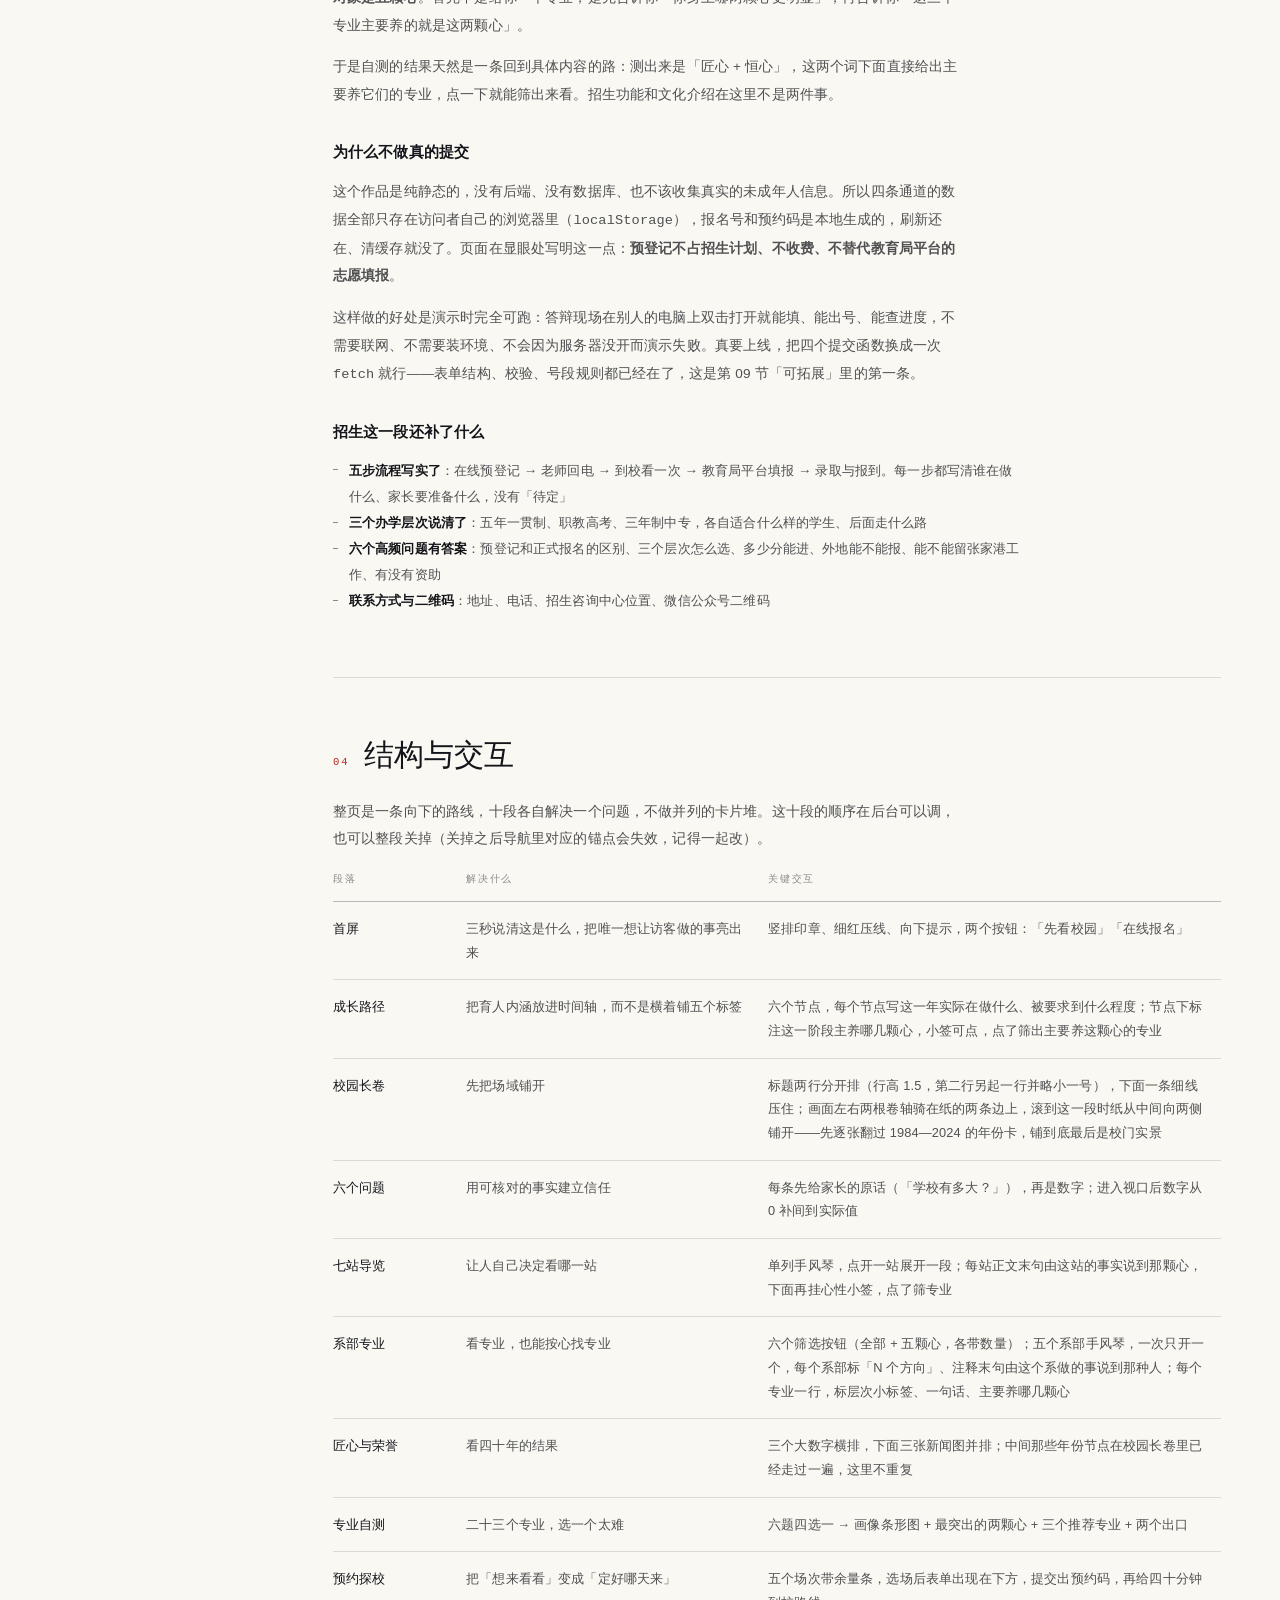
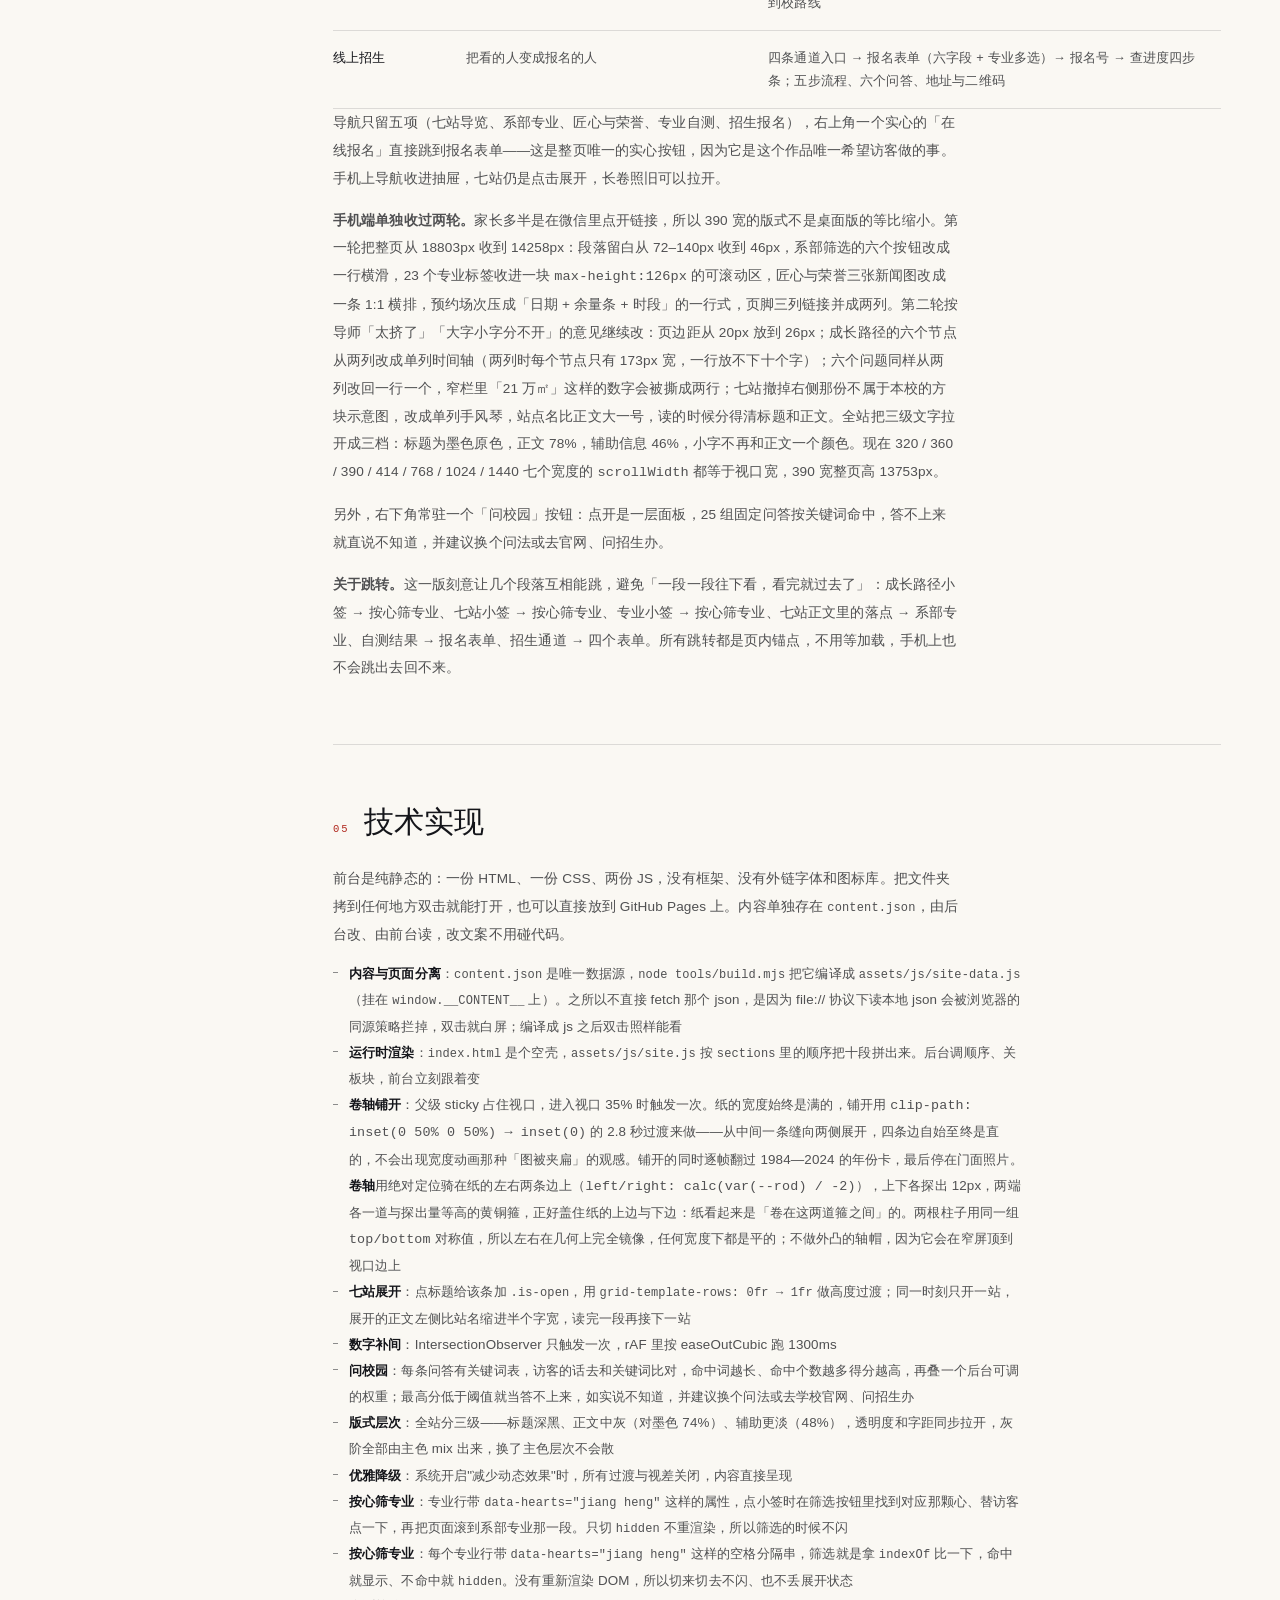
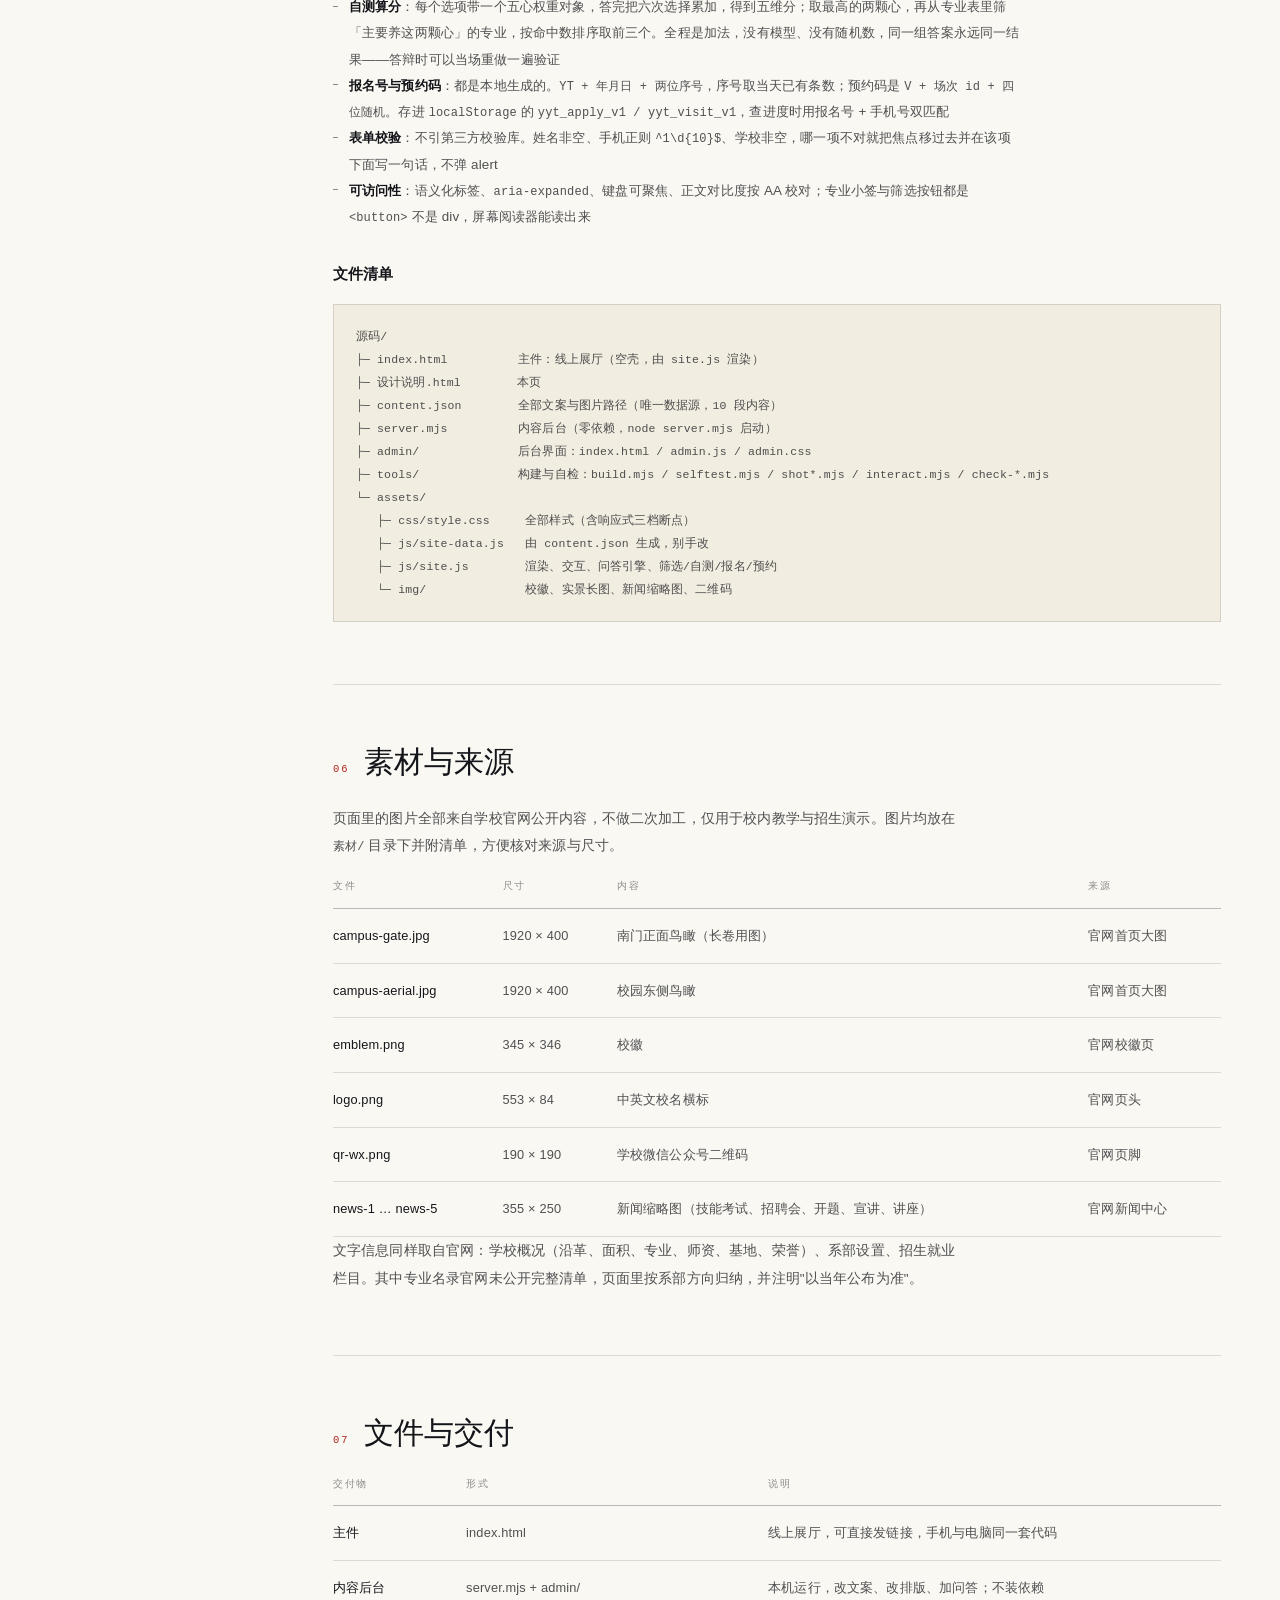
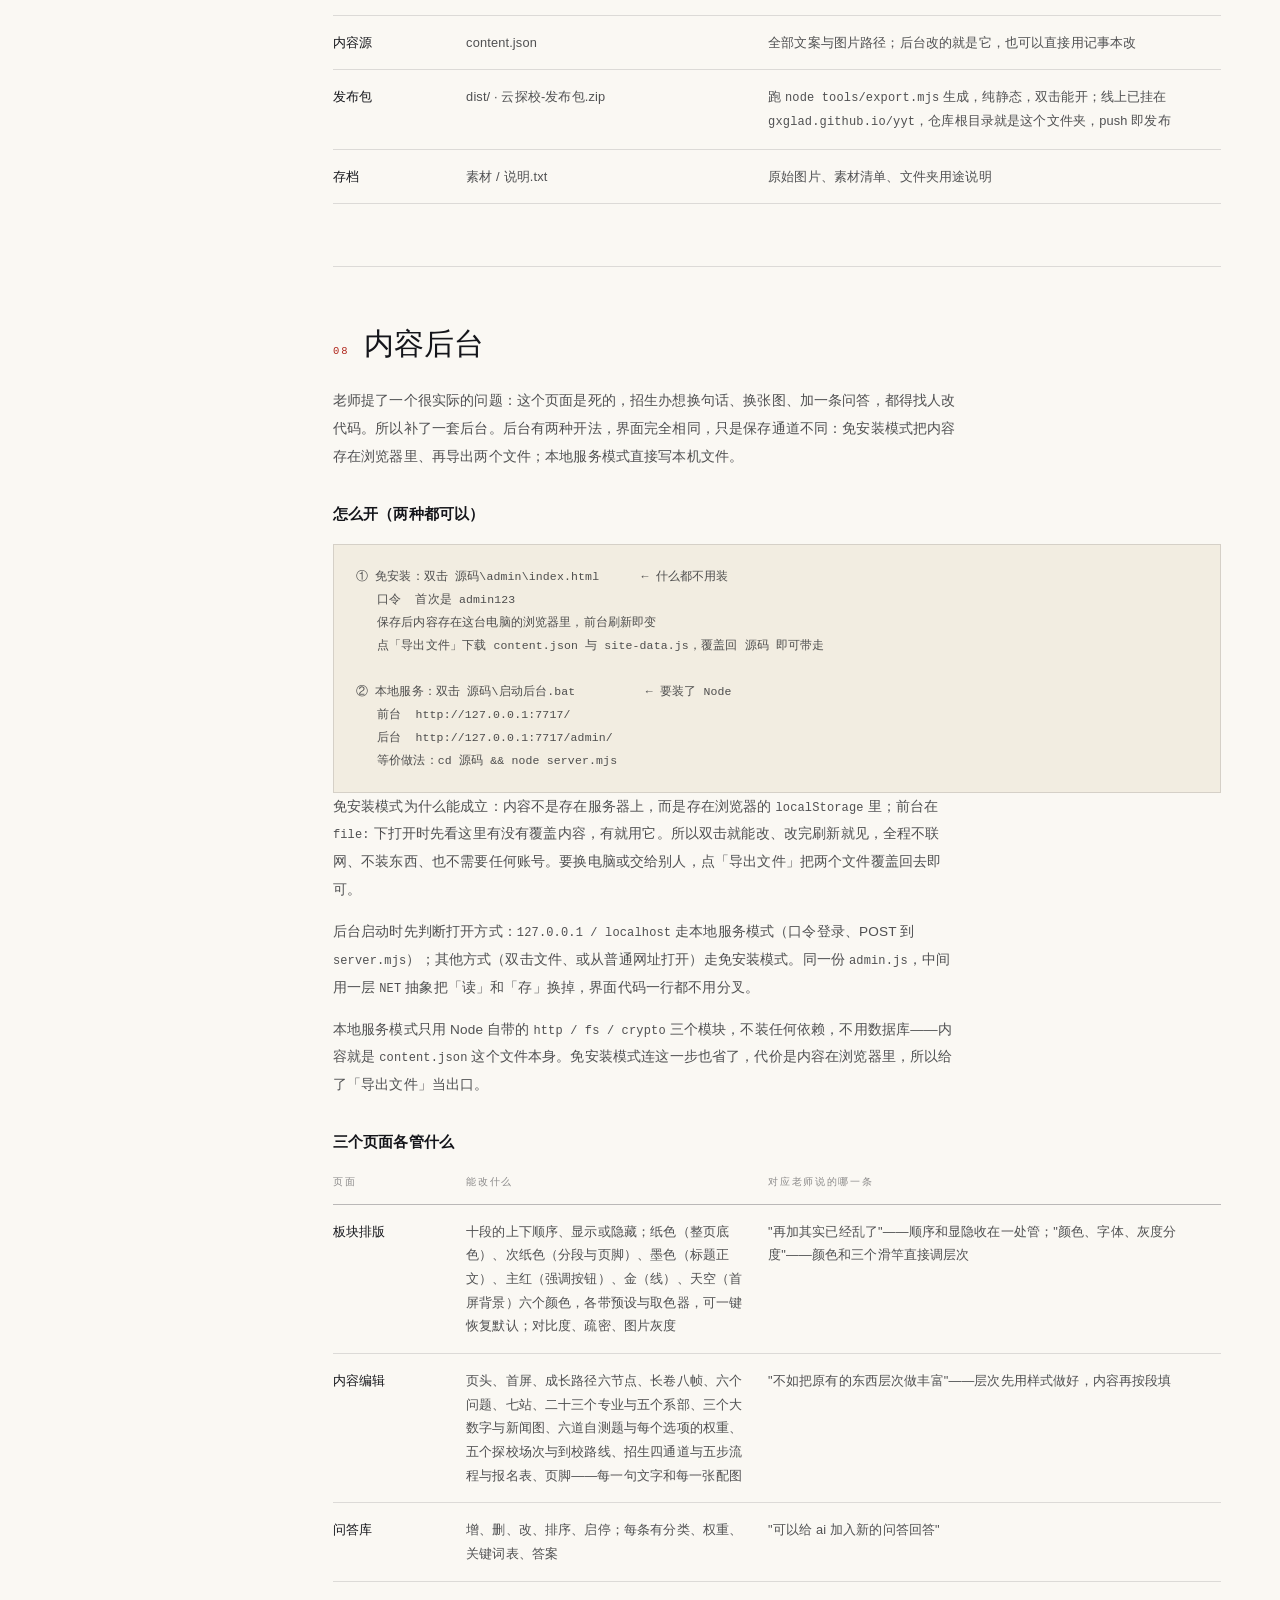
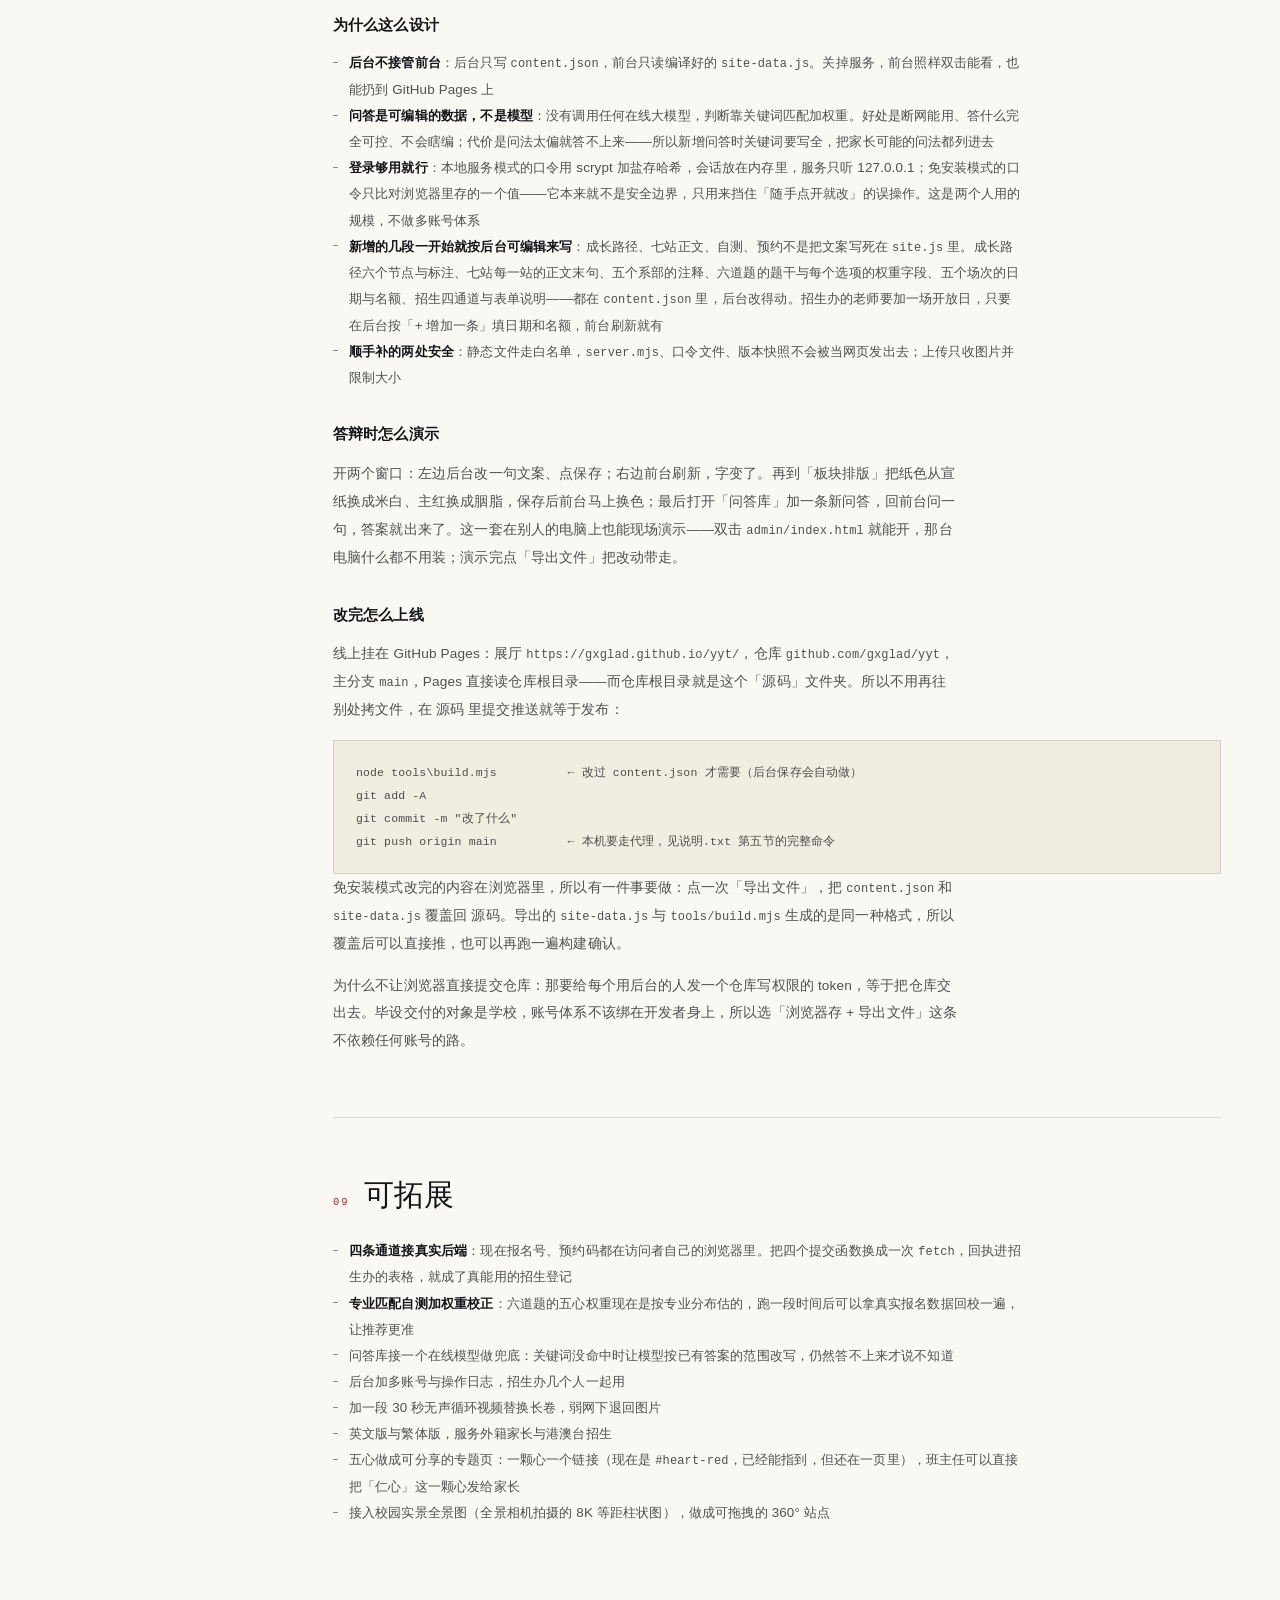
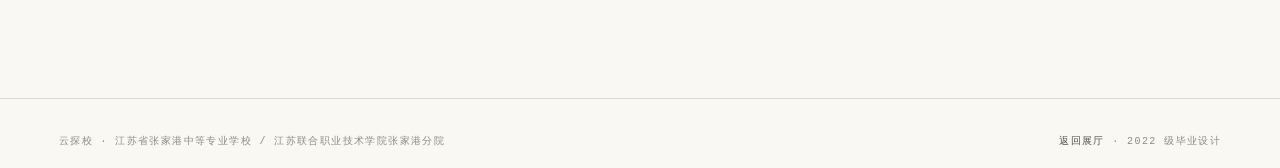
==== commit f130ec9e: "长卷重做：标题两行放大行距、卷轴改为骑在纸边上的对称圆轴+黄铜箍，铺开改用 clip-path 从中间向两侧展开，四条边始终齐平" ====
--- a/设计说明.html
+++ b/设计说明.html
@@ -203,7 +203,7 @@
         <tbody>
           <tr><td>首屏</td><td>三秒说清这是什么，把唯一想让访客做的事亮出来</td><td>竖排印章、细红压线、向下提示，两个按钮：「先看校园」「在线报名」</td></tr>
           <tr><td>成长路径</td><td>把育人内涵放进时间轴，而不是横着铺五个标签</td><td>六个节点，每个节点写这一年实际在做什么、被要求到什么程度；节点下标注这一阶段主养哪几颗心，小签可点，点了筛出主要养这颗心的专业</td></tr>
-          <tr><td>校园长卷</td><td>先把场域铺开</td><td>标题两行分开排，下面一条细红线压住；画面左右两根红漆卷轴，与画面上边下边齐平，滚到这一段自动向两侧拉开：先逐张翻过 1984—2024 的年份卡，拉到底最后是校门实景</td></tr>
+          <tr><td>校园长卷</td><td>先把场域铺开</td><td>标题两行分开排（行高 1.5，第二行另起一行并略小一号），下面一条细线压住；画面左右两根卷轴骑在纸的两条边上，滚到这一段时纸从中间向两侧铺开——先逐张翻过 1984—2024 的年份卡，铺到底最后是校门实景</td></tr>
           <tr><td>六个问题</td><td>用可核对的事实建立信任</td><td>每条先给家长的原话（「学校有多大？」），再是数字；进入视口后数字从 0 补间到实际值</td></tr>
           <tr><td>七站导览</td><td>让人自己决定看哪一站</td><td>单列手风琴，点开一站展开一段；每站正文末句由这站的事实说到那颗心，下面再挂心性小签，点了筛专业</td></tr>
           <tr><td>系部专业</td><td>看专业，也能按心找专业</td><td>六个筛选按钮（全部 + 五颗心，各带数量）；五个系部手风琴，一次只开一个，每个系部标「N 个方向」、注释末句由这个系做的事说到那种人；每个专业一行，标层次小标签、一句话、主要养哪几颗心</td></tr>
@@ -225,7 +225,7 @@
       <ul>
         <li><b>内容与页面分离</b>：<span style="font-family:var(--mono);font-size:12px">content.json</span> 是唯一数据源，<span style="font-family:var(--mono);font-size:12px">node tools/build.mjs</span> 把它编译成 <span style="font-family:var(--mono);font-size:12px">assets/js/site-data.js</span>（挂在 <span style="font-family:var(--mono);font-size:12px">window.__CONTENT__</span> 上）。之所以不直接 fetch 那个 json，是因为 file:// 协议下读本地 json 会被浏览器的同源策略拦掉，双击就白屏；编译成 js 之后双击照样能看</li>
         <li><b>运行时渲染</b>：<span style="font-family:var(--mono);font-size:12px">index.html</span> 是个空壳，<span style="font-family:var(--mono);font-size:12px">assets/js/site.js</span> 按 <span style="font-family:var(--mono);font-size:12px">sections</span> 里的顺序把十段拼出来。后台调顺序、关板块，前台立刻跟着变</li>
-        <li><b>卷轴拉开</b>：父级 sticky 占住视口，进入视口 35% 时触发一次，卷面宽度用 6 秒过渡从 5% 走到 100%，边拉开边翻帧，翻到最后停在门面图。两根卷轴按画面高度撑满、上下齐平，上下各一道黄铜箍贴在画面边缘，不做外凸的轴帽——外凸的轴头在不同宽度下会顶到屏幕边上，看起来就不平了</li>
+        <li><b>卷轴铺开</b>：父级 sticky 占住视口，进入视口 35% 时触发一次。纸的宽度始终是满的，铺开用 <code>clip-path: inset(0 50% 0 50%) → inset(0)</code> 的 2.8 秒过渡来做——从中间一条缝向两侧展开，四条边自始至终是直的，不会出现宽度动画那种「图被夹扁」的观感。铺开的同时逐帧翻过 1984—2024 的年份卡，最后停在门面照片。<b>卷轴</b>用绝对定位骑在纸的左右两条边上（<code>left/right: calc(var(--rod) / -2)</code>），上下各探出 12px，两端各一道与探出量等高的黄铜箍，正好盖住纸的上边与下边：纸看起来是「卷在这两道箍之间」的。两根柱子用同一组 <code>top/bottom</code> 对称值，所以左右在几何上完全镜像，任何宽度下都是平的；不做外凸的轴帽，因为它会在窄屏顶到视口边上</li>
         <li><b>七站展开</b>：点标题给该条加 <span style="font-family:var(--mono);font-size:12px">.is-open</span>，用 <span style="font-family:var(--mono);font-size:12px">grid-template-rows: 0fr → 1fr</span> 做高度过渡；同一时刻只开一站，展开的正文左侧比站名缩进半个字宽，读完一段再接下一站</li>
         <li><b>数字补间</b>：IntersectionObserver 只触发一次，rAF 里按 easeOutCubic 跑 1300ms</li>
         <li><b>问校园</b>：每条问答有关键词表，访客的话去和关键词比对，命中词越长、命中个数越多得分越高，再叠一个后台可调的权重；最高分低于阈值就当答不上来，如实说不知道，并建议换个问法或去学校官网、问招生办</li>
--- a/assets/css/style.css
+++ b/assets/css/style.css
@@ -366,58 +366,83 @@
 }
 .unroll__head h2{
   font-family:var(--serif); font-weight:400;
-  font-size:clamp(32px, 5.2vw, 72px);
-  line-height:1.22; letter-spacing:-.026em;
-  text-wrap:balance;
+  font-size:clamp(30px, 4.6vw, 62px);
+  line-height:1.5; letter-spacing:-.012em;
 }
 .unroll__head h2 em{
+  display:block;
   font-style:normal; color:var(--red);
-  display:inline-block; margin-top:.08em;
-  font-size:.92em;
+  margin-top:.18em;
+  font-size:.92em; letter-spacing:-.008em;
 }
 .unroll__head::before{  content:"";
   position:absolute; left:var(--pad); bottom:0;
-  height:2px; width:calc(100% - var(--pad) * 2);
-  background:color-mix(in srgb, var(--red) 13%, transparent);
-}
-.unroll.is-open .unroll__head::after{ width:calc(100% - var(--pad) * 2); }
-.unroll__head::after{  content:"";
-  position:absolute; left:var(--pad); bottom:0;
-  height:2px; width:calc(var(--p,0) * (100% - var(--pad) * 2));
-  background:var(--red);
-  transform:skewY(-.6deg);
-  opacity:.92;
-}
-
+  height:1px; width:calc(100% - var(--pad) * 2);
+  background:var(--line);
+}
 .unroll__stage{
   position:relative;
-  width:100vw; margin-left:calc(50% - 50vw);
+  width:100%; max-width:var(--max); margin-inline:auto;
   height:clamp(300px, 56vh, 620px);
-  display:flex; align-items:center; justify-content:center;
   z-index:2;
-  padding:clamp(10px,1.6vh,18px) clamp(18px,3.2vw,54px) 0;
-}
+  padding:0 calc(var(--pad) + var(--rod,20px));
+}
+/* 卷面：宽度固定，展开靠 clip-path 从中间往两侧铺开，四条边始终是直的 */
 .unroll__band{
   position:relative;
-  height:100%; width:5%;
-  max-width:100%;
-  will-change:width;
-  transition:width 6s cubic-bezier(.25,.7,.3,1);
-}
-.unroll__frame{  position:absolute; inset:0 var(--rod,26px);
+  height:100%; width:100%;
+}
+.unroll__frame{
+  position:absolute; inset:0;
   overflow:hidden;
   background:var(--ink);
-  box-shadow:
-    inset 0 0 0 1px rgba(255,255,255,.08),
-    inset 0 0 22px rgba(0,0,0,.18);
-}
-.unroll.is-open .unroll__frame::after{ opacity:0; }
-.unroll__frame::after{  content:"";
-  position:absolute; inset:0; z-index:4;
-  background:color-mix(in srgb, var(--ink) 66%, transparent);
-  opacity:.66;
-  transition:opacity 4s ease;
+  clip-path:inset(0 50% 0 50%);
+  transition:clip-path 2.8s cubic-bezier(.22,.61,.36,1);
+}
+.unroll.is-open .unroll__frame{ clip-path:inset(0 0 0 0); }
+
+/* 卷轴：骑在纸的左右两条边上（纸从轴上卷过来，一半压在纸上）。
+   柱身上下各探出纸 14px，两端各一道收口，位置用 top/bottom 对称给，
+   不用负 margin —— 这样左右两根在几何上完全镜像。 */
+.roller{
+  position:absolute;
+  top:calc(var(--over,12px) * -1);
+  bottom:calc(var(--over,12px) * -1);
+  width:var(--rod,22px);
+  z-index:7;
+  border-radius:4px;
+  background:
+    linear-gradient(90deg,
+      #4A0C07 0%, #74130C 10%, #9B2015 26%,
+      #B93425 40%, #C74839 48%, #A82C1E 60%,
+      #851A12 78%, #5C100A 92%, #3D0A05 100%);
+  box-shadow:0 2px 8px rgba(0,0,0,.20);
+}
+/* 轴头：上下各一道黄铜箍，正好盖住纸的上边与下边 —— 纸就"卷"在这两道箍之间 */
+.roller::before,.roller::after{
+  content:""; position:absolute; left:0; right:0; height:var(--over,12px);
+  background:linear-gradient(180deg,
+    #E4C68C 0%, #C09A5A 34%, #9C7740 68%, #6E5228 100%);
+  border-radius:4px;
+}
+.roller::before{ top:0; }
+.roller::after{ bottom:0; }
+.roller--l{ left:calc(var(--rod,22px) / -2); }
+.roller--r{ right:calc(var(--rod,22px) / -2); }
+
+/* 纸边压在轴上的那一点暗：很窄，只让纸看起来是贴上去的 */
+.unroll__frame::before,
+.unroll__frame::after{
+  content:""; position:absolute; top:0; bottom:0; width:14px; z-index:5;
   pointer-events:none;
+}
+.unroll__frame::before{
+  left:0;
+  background:linear-gradient(90deg, rgba(0,0,0,.14), transparent);
+}
+.unroll__frame::after{
+  right:0;
+  background:linear-gradient(270deg, rgba(0,0,0,.14), transparent);
 }
 
 .unroll__img{
@@ -443,7 +468,11 @@
   position:absolute; inset:0;
   display:grid; place-items:center;
   overflow:hidden;
-  background:radial-gradient(130% 96% at 50% 0%, color-mix(in srgb, var(--paper) 92%, #fff), var(--paper-3) 82%);
+  background:
+    linear-gradient(180deg,
+      color-mix(in srgb, var(--paper) 96%, #fff) 0%,
+      var(--paper) 42%,
+      color-mix(in srgb, var(--paper-2) 62%, var(--paper)) 100%);
   opacity:0;
   transition:opacity .34s cubic-bezier(.22,.7,.3,1);
 }
@@ -471,29 +500,6 @@
   width:34px; height:1px; background:var(--gold);
   transform:translateX(-50%);
 }
-
-.roller{
-  position:absolute; top:0; bottom:0;
-  width:var(--rod,26px); z-index:5;
-  background:
-    linear-gradient(90deg,
-      color-mix(in srgb, var(--red) 82%, #000) 0%,
-      color-mix(in srgb, var(--red) 96%, #fff) 45%,
-      color-mix(in srgb, var(--red) 86%, #000) 100%);
-  box-shadow:0 2px 8px color-mix(in srgb, var(--ink) 20%, transparent);
-}
-/* 上下两道黄铜箍，与画面上下边齐平，不外凸 */
-.roller::before,.roller::after{
-  content:""; position:absolute; left:0; right:0; height:6px;
-  background:linear-gradient(180deg,
-    color-mix(in srgb, var(--gold) 54%, #fff) 0%,
-    var(--gold) 52%,
-    color-mix(in srgb, var(--gold) 72%, #000) 100%);
-}
-.roller::before{ top:0; }
-.roller::after{ bottom:0; }
-.roller--l{ left:0; }
-.roller--r{ right:0; }
 
 .unroll__foot{
   position:relative; z-index:6;
@@ -1817,6 +1823,9 @@
 
   /* 长卷：手机上不占一屏半，缩到 100vh 让下一个标题能露出来 */
   .unroll{ height:100vh; min-height:560px; }
+  .unroll__head{ padding-bottom:26px; }
+  .unroll__head h2{ font-size:clamp(27px,7.6vw,36px); line-height:1.46; letter-spacing:-.008em; }
+  .unroll__head h2 em{ margin-top:.26em; font-size:.94em; }
   .unroll__foot{ gap:6px; }
 
   /* 六个问题：单列，每条一行问题、一个数字、一行说明，不挤在窄栏里 */
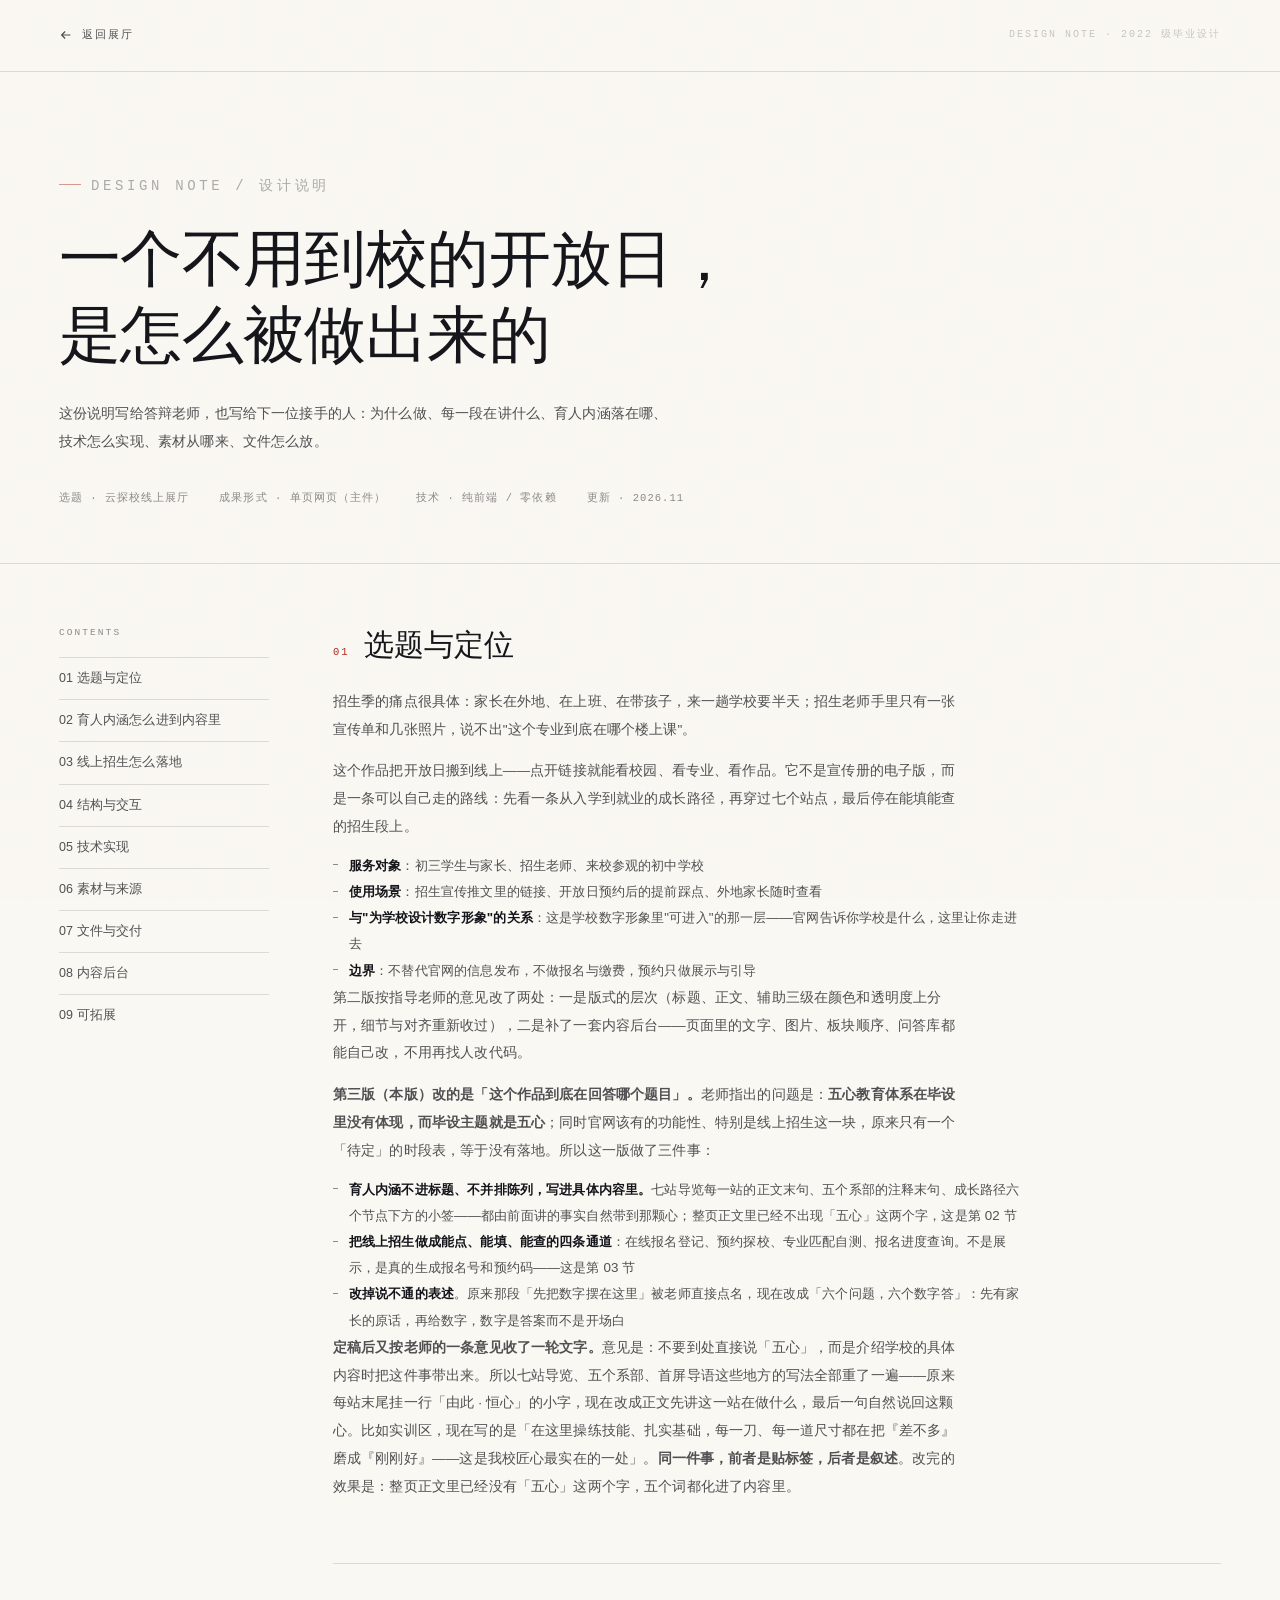
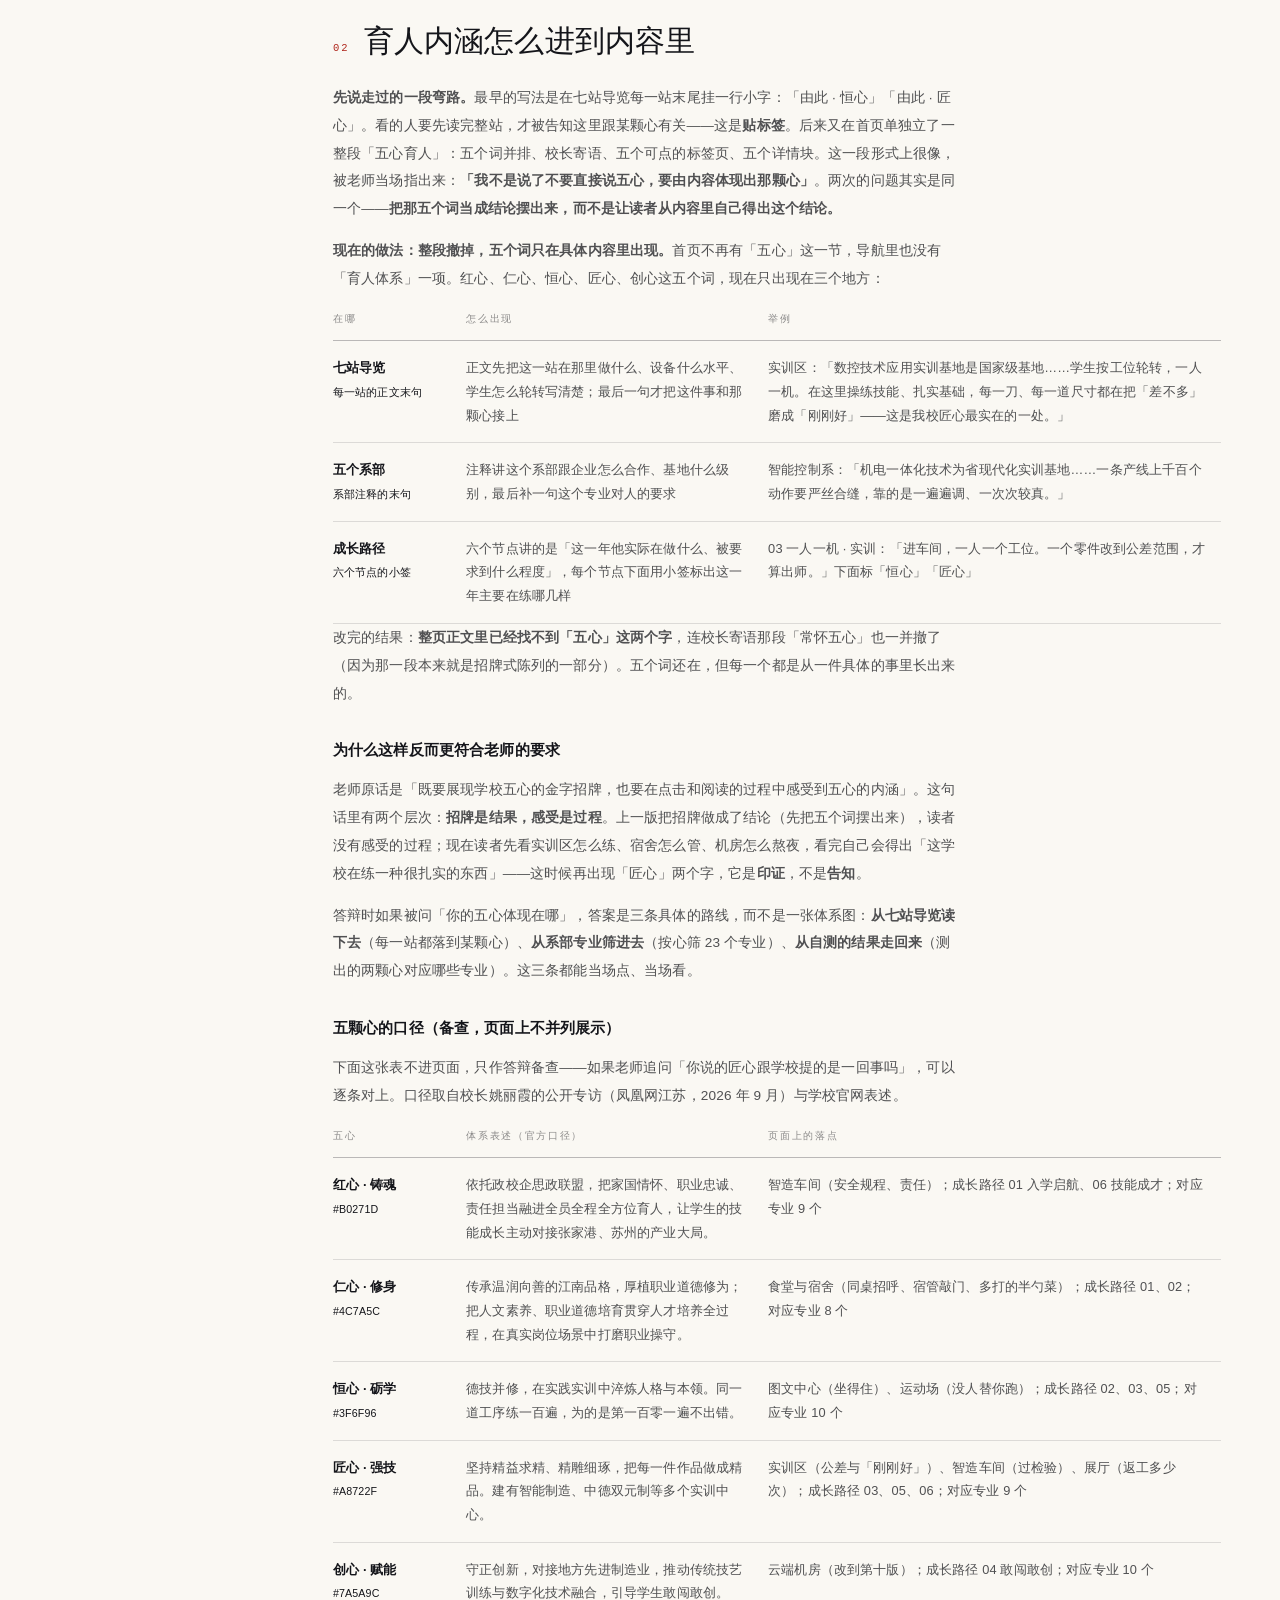
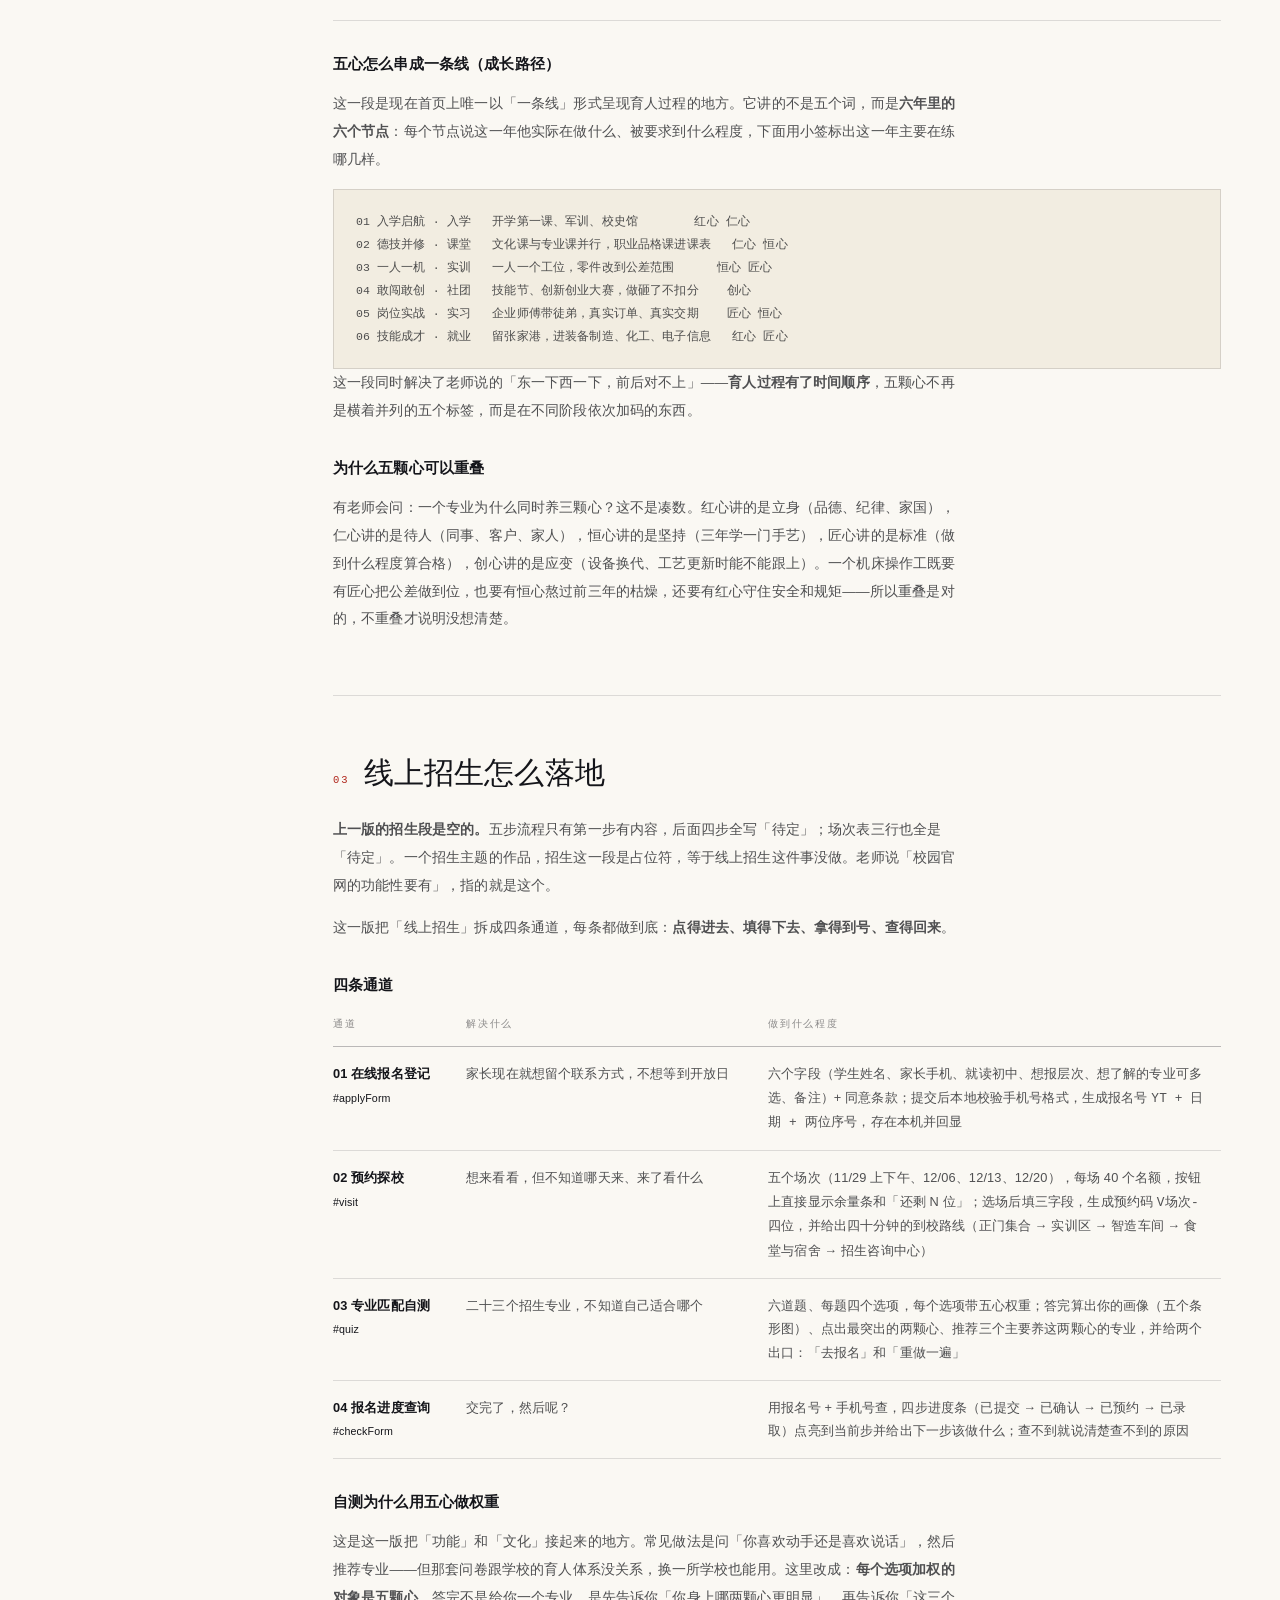
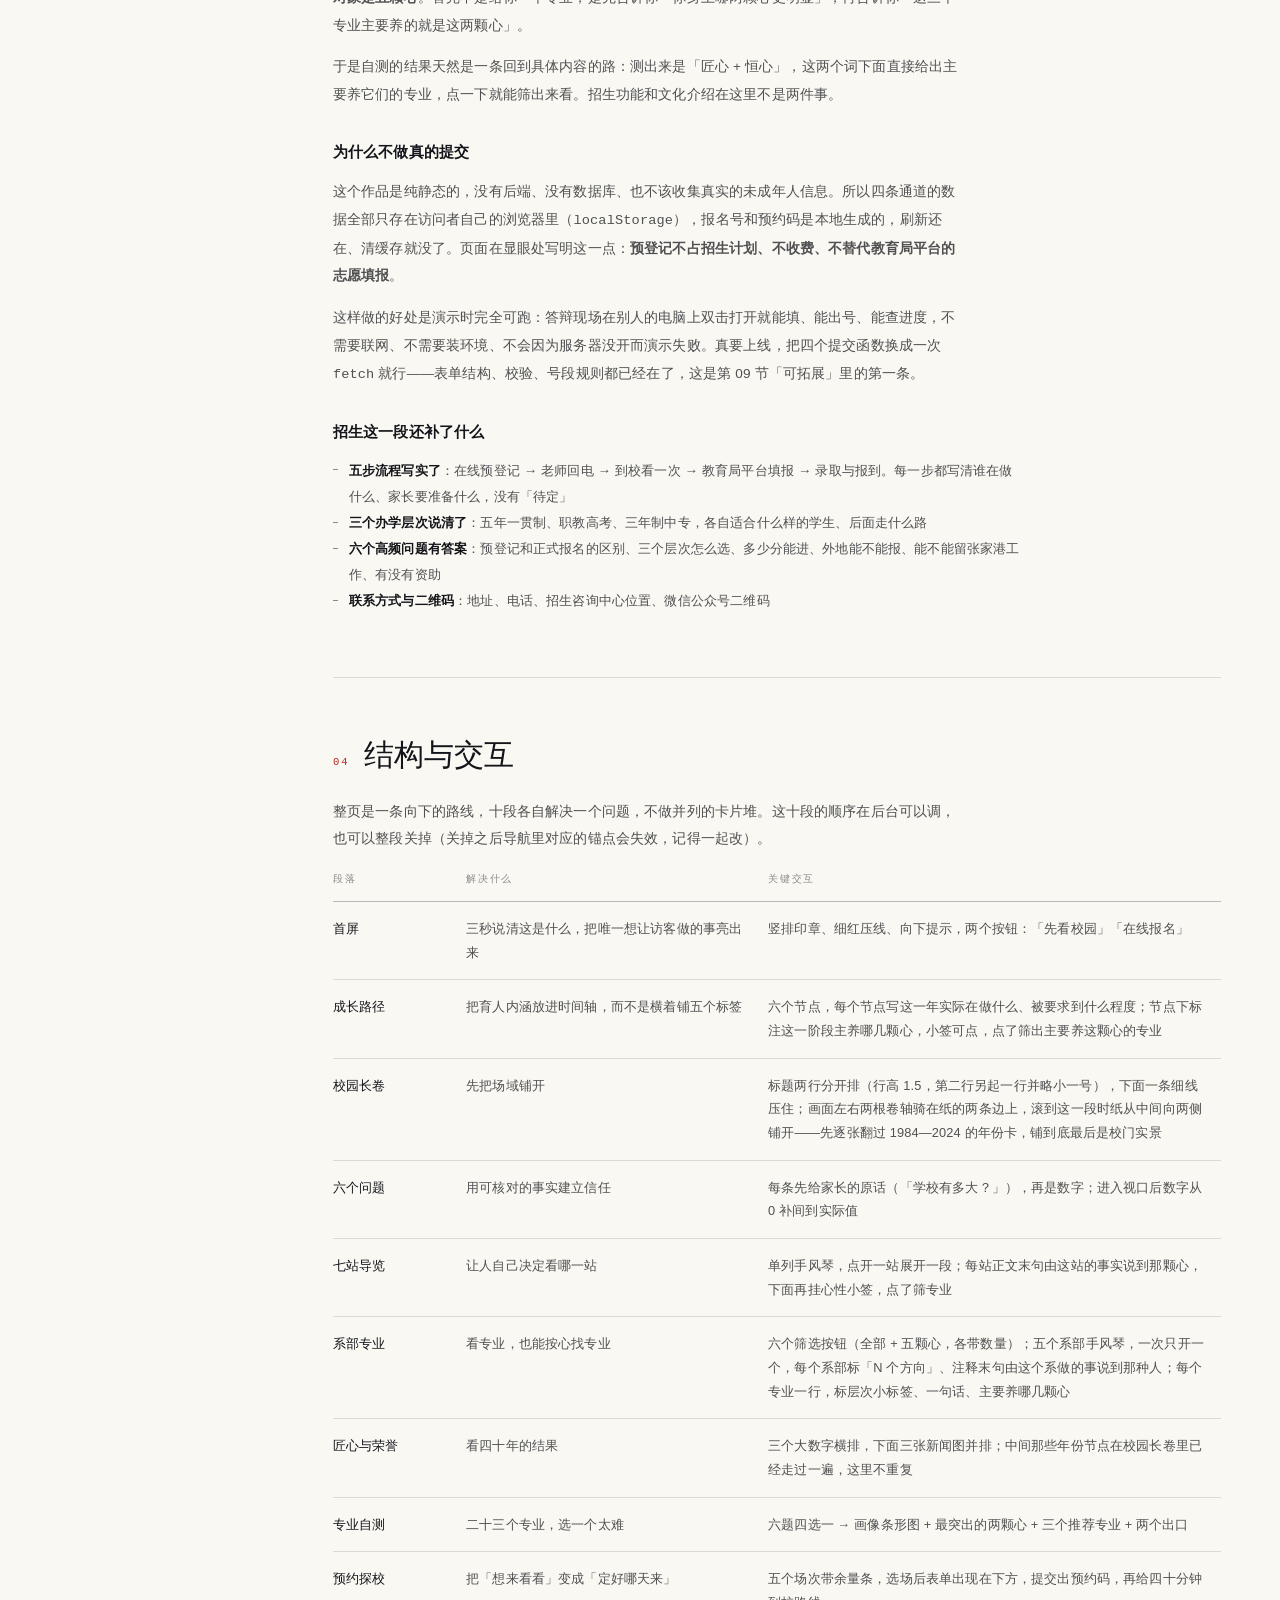
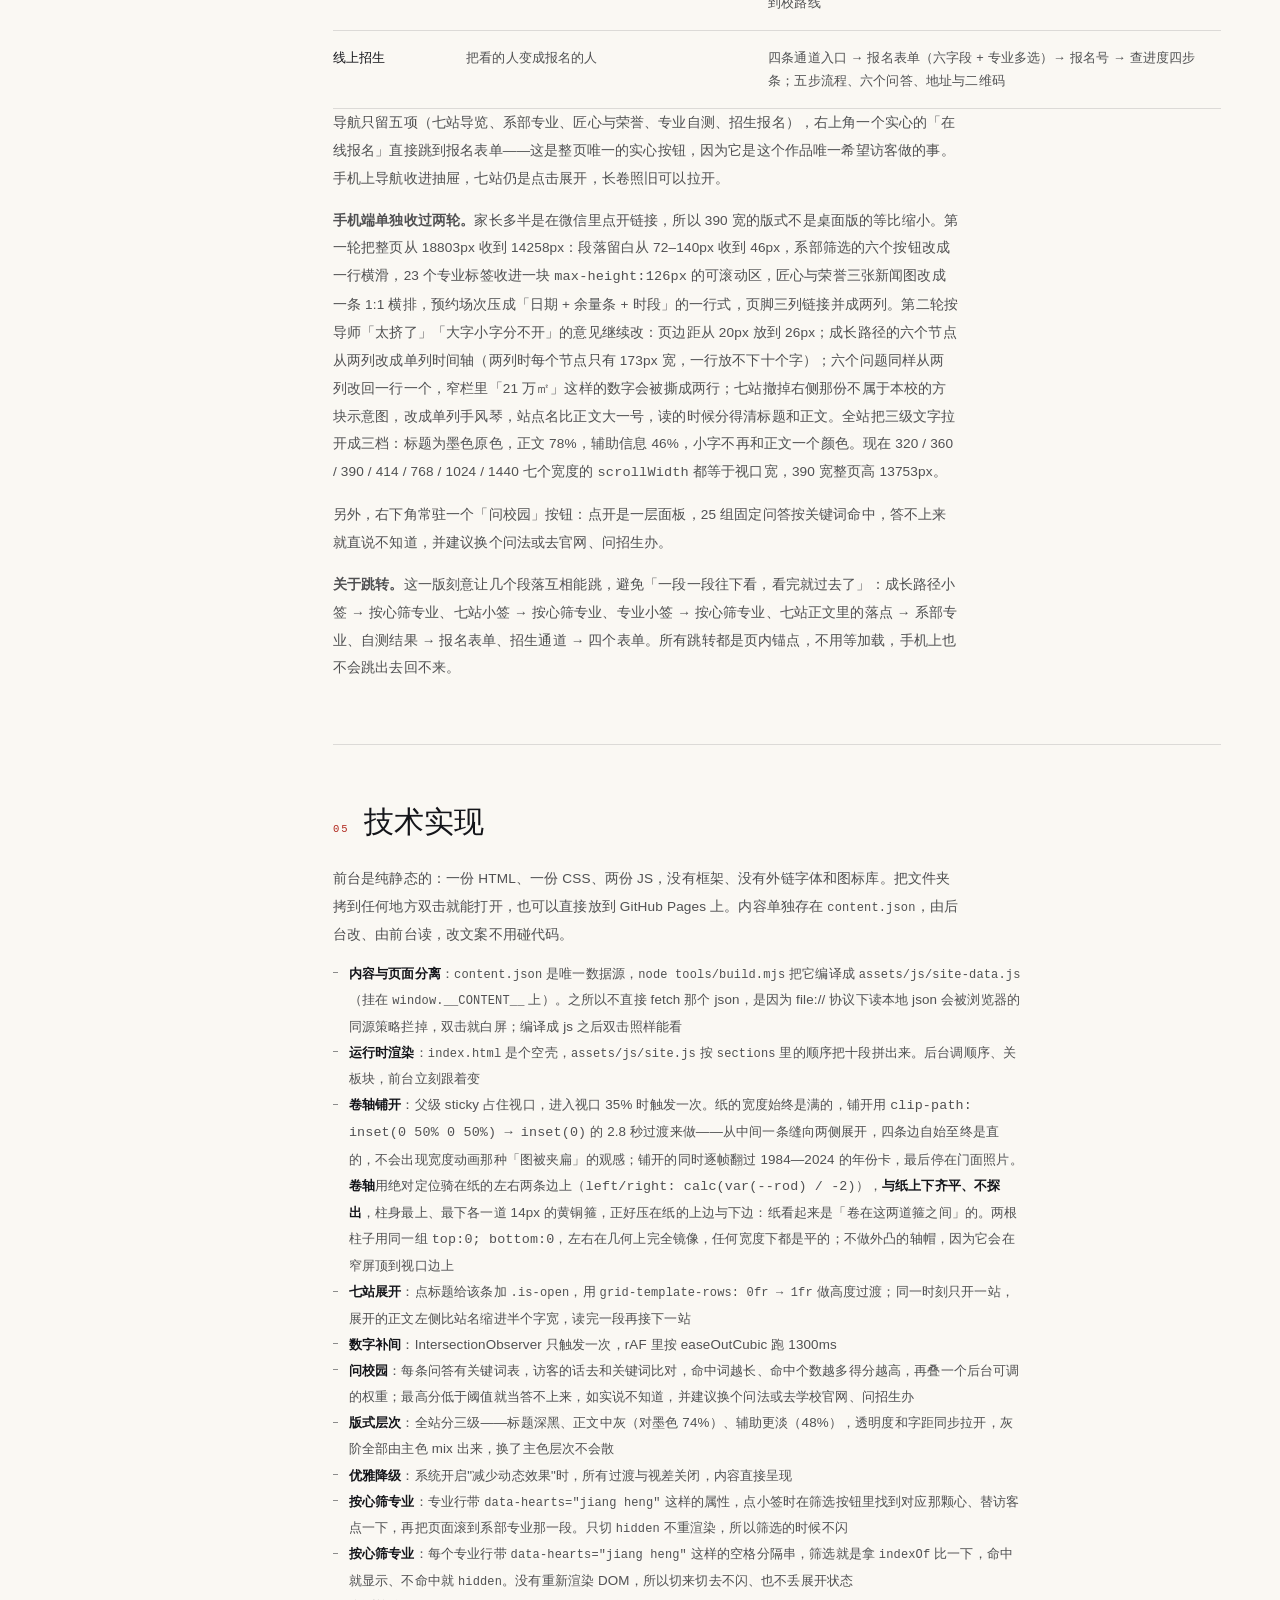
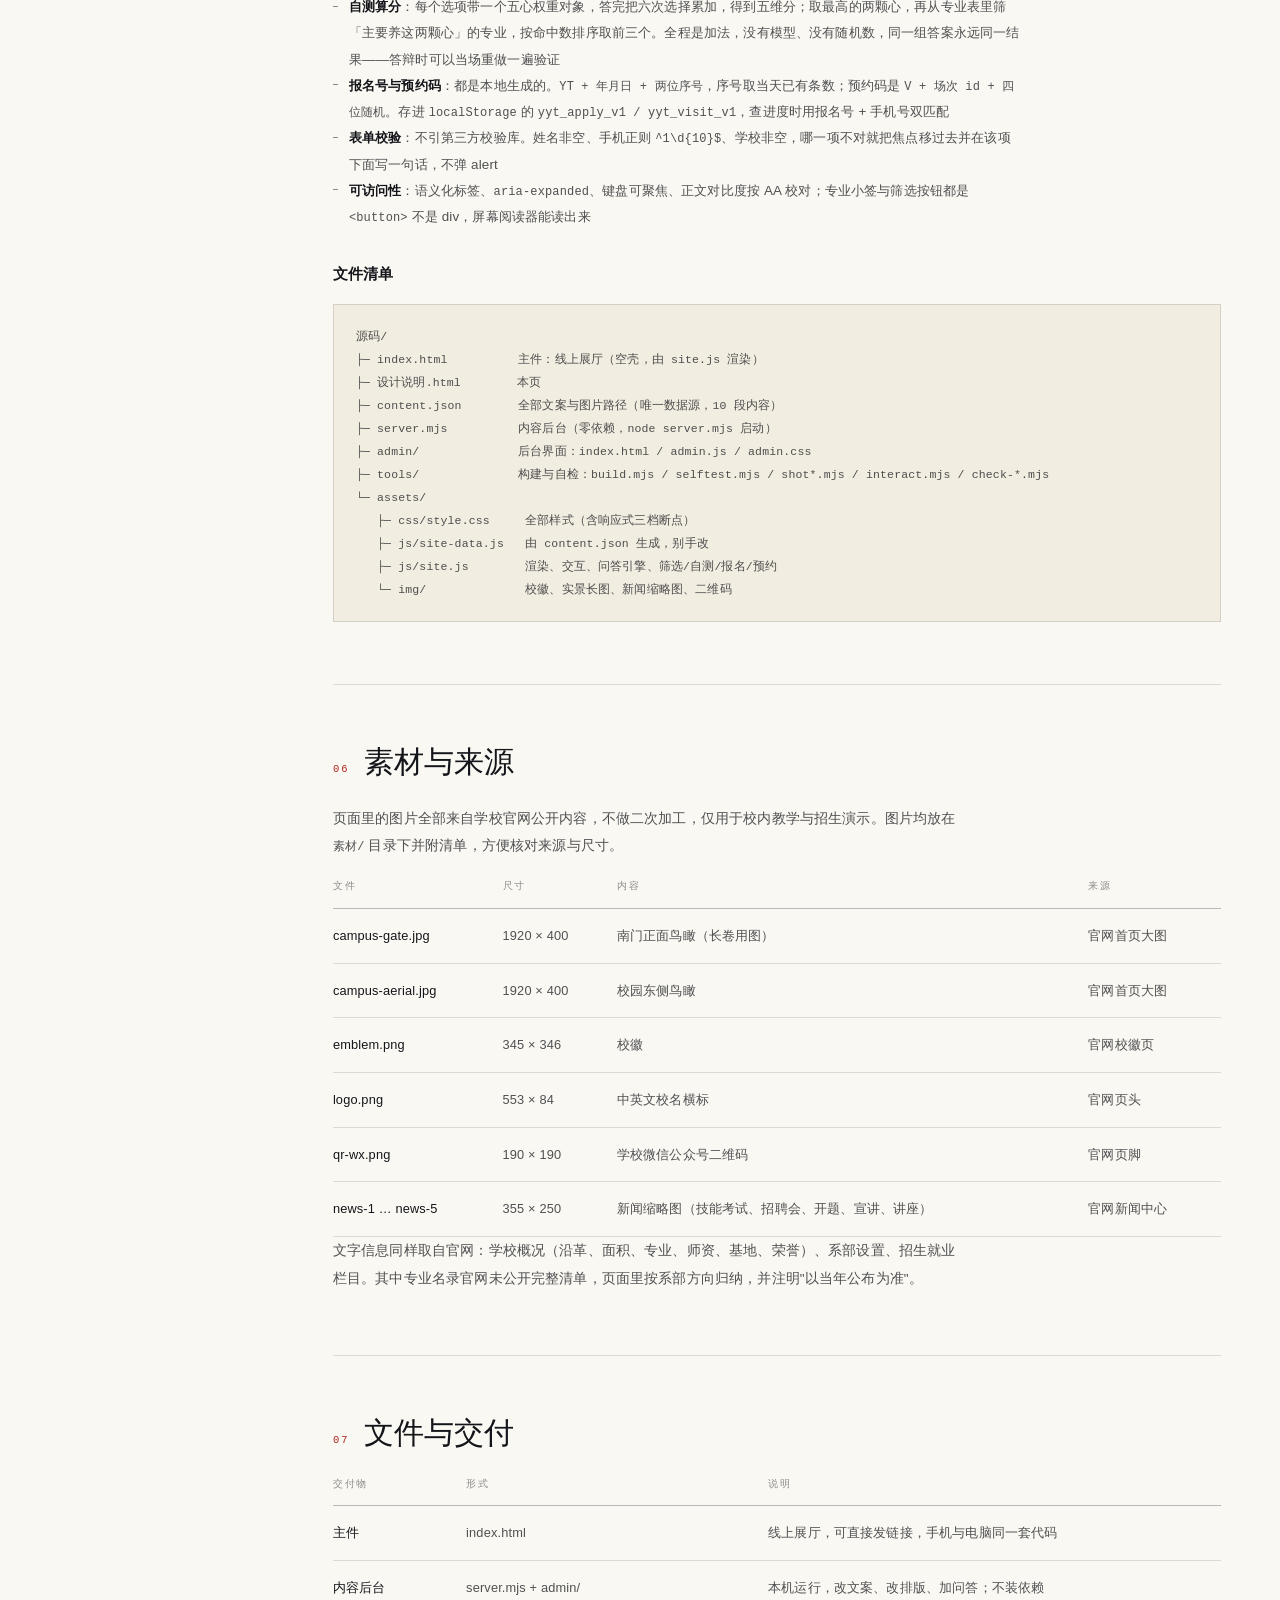
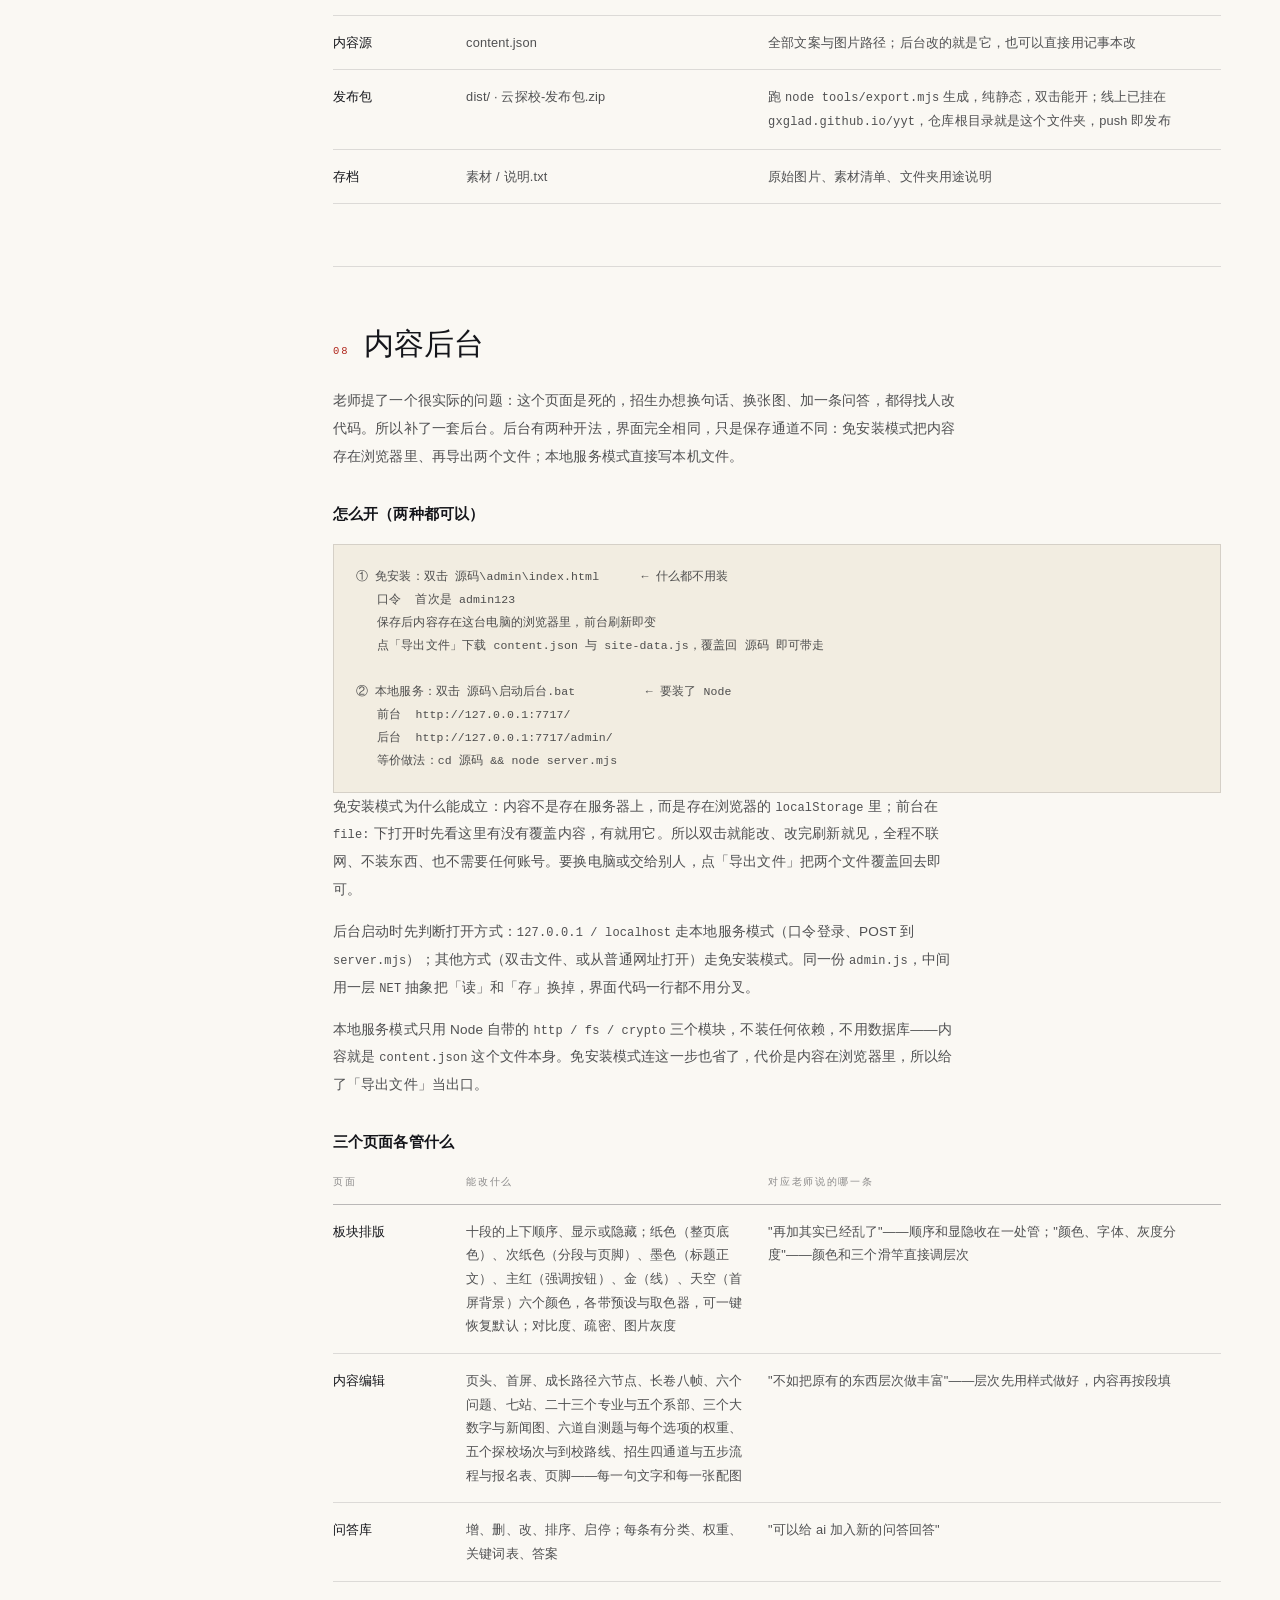
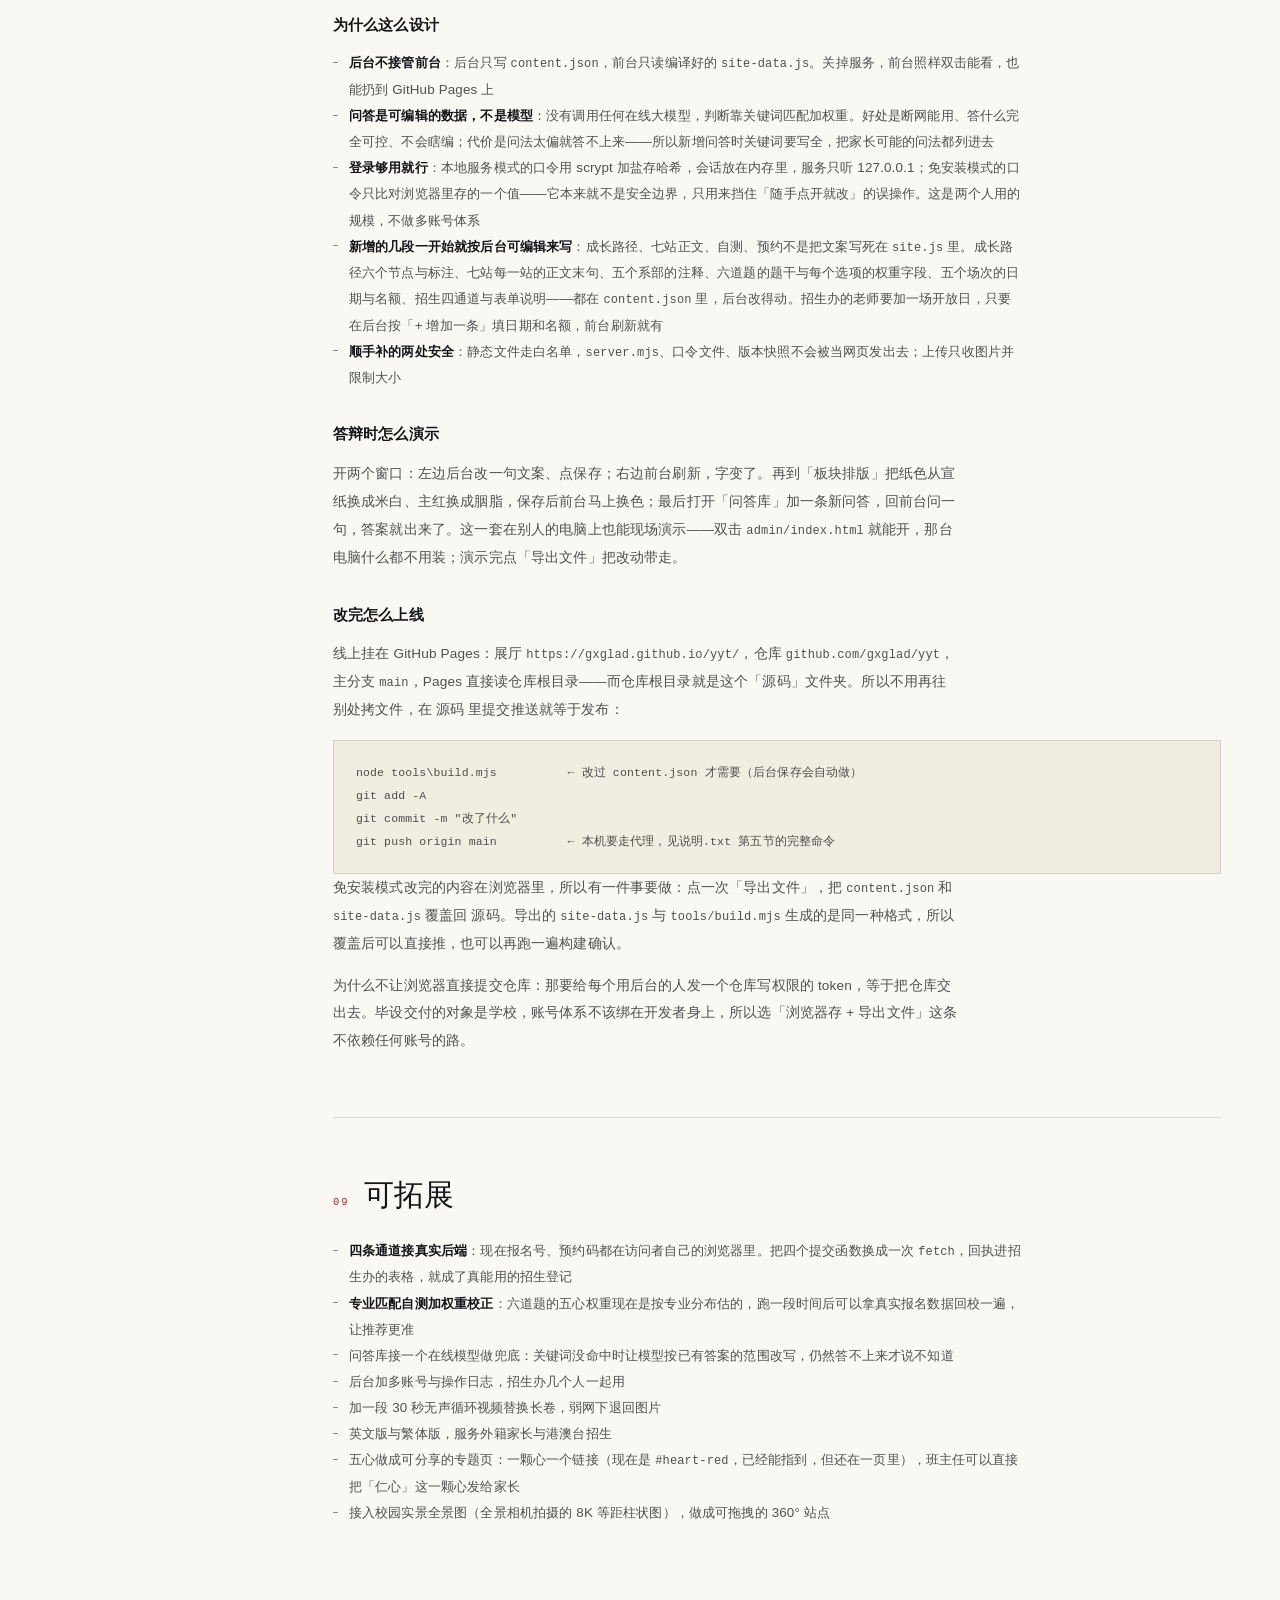
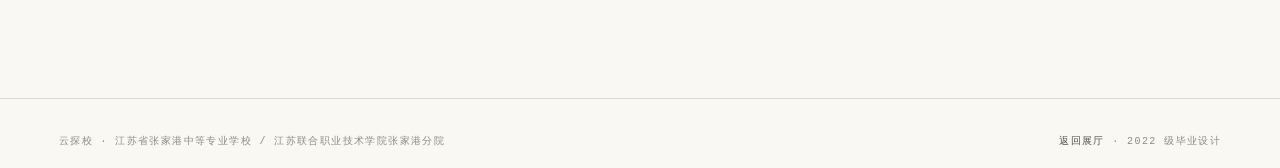
==== commit 41fa75f4: "卷轴与画面同高、与标题同一左边界；去掉标题下那条压在纸边上的分隔线" ====
--- a/设计说明.html
+++ b/设计说明.html
@@ -225,7 +225,7 @@
       <ul>
         <li><b>内容与页面分离</b>：<span style="font-family:var(--mono);font-size:12px">content.json</span> 是唯一数据源，<span style="font-family:var(--mono);font-size:12px">node tools/build.mjs</span> 把它编译成 <span style="font-family:var(--mono);font-size:12px">assets/js/site-data.js</span>（挂在 <span style="font-family:var(--mono);font-size:12px">window.__CONTENT__</span> 上）。之所以不直接 fetch 那个 json，是因为 file:// 协议下读本地 json 会被浏览器的同源策略拦掉，双击就白屏；编译成 js 之后双击照样能看</li>
         <li><b>运行时渲染</b>：<span style="font-family:var(--mono);font-size:12px">index.html</span> 是个空壳，<span style="font-family:var(--mono);font-size:12px">assets/js/site.js</span> 按 <span style="font-family:var(--mono);font-size:12px">sections</span> 里的顺序把十段拼出来。后台调顺序、关板块，前台立刻跟着变</li>
-        <li><b>卷轴铺开</b>：父级 sticky 占住视口，进入视口 35% 时触发一次。纸的宽度始终是满的，铺开用 <code>clip-path: inset(0 50% 0 50%) → inset(0)</code> 的 2.8 秒过渡来做——从中间一条缝向两侧展开，四条边自始至终是直的，不会出现宽度动画那种「图被夹扁」的观感。铺开的同时逐帧翻过 1984—2024 的年份卡，最后停在门面照片。<b>卷轴</b>用绝对定位骑在纸的左右两条边上（<code>left/right: calc(var(--rod) / -2)</code>），上下各探出 12px，两端各一道与探出量等高的黄铜箍，正好盖住纸的上边与下边：纸看起来是「卷在这两道箍之间」的。两根柱子用同一组 <code>top/bottom</code> 对称值，所以左右在几何上完全镜像，任何宽度下都是平的；不做外凸的轴帽，因为它会在窄屏顶到视口边上</li>
+        <li><b>卷轴铺开</b>：父级 sticky 占住视口，进入视口 35% 时触发一次。纸的宽度始终是满的，铺开用 <code>clip-path: inset(0 50% 0 50%) → inset(0)</code> 的 2.8 秒过渡来做——从中间一条缝向两侧展开，四条边自始至终是直的，不会出现宽度动画那种「图被夹扁」的观感；铺开的同时逐帧翻过 1984—2024 的年份卡，最后停在门面照片。<b>卷轴</b>用绝对定位骑在纸的左右两条边上（<code>left/right: calc(var(--rod) / -2)</code>），<b>与纸上下齐平、不探出</b>，柱身最上、最下各一道 14px 的黄铜箍，正好压在纸的上边与下边：纸看起来是「卷在这两道箍之间」的。两根柱子用同一组 <code>top:0; bottom:0</code>，左右在几何上完全镜像，任何宽度下都是平的；不做外凸的轴帽，因为它会在窄屏顶到视口边上</li>
         <li><b>七站展开</b>：点标题给该条加 <span style="font-family:var(--mono);font-size:12px">.is-open</span>，用 <span style="font-family:var(--mono);font-size:12px">grid-template-rows: 0fr → 1fr</span> 做高度过渡；同一时刻只开一站，展开的正文左侧比站名缩进半个字宽，读完一段再接下一站</li>
         <li><b>数字补间</b>：IntersectionObserver 只触发一次，rAF 里按 easeOutCubic 跑 1300ms</li>
         <li><b>问校园</b>：每条问答有关键词表，访客的话去和关键词比对，命中词越长、命中个数越多得分越高，再叠一个后台可调的权重；最高分低于阈值就当答不上来，如实说不知道，并建议换个问法或去学校官网、问招生办</li>
--- a/assets/css/style.css
+++ b/assets/css/style.css
@@ -375,17 +375,13 @@
   margin-top:.18em;
   font-size:.92em; letter-spacing:-.008em;
 }
-.unroll__head::before{  content:"";
-  position:absolute; left:var(--pad); bottom:0;
-  height:1px; width:calc(100% - var(--pad) * 2);
-  background:var(--line);
-}
+.unroll__head::before{ display:none; }
 .unroll__stage{
   position:relative;
   width:100%; max-width:var(--max); margin-inline:auto;
   height:clamp(300px, 56vh, 620px);
   z-index:2;
-  padding:0 calc(var(--pad) + var(--rod,20px));
+  padding:0 var(--pad);
 }
 /* 卷面：宽度固定，展开靠 clip-path 从中间往两侧铺开，四条边始终是直的 */
 .unroll__band{
@@ -406,44 +402,27 @@
    不用负 margin —— 这样左右两根在几何上完全镜像。 */
 .roller{
   position:absolute;
-  top:calc(var(--over,12px) * -1);
-  bottom:calc(var(--over,12px) * -1);
-  width:var(--rod,22px);
+  top:0; bottom:0;
+  width:var(--rod,24px);
   z-index:7;
-  border-radius:4px;
+  border-radius:6px;
   background:
     linear-gradient(90deg,
       #4A0C07 0%, #74130C 10%, #9B2015 26%,
-      #B93425 40%, #C74839 48%, #A82C1E 60%,
+      #B93425 40%, #CB4B3B 48%, #A82C1E 60%,
       #851A12 78%, #5C100A 92%, #3D0A05 100%);
-  box-shadow:0 2px 8px rgba(0,0,0,.20);
-}
-/* 轴头：上下各一道黄铜箍，正好盖住纸的上边与下边 —— 纸就"卷"在这两道箍之间 */
+  box-shadow:0 2px 8px rgba(0,0,0,.18);
+}
+/* 黄铜箍：柱身最上、最下各一道，收在柱身宽度之内 */
 .roller::before,.roller::after{
-  content:""; position:absolute; left:0; right:0; height:var(--over,12px);
+  content:""; position:absolute; left:0; right:0; height:14px;
   background:linear-gradient(180deg,
-    #E4C68C 0%, #C09A5A 34%, #9C7740 68%, #6E5228 100%);
-  border-radius:4px;
-}
-.roller::before{ top:0; }
-.roller::after{ bottom:0; }
-.roller--l{ left:calc(var(--rod,22px) / -2); }
-.roller--r{ right:calc(var(--rod,22px) / -2); }
-
-/* 纸边压在轴上的那一点暗：很窄，只让纸看起来是贴上去的 */
-.unroll__frame::before,
-.unroll__frame::after{
-  content:""; position:absolute; top:0; bottom:0; width:14px; z-index:5;
-  pointer-events:none;
-}
-.unroll__frame::before{
-  left:0;
-  background:linear-gradient(90deg, rgba(0,0,0,.14), transparent);
-}
-.unroll__frame::after{
-  right:0;
-  background:linear-gradient(270deg, rgba(0,0,0,.14), transparent);
-}
+    #E7CB93 0%, #C29C5C 32%, #9C7740 66%, #6E5228 100%);
+}
+.roller::before{ top:0; border-radius:6px 6px 0 0; }
+.roller::after{ bottom:0; border-radius:0 0 6px 6px; }
+.roller--l{ left:calc(var(--rod,24px) / -2); }
+.roller--r{ right:calc(var(--rod,24px) / -2); }
 
 .unroll__img{
   position:absolute; top:0; bottom:0;
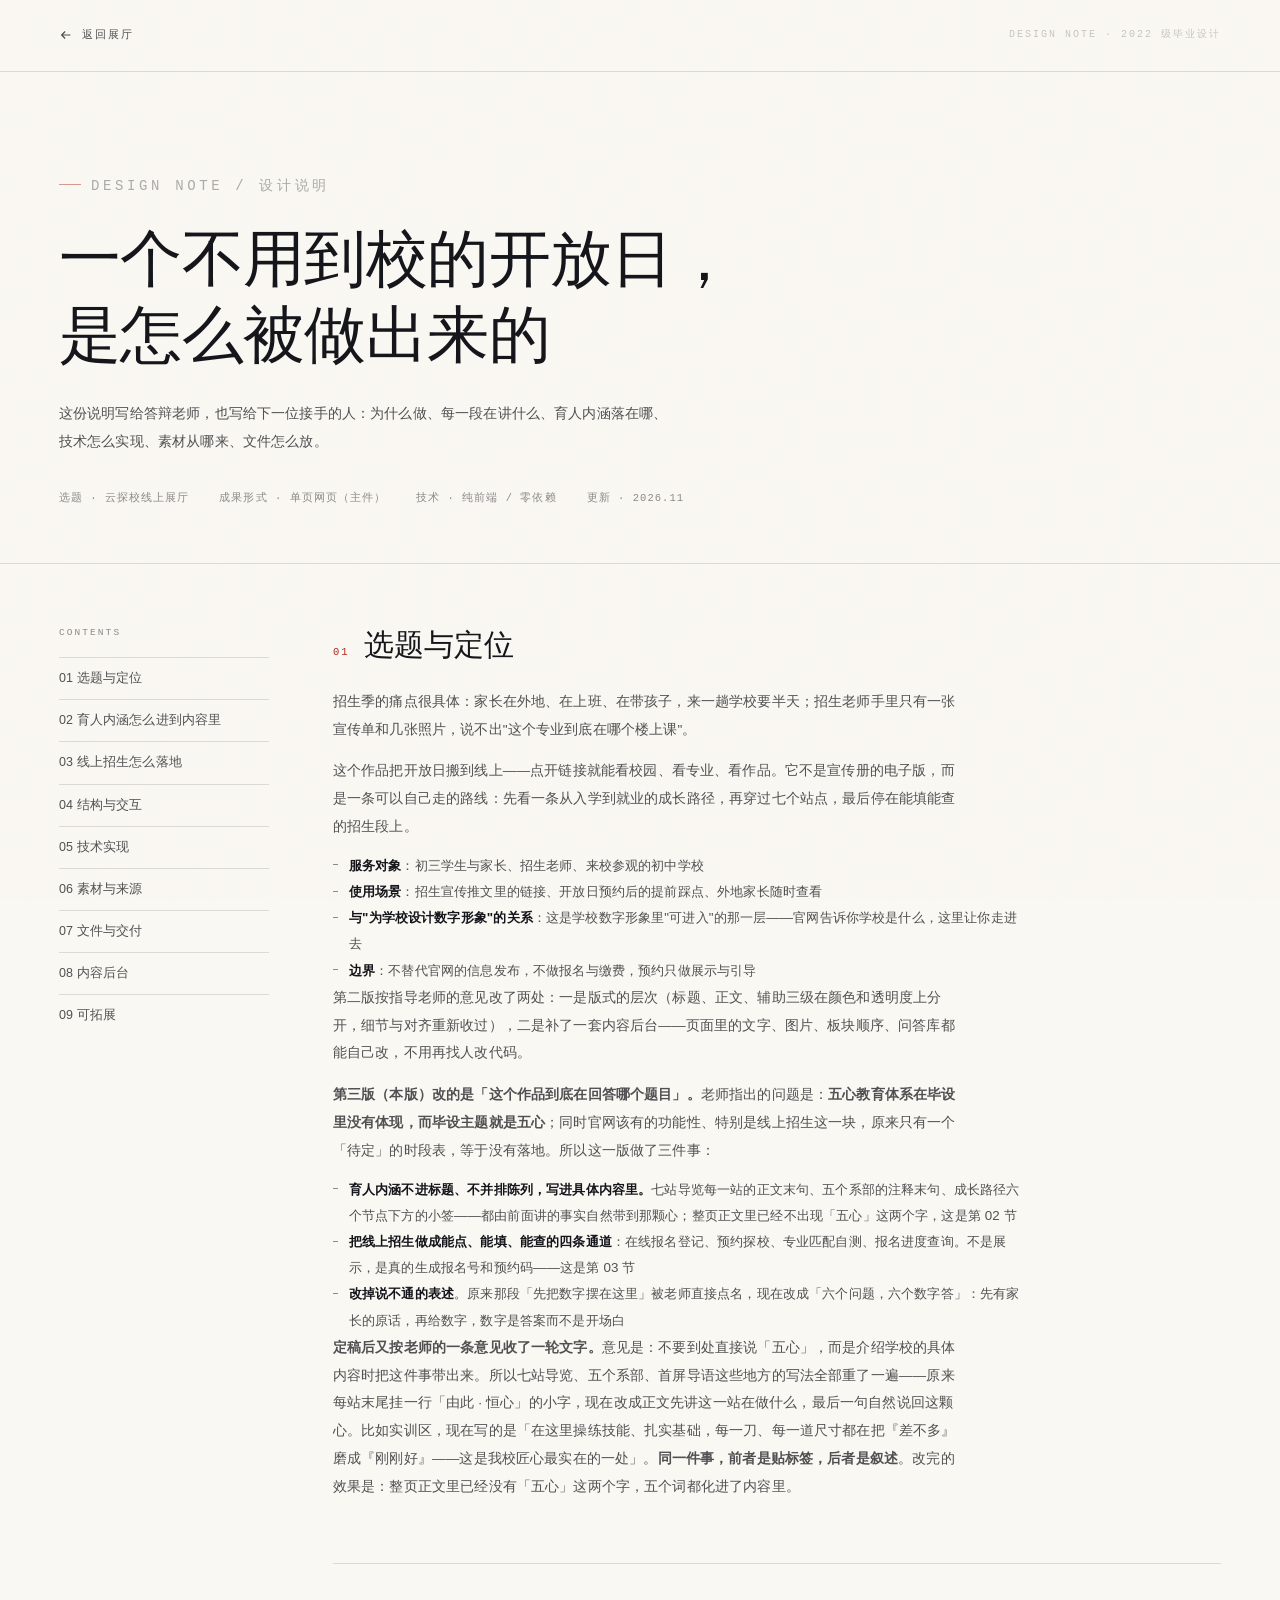
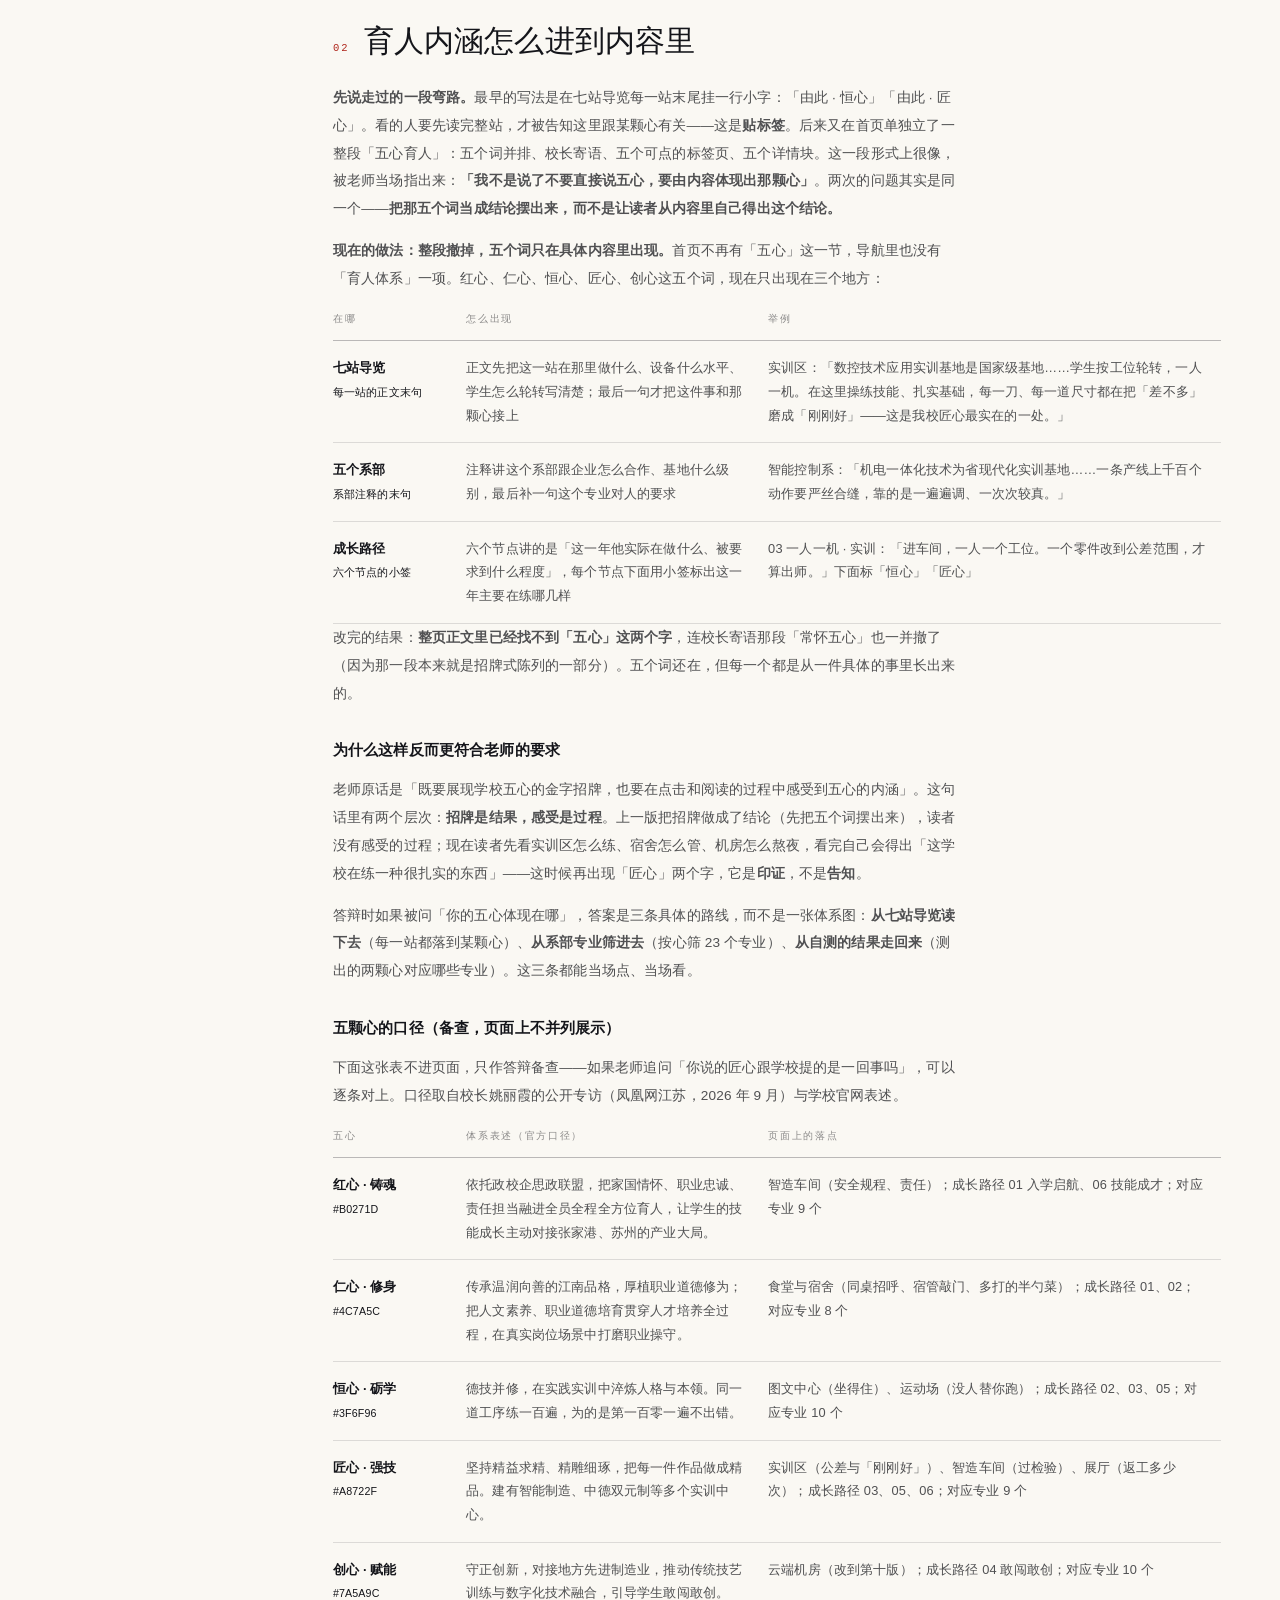
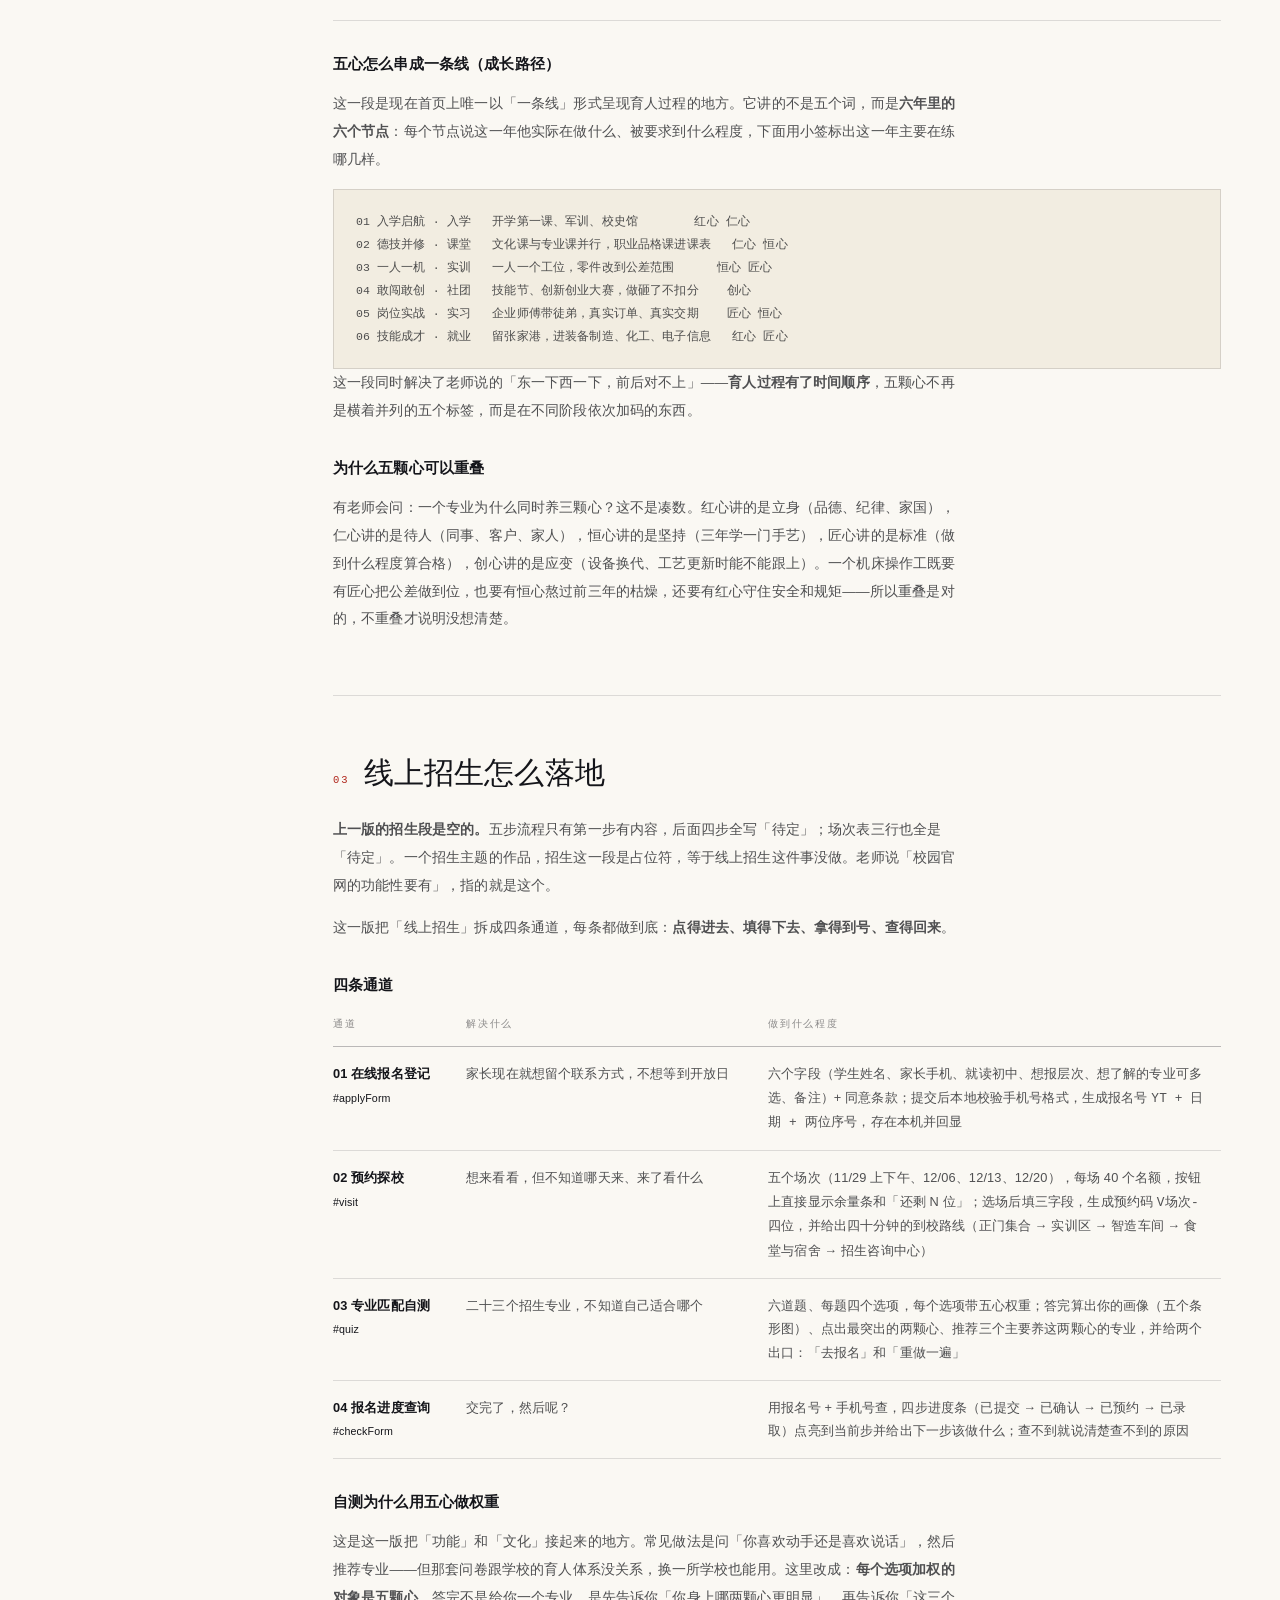
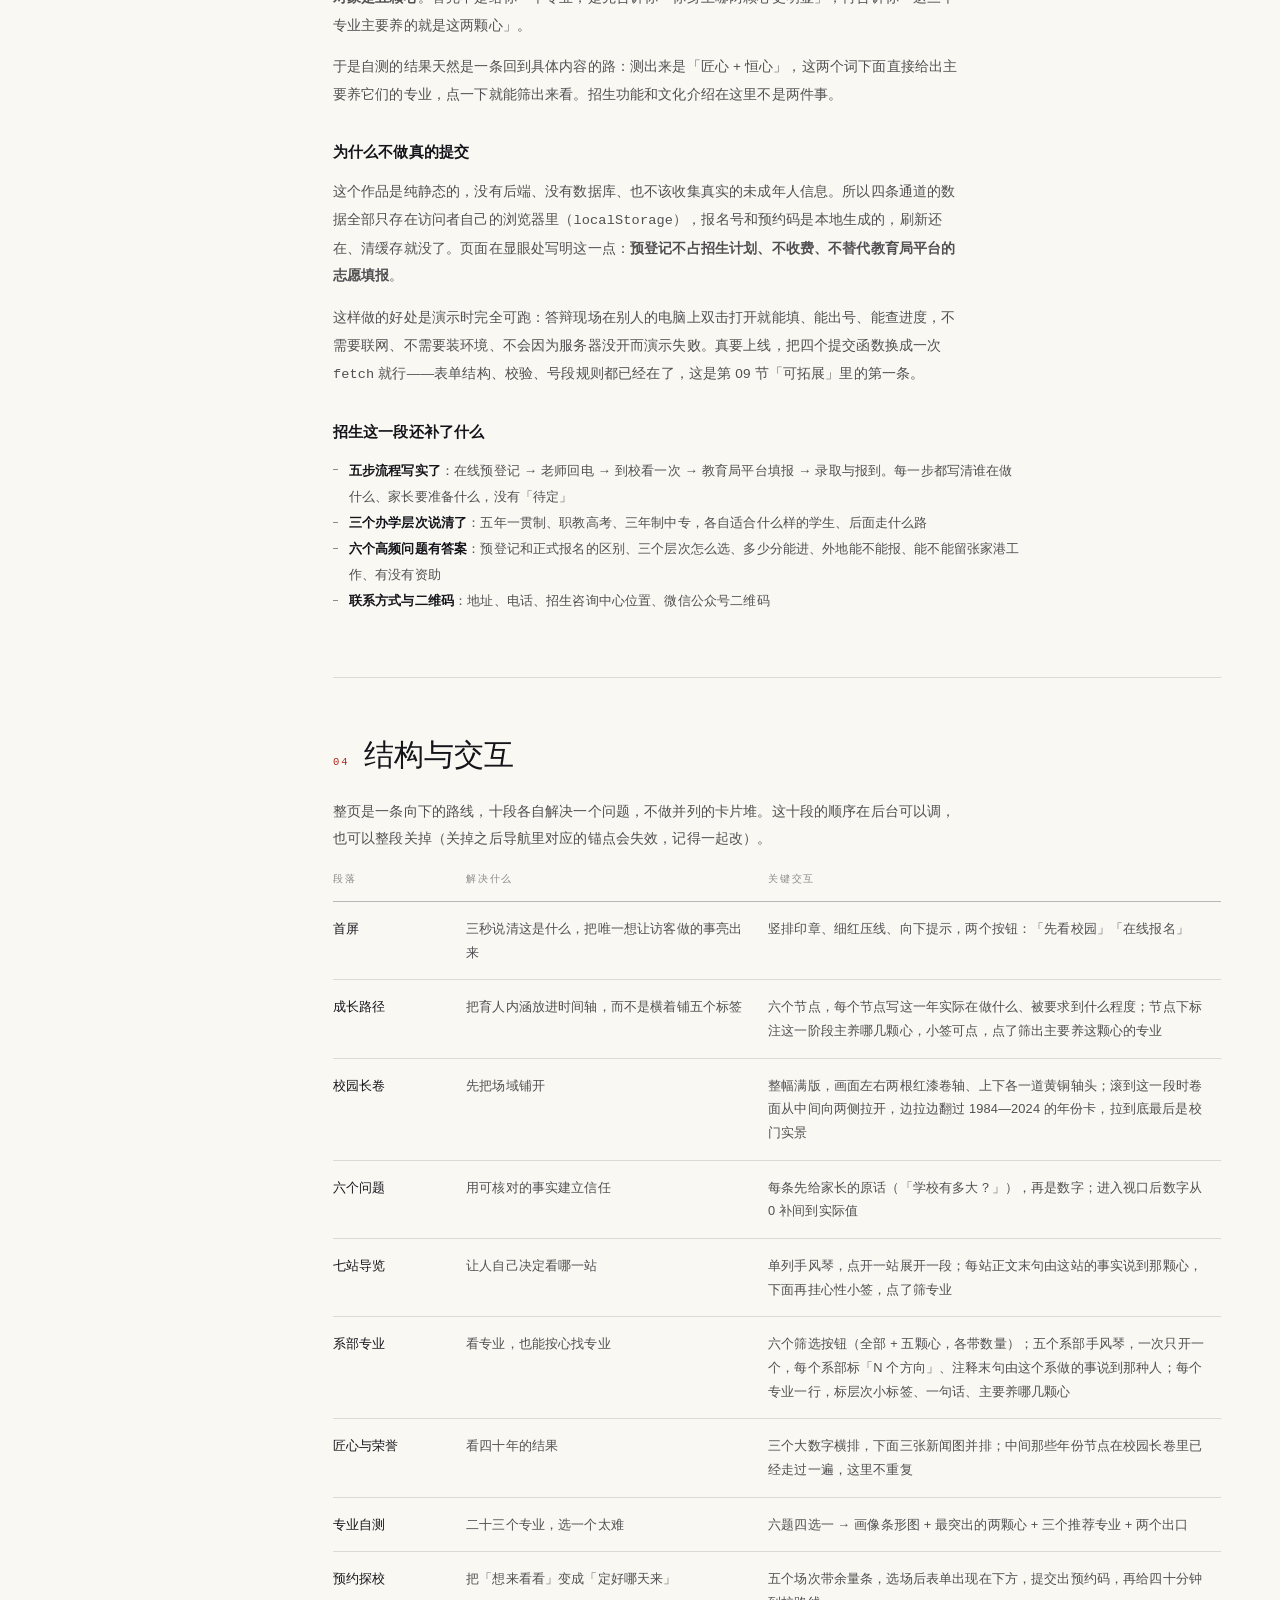
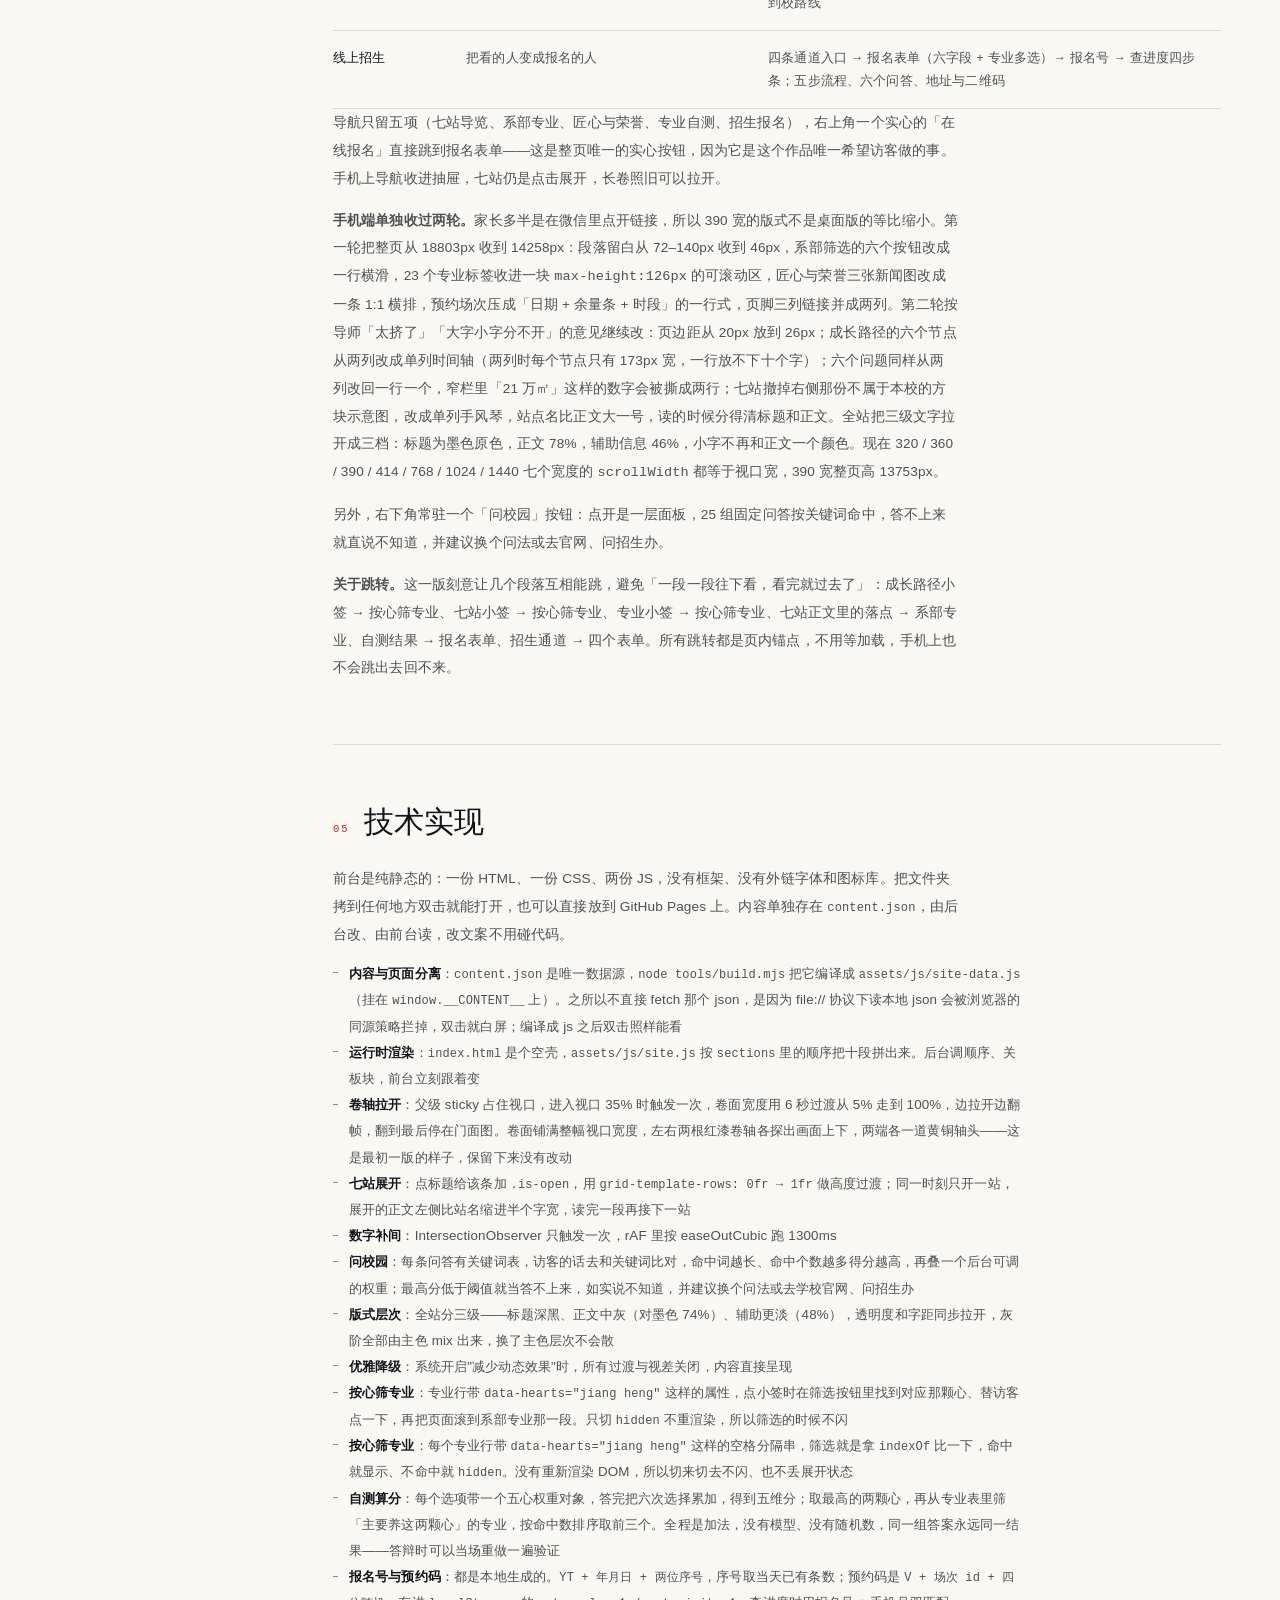
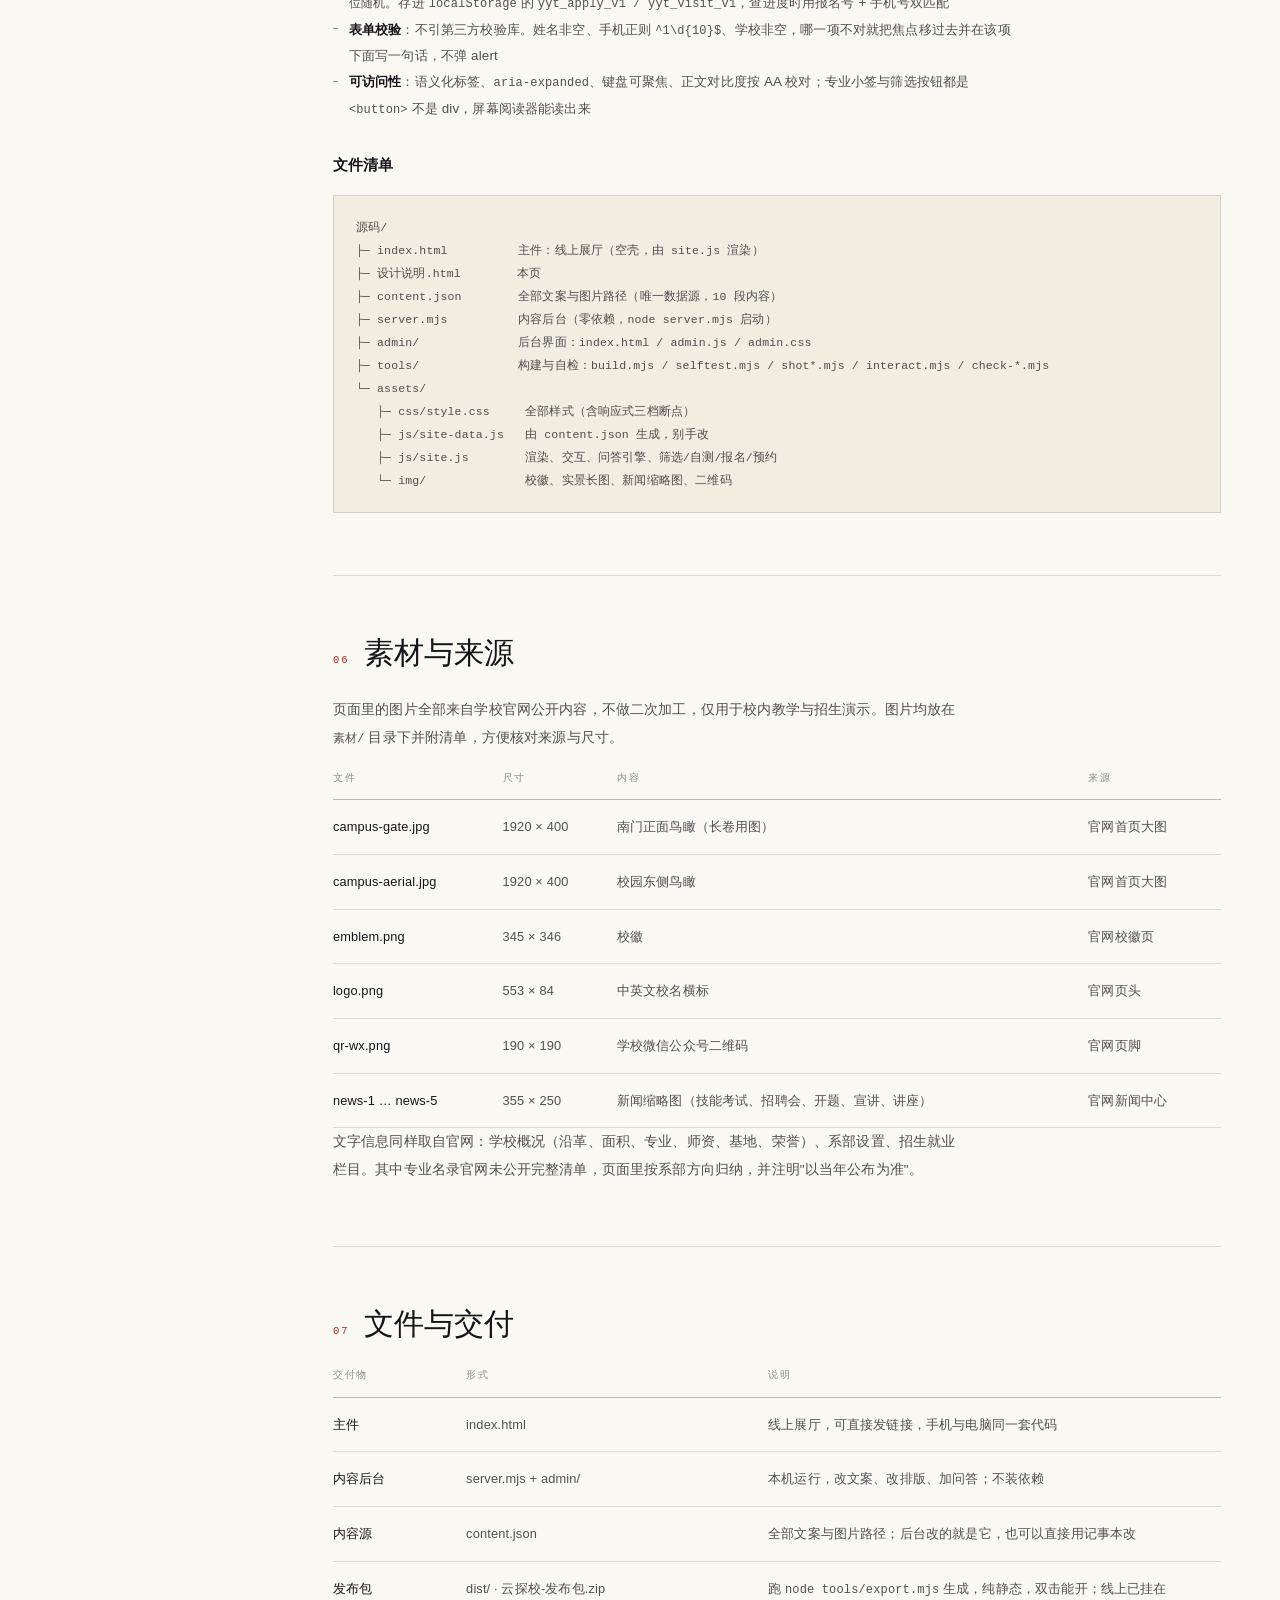
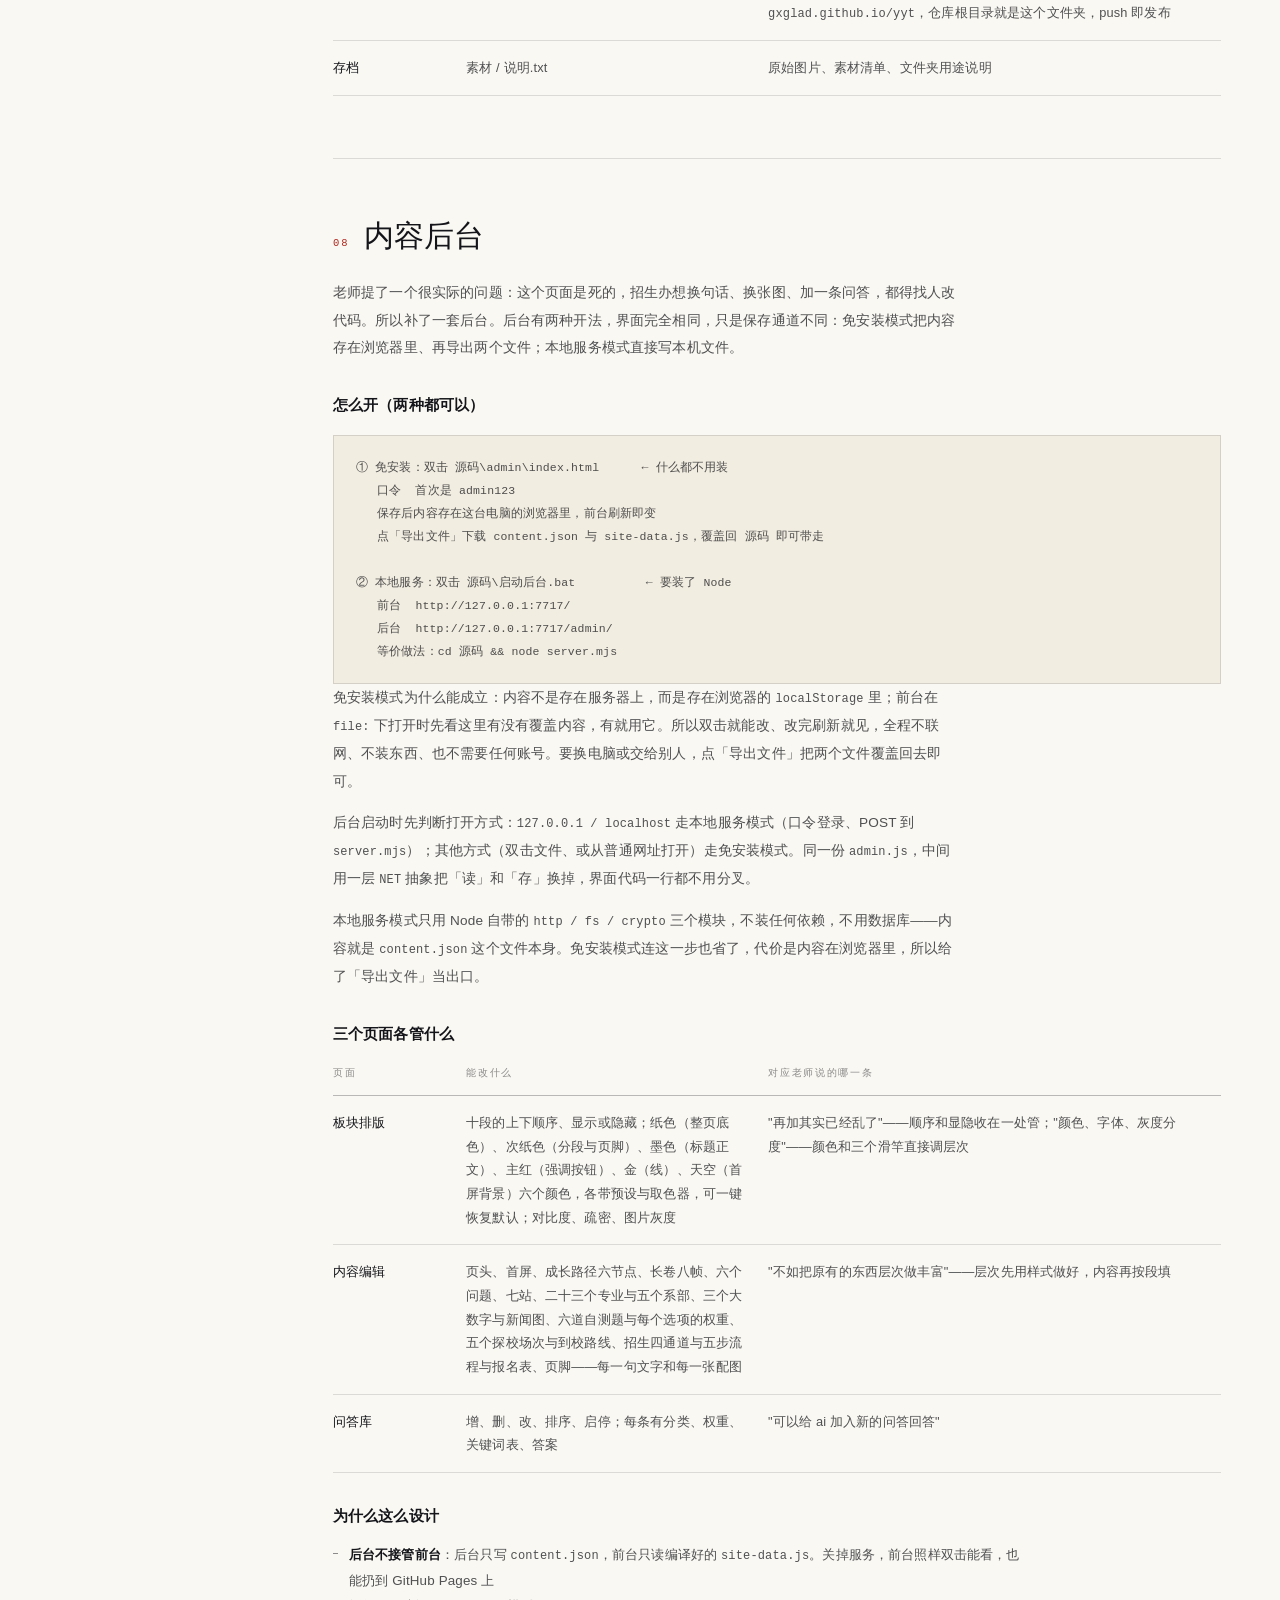
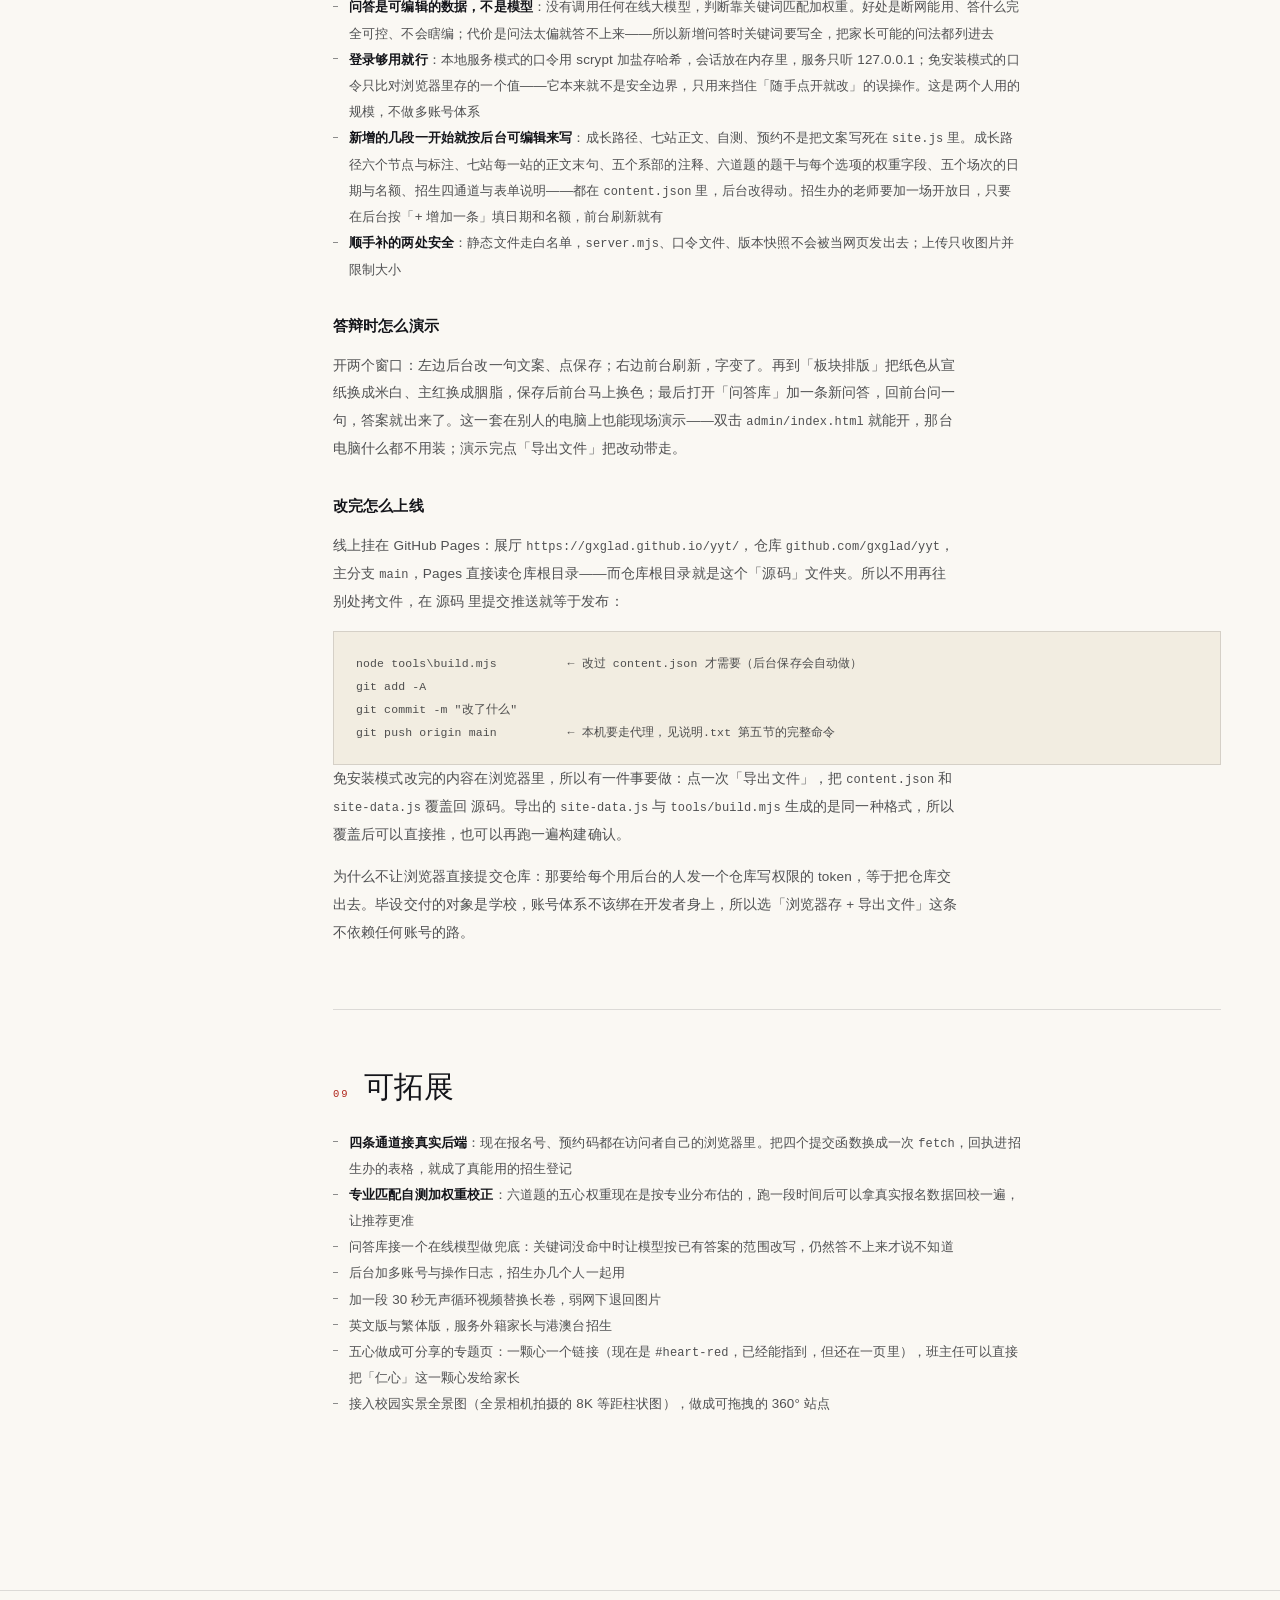
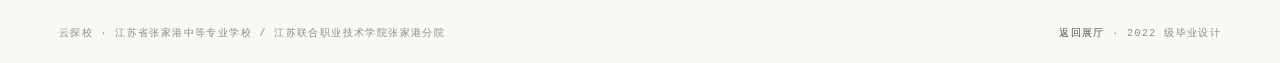
==== commit 6274c7a8: "长卷恢复最初一版：整幅满版、左右卷轴探出画面、两端黄铜轴帽，卷面宽度 6 秒从 5% 到 100%；同步把设计说明、PPT、开题报告里关于长卷的描述改回去" ====
--- a/设计说明.html
+++ b/设计说明.html
@@ -203,7 +203,7 @@
         <tbody>
           <tr><td>首屏</td><td>三秒说清这是什么，把唯一想让访客做的事亮出来</td><td>竖排印章、细红压线、向下提示，两个按钮：「先看校园」「在线报名」</td></tr>
           <tr><td>成长路径</td><td>把育人内涵放进时间轴，而不是横着铺五个标签</td><td>六个节点，每个节点写这一年实际在做什么、被要求到什么程度；节点下标注这一阶段主养哪几颗心，小签可点，点了筛出主要养这颗心的专业</td></tr>
-          <tr><td>校园长卷</td><td>先把场域铺开</td><td>标题两行分开排（行高 1.5，第二行另起一行并略小一号），下面一条细线压住；画面左右两根卷轴骑在纸的两条边上，滚到这一段时纸从中间向两侧铺开——先逐张翻过 1984—2024 的年份卡，铺到底最后是校门实景</td></tr>
+          <tr><td>校园长卷</td><td>先把场域铺开</td><td>整幅满版，画面左右两根红漆卷轴、上下各一道黄铜轴头；滚到这一段时卷面从中间向两侧拉开，边拉边翻过 1984—2024 的年份卡，拉到底最后是校门实景</td></tr>
           <tr><td>六个问题</td><td>用可核对的事实建立信任</td><td>每条先给家长的原话（「学校有多大？」），再是数字；进入视口后数字从 0 补间到实际值</td></tr>
           <tr><td>七站导览</td><td>让人自己决定看哪一站</td><td>单列手风琴，点开一站展开一段；每站正文末句由这站的事实说到那颗心，下面再挂心性小签，点了筛专业</td></tr>
           <tr><td>系部专业</td><td>看专业，也能按心找专业</td><td>六个筛选按钮（全部 + 五颗心，各带数量）；五个系部手风琴，一次只开一个，每个系部标「N 个方向」、注释末句由这个系做的事说到那种人；每个专业一行，标层次小标签、一句话、主要养哪几颗心</td></tr>
@@ -225,7 +225,7 @@
       <ul>
         <li><b>内容与页面分离</b>：<span style="font-family:var(--mono);font-size:12px">content.json</span> 是唯一数据源，<span style="font-family:var(--mono);font-size:12px">node tools/build.mjs</span> 把它编译成 <span style="font-family:var(--mono);font-size:12px">assets/js/site-data.js</span>（挂在 <span style="font-family:var(--mono);font-size:12px">window.__CONTENT__</span> 上）。之所以不直接 fetch 那个 json，是因为 file:// 协议下读本地 json 会被浏览器的同源策略拦掉，双击就白屏；编译成 js 之后双击照样能看</li>
         <li><b>运行时渲染</b>：<span style="font-family:var(--mono);font-size:12px">index.html</span> 是个空壳，<span style="font-family:var(--mono);font-size:12px">assets/js/site.js</span> 按 <span style="font-family:var(--mono);font-size:12px">sections</span> 里的顺序把十段拼出来。后台调顺序、关板块，前台立刻跟着变</li>
-        <li><b>卷轴铺开</b>：父级 sticky 占住视口，进入视口 35% 时触发一次。纸的宽度始终是满的，铺开用 <code>clip-path: inset(0 50% 0 50%) → inset(0)</code> 的 2.8 秒过渡来做——从中间一条缝向两侧展开，四条边自始至终是直的，不会出现宽度动画那种「图被夹扁」的观感；铺开的同时逐帧翻过 1984—2024 的年份卡，最后停在门面照片。<b>卷轴</b>用绝对定位骑在纸的左右两条边上（<code>left/right: calc(var(--rod) / -2)</code>），<b>与纸上下齐平、不探出</b>，柱身最上、最下各一道 14px 的黄铜箍，正好压在纸的上边与下边：纸看起来是「卷在这两道箍之间」的。两根柱子用同一组 <code>top:0; bottom:0</code>，左右在几何上完全镜像，任何宽度下都是平的；不做外凸的轴帽，因为它会在窄屏顶到视口边上</li>
+        <li><b>卷轴拉开</b>：父级 sticky 占住视口，进入视口 35% 时触发一次，卷面宽度用 6 秒过渡从 5% 走到 100%，边拉开边翻帧，翻到最后停在门面图。卷面铺满整幅视口宽度，左右两根红漆卷轴各探出画面上下，两端各一道黄铜轴头——这是最初一版的样子，保留下来没有改动</li>
         <li><b>七站展开</b>：点标题给该条加 <span style="font-family:var(--mono);font-size:12px">.is-open</span>，用 <span style="font-family:var(--mono);font-size:12px">grid-template-rows: 0fr → 1fr</span> 做高度过渡；同一时刻只开一站，展开的正文左侧比站名缩进半个字宽，读完一段再接下一站</li>
         <li><b>数字补间</b>：IntersectionObserver 只触发一次，rAF 里按 easeOutCubic 跑 1300ms</li>
         <li><b>问校园</b>：每条问答有关键词表，访客的话去和关键词比对，命中词越长、命中个数越多得分越高，再叠一个后台可调的权重；最高分低于阈值就当答不上来，如实说不知道，并建议换个问法或去学校官网、问招生办</li>
--- a/assets/css/style.css
+++ b/assets/css/style.css
@@ -362,67 +362,54 @@
 .unroll__head{
   position:relative; z-index:6;
   width:100%; max-width:var(--max); margin:0 auto;
-  padding:0 var(--pad) clamp(22px,3.4vh,44px);
+  padding:0 var(--pad) clamp(16px,2.6vh,34px);
 }
 .unroll__head h2{
   font-family:var(--serif); font-weight:400;
-  font-size:clamp(30px, 4.6vw, 62px);
-  line-height:1.5; letter-spacing:-.012em;
-}
-.unroll__head h2 em{
-  display:block;
-  font-style:normal; color:var(--red);
-  margin-top:.18em;
-  font-size:.92em; letter-spacing:-.008em;
-}
-.unroll__head::before{ display:none; }
+  font-size:clamp(38px, 6.6vw, 96px);
+  line-height:1.02; letter-spacing:-.035em;
+}
+.unroll__head h2 em{ font-style:normal; color:var(--red); }
+.unroll__head::before{  content:"";
+  position:absolute; left:var(--pad); bottom:0;
+  height:2px; width:calc(100% - var(--pad) * 2);
+  background:color-mix(in srgb, var(--red) 13%, transparent);
+}
+.unroll.is-open .unroll__head::after{ width:calc(100% - var(--pad) * 2); }
+.unroll__head::after{  content:"";
+  position:absolute; left:var(--pad); bottom:0;
+  height:2px; width:calc(var(--p,0) * (100% - var(--pad) * 2));
+  background:var(--red);
+  transform:skewY(-.6deg);
+  opacity:.92;
+}
+
 .unroll__stage{
   position:relative;
-  width:100%; max-width:var(--max); margin-inline:auto;
+  width:100vw; margin-left:calc(50% - 50vw);
   height:clamp(300px, 56vh, 620px);
+  display:flex; align-items:center; justify-content:center;
   z-index:2;
-  padding:0 var(--pad);
-}
-/* 卷面：宽度固定，展开靠 clip-path 从中间往两侧铺开，四条边始终是直的 */
+}
 .unroll__band{
   position:relative;
-  height:100%; width:100%;
-}
-.unroll__frame{
-  position:absolute; inset:0;
+  height:100%; width:5%;
+  max-width:100vw;
+  will-change:width;
+  transition:width 6s cubic-bezier(.25,.7,.3,1);
+}
+.unroll__frame{  position:absolute; inset:0;
   overflow:hidden;
   background:var(--ink);
-  clip-path:inset(0 50% 0 50%);
-  transition:clip-path 2.8s cubic-bezier(.22,.61,.36,1);
-}
-.unroll.is-open .unroll__frame{ clip-path:inset(0 0 0 0); }
-
-/* 卷轴：骑在纸的左右两条边上（纸从轴上卷过来，一半压在纸上）。
-   柱身上下各探出纸 14px，两端各一道收口，位置用 top/bottom 对称给，
-   不用负 margin —— 这样左右两根在几何上完全镜像。 */
-.roller{
-  position:absolute;
-  top:0; bottom:0;
-  width:var(--rod,24px);
-  z-index:7;
-  border-radius:6px;
-  background:
-    linear-gradient(90deg,
-      #4A0C07 0%, #74130C 10%, #9B2015 26%,
-      #B93425 40%, #CB4B3B 48%, #A82C1E 60%,
-      #851A12 78%, #5C100A 92%, #3D0A05 100%);
-  box-shadow:0 2px 8px rgba(0,0,0,.18);
-}
-/* 黄铜箍：柱身最上、最下各一道，收在柱身宽度之内 */
-.roller::before,.roller::after{
-  content:""; position:absolute; left:0; right:0; height:14px;
-  background:linear-gradient(180deg,
-    #E7CB93 0%, #C29C5C 32%, #9C7740 66%, #6E5228 100%);
-}
-.roller::before{ top:0; border-radius:6px 6px 0 0; }
-.roller::after{ bottom:0; border-radius:0 0 6px 6px; }
-.roller--l{ left:calc(var(--rod,24px) / -2); }
-.roller--r{ right:calc(var(--rod,24px) / -2); }
+}
+.unroll.is-open .unroll__frame::after{ opacity:0; }
+.unroll__frame::after{  content:"";
+  position:absolute; inset:0; z-index:4;
+  background:color-mix(in srgb, var(--ink) 66%, transparent);
+  opacity:.66;
+  transition:opacity 4s ease;
+  pointer-events:none;
+}
 
 .unroll__img{
   position:absolute; top:0; bottom:0;
@@ -447,16 +434,12 @@
   position:absolute; inset:0;
   display:grid; place-items:center;
   overflow:hidden;
-  background:
-    linear-gradient(180deg,
-      color-mix(in srgb, var(--paper) 96%, #fff) 0%,
-      var(--paper) 42%,
-      color-mix(in srgb, var(--paper-2) 62%, var(--paper)) 100%);
+  background:radial-gradient(130% 96% at 50% 0%, color-mix(in srgb, var(--paper) 92%, #fff), var(--paper-3) 82%);
   opacity:0;
   transition:opacity .34s cubic-bezier(.22,.7,.3,1);
 }
 .unroll__card.is-on{ opacity:1; }
-.unroll__cin{ width:min(880px, 100%); padding:0 clamp(18px,3vw,48px); text-align:center; }
+.unroll__cin{ width:min(880px, 86vw); text-align:center; }
 .unroll__yr{
   display:block; font-family:var(--serif);
   font-size:clamp(56px, 9.2vw, 130px);
@@ -479,6 +462,36 @@
   width:34px; height:1px; background:var(--gold);
   transform:translateX(-50%);
 }
+
+.roller{
+  position:absolute; top:-4%; bottom:-4%;
+  width:22px; z-index:5;
+  background:linear-gradient(90deg,
+    color-mix(in srgb, var(--red) 46%, #000) 0%,
+    color-mix(in srgb, var(--red) 78%, #000) 22%,
+    var(--red) 46%,
+    color-mix(in srgb, var(--red) 62%, #fff) 56%,
+    color-mix(in srgb, var(--red) 78%, #000) 80%,
+    color-mix(in srgb, var(--red) 46%, #000) 100%);
+  box-shadow:
+    0 22px 50px color-mix(in srgb, var(--ink) 34%, transparent),
+    0 0 0 1px color-mix(in srgb, var(--paper) 50%, transparent),
+    inset 0 0 0 1px rgba(255,255,255,.26);
+  border-radius:3px;
+}
+.roller::before,.roller::after{
+  content:""; position:absolute; left:-7px; right:-7px; height:13px;
+  background:linear-gradient(180deg,
+    color-mix(in srgb, var(--gold) 62%, #fff),
+    var(--gold) 42%,
+    color-mix(in srgb, var(--gold) 62%, #000));
+  border-radius:2px;
+  box-shadow:0 2px 8px color-mix(in srgb, var(--ink) 22%, transparent);
+}
+.roller::before{ top:-8px; }
+.roller::after{ bottom:-8px; }
+.roller--l{ left:0; }
+.roller--r{ right:0; }
 
 .unroll__foot{
   position:relative; z-index:6;
@@ -1023,7 +1036,7 @@
   .hero__seal{ display:none; }
 
   .unroll{ height:130vh; }
-  .unroll__head h2{ font-size:clamp(25px,7.4vw,36px); line-height:1.24; }
+  .unroll__head h2{ font-size:clamp(32px,9.6vw,50px); }
   .unroll__stage{ height:clamp(230px,40vh,330px); }
   .unroll__yr{ font-size:clamp(46px, 15vw, 72px); }
   .unroll__tx{ font-size:12px; line-height:1.95; }
@@ -1802,9 +1815,6 @@
 
   /* 长卷：手机上不占一屏半，缩到 100vh 让下一个标题能露出来 */
   .unroll{ height:100vh; min-height:560px; }
-  .unroll__head{ padding-bottom:26px; }
-  .unroll__head h2{ font-size:clamp(27px,7.6vw,36px); line-height:1.46; letter-spacing:-.008em; }
-  .unroll__head h2 em{ margin-top:.26em; font-size:.94em; }
   .unroll__foot{ gap:6px; }
 
   /* 六个问题：单列，每条一行问题、一个数字、一行说明，不挤在窄栏里 */
